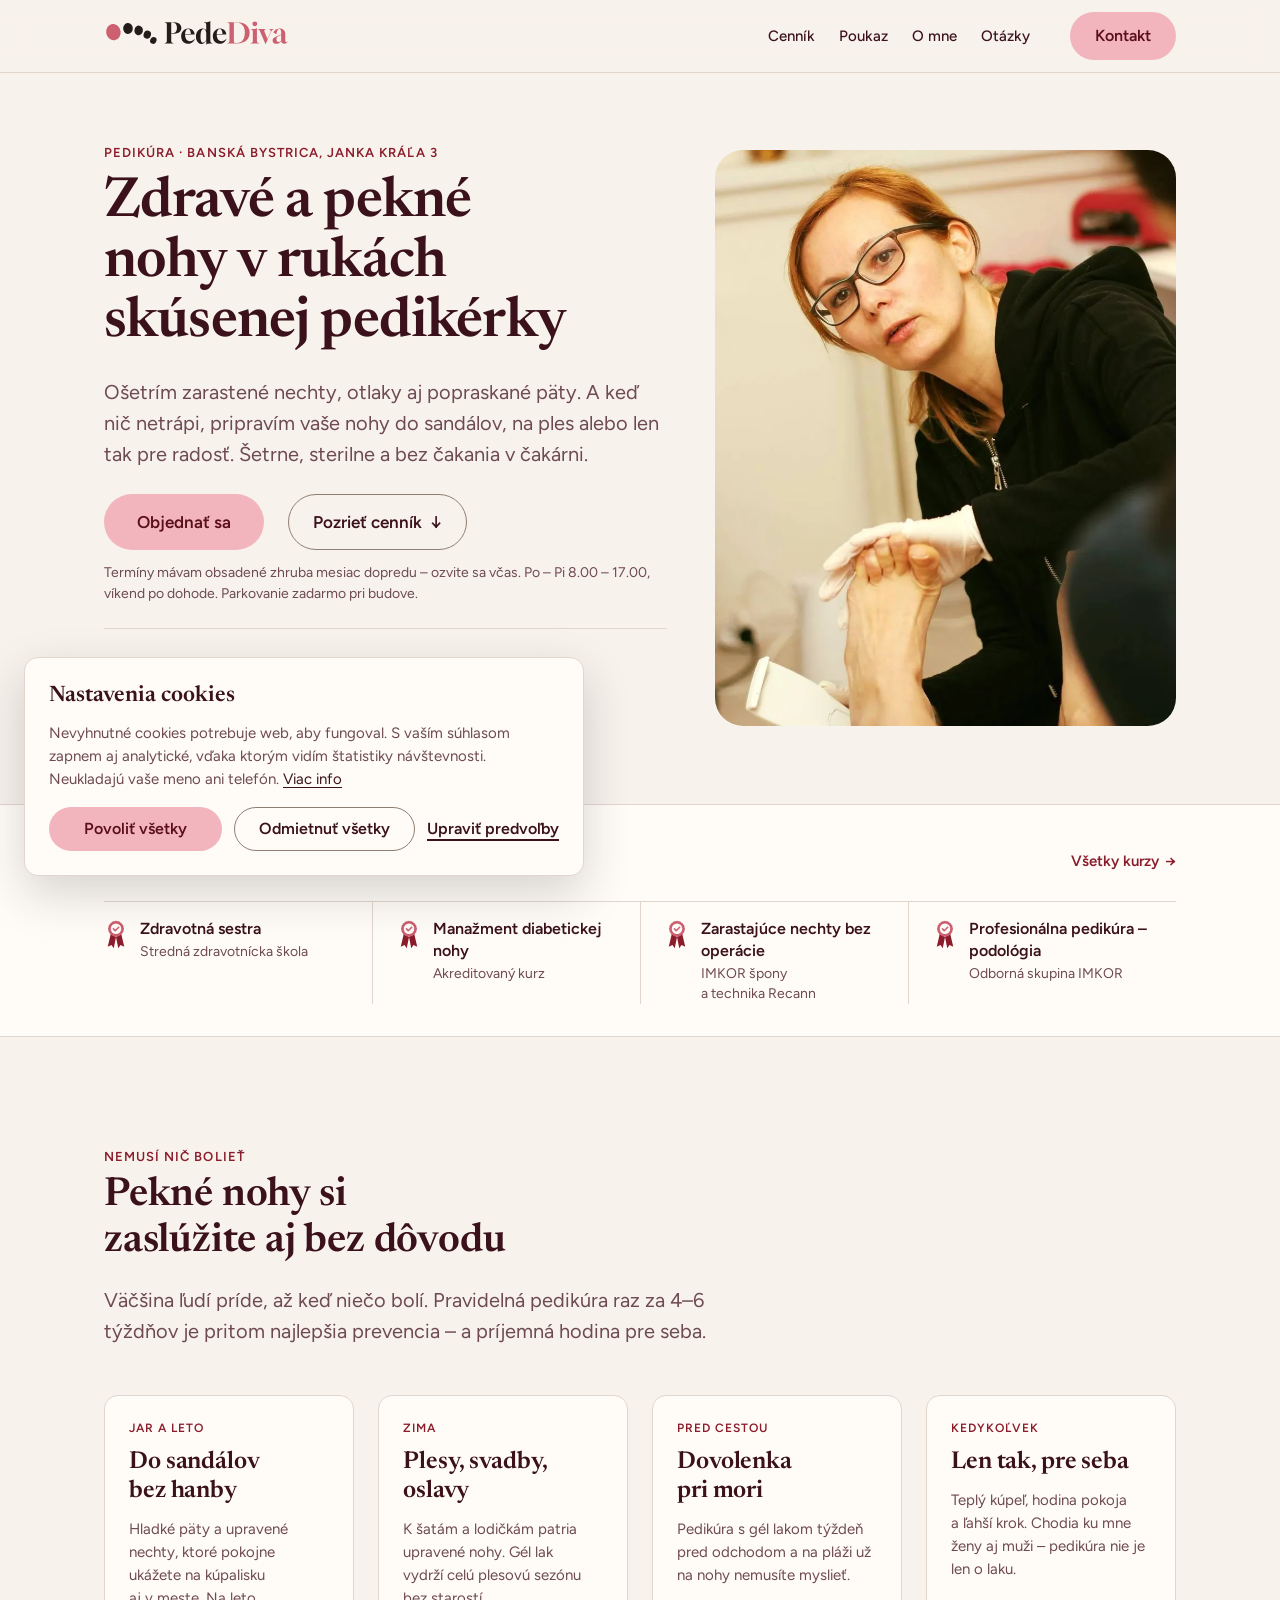
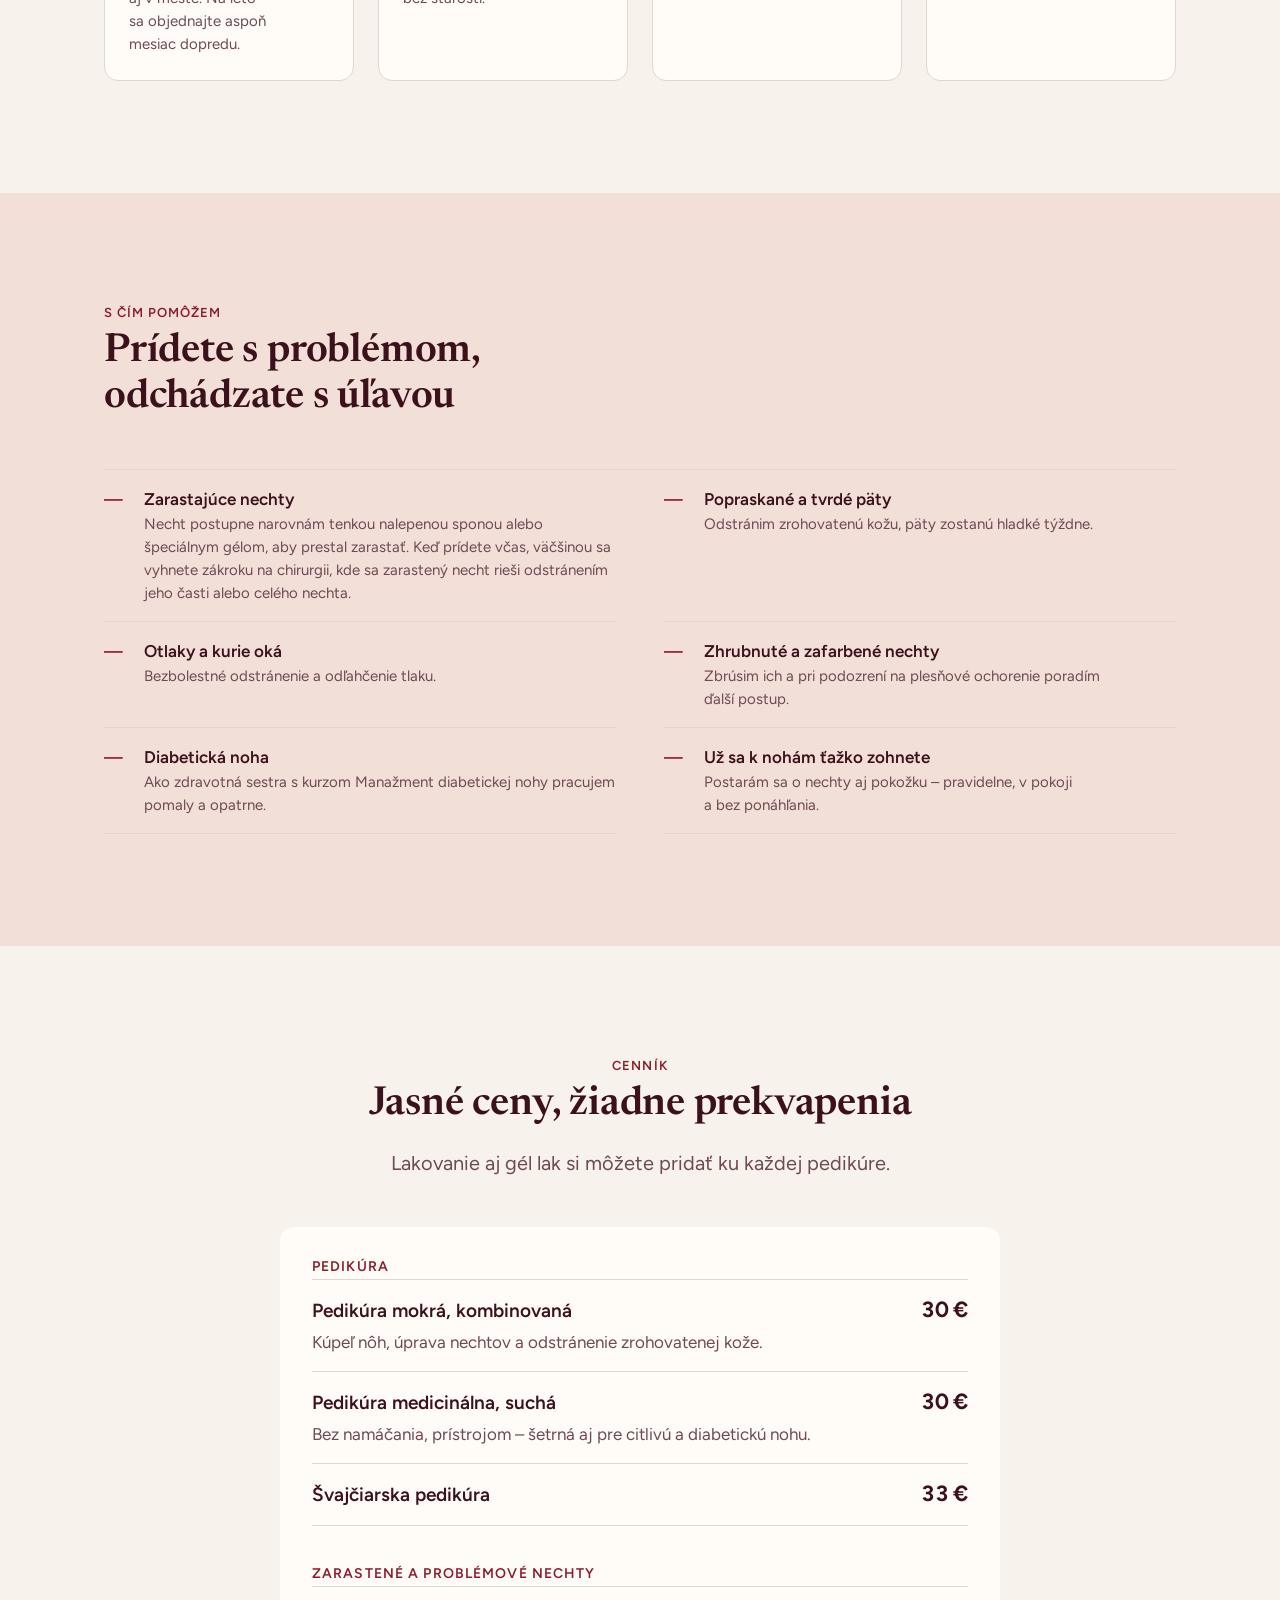
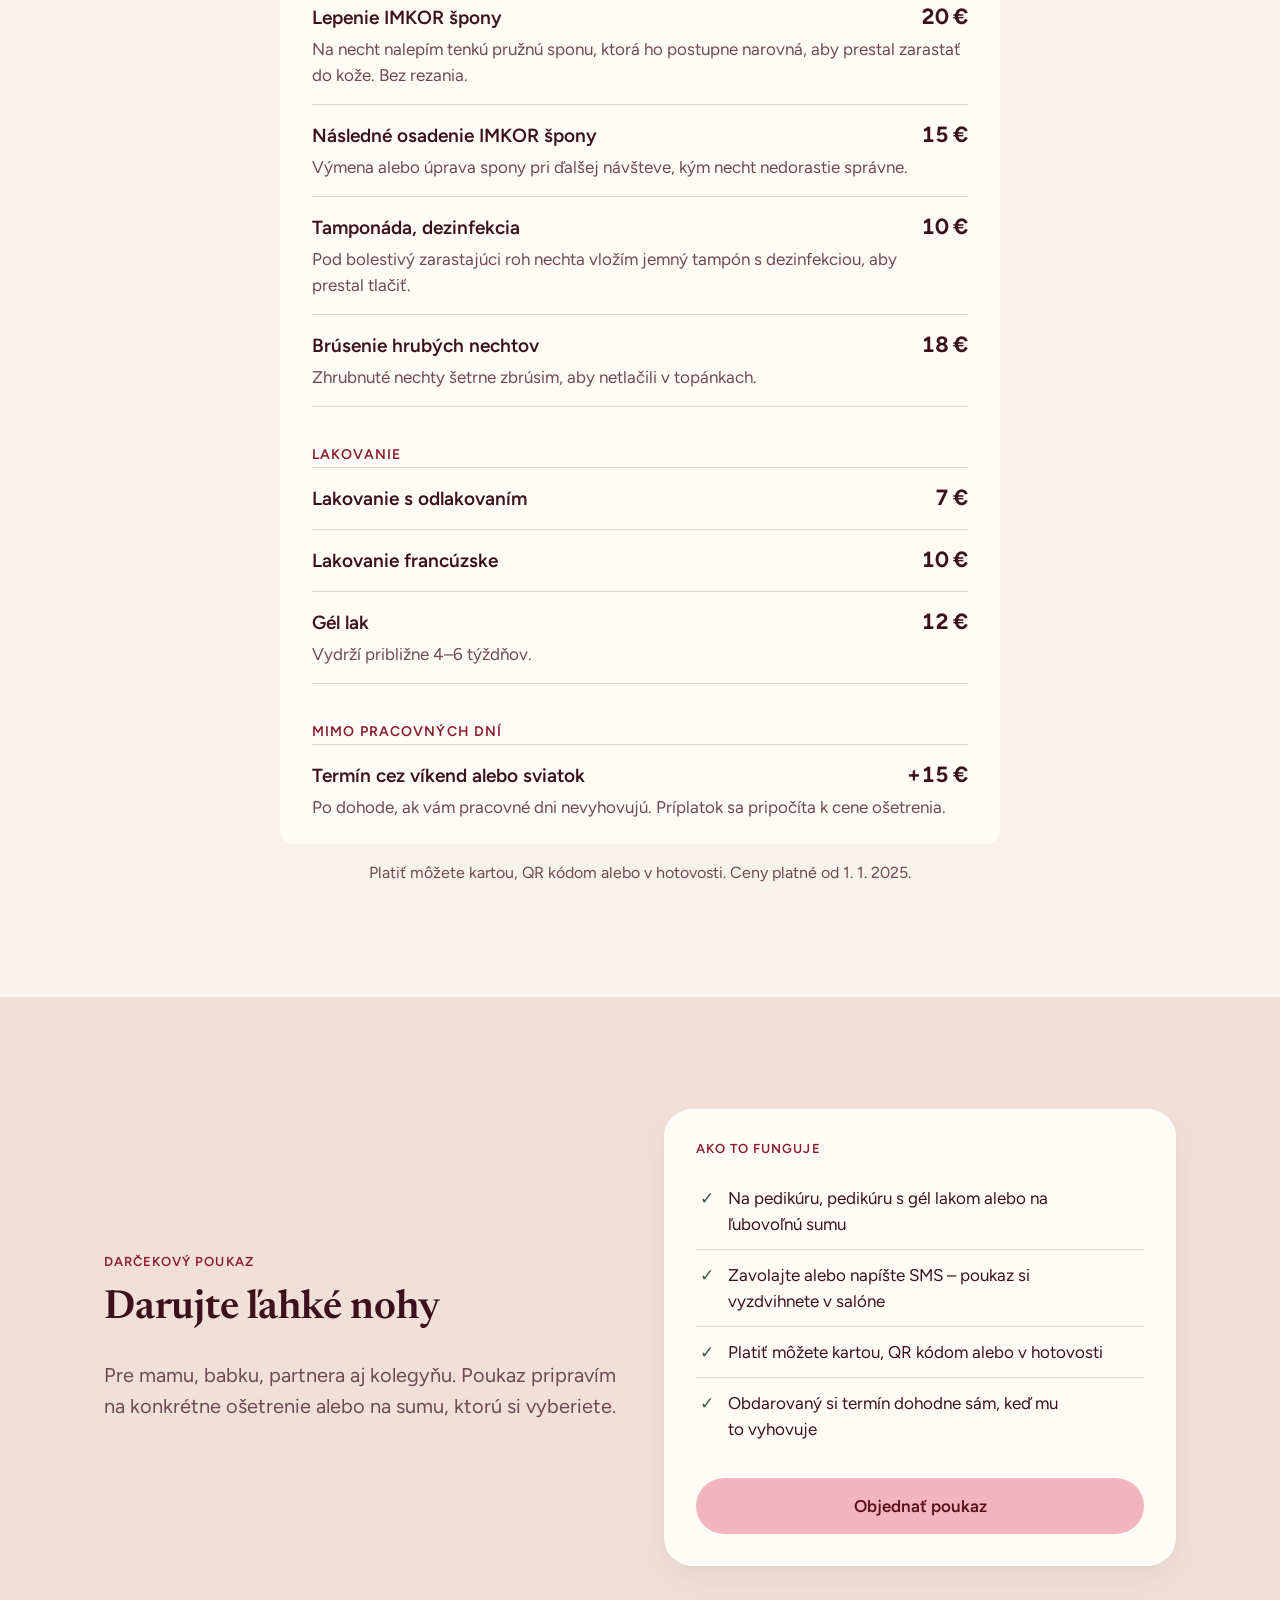
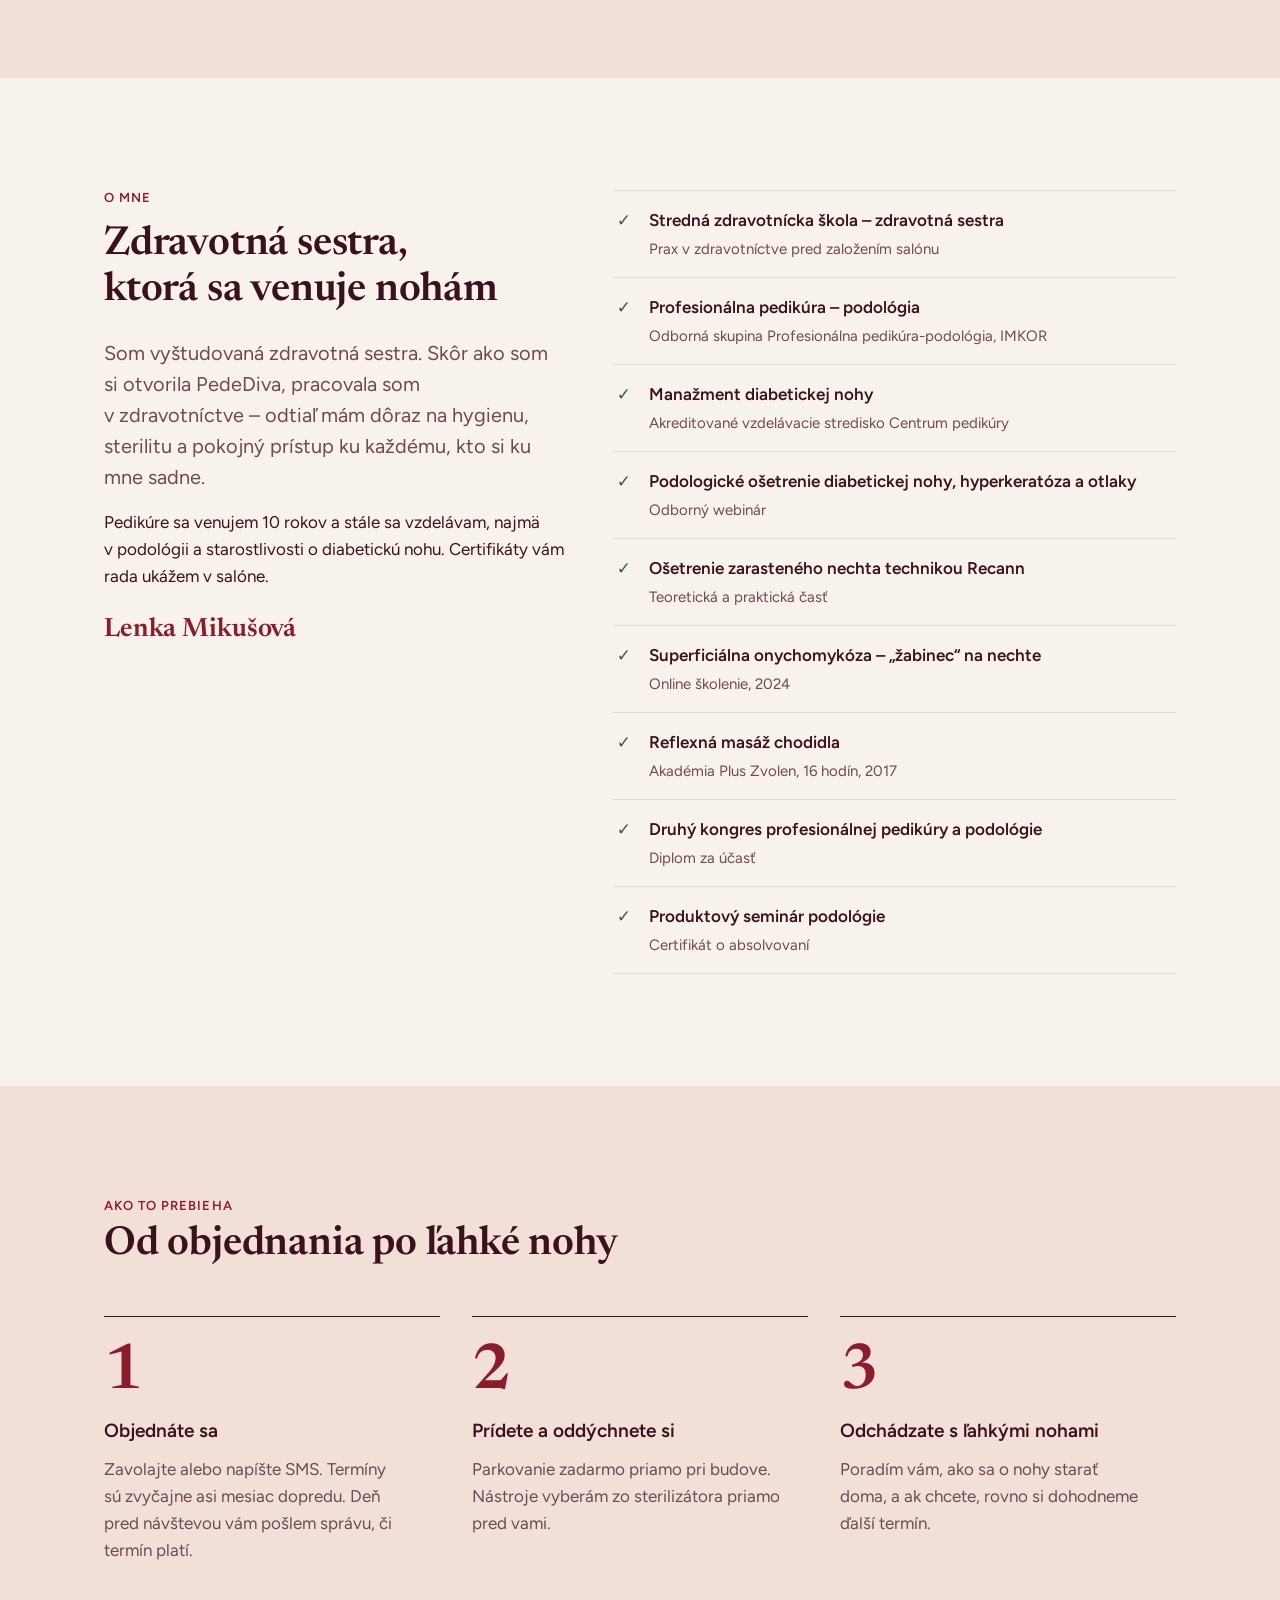
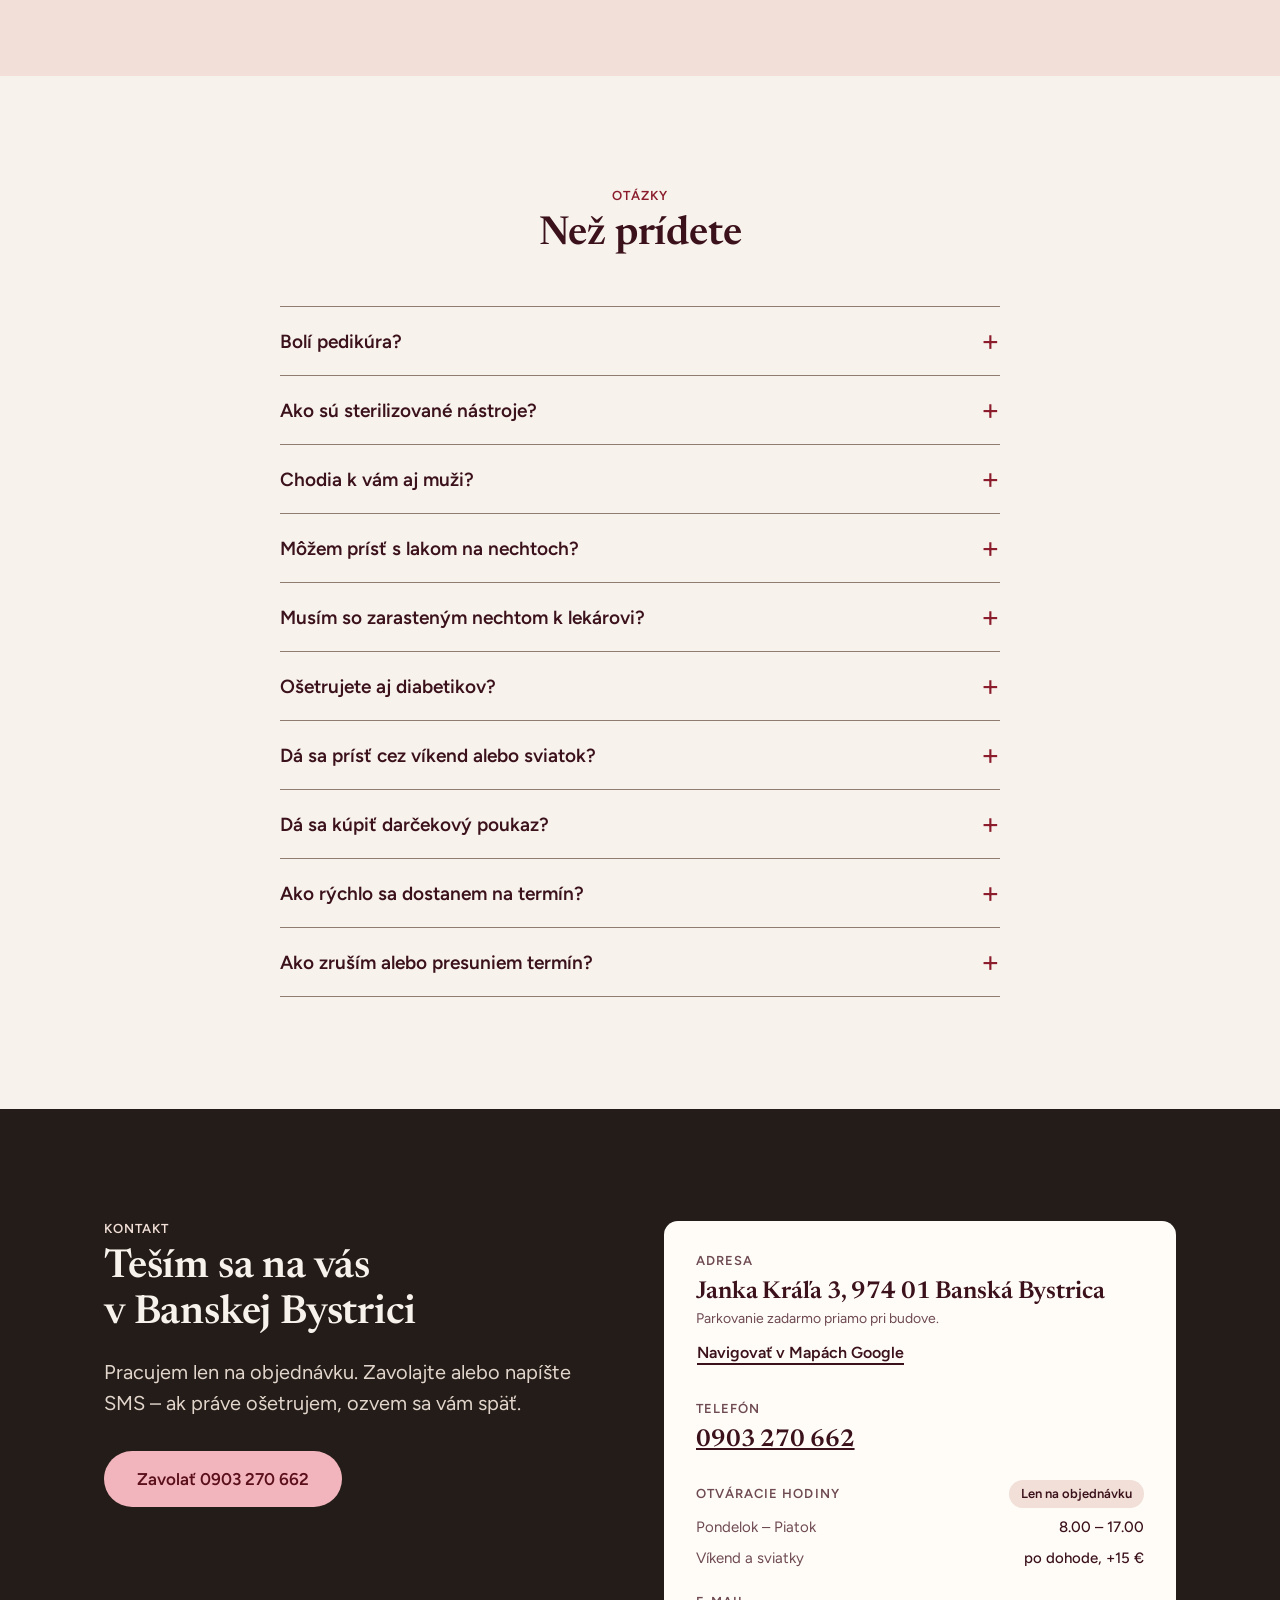
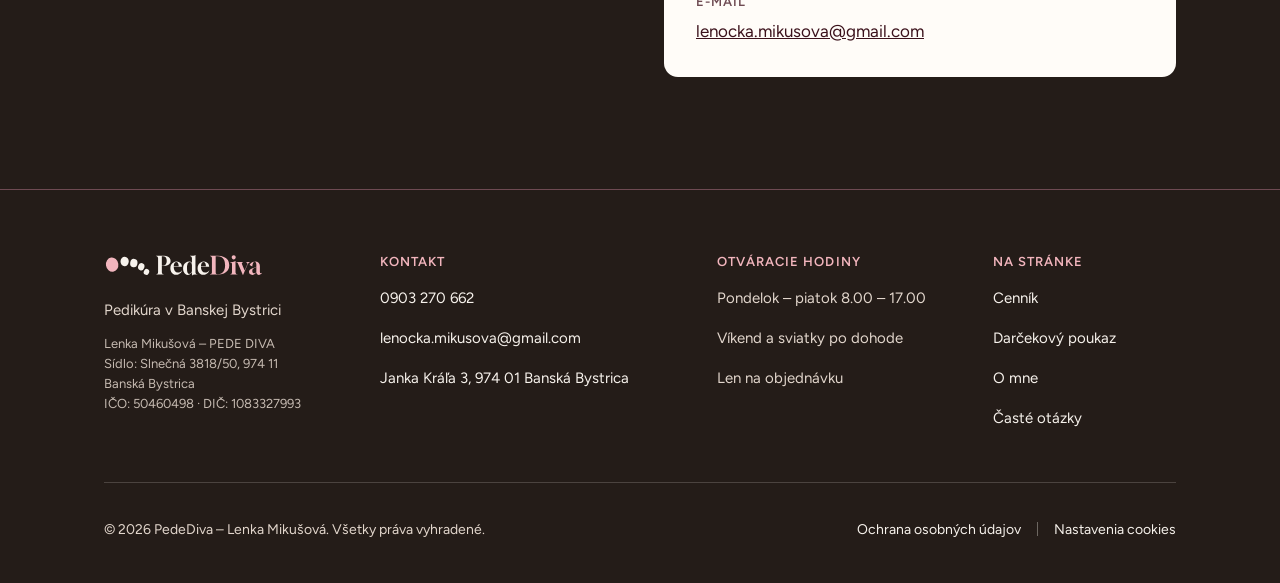
==== index.html @ 88895f03 "Add files via upload" ====
<!doctype html>
<html lang="sk">
<head>
<meta charset="utf-8">
<meta name="viewport" content="width=device-width, initial-scale=1, viewport-fit=cover">
<title>Pedikúra Banská Bystrica – PedeDiva | 10 rokov praxe, zdravotná sestra</title>
<meta name="description" content="Pedikúra v Banskej Bystrici od skúsenej pedikérky a zdravotnej sestry s 10 rokmi praxe. Zarastené nechty, otlaky, päty, diabetická noha, gél lak aj darčekové poukazy.">
<link rel="canonical" href="https://pedediva.sk/">
<meta property="og:type" content="website">
<meta property="og:locale" content="sk_SK">
<meta property="og:site_name" content="PedeDiva">
<meta property="og:title" content="PedeDiva – Medicinálna pedikúra">
<meta property="og:description" content="Medicinálna pedikúra v Banskej Bystrici. Zarastené nechty, otlaky, diabetická noha aj pekné nohy do sandálov. 10 rokov praxe, parkovanie zadarmo.">
<meta property="og:url" content="https://pedediva.sk/">
<meta property="og:image" content="https://pedediva.sk/img/og-pedediva-2.jpg">
<meta property="og:image:width" content="1200">
<meta property="og:image:height" content="630">
<meta property="og:image:alt" content="PedeDiva – medicinálna pedikúra v Banskej Bystrici">
<meta name="twitter:card" content="summary_large_image">
<script>document.documentElement.classList.add('js')</script>
<link rel="preload" href="fonts/figtree.woff2" as="font" type="font/woff2" crossorigin>
<link rel="preload" href="fonts/newsreader-600.woff2" as="font" type="font/woff2" crossorigin>
<link rel="preload" as="image" href="img/majitelka-pri-praci.webp" fetchpriority="high">
<link rel="icon" href="img/logo/pedediva-favicon.svg" type="image/svg+xml">
<link rel="icon" href="img/icons/icon-192.png" sizes="192x192" type="image/png">
<link rel="apple-touch-icon" href="img/icons/apple-touch-icon.png">
<link rel="manifest" href="site.webmanifest">
<meta name="theme-color" content="#f7f2ec">
<meta name="color-scheme" content="light only">
<meta name="apple-mobile-web-app-status-bar-style" content="default">
<meta name="apple-mobile-web-app-title" content="PedeDiva">
<link rel="stylesheet" href="css/tokens.css">
<link rel="stylesheet" href="css/style.css">
<script src="js/consent.js" defer></script>
<script type="application/ld+json">{"@context": "https://schema.org", "@type": "BeautySalon", "@id": "https://pedediva.sk/#salon", "name": "PedeDiva", "url": "https://pedediva.sk/", "image": "https://pedediva.sk/img/og-pedediva-2.jpg", "logo": "https://pedediva.sk/img/logo/pedediva-logo.svg", "description": "Pedikúra v Banskej Bystrici od skúsenej pedikérky a zdravotnej sestry s 10 rokmi praxe – zarastené nechty, otlaky, popraskané päty, diabetická noha, lakovanie a gél lak.", "telephone": "+421903270662", "email": "lenocka.mikusova@gmail.com", "priceRange": "7 € – 33 €", "currenciesAccepted": "EUR", "paymentAccepted": "Cash, Credit Card, QR", "address": {"@type": "PostalAddress", "streetAddress": "Janka Kráľa 3", "postalCode": "974 01", "addressLocality": "Banská Bystrica", "addressCountry": "SK"}, "geo": {"@type": "GeoCoordinates", "latitude": 48.7328, "longitude": 19.1391}, "hasMap": "https://www.google.com/maps/search/?api=1&query=PEDE+DIVA&query_place_id=ChIJW1UWasQ9FUcRttKpU3KRBxk", "areaServed": {"@type": "City", "name": "Banská Bystrica"}, "openingHoursSpecification": [{"@type": "OpeningHoursSpecification", "dayOfWeek": ["Monday", "Tuesday", "Wednesday", "Thursday", "Friday"], "opens": "08:00", "closes": "17:00"}], "founder": {"@type": "Person", "name": "Lenka Mikušová", "jobTitle": "Pedikérka, zdravotná sestra"}, "hasOfferCatalog": {"@type": "OfferCatalog", "name": "Cenník", "itemListElement": [{"@type": "Offer", "price": "30", "priceCurrency": "EUR", "itemOffered": {"@type": "Service", "name": "Pedikúra mokrá, kombinovaná"}}, {"@type": "Offer", "price": "30", "priceCurrency": "EUR", "itemOffered": {"@type": "Service", "name": "Pedikúra medicinálna, suchá"}}, {"@type": "Offer", "price": "33", "priceCurrency": "EUR", "itemOffered": {"@type": "Service", "name": "Švajčiarska pedikúra"}}, {"@type": "Offer", "price": "20", "priceCurrency": "EUR", "itemOffered": {"@type": "Service", "name": "Lepenie IMKOR špony"}}, {"@type": "Offer", "price": "15", "priceCurrency": "EUR", "itemOffered": {"@type": "Service", "name": "Následné osadenie IMKOR špony"}}, {"@type": "Offer", "price": "10", "priceCurrency": "EUR", "itemOffered": {"@type": "Service", "name": "Tamponáda, dezinfekcia"}}, {"@type": "Offer", "price": "18", "priceCurrency": "EUR", "itemOffered": {"@type": "Service", "name": "Brúsenie hrubých nechtov"}}, {"@type": "Offer", "price": "7", "priceCurrency": "EUR", "itemOffered": {"@type": "Service", "name": "Lakovanie s odlakovaním"}}, {"@type": "Offer", "price": "10", "priceCurrency": "EUR", "itemOffered": {"@type": "Service", "name": "Lakovanie francúzske"}}, {"@type": "Offer", "price": "12", "priceCurrency": "EUR", "itemOffered": {"@type": "Service", "name": "Gél lak"}}]}}</script>
<script type="application/ld+json">{"@context": "https://schema.org", "@type": "FAQPage", "mainEntity": [{"@type": "Question", "name": "Bolí pedikúra?", "acceptedAnswer": {"@type": "Answer", "text": "Nie. Pracujem šetrne a priebežne sa pýtam. Ak ošetrujem niečo citlivé, poviem vám to vopred."}}, {"@type": "Question", "name": "Ako sú sterilizované nástroje?", "acceptedAnswer": {"@type": "Answer", "text": "Ako zdravotná sestra na hygienu nedám dopustiť. Každý klient dostane nástroje sterilizované v tepelnom sterilizátore a vyberám ich priamo pred vami."}}, {"@type": "Question", "name": "Chodia k vám aj muži?", "acceptedAnswer": {"@type": "Answer", "text": "Samozrejme. Pedikúra je pre každého, kto chce mať zdravé a upravené nohy – s lakom aj bez neho."}}, {"@type": "Question", "name": "Môžem prísť s lakom na nechtoch?", "acceptedAnswer": {"@type": "Answer", "text": "Áno. Klasický lak odstránim pri lakovaní, odlakovanie je v cene. Ak máte gél lak z iného salónu, spomeňte to pri objednávaní, nech si vyhradím čas. Ak chcete, rovno vám nanesiem nový lak alebo gél lak."}}, {"@type": "Question", "name": "Musím so zarasteným nechtom k lekárovi?", "acceptedAnswer": {"@type": "Answer", "text": "Ak je prst silno zapálený, hnisá alebo máte horúčku, áno – vtedy patrí k lekárovi. Ak však necht len tlačí a bolí, príďte čím skôr ku mne. Šponou alebo tamponádou ho väčšinou vyriešim bez rezania a vyhnete sa tomu, aby vám ho na chirurgii čiastočne alebo celý odstránili."}}, {"@type": "Question", "name": "Ošetrujete aj diabetikov?", "acceptedAnswer": {"@type": "Answer", "text": "Áno. Som zdravotná sestra a absolvovala som kurz Manažment diabetickej nohy aj webinár o podologickom ošetrení diabetickej nohy. Prosím, spomeňte to pri objednávaní."}}, {"@type": "Question", "name": "Dá sa prísť cez víkend alebo sviatok?", "acceptedAnswer": {"@type": "Answer", "text": "Áno, po dohode. Za termín mimo pracovných dní je príplatok 15 € k cene ošetrenia."}}, {"@type": "Question", "name": "Dá sa kúpiť darčekový poukaz?", "acceptedAnswer": {"@type": "Answer", "text": "Áno. Poukaz pripravím na konkrétne ošetrenie alebo na sumu podľa vás. Stačí zavolať alebo napísať SMS a vyzdvihnúť si ho v salóne."}}, {"@type": "Question", "name": "Ako rýchlo sa dostanem na termín?", "acceptedAnswer": {"@type": "Answer", "text": "Väčšinou asi o mesiac – kalendár mám plný najmä vďaka odporúčaniam klientov. Ak by ste potrebovali prísť skôr, povedzte mi to pri objednávaní. Keď sa niekto odhlási, ozvem sa vám."}}, {"@type": "Question", "name": "Ako zruším alebo presuniem termín?", "acceptedAnswer": {"@type": "Answer", "text": "Zavolajte alebo napíšte SMS čo najskôr, aspoň 24 hodín vopred – váš termín tak môže dostať niekto, kto čaká. Bez poplatku."}}]}</script>
</head>
<body class="pd-has-bar">
<a class="pd-skip" href="#obsah">Preskočiť na obsah</a>
<header class="pd-header">
  <div class="pd-wrap pd-header__in">
    <a class="pd-logo" href="#hore" aria-label="PedeDiva – úvod"><img src="img/logo/pedediva-logo.svg" alt="PedeDiva" width="186" height="32"></a>
    <nav class="pd-nav" aria-label="Hlavná navigácia">
      <a href="#cennik">Cenník</a><a href="#poukaz">Poukaz</a><a href="#o-mne">O mne</a><a href="#otazky">Otázky</a>
    </nav>
    <a class="pd-btn pd-btn--primary pd-header__cta" href="#kontakt">Kontakt</a>
  </div>
</header>

<main id="obsah">
<section class="pd-hero" id="hore">
  <div class="pd-wrap pd-hero__grid">
    <div class="pd-hero__text">
      <p class="pd-eyebrow pd-in" style="--d:0">Pedikúra · Banská Bystrica, Janka Kráľa 3</p>
      <h1 class="pd-h1 pd-in" style="--d:1">Zdravé a pekné nohy v rukách skúsenej pedikérky</h1>
      <p class="pd-lead pd-in" style="--d:2">Ošetrím zarastené nechty, otlaky aj popraskané päty. A keď nič netrápi, pripravím vaše nohy do sandálov, na ples alebo len tak pre radosť. Šetrne, sterilne a bez čakania v čakárni.</p>
      <div class="pd-actions pd-in" style="--d:3">
        <a class="pd-btn pd-btn--primary pd-btn--lg" href="#kontakt">Objednať sa</a>
        <a class="pd-btn pd-btn--jump" href="#cennik">Pozrieť cenník<span class="pd-jump__arrow" aria-hidden="true">↓</span></a>
      </div>
      <p class="pd-small pd-cta-note pd-in" style="--d:3">Termíny mávam obsadené zhruba mesiac dopredu – ozvite sa včas. Po – Pi 8.00 – 17.00, víkend po dohode. Parkovanie zadarmo pri budove.</p>
      <ul class="pd-proof pd-in" style="--d:4">
        <li><strong>Zdravotná sestra</strong> s praxou v zdravotníctve</li>
        <li><strong>10 rokov</strong> v pedikúre</li>
        <li><strong>Tepelne sterilizované</strong> nástroje</li>
        <li><strong>1 000+ ošetrení</strong> ročne – bez reklamy, len na odporúčanie</li>
      </ul>
    </div>
    <figure class="pd-photo pd-photo--img pd-in pd-in--photo" style="--d:2"><img src="img/majitelka-pri-praci.webp" alt="Pedikérka Lenka Mikušová pri ošetrení chodidla v salóne PedeDiva v Banskej Bystrici" width="880" height="1100" fetchpriority="high"></figure>
  </div>
</section>

<section class="pd-creds" aria-labelledby="creds-h"><div class="pd-wrap" data-reveal>
  <div class="pd-creds__top"><h2 id="creds-h" class="pd-creds__label">Vzdelanie a kurzy</h2><a class="pd-creds__more" href="#o-mne">Všetky kurzy <span aria-hidden="true">→</span></a></div>
  <ul class="pd-creds__grid">
    <li class="pd-cred"><span class="pd-cred__ic" aria-hidden="true"></span><strong>Zdravotná sestra</strong><span>Stredná zdravotnícka škola</span></li>
    <li class="pd-cred"><span class="pd-cred__ic" aria-hidden="true"></span><strong>Manažment diabetickej nohy</strong><span>Akreditovaný kurz</span></li>
    <li class="pd-cred"><span class="pd-cred__ic" aria-hidden="true"></span><strong>Zarastajúce nechty bez operácie</strong><span>IMKOR špony a technika Recann</span></li>
    <li class="pd-cred"><span class="pd-cred__ic" aria-hidden="true"></span><strong>Profesionálna pedikúra – podológia</strong><span>Odborná skupina IMKOR</span></li>
  </ul>
</div></section>

<section class="pd-section" id="prilezitosti">
  <div class="pd-wrap">
    <div class="pd-head" data-reveal><p class="pd-eyebrow">Nemusí nič bolieť</p><h2 class="pd-h2">Pekné nohy si zaslúžite aj bez dôvodu</h2><p class="pd-lead">Väčšina ľudí príde, až keď niečo bolí. Pravidelná pedikúra raz za 4–6 týždňov je pritom najlepšia prevencia – a príjemná hodina pre seba.</p></div>
    <ul class="pd-occasions">
      <li class="pd-occasion" data-reveal style="--d:0"><p class="pd-occasion__when">Jar a leto</p><h3>Do sandálov bez hanby</h3><p>Hladké päty a upravené nechty, ktoré pokojne ukážete na kúpalisku aj v meste. Na leto sa objednajte aspoň mesiac dopredu.</p></li>
      <li class="pd-occasion" data-reveal style="--d:1"><p class="pd-occasion__when">Zima</p><h3>Plesy, svadby, oslavy</h3><p>K šatám a lodičkám patria upravené nohy. Gél lak vydrží celú plesovú sezónu bez starostí.</p></li>
      <li class="pd-occasion" data-reveal style="--d:2"><p class="pd-occasion__when">Pred cestou</p><h3>Dovolenka pri mori</h3><p>Pedikúra s gél lakom týždeň pred odchodom a na pláži už na nohy nemusíte myslieť.</p></li>
      <li class="pd-occasion" data-reveal style="--d:3"><p class="pd-occasion__when">Kedykoľvek</p><h3>Len tak, pre seba</h3><p>Teplý kúpeľ, hodina pokoja a ľahší krok. Chodia ku mne ženy aj muži – pedikúra nie je len o laku.</p></li>
    </ul>
  </div>
</section>

<section class="pd-section pd-section--blush" id="sluzby">
  <div class="pd-wrap">
    <div class="pd-head" data-reveal><p class="pd-eyebrow">S čím pomôžem</p><h2 class="pd-h2">Prídete s problémom, odchádzate s úľavou</h2></div>
    <ul class="pd-problems" data-reveal>
      <li><div><strong>Zarastajúce nechty</strong><span>Necht postupne narovnám tenkou nalepenou sponou alebo špeciálnym gélom, aby prestal zarastať. Keď prídete včas, väčšinou sa vyhnete zákroku na chirurgii, kde sa zarastený necht rieši odstránením jeho časti alebo celého nechta.</span></div></li>
      <li><div><strong>Popraskané a tvrdé päty</strong><span>Odstránim zrohovatenú kožu, päty zostanú hladké týždne.</span></div></li>
      <li><div><strong>Otlaky a kurie oká</strong><span>Bezbolestné odstránenie a odľahčenie tlaku.</span></div></li>
      <li><div><strong>Zhrubnuté a zafarbené nechty</strong><span>Zbrúsim ich a pri podozrení na plesňové ochorenie poradím ďalší postup.</span></div></li>
      <li><div><strong>Diabetická noha</strong><span>Ako zdravotná sestra s kurzom Manažment diabetickej nohy pracujem pomaly a opatrne.</span></div></li>
      <li><div><strong>Už sa k nohám ťažko zohnete</strong><span>Postarám sa o nechty aj pokožku – pravidelne, v pokoji a bez ponáhľania.</span></div></li>
    </ul>
  </div>
</section>

<section class="pd-section pd-center" id="cennik"><div class="pd-wrap">
  <div class="pd-head" data-reveal><p class="pd-eyebrow">Cenník</p><h2 class="pd-h2">Jasné ceny, žiadne prekvapenia</h2><p class="pd-lead">Lakovanie aj gél lak si môžete pridať ku každej pedikúre.</p></div>
  <ul class="pd-prices" data-reveal>
    <li class="pd-prices__group"><h3>Pedikúra</h3></li>
    <li class="pd-price"><span class="pd-price__name">Pedikúra mokrá, kombinovaná</span><span class="pd-price__amount">30 €</span><span class="pd-price__desc">Kúpeľ nôh, úprava nechtov a odstránenie zrohovatenej kože.</span></li>
    <li class="pd-price"><span class="pd-price__name">Pedikúra medicinálna, suchá</span><span class="pd-price__amount">30 €</span><span class="pd-price__desc">Bez namáčania, prístrojom – šetrná aj pre citlivú a diabetickú nohu.</span></li>
    <li class="pd-price"><span class="pd-price__name">Švajčiarska pedikúra</span><span class="pd-price__amount">33 €</span></li>
    <li class="pd-prices__group"><h3>Zarastené a problémové nechty</h3></li>
    <li class="pd-price"><span class="pd-price__name">Lepenie IMKOR špony</span><span class="pd-price__amount">20 €</span><span class="pd-price__desc">Na necht nalepím tenkú pružnú sponu, ktorá ho postupne narovná, aby prestal zarastať do kože. Bez rezania.</span></li>
    <li class="pd-price"><span class="pd-price__name">Následné osadenie IMKOR špony</span><span class="pd-price__amount">15 €</span><span class="pd-price__desc">Výmena alebo úprava spony pri ďalšej návšteve, kým necht nedorastie správne.</span></li>
    <li class="pd-price"><span class="pd-price__name">Tamponáda, dezinfekcia</span><span class="pd-price__amount">10 €</span><span class="pd-price__desc">Pod bolestivý zarastajúci roh nechta vložím jemný tampón s dezinfekciou, aby prestal tlačiť.</span></li>
    <li class="pd-price"><span class="pd-price__name">Brúsenie hrubých nechtov</span><span class="pd-price__amount">18 €</span><span class="pd-price__desc">Zhrubnuté nechty šetrne zbrúsim, aby netlačili v topánkach.</span></li>
    <li class="pd-prices__group"><h3>Lakovanie</h3></li>
    <li class="pd-price"><span class="pd-price__name">Lakovanie s odlakovaním</span><span class="pd-price__amount">7 €</span></li>
    <li class="pd-price"><span class="pd-price__name">Lakovanie francúzske</span><span class="pd-price__amount">10 €</span></li>
    <li class="pd-price"><span class="pd-price__name">Gél lak</span><span class="pd-price__amount">12 €</span><span class="pd-price__desc">Vydrží približne 4–6 týždňov.</span></li>
    <li class="pd-prices__group"><h3>Mimo pracovných dní</h3></li>
    <li class="pd-price"><span class="pd-price__name">Termín cez víkend alebo sviatok</span><span class="pd-price__amount">+15 €</span><span class="pd-price__desc">Po dohode, ak vám pracovné dni nevyhovujú. Príplatok sa pripočíta k cene ošetrenia.</span></li>
  </ul>
  <p class="pd-prices-foot pd-small">Platiť môžete kartou, QR kódom alebo v hotovosti. Ceny platné od 1. 1. 2025.</p>
</div></section>

<section class="pd-section pd-section--blush" id="poukaz"><div class="pd-wrap pd-gift">
  <div class="pd-head pd-gift__text" data-reveal>
    <p class="pd-eyebrow">Darčekový poukaz</p>
    <h2 class="pd-h2">Darujte ľahké nohy</h2>
    <p class="pd-lead">Pre mamu, babku, partnera aj kolegyňu. Poukaz pripravím na konkrétne ošetrenie alebo na sumu, ktorú si vyberiete.</p>
  </div>
  <div class="pd-gift__card" data-reveal style="--d:1">
    <p class="pd-gift__card-h">Ako to funguje</p>
    <ul class="pd-gift__list">
      <li>Na pedikúru, pedikúru s gél lakom alebo na ľubovoľnú sumu</li>
      <li>Zavolajte alebo napíšte SMS – poukaz si vyzdvihnete v salóne</li>
      <li>Platiť môžete kartou, QR kódom alebo v hotovosti</li>
      <li>Obdarovaný si termín dohodne sám, keď mu to vyhovuje</li>
    </ul>
    <a class="pd-btn pd-btn--primary pd-btn--lg pd-btn--block" href="#kontakt">Objednať poukaz</a>
  </div>
</div></section>
<section class="pd-section" id="o-mne"><div class="pd-wrap pd-about">
  <div class="pd-head pd-about__text" data-reveal>
    <p class="pd-eyebrow">O mne</p>
    <h2 class="pd-h2">Zdravotná sestra, ktorá sa venuje nohám</h2>
    <p class="pd-lead">Som vyštudovaná zdravotná sestra. Skôr ako som si otvorila PedeDiva, pracovala som v zdravotníctve – odtiaľ mám dôraz na hygienu, sterilitu a pokojný prístup ku každému, kto si ku mne sadne.</p>
    <p>Pedikúre sa venujem 10 rokov a stále sa vzdelávam, najmä v podológii a starostlivosti o diabetickú nohu. Certifikáty vám rada ukážem v salóne.</p>
    <p class="pd-about__sign">Lenka Mikušová</p>
  </div>
  <ul class="pd-certs" data-reveal>
    <li><strong>Stredná zdravotnícka škola – zdravotná sestra</strong><span>Prax v zdravotníctve pred založením salónu</span></li>
    <li><strong>Profesionálna pedikúra – podológia</strong><span>Odborná skupina Profesionálna pedikúra-podológia, IMKOR</span></li>
    <li><strong>Manažment diabetickej nohy</strong><span>Akreditované vzdelávacie stredisko Centrum pedikúry</span></li>
    <li><strong>Podologické ošetrenie diabetickej nohy, hyperkeratóza a otlaky</strong><span>Odborný webinár</span></li>
    <li><strong>Ošetrenie zarasteného nechta technikou Recann</strong><span>Teoretická a praktická časť</span></li>
    <li><strong>Superficiálna onychomykóza – „žabinec“ na nechte</strong><span>Online školenie, 2024</span></li>
    <li><strong>Reflexná masáž chodidla</strong><span>Akadémia Plus Zvolen, 16 hodín, 2017</span></li>
    <li><strong>Druhý kongres profesionálnej pedikúry a podológie</strong><span>Diplom za účasť</span></li>
    <li><strong>Produktový seminár podológie</strong><span>Certifikát o absolvovaní</span></li>
  </ul>
</div></section>

<section class="pd-section pd-section--blush" id="priebeh"><div class="pd-wrap">
  <div class="pd-head" data-reveal><p class="pd-eyebrow">Ako to prebieha</p><h2 class="pd-h2">Od objednania po ľahké nohy</h2></div>
  <ol class="pd-steps">
    <li class="pd-step" data-reveal style="--d:0"><h3>Objednáte sa</h3><p>Zavolajte alebo napíšte SMS. Termíny sú zvyčajne asi mesiac dopredu. Deň pred návštevou vám pošlem správu, či termín platí.</p></li>
    <li class="pd-step" data-reveal style="--d:1"><h3>Prídete a oddýchnete si</h3><p>Parkovanie zadarmo priamo pri budove. Nástroje vyberám zo sterilizátora priamo pred vami.</p></li>
    <li class="pd-step" data-reveal style="--d:2"><h3>Odchádzate s ľahkými nohami</h3><p>Poradím vám, ako sa o nohy starať doma, a ak chcete, rovno si dohodneme ďalší termín.</p></li>
  </ol>
</div></section>

<section class="pd-section pd-center" id="otazky"><div class="pd-wrap">
  <div class="pd-head" data-reveal><p class="pd-eyebrow">Otázky</p><h2 class="pd-h2">Než prídete</h2></div>
  <div class="pd-faq" data-reveal>
    <details><summary>Bolí pedikúra?</summary><p>Nie. Pracujem šetrne a priebežne sa pýtam. Ak ošetrujem niečo citlivé, poviem vám to vopred.</p></details>
    <details><summary>Ako sú sterilizované nástroje?</summary><p>Ako zdravotná sestra na hygienu nedám dopustiť. Každý klient dostane nástroje sterilizované v tepelnom sterilizátore a vyberám ich priamo pred vami.</p></details>
    <details><summary>Chodia k vám aj muži?</summary><p>Samozrejme. Pedikúra je pre každého, kto chce mať zdravé a upravené nohy – s lakom aj bez neho.</p></details>
    <details><summary>Môžem prísť s lakom na nechtoch?</summary><p>Áno. Klasický lak odstránim pri lakovaní, odlakovanie je v cene. Ak máte gél lak z iného salónu, spomeňte to pri objednávaní, nech si vyhradím čas. Ak chcete, rovno vám nanesiem nový lak alebo gél lak.</p></details>
    <details><summary>Musím so zarasteným nechtom k lekárovi?</summary><p>Ak je prst silno zapálený, hnisá alebo máte horúčku, áno – vtedy patrí k lekárovi. Ak však necht len tlačí a bolí, príďte čím skôr ku mne. Šponou alebo tamponádou ho väčšinou vyriešim bez rezania a vyhnete sa tomu, aby vám ho na chirurgii čiastočne alebo celý odstránili.</p></details>
    <details><summary>Ošetrujete aj diabetikov?</summary><p>Áno. Som zdravotná sestra a absolvovala som kurz Manažment diabetickej nohy aj webinár o podologickom ošetrení diabetickej nohy. Prosím, spomeňte to pri objednávaní.</p></details>
    <details><summary>Dá sa prísť cez víkend alebo sviatok?</summary><p>Áno, po dohode. Za termín mimo pracovných dní je príplatok 15 € k cene ošetrenia.</p></details>
    <details><summary>Dá sa kúpiť darčekový poukaz?</summary><p>Áno. Poukaz pripravím na konkrétne ošetrenie alebo na sumu podľa vás. Stačí zavolať alebo napísať SMS a vyzdvihnúť si ho v salóne.</p></details>
    <details><summary>Ako rýchlo sa dostanem na termín?</summary><p>Väčšinou asi o mesiac – kalendár mám plný najmä vďaka odporúčaniam klientov. Ak by ste potrebovali prísť skôr, povedzte mi to pri objednávaní. Keď sa niekto odhlási, ozvem sa vám.</p></details>
    <details><summary>Ako zruším alebo presuniem termín?</summary><p>Zavolajte alebo napíšte SMS čo najskôr, aspoň 24 hodín vopred – váš termín tak môže dostať niekto, kto čaká. Bez poplatku.</p></details>
  </div>
</div></section>

<section id="kontakt" class="pd-section pd-section--ink"><div class="pd-wrap pd-contact">
  <div class="pd-head" style="margin:0" data-reveal><p class="pd-eyebrow">Kontakt</p><h2 class="pd-h2">Teším sa na vás v Banskej Bystrici</h2><p class="pd-lead">Pracujem len na objednávku. Zavolajte alebo napíšte SMS – ak práve ošetrujem, ozvem sa vám späť.</p>
    <div class="pd-actions" style="margin-top:24px"><a class="pd-btn pd-btn--primary pd-btn--lg" href="tel:+421903270662">Zavolať 0903 270 662</a><a class="pd-btn pd-btn--secondary pd-btn--lg pd-touch-only pd-on-ink" href="sms:+421903270662?&amp;body=Dobr%C3%BD%20de%C5%88%2C%20chcel%28a%29%20by%20som%20sa%20objedna%C5%A5%20na%20pedik%C3%BAru.%20Hod%C3%AD%20sa%20mi%3A%20">Napísať SMS</a></div></div>
  <div class="pd-contact__card" data-reveal style="--d:1">
    <div><p class="pd-contact__label">Adresa</p><p class="pd-contact__big">Janka Kráľa 3, 974 01 Banská Bystrica</p><p class="pd-small">Parkovanie zadarmo priamo pri budove.</p><a class="pd-btn pd-btn--text" href="https://www.google.com/maps/search/?api=1&amp;query=PEDE+DIVA+pedik%C3%BAra%2C+Janka+Kr%C3%A1%C4%BEa+3%2C+Bansk%C3%A1+Bystrica&amp;query_place_id=ChIJW1UWasQ9FUcRttKpU3KRBxk" target="_blank" rel="noopener">Navigovať v Mapách Google</a></div>
    <div><p class="pd-contact__label">Telefón</p><p class="pd-contact__big"><a href="tel:+421903270662">0903 270 662</a></p></div>
    <div><div class="pd-contact__row"><p class="pd-contact__label">Otváracie hodiny</p><span class="pd-pill">Len na objednávku</span></div>
      <dl><dt>Pondelok – Piatok</dt><dd>8.00 – 17.00</dd><dt>Víkend a sviatky</dt><dd>po dohode, +15 €</dd></dl></div>
    <div><p class="pd-contact__label">E-mail</p><p><a href="mailto:lenocka.mikusova@gmail.com" style="color:inherit">lenocka.mikusova@gmail.com</a></p></div>
  </div>
</div></section>
</main>

<footer class="pd-footer">
  <div class="pd-wrap">
    <div class="pd-footer__grid">
      <div class="pd-footer__brand">
        <img src="/img/logo/pedediva-inverse-logo.svg" alt="PedeDiva" width="144" height="25">
        <p>Pedikúra v Banskej Bystrici</p>
        <p class="pd-footer__company">Lenka Mikušová – PEDE DIVA<br>Sídlo: Slnečná 3818/50, 974 11 Banská Bystrica<br>IČO: 50460498 · DIČ: 1083327993</p>
      </div>
      <div class="pd-footer__col">
        <h2 class="pd-footer__h">Kontakt</h2>
        <ul>
          <li><a href="tel:+421903270662">0903 270 662</a></li>
          <li><a href="mailto:lenocka.mikusova@gmail.com">lenocka.mikusova@gmail.com</a></li>
          <li><a href="https://www.google.com/maps/search/?api=1&amp;query=PEDE+DIVA+pedik%C3%BAra%2C+Janka+Kr%C3%A1%C4%BEa+3%2C+Bansk%C3%A1+Bystrica&amp;query_place_id=ChIJW1UWasQ9FUcRttKpU3KRBxk" target="_blank" rel="noopener">Janka Kráľa 3, 974 01 Banská Bystrica</a></li>
        </ul>
      </div>
      <div class="pd-footer__col">
        <h2 class="pd-footer__h">Otváracie hodiny</h2>
        <ul>
          <li>Pondelok – piatok 8.00 – 17.00</li>
          <li>Víkend a sviatky po dohode</li>
          <li>Len na objednávku</li>
        </ul>
      </div>
      <nav class="pd-footer__col" aria-label="Rýchle odkazy">
        <h2 class="pd-footer__h">Na stránke</h2>
        <ul>
          <li><a href="/#cennik">Cenník</a></li>
          <li><a href="/#poukaz">Darčekový poukaz</a></li>
          <li><a href="/#o-mne">O mne</a></li>
          <li><a href="/#otazky">Časté otázky</a></li>
        </ul>
      </nav>
    </div>
    <div class="pd-footer__bottom">
      <p class="pd-footer__copy">© 2026 PedeDiva – Lenka Mikušová. Všetky práva vyhradené.</p>
      <ul class="pd-footer__legal" aria-label="Právne informácie">
        <li><a href="/ochrana-osobnych-udajov.html">Ochrana osobných údajov</a></li>
        <li><a href="#" data-cookie-settings>Nastavenia cookies</a></li>
      </ul>
    </div>
  </div>
</footer>

<div class="pd-bar" role="region" aria-label="Rýchly kontakt">
  <a class="pd-bar__call" href="tel:+421903270662" aria-label="Zavolať 0903 270 662">
    <svg width="20" height="20" viewBox="0 0 24 24" fill="none" stroke="currentColor" stroke-width="1.75" stroke-linecap="round" stroke-linejoin="round" aria-hidden="true"><path d="M22 16.9v3a2 2 0 0 1-2.2 2 19.8 19.8 0 0 1-8.6-3.1 19.5 19.5 0 0 1-6-6A19.8 19.8 0 0 1 2.1 4.2 2 2 0 0 1 4.1 2h3a2 2 0 0 1 2 1.7c.1.9.4 1.8.7 2.7a2 2 0 0 1-.5 2.1L8 9.8a16 16 0 0 0 6 6l1.3-1.3a2 2 0 0 1 2.1-.4c.9.3 1.8.6 2.7.7a2 2 0 0 1 1.7 2z"/></svg>
  </a>
  <p class="pd-bar__info"><strong>Len na objednávku</strong>Termíny asi mesiac dopredu</p>
  <a class="pd-btn pd-btn--primary" href="#kontakt">Objednať sa</a>
</div>

<script>
(function () {
  /* Jemné objavovanie sekcií pri posúvaní */
  var els = document.querySelectorAll('[data-reveal]');
  if ('IntersectionObserver' in window) {
    var io = new IntersectionObserver(function (entries) {
      entries.forEach(function (e) { if (e.isIntersecting) { e.target.classList.add('is-in'); io.unobserve(e.target); } });
    }, { rootMargin: '0px 0px -8% 0px', threshold: 0.08 });
    els.forEach(function (el) { io.observe(el); });
  } else { els.forEach(function (el) { el.classList.add('is-in'); }); }

  /* Hlavička dostane jemný tieň po odscrollovaní */
  var header = document.querySelector('.pd-header');
  /* Na mobile sa hlavička pri posúvaní nadol schová a pri posúvaní nahor sa vráti */
  var mobile = window.matchMedia('(max-width: 860px)'), lastY = window.scrollY, ticking = false;
  var update = function () {
    var y = Math.max(0, window.scrollY), dy = y - lastY;
    header.classList.toggle('is-scrolled', y > 8);
    if (!mobile.matches || y < 80 || header.contains(document.activeElement)) header.classList.remove('is-hidden');
    else if (dy > 6) header.classList.add('is-hidden');
    else if (dy < -6) header.classList.remove('is-hidden');
    if (Math.abs(dy) > 6 || y < 80) lastY = y;
    ticking = false;
  };
  window.addEventListener('scroll', function () { if (!ticking) { ticking = true; requestAnimationFrame(update); } }, { passive: true });
  header.addEventListener('focusin', function () { header.classList.remove('is-hidden'); });
  update();

  /* Mobilná lišta sa ukáže až keď hlavné tlačidlo v hero zmizne z obrazovky */
  var bar = document.querySelector('.pd-bar'), cta = document.querySelector('.pd-hero .pd-btn--primary');
  if (bar && cta && 'IntersectionObserver' in window) {
    bar.classList.add('pd-bar--hidden');
    new IntersectionObserver(function (e) { var hide = e[0].isIntersecting; bar.classList.toggle('pd-bar--hidden', hide); bar.inert = hide; bar.setAttribute('aria-hidden', hide ? 'true' : 'false'); }).observe(cta);
  }
})();
</script>
</body>
</html>
---- css/tokens.css ----
/* Písma – uložené priamo na webe (žiadne volanie na Google Fonts) */
@font-face { font-family: "Figtree"; src: url("../fonts/figtree.woff2") format("woff2"); font-weight: 300 900; font-style: normal; font-display: swap; }
@font-face { font-family: "Newsreader"; src: url("../fonts/newsreader-600.woff2") format("woff2"); font-weight: 400 700; font-style: normal; font-display: swap; }

/* PedeDiva — tokeny (zdroj: docs/tokens.json z dizajn systému) */
:root {
  /* farby */
  --paper: #f7f2ec;
  --paper-raised: #fffcf8;
  --blush: #f1dfd8;
  --ink: #241c18;
  --ink-muted: #6e4a52;
  --ink-text: #3b111b;  /* text – veľmi tmavá vínová */
  --line: #e2d6cc;
  --line-strong: #8f7d72;
  --lak: #f2b5bd;
  --lak-deep: #e89aa5;
  --on-lak: #5a0f1a;
  --lak-text: #8b1c2b;
  --lak-logo: #cc5f70;
  --moss: #3e5a42;
  --moss-tint: #e1e8dc;
  --focus: var(--ink);
  /* spacing */
  --space-1: 4px;
  --space-2: 8px;
  --space-3: 12px;
  --space-4: 16px;
  --space-6: 24px;
  --space-8: 32px;
  --space-12: 48px;
  --space-18: 72px;
  --space-28: 112px;
  /* radius */
  --radius-sm: 6px;
  --radius-md: 14px;
  --radius-lg: 28px;
  --radius-pill: 999px;
  /* shadow */
  --shadow-bar: 0 -6px 20px rgba(36, 28, 24, 0.10);
  /* layout */
  --container: 1120px;
  --measure: 640px;
  --header-h: 72px;
  --tap: 48px;
  /* písma */
  --font-serif: "Newsreader", Georgia, "Times New Roman", serif;
  --font-sans: "Figtree", "Segoe UI", system-ui, sans-serif;
}
---- css/style.css ----
/* PedeDiva — komponenty. Hodnoty len cez tokeny z tokens.json. */
*, *::before, *::after { box-sizing: border-box; }
body { margin: 0; background: var(--paper); color: var(--ink-text); font-family: var(--font-sans); font-size: 17px; line-height: 27px; -webkit-font-smoothing: antialiased; }
img { max-width: 100%; display: block; }
:focus-visible { outline: 2px solid var(--focus); outline-offset: 3px; }
h1, h2, h3, p, ul, ol, dl, dd, figure, blockquote { margin: 0; }
ul, ol { padding: 0; list-style: none; }

.pd-wrap { max-width: var(--container); margin: 0 auto; padding: 0 var(--space-6); }
.pd-section { padding: var(--space-28) 0; }
.pd-section--blush { background: var(--blush); }
.pd-section--ink { background: var(--ink); color: var(--paper); }
.pd-measure { max-width: var(--measure); }
.pd-eyebrow { font: 600 13px/16px var(--font-sans); letter-spacing: .08em; text-transform: uppercase; color: var(--lak-text); }
.pd-h1 { font-family: var(--font-serif); font-weight: 400; font-size: 56px; line-height: 60px; letter-spacing: 0; }
.pd-h2 { font-family: var(--font-serif); font-weight: 400; font-size: 40px; line-height: 46px; letter-spacing: .005em; }
.pd-h3 { font-family: var(--font-serif); font-weight: 400; font-size: 28px; line-height: 34px; }
.pd-lead { font-size: 20px; line-height: 31px; color: var(--ink-muted); }
.pd-small { font-size: 14px; line-height: 21px; color: var(--ink-muted); }
.pd-head { display: grid; gap: var(--space-2); margin-bottom: var(--space-12); max-width: var(--measure); }
.pd-head .pd-lead { margin-top: var(--space-3); }
/* zástupné miesto: údaj, ktorý musí doplniť majiteľka (cena, počet recenzií…) */
.pd-ph { background: var(--blush); border-radius: var(--radius-sm); padding: 0 var(--space-1); box-decoration-break: clone; -webkit-box-decoration-break: clone; }
.pd-section--blush .pd-ph { background: var(--paper-raised); }

/* Button */
.pd-btn { display: inline-flex; align-items: center; justify-content: center; gap: var(--space-2); min-height: var(--tap); padding: 0 var(--space-6); border-radius: var(--radius-pill); border: 1.5px solid transparent; font: 600 16px/20px var(--font-sans); text-decoration: none; cursor: pointer; transition: background-color .15s ease, border-color .15s ease; white-space: nowrap; }
.pd-btn--primary { background: var(--lak); color: var(--on-lak); }
.pd-btn--primary:hover, .pd-btn--primary:active { background: var(--lak-deep); }
.pd-btn--secondary { background: transparent; color: var(--ink-text); border-color: var(--line-strong); }
.pd-btn--secondary:hover { border-color: var(--ink-text); }
.pd-btn--text { min-height: var(--tap); padding: 0; border-radius: 0; color: var(--ink-text); text-decoration: underline; text-decoration-thickness: 1.5px; text-underline-offset: 5px; }
.pd-btn--lg { min-height: 56px; padding: 0 var(--space-8); font-size: 17px; }
.pd-btn--block { display: flex; width: 100%; }
.pd-btn__sub { font-weight: 400; opacity: .85; }
.pd-actions { display: flex; flex-wrap: wrap; align-items: center; gap: var(--space-3) var(--space-6); }

/* Header */
.pd-header { position: sticky; top: 0; z-index: 10; background: var(--paper); border-bottom: 1px solid var(--line); }
.pd-header__in { display: flex; align-items: center; gap: var(--space-8); height: var(--header-h); }
.pd-logo { font-family: var(--font-serif); font-size: 26px; line-height: 1; color: var(--ink-text); text-decoration: none; letter-spacing: -.01em; }
.pd-logo b { font-weight: 400; color: var(--lak-text); }
.pd-logo img { height: 32px; width: auto; display: block; }
.pd-nav { display: flex; gap: var(--space-6); margin-left: auto; }
.pd-nav a { color: var(--ink-text); text-decoration: none; font-weight: 500; font-size: 15px; line-height: var(--tap); }
.pd-nav a:hover { text-decoration: underline; text-underline-offset: 5px; }
.pd-header__tel { color: var(--ink-text); font-weight: 600; font-size: 15px; text-decoration: none; white-space: nowrap; }

/* Hero */
.pd-hero { padding: var(--space-18) 0 var(--space-28); }
.pd-hero__grid { display: grid; grid-template-columns: 1.1fr .9fr; gap: var(--space-12); align-items: center; }
.pd-hero__text { display: grid; gap: var(--space-6); }
.pd-hero .pd-eyebrow { margin-bottom: calc(-1 * var(--space-3)); }
.pd-proof { display: flex; flex-wrap: wrap; gap: var(--space-2) var(--space-6); font-size: 15px; line-height: 21px; color: var(--ink-muted); padding-top: var(--space-6); border-top: 1px solid var(--line); }
.pd-proof strong { color: var(--ink-text); font-weight: 600; }
.pd-photo { position: relative; aspect-ratio: 4 / 5; border-radius: var(--radius-lg); background: var(--blush); overflow: hidden; display: flex; align-items: flex-end; padding: var(--space-6); }
.pd-photo__note { font-size: 14px; line-height: 21px; color: var(--ink-muted); max-width: 260px; }
.pd-photo__tag { position: absolute; top: var(--space-6); left: var(--space-6); }

/* Slot — štítok voľného termínu */
.pd-slot { display: inline-flex; align-items: center; gap: var(--space-2); background: var(--moss-tint); color: var(--ink-text); border-radius: var(--radius-pill); padding: var(--space-1) var(--space-3); font-size: 14px; line-height: 21px; font-weight: 500; }
.pd-slot::before { content: ""; width: 8px; height: 8px; border-radius: 50%; background: var(--moss); }

/* ProblemList */
.pd-problems { display: grid; grid-template-columns: repeat(2, minmax(0, 1fr)); column-gap: var(--space-12); border-top: 1px solid var(--line); }
.pd-problems li { display: grid; grid-template-columns: 28px 1fr; gap: var(--space-3); padding: var(--space-4) 0; border-bottom: 1px solid var(--line); }
.pd-problems li::before { content: "—"; color: var(--lak-text); font-weight: 600; }
.pd-problems strong { font-weight: 600; }
.pd-problems div > span { display: block; font-size: 15px; line-height: 23px; color: var(--ink-muted); }

/* PriceList */
.pd-prices { max-width: var(--measure); background: var(--paper-raised); border-radius: var(--radius-md); padding: var(--space-2) var(--space-8); }
.pd-price { display: grid; grid-template-columns: 1fr auto; gap: var(--space-1) var(--space-6); padding: var(--space-6) 0; border-bottom: 1px solid var(--line); }
.pd-price:last-child { border-bottom: 0; }
.pd-price__name { font-weight: 600; font-size: 17px; line-height: 27px; }
.pd-price__amount { font-family: var(--font-serif); font-size: 22px; line-height: 27px; white-space: nowrap; text-align: right; }
.pd-price__desc { grid-column: 1; font-size: 15px; line-height: 23px; color: var(--ink-muted); }
.pd-price__time { grid-column: 2; font-size: 14px; line-height: 21px; color: var(--ink-muted); text-align: right; white-space: nowrap; }
.pd-price__flag { display: inline-block; margin-left: var(--space-2); font-size: 12px; line-height: 18px; font-weight: 600; letter-spacing: .06em; text-transform: uppercase; color: var(--lak-text); vertical-align: 2px; }
.pd-prices-foot { max-width: var(--measure); margin-top: var(--space-4); }

/* Offer — Grand Slam ponuka */
.pd-offer { display: grid; grid-template-columns: 1.2fr .8fr; background: var(--paper-raised); border-radius: var(--radius-md); overflow: hidden; }
.pd-offer__main { padding: var(--space-12) var(--space-8) var(--space-12) var(--space-12); display: grid; gap: var(--space-6); align-content: start; }
.pd-offer__items { border-top: 1px solid var(--line); }
.pd-offer__items li { display: grid; grid-template-columns: 24px 1fr auto; gap: var(--space-3); padding: var(--space-3) 0; border-bottom: 1px solid var(--line); }
.pd-offer__items li::before { content: "✓"; color: var(--moss); font-weight: 700; }
.pd-offer__items em { font-style: normal; font-size: 14px; color: var(--ink-muted); white-space: nowrap; }
.pd-offer__items .pd-bonus { font-size: 12px; font-weight: 600; letter-spacing: .06em; text-transform: uppercase; color: var(--lak-text); margin-right: var(--space-1); }
.pd-offer__side { background: var(--ink); color: var(--paper); padding: var(--space-12) var(--space-8); display: grid; gap: var(--space-4); align-content: center; }
.pd-offer__was { font-size: 15px; color: var(--line); }
.pd-offer__was s { text-decoration-thickness: 1.5px; }
.pd-offer__price { font-family: var(--font-serif); font-size: 64px; line-height: 64px; }
.pd-offer__note { font-size: 14px; line-height: 21px; color: var(--line); }
.pd-offer__side .pd-btn--primary { margin-top: var(--space-2); }
.pd-offer__side .pd-ph { background: var(--ink-muted); }
.pd-offer__scarcity { font-size: 14px; line-height: 21px; padding-top: var(--space-4); border-top: 1px solid var(--ink-muted); }

/* Guarantee */
.pd-guarantee { display: grid; grid-template-columns: auto 1fr; gap: var(--space-8); align-items: center; max-width: 820px; }
.pd-seal { width: 132px; height: 132px; border-radius: 50%; background: var(--moss-tint); color: var(--moss); display: grid; place-items: center; text-align: center; border: 2px dashed var(--moss); outline: 8px solid var(--moss-tint); }
.pd-seal span { font-family: var(--font-serif); font-size: 34px; line-height: 34px; display: block; }
.pd-seal small { font-size: 12px; line-height: 16px; font-weight: 600; letter-spacing: .06em; text-transform: uppercase; }
.pd-guarantee__text { display: grid; gap: var(--space-3); }

/* Steps */
.pd-steps { display: grid; grid-template-columns: repeat(3, minmax(0, 1fr)); gap: var(--space-8); counter-reset: s; }
.pd-step { display: grid; gap: var(--space-3); align-content: start; padding-top: var(--space-6); border-top: 1px solid var(--ink); }
.pd-step::before { counter-increment: s; content: counter(s); font-family: var(--font-serif); font-size: 64px; line-height: 64px; color: var(--lak-text); }
.pd-step h3 { font-weight: 600; font-size: 19px; line-height: 27px; }
.pd-step p { color: var(--ink-muted); }

/* Review */
.pd-reviews { display: grid; grid-template-columns: repeat(3, minmax(0, 1fr)); gap: var(--space-8); }
.pd-review { display: grid; gap: var(--space-4); align-content: start; }
.pd-review__stars { color: var(--lak-text); letter-spacing: .15em; font-size: 15px; }
.pd-review blockquote { font-family: var(--font-serif); font-size: 21px; line-height: 30px; }
.pd-review figcaption { font-size: 14px; line-height: 21px; color: var(--ink-muted); }
.pd-review figcaption strong { color: var(--ink-text); font-weight: 600; }

/* FAQ */
.pd-faq { max-width: var(--measure); border-top: 1px solid var(--line-strong); }
.pd-faq details { border-bottom: 1px solid var(--line-strong); }
.pd-faq summary { display: flex; justify-content: space-between; align-items: center; gap: var(--space-4); min-height: 64px; padding: var(--space-3) 0; font-weight: 600; cursor: pointer; list-style: none; }
.pd-faq summary::-webkit-details-marker { display: none; }
.pd-faq summary::after { content: "+"; font-family: var(--font-serif); font-size: 28px; line-height: 1; color: var(--lak-text); transition: transform .2s ease; }
.pd-faq details[open] summary::after { transform: rotate(45deg); }
.pd-faq details p { padding: 0 0 var(--space-6); color: var(--ink-muted); max-width: 580px; }

/* Contact */
.pd-contact { display: grid; grid-template-columns: 1fr 1fr; gap: var(--space-12); align-items: start; }
.pd-contact__card { background: var(--paper-raised); color: var(--ink-text); border-radius: var(--radius-md); padding: var(--space-8); display: grid; gap: var(--space-6); }
.pd-contact dl { display: grid; grid-template-columns: auto 1fr; gap: var(--space-2) var(--space-6); font-size: 15px; line-height: 23px; }
.pd-contact dt { color: var(--ink-muted); }
.pd-contact dd { text-align: right; font-weight: 500; }
.pd-contact__label { font-size: 13px; line-height: 16px; font-weight: 600; letter-spacing: .08em; text-transform: uppercase; color: var(--ink-muted); margin-bottom: var(--space-2); }
.pd-contact__big { font-family: var(--font-serif); font-size: 24px; line-height: 31px; }
.pd-contact__big a { color: inherit; }
.pd-section--ink .pd-lead { color: var(--line); }
.pd-section--ink .pd-eyebrow { color: var(--blush); }

/* Footer */
.pd-footer { padding: var(--space-8) 0; border-top: 1px solid var(--ink-muted); background: var(--ink); color: var(--line); font-size: 14px; line-height: 21px; }
.pd-footer .pd-wrap { display: flex; flex-wrap: wrap; justify-content: space-between; align-items: center; gap: var(--space-4); }
.pd-footer a { color: var(--paper); }

/* MobileBar — prilepená lišta s rezerváciou */
.pd-bar { position: fixed; left: 0; right: 0; bottom: 0; z-index: 20; display: none; align-items: center; gap: var(--space-3); padding: var(--space-3) var(--space-4) calc(var(--space-3) + env(safe-area-inset-bottom)); background: var(--paper-raised); box-shadow: var(--shadow-bar); }
.pd-bar__info { flex: 1; font-size: 14px; line-height: 19px; color: var(--ink-muted); }
.pd-bar__info strong { display: block; color: var(--ink-text); font-size: 15px; }
.pd-bar__call { width: var(--tap); height: var(--tap); flex: none; display: grid; place-items: center; border-radius: 50%; border: 1.5px solid var(--line-strong); color: var(--ink-text); text-decoration: none; }
.pd-bar--static { position: static; display: flex; }

@media (max-width: 860px) {
  .pd-wrap { padding: 0 var(--space-4); }
  .pd-section { padding: var(--space-18) 0; }
  .pd-h1 { font-size: 40px; line-height: 44px; }
  .pd-h2 { font-size: 32px; line-height: 38px; }
  .pd-lead { font-size: 18px; line-height: 28px; }
  .pd-head { margin-bottom: var(--space-8); }
  .pd-header__in { height: 64px; }
  .pd-logo img { height: 28px; }
  .pd-nav { display: none; }
  .pd-hero { padding: var(--space-8) 0 var(--space-18); }
  .pd-hero__grid, .pd-offer, .pd-contact { grid-template-columns: 1fr; }
  .pd-photo { aspect-ratio: 4 / 3; }
  .pd-problems, .pd-steps, .pd-reviews { grid-template-columns: 1fr; }
  .pd-prices { padding: var(--space-1) var(--space-6); }
  .pd-offer__main, .pd-offer__side { padding: var(--space-8) var(--space-6); }
  .pd-guarantee { grid-template-columns: 1fr; justify-items: start; }
  .pd-bar { display: flex; }
  .pd-hero .pd-actions .pd-btn--primary { width: 100%; }
  body.pd-has-bar { padding-bottom: 80px; }
}
.pd-footer .pd-ph, .pd-section--ink .pd-ph { background: var(--ink-muted); color: var(--paper); }


/* --- UX úpravy (Laws of UX) --- */
html { scroll-behavior: smooth; }
[id] { scroll-margin-top: calc(var(--header-h) + var(--space-4)); }
.pd-skip { position: absolute; left: var(--space-4); top: -100px; z-index: 30; background: var(--ink); color: var(--paper); padding: var(--space-3) var(--space-4); border-radius: var(--radius-sm); }
.pd-skip:focus { top: var(--space-3); }
.pd-cta-note { margin-top: calc(-1 * var(--space-3)); }
.pd-touch-only { display: none; }
@media (hover: none) and (pointer: coarse) { .pd-touch-only { display: inline-flex; } }
.pd-on-ink { color: var(--paper); border-color: var(--line); }
.pd-on-ink:hover { border-color: var(--paper); }
.pd-bar { transition: transform .2s ease; }
.pd-bar--hidden { transform: translateY(110%); }
@media (max-width: 860px) { .pd-hero .pd-actions { row-gap: var(--space-2); } }
@media (prefers-reduced-motion: reduce) {
  html { scroll-behavior: auto; }
  *, *::before, *::after { transition: none !important; }
}

/* Cenník – skupiny */
.pd-prices__group { padding: var(--space-6) 0 var(--space-1); font: 600 13px/16px var(--font-sans); letter-spacing: .08em; text-transform: uppercase; color: var(--lak-text); border-bottom: 1px solid var(--line); }
.pd-prices__group ~ .pd-prices__group { margin-top: var(--space-4); }
.pd-price { padding: var(--space-4) 0; }
/* Vzdelanie */
.pd-certs { display: grid; grid-template-columns: repeat(2, minmax(0, 1fr)); column-gap: var(--space-12); border-top: 1px solid var(--line); }
.pd-certs li { display: grid; align-content: start; gap: var(--space-1); padding: var(--space-4) 0 var(--space-4) 36px; border-bottom: 1px solid var(--line); position: relative; }
.pd-certs li::before { content: "✓"; position: absolute; left: 4px; top: var(--space-4); color: var(--moss); font-weight: 700; }
.pd-certs strong { font-weight: 600; }
.pd-certs span { font-size: 15px; line-height: 23px; color: var(--ink-muted); }
@media (max-width: 860px) { .pd-certs { grid-template-columns: 1fr; } }

.pd-price__alt { grid-column: 2; grid-row: 2; font-size: 13px; line-height: 19px; color: var(--moss); font-weight: 600; text-align: right; white-space: nowrap; }
.pd-price__alt + * { }

/* Pás vzdelania pod hero – statický, bez pohybu */
.pd-hero { padding-bottom: var(--space-18); }
.pd-creds { background: var(--paper-raised); border-top: 1px solid var(--line); border-bottom: 1px solid var(--line); }
.pd-creds__in { display: flex; align-items: center; gap: var(--space-8); min-height: 88px; padding-top: var(--space-4); padding-bottom: var(--space-4); }
.pd-creds__label { font: 600 13px/16px var(--font-sans); letter-spacing: .08em; text-transform: uppercase; color: var(--lak-text); white-space: nowrap; }
.pd-creds__list { display: flex; flex-wrap: wrap; gap: var(--space-2) var(--space-6); flex: 1; }
.pd-creds__list li { display: flex; align-items: center; gap: var(--space-2); font-weight: 600; font-size: 15px; line-height: 21px; }
.pd-creds__list li::before { content: "✓"; color: var(--moss); font-weight: 700; }
.pd-creds__more { color: var(--ink-text); font-weight: 600; font-size: 15px; white-space: nowrap; text-underline-offset: 5px; min-height: var(--tap); display: inline-flex; align-items: center; }
@media (max-width: 860px) {
  .pd-creds__in { flex-direction: column; align-items: flex-start; gap: var(--space-3); padding-top: var(--space-6); padding-bottom: var(--space-4); }
  .pd-creds__list { flex-direction: column; gap: var(--space-2); }
}

/* ===== Revízia 14. 10. – layout, foto, animácie ===== */
/* Hlavička: logo · menu · Kontakt */
.pd-header { transition: box-shadow .25s ease; }
.pd-header.is-scrolled { box-shadow: 0 6px 20px rgba(36, 28, 24, .06); }
.pd-header__cta { margin-left: var(--space-2); }
@media (max-width: 860px) {
  .pd-header__cta { margin-left: auto; min-height: 40px; padding: 0 var(--space-4); font-size: 15px; }
}

/* Fotka: vždy celá, bez orezania, pomer podľa obrázka */
.pd-photo--img { aspect-ratio: auto; padding: 0; margin: 0; display: block; background: var(--blush); }
.pd-photo--img img { width: 100%; height: auto; display: block; }

/* Hero – tablet a mobil: jeden stĺpec, fotka primeranej veľkosti */
@media (max-width: 960px) {
  .pd-hero__grid { grid-template-columns: 1fr; gap: var(--space-8); }
  .pd-hero__text { max-width: 640px; }
  .pd-photo--img { width: 100%; max-width: 520px; }
}
@media (min-width: 861px) and (max-width: 960px) {
  .pd-hero__grid { grid-template-columns: 1fr; }
}

/* Dôkazy v hero ako zoznam */
.pd-proof { list-style: none; margin: 0; }
.pd-proof li { display: inline; }

/* Príležitosti */
.pd-occasions { display: grid; grid-template-columns: repeat(4, minmax(0, 1fr)); gap: var(--space-6); }
.pd-occasion { background: var(--paper-raised); border-radius: var(--radius-md); padding: var(--space-6); display: grid; gap: var(--space-3); align-content: start; border: 1px solid var(--line); transition: transform .25s ease, border-color .25s ease; }
.pd-occasion:hover { transform: translateY(-3px); border-color: var(--line-strong); }
.pd-occasion__when { font: 600 12px/16px var(--font-sans); letter-spacing: .08em; text-transform: uppercase; color: var(--lak-text); }
.pd-occasion h3 { font-family: var(--font-serif); font-weight: 400; font-size: 24px; line-height: 29px; }
.pd-occasion p:last-child { font-size: 15px; line-height: 23px; color: var(--ink-muted); }
@media (max-width: 1080px) { .pd-occasions { grid-template-columns: repeat(2, minmax(0, 1fr)); } }
@media (max-width: 560px) { .pd-occasions { grid-template-columns: 1fr; } }

/* O mne */
.pd-about { display: grid; grid-template-columns: .9fr 1.1fr; gap: var(--space-12); align-items: start; }
.pd-about__text { margin: 0; gap: var(--space-4); }
.pd-about__text .pd-lead { margin-top: var(--space-2); }
.pd-about__sign { font-family: var(--font-serif); font-size: 26px; line-height: 32px; color: var(--lak-text); margin-top: var(--space-2); }
.pd-about .pd-certs { grid-template-columns: 1fr; }
@media (max-width: 960px) { .pd-about { grid-template-columns: 1fr; gap: var(--space-8); } }

/* Cenník a karty na tablete */
@media (min-width: 861px) and (max-width: 1080px) { .pd-contact { grid-template-columns: 1fr; } }

/* Päta */
.pd-footer .pd-wrap { align-items: center; }
.pd-footer img { width: 144px; height: auto; }

/* ===== Animácie (jemné, vypnú sa pri „obmedziť pohyb“) ===== */
.pd-btn { transition: background-color .15s ease, border-color .15s ease, transform .15s ease, box-shadow .15s ease; }
.pd-btn--primary:hover { transform: translateY(-1px); box-shadow: 0 6px 16px rgba(204, 95, 112, .25); }
.pd-btn--primary:active { transform: translateY(0); box-shadow: none; }

@keyframes pd-fade-up { from { opacity: 0; transform: translateY(14px); } to { opacity: 1; transform: none; } }
@keyframes pd-fade-in { from { opacity: 0; transform: scale(.98); } to { opacity: 1; transform: none; } }
.js .pd-in { opacity: 0; animation: pd-fade-up .7s cubic-bezier(.2, .7, .2, 1) forwards; animation-delay: calc(var(--d, 0) * 90ms + 80ms); }
.js .pd-in--photo { animation-name: pd-fade-in; animation-duration: .9s; }

.js [data-reveal] { opacity: 0; transform: translateY(18px); transition: opacity .7s cubic-bezier(.2, .7, .2, 1), transform .7s cubic-bezier(.2, .7, .2, 1); transition-delay: calc(var(--d, 0) * 90ms); }
.js [data-reveal].is-in { opacity: 1; transform: none; }

.pd-faq details p { animation: pd-fade-up .3s ease; }

@media (prefers-reduced-motion: reduce) {
  .js .pd-in, .js [data-reveal] { opacity: 1 !important; transform: none !important; animation: none !important; transition: none !important; }
  .pd-occasion:hover, .pd-btn--primary:hover { transform: none; }
}

/* ===== Revízia 14. 10. (2) – centrovaný cenník a otázky, väčšie písmo ===== */
.pd-center .pd-head { margin-left: auto; margin-right: auto; text-align: center; justify-items: center; }
.pd-center .pd-prices, .pd-center .pd-prices-foot, .pd-center .pd-faq { margin-left: auto; margin-right: auto; }
.pd-center .pd-prices-foot { text-align: center; }
.pd-prices { max-width: 720px; }
.pd-prices-foot { max-width: 720px; font-size: 16px; line-height: 25px; }
.pd-price__name { font-size: 19px; line-height: 28px; }
.pd-price__desc { font-size: 17px; line-height: 26px; }
.pd-price__amount { font-size: 27px; line-height: 30px; }
.pd-price__alt { font-size: 15px; line-height: 22px; }
.pd-prices__group { font-size: 14px; }
.pd-faq { max-width: 720px; }
.pd-faq summary { font-size: 19px; line-height: 27px; min-height: 68px; }
.pd-faq details p { font-size: 17px; line-height: 27px; max-width: none; }
@media (max-width: 860px) {
  .pd-prices { padding: var(--space-1) var(--space-4); }
  .pd-price__name { font-size: 18px; }
  .pd-price__amount { font-size: 24px; }
}
/* Kontakt – zvýraznenie „Len na objednávku“ */
.pd-contact__note { margin-top: var(--space-2); font-weight: 700; font-size: 16px; color: var(--lak-text); text-decoration: underline; text-decoration-thickness: 2px; text-underline-offset: 5px; text-decoration-color: var(--lak-logo); }
.pd-faq summary::after { font-family: var(--font-sans); font-size: 30px; font-weight: 400; }

/* ===== Písmo nadpisov: Newsreader (čitateľné, elegantné, bežné „j“) ===== */
.pd-h1, .pd-h2, .pd-h3, .pd-occasion h3, .pd-price__amount, .pd-step::before, .pd-contact__big, .pd-about__sign, .pd-seal span {
  font-weight: 600; font-variation-settings: normal; font-optical-sizing: auto; letter-spacing: -0.005em;
}
.pd-h1 { letter-spacing: -0.015em; }
.pd-price__amount { font-variant-numeric: lining-nums tabular-nums; }

/* ===== Darčekový poukaz ===== */
.pd-gift { display: grid; grid-template-columns: 1.05fr .95fr; gap: var(--space-12); align-items: center; }
.pd-gift__text { margin: 0; gap: var(--space-4); }
.pd-gift__list { display: grid; gap: var(--space-2); margin: var(--space-2) 0 var(--space-4); }
.pd-gift__list li { position: relative; padding-left: 28px; font-size: 17px; line-height: 26px; }
.pd-gift__list li::before { content: "✓"; position: absolute; left: 2px; color: var(--moss); font-weight: 700; }
.pd-voucher { background: var(--paper-raised); border-radius: var(--radius-md); padding: var(--space-4); box-shadow: 0 18px 40px rgba(36, 28, 24, .10); transform: rotate(-2deg); max-width: 460px; justify-self: center; width: 100%; }
.js .pd-voucher[data-reveal] { transform: translateY(18px) rotate(-2deg); }
.js .pd-voucher[data-reveal].is-in { transform: rotate(-2deg); }
.pd-voucher__in { border: 1.5px dashed var(--lak-logo); border-radius: 10px; padding: var(--space-8) var(--space-6); display: grid; gap: var(--space-3); text-align: center; justify-items: center; }
.pd-voucher__in img { height: 30px; width: auto; }
.pd-voucher__label { font: 600 13px/16px var(--font-sans); letter-spacing: .12em; text-transform: uppercase; color: var(--lak-text); margin-top: var(--space-2); }
.pd-voucher__what { font-family: var(--font-serif); font-weight: 600; font-size: 34px; line-height: 38px; }
.pd-voucher__line { display: flex; align-items: flex-end; gap: var(--space-3); width: 100%; max-width: 300px; font-size: 14px; color: var(--ink-muted); margin-top: var(--space-2); }
.pd-voucher__line i { flex: 1; border-bottom: 1px solid var(--line-strong); height: 18px; }
.pd-voucher__foot { font-size: 13px; line-height: 18px; color: var(--ink-muted); margin-top: var(--space-3); }
@media (max-width: 960px) { .pd-gift { grid-template-columns: 1fr; gap: var(--space-8); } }

/* ===== Päta s odkazmi ===== */
.pd-footer { padding: var(--space-8) 0 var(--space-12); }
.pd-footer__in { display: flex; flex-wrap: wrap; align-items: center; gap: var(--space-4) var(--space-8); justify-content: space-between; }
.pd-footer__in p { margin: 0; }
.pd-footer__links { display: flex; flex-wrap: wrap; gap: var(--space-2) var(--space-6); }
.pd-footer__links a { color: var(--paper); text-underline-offset: 4px; min-height: 32px; display: inline-flex; align-items: center; }
@media (max-width: 860px) { .pd-footer__in { flex-direction: column; align-items: flex-start; } }

/* ===== Cookies – lišta ===== */
.pd-cookie { position: fixed; z-index: 40; left: var(--space-6); bottom: var(--space-6); max-width: 560px; background: var(--paper-raised); color: var(--ink-text); border: 1px solid var(--line); border-radius: var(--radius-md); padding: var(--space-6); box-shadow: 0 18px 48px rgba(36, 28, 24, .18); display: grid; gap: var(--space-3); animation: pd-fade-up .5s cubic-bezier(.2, .7, .2, 1) both; }
.pd-cookie[hidden] { display: none; }
.pd-cookie__title { font-family: var(--font-serif); font-weight: 600; font-size: 22px; line-height: 28px; }
.pd-cookie__text { font-size: 15px; line-height: 23px; color: var(--ink-muted); }
.pd-cookie__text a { color: var(--ink-text); text-underline-offset: 3px; }
.pd-cookie__actions { display: flex; flex-wrap: wrap; gap: var(--space-3); align-items: center; margin-top: var(--space-1); }
.pd-cookie__actions .pd-btn { min-height: 44px; }
.pd-cookie__actions .pd-btn--primary, .pd-cookie__actions .pd-btn--secondary { flex: 1 1 160px; }
.pd-cookie-open .pd-bar { display: none !important; }
@media (max-width: 860px) {
  .pd-cookie { left: var(--space-3); right: var(--space-3); bottom: var(--space-3); max-width: none; padding: var(--space-4) var(--space-4) var(--space-4); }
  .pd-cookie__actions .pd-btn--text { width: 100%; justify-content: center; }
}

/* ===== Cookies – nastavenia (dialóg) ===== */
.pd-consent { width: min(640px, calc(100% - 24px)); max-height: calc(100% - 24px); border: 0; border-radius: var(--radius-md); padding: 0; background: var(--paper-raised); color: var(--ink-text); box-shadow: 0 24px 64px rgba(36, 28, 24, .25); }
.pd-consent::backdrop { background: rgba(36, 28, 24, .45); }
.pd-consent__in { position: relative; padding: var(--space-8); display: grid; gap: var(--space-4); }
.pd-consent__lead { color: var(--ink-muted); font-size: 16px; line-height: 25px; }
.pd-consent__cat { border-top: 1px solid var(--line); padding-top: var(--space-4); display: grid; gap: var(--space-2); }
.pd-consent__cat > p { font-size: 15px; line-height: 23px; color: var(--ink-muted); }
.pd-consent__row { display: flex; align-items: center; justify-content: space-between; gap: var(--space-4); }
.pd-consent__row h3 { font-size: 18px; line-height: 26px; font-weight: 700; }
.pd-consent__always { font-size: 13px; font-weight: 600; color: var(--moss); background: var(--moss-tint); padding: var(--space-1) var(--space-3); border-radius: var(--radius-pill); white-space: nowrap; }
.pd-consent details summary { cursor: pointer; font-size: 14px; font-weight: 600; color: var(--ink-text); min-height: 32px; display: flex; align-items: center; }
.pd-consent table { width: 100%; border-collapse: collapse; font-size: 13px; line-height: 18px; margin-top: var(--space-2); }
.pd-consent th, .pd-consent td { text-align: left; padding: var(--space-2) var(--space-2) var(--space-2) 0; border-bottom: 1px solid var(--line); vertical-align: top; }
.pd-consent th { color: var(--ink-muted); font-weight: 600; }
.pd-consent__actions { display: flex; flex-wrap: wrap; gap: var(--space-3); justify-content: flex-end; border-top: 1px solid var(--line); padding-top: var(--space-4); }
.pd-consent__close { position: absolute; top: var(--space-3); right: var(--space-3); width: 44px; height: 44px; border: 0; background: transparent; font-size: 28px; line-height: 1; color: var(--ink-muted); cursor: pointer; border-radius: 50%; }
.pd-consent__close:hover { background: var(--blush); color: var(--ink-text); }
@media (max-width: 560px) { .pd-consent__in { padding: var(--space-6) var(--space-4); } .pd-consent__actions .pd-btn { flex: 1 1 100%; } }

/* prepínač */
.pd-switch { position: relative; display: inline-flex; cursor: pointer; }
.pd-switch input { position: absolute; opacity: 0; width: 100%; height: 100%; margin: 0; cursor: pointer; }
.pd-switch__ui { width: 52px; height: 30px; border-radius: 999px; background: var(--line-strong); position: relative; transition: background-color .2s ease; }
.pd-switch__ui::after { content: ""; position: absolute; top: 3px; left: 3px; width: 24px; height: 24px; border-radius: 50%; background: var(--paper-raised); transition: transform .2s ease; box-shadow: 0 1px 3px rgba(0,0,0,.2); }
.pd-switch input:checked + .pd-switch__ui { background: var(--moss); }
.pd-switch input:checked + .pd-switch__ui::after { transform: translateX(22px); }
.pd-switch input:focus-visible + .pd-switch__ui { outline: 2px solid var(--focus); outline-offset: 3px; }
.pd-sr { position: absolute; width: 1px; height: 1px; overflow: hidden; clip: rect(0 0 0 0); white-space: nowrap; }

/* ===== Podstránky (ochrana údajov, 404) ===== */
.pd-sub-header .pd-header__in { justify-content: space-between; }
.pd-legal { padding: var(--space-18) 0 var(--space-28); }
.pd-legal__in { max-width: 760px; }
.pd-legal h1 { margin: var(--space-2) 0 var(--space-4); }
.pd-legal h2 { font-family: var(--font-serif); font-weight: 600; font-size: 26px; line-height: 32px; margin: var(--space-12) 0 var(--space-3); }
.pd-legal p, .pd-legal li { font-size: 17px; line-height: 27px; margin: 0 0 var(--space-3); }
.pd-legal ul { list-style: disc; padding-left: var(--space-6); margin: 0 0 var(--space-3); }
.pd-legal table { width: 100%; border-collapse: collapse; font-size: 15px; line-height: 22px; margin: var(--space-3) 0 var(--space-4); background: var(--paper-raised); border-radius: var(--radius-sm); overflow: hidden; }
.pd-legal th, .pd-legal td { text-align: left; padding: var(--space-3); border-bottom: 1px solid var(--line); vertical-align: top; }
.pd-legal th { font-weight: 600; background: var(--blush); }
.pd-legal a { color: var(--lak-text); }
.pd-legal .pd-ph { font-weight: 600; }
.pd-legal__meta { color: var(--ink-muted); font-size: 15px; }
@media (max-width: 560px) { .pd-legal table { display: block; overflow-x: auto; } }

.pd-404 { min-height: calc(100vh - var(--header-h) - 160px); display: grid; place-items: center; padding: var(--space-18) 0; text-align: center; }
.pd-404__in { display: grid; gap: var(--space-4); justify-items: center; max-width: 560px; }
.pd-404__mark { width: 160px; height: auto; margin-bottom: var(--space-2); animation: pd-404-wiggle 3.2s ease-in-out infinite; transform-origin: 30% 70%; }
.pd-404__code { font-family: var(--font-serif); font-weight: 600; font-size: 96px; line-height: 1; color: var(--lak-logo); }
@keyframes pd-404-wiggle { 0%, 100% { transform: rotate(0); } 50% { transform: rotate(-4deg); } }
@media (prefers-reduced-motion: reduce) { .pd-404__mark { animation: none; } .pd-cookie { animation: none; } }
/* opravy tlačidiel <button> a podstránok */
button.pd-btn { font-family: var(--font-sans); -webkit-appearance: none; appearance: none; }
button.pd-btn--secondary, button.pd-btn--text { background: transparent; }
button.pd-btn--text { border: 0; }
.pd-legal .pd-eyebrow { font-size: 13px; line-height: 16px; margin: 0; }
.pd-legal .pd-lead { font-size: 20px; line-height: 31px; }
.pd-footer__in, .pd-footer__in p { text-align: left; }
@media (max-width: 860px) {
  .pd-footer .pd-footer__in { flex-direction: column; align-items: flex-start; }
  .pd-voucher, .js .pd-voucher[data-reveal].is-in { transform: rotate(-1deg); width: calc(100% - 8px); }
}

/* ===== Revízia 14. 10. (3) – Apple HIG, prístupnosť ===== */
/* Typografia: vyvážené zalomenie nadpisov, bez osamotených slov */
h1, h2, h3, .pd-h1, .pd-h2, .pd-h3 { text-wrap: balance; }
p, li { text-wrap: pretty; }
::selection { background: var(--blush); color: var(--ink-text); }
html { -webkit-text-size-adjust: 100%; text-size-adjust: 100%; }
a, button, summary { -webkit-tap-highlight-color: transparent; touch-action: manipulation; }

/* Hlavička ako „materiál“ – jemne priesvitná s rozmazaním pozadia */
@supports ((-webkit-backdrop-filter: blur(1px)) or (backdrop-filter: blur(1px))) {
  .pd-header { background: rgba(247, 242, 236, .82); -webkit-backdrop-filter: saturate(180%) blur(14px); backdrop-filter: saturate(180%) blur(14px); }
}

/* iPhone s výrezom – obsah nikdy pod zaoblením/notchom */
.pd-wrap { padding-left: max(var(--space-6), env(safe-area-inset-left)); padding-right: max(var(--space-6), env(safe-area-inset-right)); }
@media (max-width: 860px) { .pd-wrap { padding-left: max(var(--space-4), env(safe-area-inset-left)); padding-right: max(var(--space-4), env(safe-area-inset-right)); } }

/* Spätná väzba na dotyk (stlačenie) */
.pd-btn:active { transform: scale(.98); }
.pd-occasion:active { transform: scale(.99); }

/* Cenník – skupiny sú teraz skutočné nadpisy */
.pd-prices__group h3 { font: inherit; letter-spacing: inherit; text-transform: inherit; color: inherit; margin: 0; }

/* Dostatočne veľké klikacie plochy v päte (min. 44 px) */
.pd-footer__links a { min-height: 44px; }

/* Skrytá mobilná lišta je aj neviditeľná pre čítačky */
.pd-bar--hidden { visibility: hidden; transition: transform .2s ease, visibility 0s .2s; }
.pd-bar:not(.pd-bar--hidden) { visibility: visible; transition: transform .2s ease, visibility 0s; }

/* Vyšší kontrast, ak si ho používateľ zapne v systéme */
@media (prefers-contrast: more) {
  :root { --ink-muted: #3f3631; --line: #8f7d72; }
  .pd-btn--primary { background: var(--lak-text); color: #fffcf8; }
}

/* --- Cenník: čísla a € v jednej línii --- */
.pd-price { grid-template-columns: minmax(0, 1fr) auto; align-items: baseline; row-gap: var(--space-1); }
.pd-price__name { grid-column: 1; grid-row: 1; }
.pd-price__amount { grid-column: 2; grid-row: 1; align-self: baseline;
  font-family: var(--font-sans); font-weight: 700; font-size: 22px; line-height: 28px; letter-spacing: -0.01em;
  font-variant-numeric: lining-nums tabular-nums; font-feature-settings: "tnum" 1, "lnum" 1;
  min-width: 4.2ch; text-align: right; color: var(--ink-text); }
.pd-price__desc { grid-column: 1; grid-row: 2; }
.pd-price__alt { grid-column: 2; grid-row: 2; align-self: start; padding-top: 2px;
  font-variant-numeric: tabular-nums; }
@media (max-width: 860px) { .pd-price__amount { font-size: 20px; } }

/* --- Hero: „Pozrieť cenník“ – výrazný hover --- */
.pd-btn--jump { gap: var(--space-2); min-height: 56px; padding: 0 var(--space-6); font-size: 17px; border: 1.5px solid var(--line-strong); background: transparent; color: var(--ink-text);
  transition: background-color .2s ease, border-color .2s ease, color .2s ease; }
.pd-jump__arrow { display: inline-block; transition: transform .2s ease; }
.pd-btn--jump:hover { background: var(--blush); border-color: var(--lak-logo); color: var(--lak-text); }
.pd-btn--jump:hover .pd-jump__arrow { transform: translateY(3px); }
.pd-btn--jump:active { background: var(--lak); color: var(--on-lak); }

/* --- Pätička v2 --- */
.pd-footer { padding: 64px 0 var(--space-8); background: var(--ink); color: var(--line); font-size: 15px; line-height: 24px; }
.pd-footer a { color: var(--paper); text-decoration: none; }
.pd-footer a:hover { color: var(--lak); text-decoration: underline; text-underline-offset: 4px; }
.pd-footer__grid { display: grid; grid-template-columns: 1.3fr 1.4fr 1fr 0.9fr; gap: 40px var(--space-8); }
.pd-footer__brand img { width: 160px; height: auto; display: block; }
.pd-footer__brand p { margin: var(--space-4) 0 0; color: var(--line); }
.pd-footer__h { margin: 0 0 var(--space-3); font: 600 13px/16px var(--font-sans); letter-spacing: .08em; text-transform: uppercase; color: var(--lak); }
.pd-footer__col ul { list-style: none; margin: 0; padding: 0; display: grid; gap: var(--space-2); }
.pd-footer__col a { display: inline-flex; min-height: 32px; align-items: center; overflow-wrap: anywhere; }
.pd-footer__bottom { margin-top: var(--space-12); padding-top: var(--space-6); border-top: 1px solid rgba(247, 242, 236, .18);
  display: flex; flex-wrap: wrap; justify-content: space-between; align-items: center; gap: var(--space-3) var(--space-8); font-size: 14px; line-height: 21px; }
.pd-footer__copy { margin: 0; color: var(--line); }
.pd-footer__legal { list-style: none; margin: 0; padding: 0; display: flex; flex-wrap: wrap; align-items: center; }
.pd-footer__legal li { display: flex; align-items: center; }
.pd-footer__legal li + li::before { content: ""; width: 1px; height: 14px; margin: 0 var(--space-4); background: rgba(247, 242, 236, .35); }
.pd-footer__legal a { min-height: 44px; display: inline-flex; align-items: center; }
@media (max-width: 960px) { .pd-footer__grid { grid-template-columns: 1fr 1fr; } }
@media (max-width: 600px) {
  .pd-footer { padding-top: var(--space-12); }
  .pd-footer__grid { grid-template-columns: 1fr; gap: var(--space-8); }
  .pd-footer__bottom { flex-direction: column; align-items: flex-start; }
  .pd-footer__legal { flex-direction: column; align-items: flex-start; }
  .pd-footer__legal li + li::before { display: none; }
  .pd-footer__legal a { min-height: 40px; }
}
.pd-footer__grid { grid-template-columns: minmax(0,1.2fr) minmax(0,1.5fr) minmax(0,1.2fr) minmax(0,.9fr); }
.pd-footer__col li { min-height: 32px; display: flex; align-items: center; }
.pd-footer__col a { min-height: 0; }
@media (max-width: 960px) { .pd-footer__grid { grid-template-columns: repeat(2, minmax(0,1fr)); } }
@media (max-width: 600px) { .pd-footer__grid { grid-template-columns: minmax(0,1fr); } .pd-footer__col li { min-height: 40px; } }
@media (max-width: 860px) { .pd-has-bar .pd-footer { padding-bottom: calc(var(--space-8) + 88px + env(safe-area-inset-bottom)); } }
.pd-footer .pd-wrap { display: block; }
.pd-footer__grid, .pd-footer__bottom { width: 100%; }

/* --- Darčekový poukaz v2 (bez náhľadu poukazu) --- */
.pd-gift { display: grid; grid-template-columns: minmax(0, 1fr) minmax(0, 1fr); gap: var(--space-12); align-items: center; }
.pd-gift__text { margin: 0; }
.pd-gift__card { background: var(--paper-raised); border-radius: var(--radius-lg); padding: var(--space-8); box-shadow: 0 1px 0 var(--line), 0 12px 32px rgba(36, 28, 24, .06); display: grid; gap: var(--space-4); }
.pd-gift__card-h { margin: 0; font: 600 13px/16px var(--font-sans); letter-spacing: .08em; text-transform: uppercase; color: var(--lak-text); }
.pd-gift__list { margin: 0 0 var(--space-2); gap: 0; }
.pd-gift__list li { padding: var(--space-3) 0 var(--space-3) 32px; border-bottom: 1px solid var(--line); }
.pd-gift__list li:last-child { border-bottom: 0; }
.pd-gift__list li::before { top: var(--space-3); left: 4px; }
@media (max-width: 960px) { .pd-gift { grid-template-columns: minmax(0, 1fr); gap: var(--space-6); } }
@media (max-width: 600px) {
  .pd-gift__card { padding: var(--space-6) var(--space-4); border-radius: var(--radius-md); }
  .pd-gift__list li { font-size: 16px; line-height: 24px; padding-left: 28px; }
}
.pd-legal li { margin-bottom: var(--space-1); }
.pd-legal h2 { margin-top: var(--space-8); }
.pd-footer__company { font-size: 13px; line-height: 20px; color: var(--line); opacity: .85; margin-top: var(--space-3) !important; }

/* --- Mobil: hlavička sa schová pri posúvaní nadol --- */
@media (max-width: 860px) {
  .pd-header { transition: transform .28s ease, box-shadow .25s ease; will-change: transform; }
  .pd-header.is-hidden { transform: translateY(-100%); box-shadow: none; }
}

/* --- Vzdelanie v2 --- */
.pd-creds { padding: var(--space-8) 0; }
.pd-creds__top { display: flex; align-items: center; justify-content: space-between; gap: var(--space-4); margin-bottom: var(--space-4); }
.pd-creds__label { margin: 0; font: 600 13px/16px var(--font-sans); letter-spacing: .08em; text-transform: uppercase; color: var(--lak-text); }
.pd-creds__more { min-height: var(--tap); display: inline-flex; align-items: center; gap: 6px; font-size: 15px; font-weight: 600; color: var(--lak-text); text-decoration: none; }
.pd-creds__more span { transition: transform .2s ease; }
.pd-creds__more:hover { text-decoration: underline; text-underline-offset: 5px; }
.pd-creds__more:hover span { transform: translateX(3px); }
.pd-creds__grid { list-style: none; margin: 0; padding: 0; display: grid; grid-template-columns: repeat(4, minmax(0, 1fr)); border-top: 1px solid var(--line); }
.pd-cred { display: grid; grid-template-columns: 22px minmax(0, 1fr); column-gap: var(--space-3); row-gap: 2px; align-content: start; padding: var(--space-4) var(--space-6) 0 0; }
.pd-cred + .pd-cred { padding-left: var(--space-6); border-left: 1px solid var(--line); }
.pd-cred__ic { grid-row: 1 / span 2; color: var(--lak-logo); margin-top: 1px; }
.pd-cred strong { font-weight: 600; font-size: 16px; line-height: 22px; color: var(--ink-text); }
.pd-cred span { font-size: 14px; line-height: 20px; color: var(--ink-muted); }
@media (max-width: 960px) {
  .pd-creds__grid { grid-template-columns: repeat(2, minmax(0, 1fr)); }
  .pd-cred, .pd-cred + .pd-cred { padding: var(--space-4) var(--space-3) var(--space-4) 0; border-left: 0; border-bottom: 1px solid var(--line); }
  .pd-cred:nth-child(even) { padding-left: var(--space-4); border-left: 1px solid var(--line); }
  .pd-cred:nth-last-child(-n+2) { border-bottom: 0; padding-bottom: 0; }
}
@media (max-width: 420px) {
  .pd-cred { grid-template-columns: minmax(0, 1fr); }
  .pd-cred__ic { grid-row: auto; margin-bottom: var(--space-1); }
  .pd-cred strong { font-size: 15px; line-height: 21px; }
  .pd-cred span { font-size: 13px; line-height: 19px; }
}
.pd-cred__ic { width: 22px; height: 22px; border-radius: 50%; background: var(--blush); position: relative; display: block; }
.pd-cred__ic::after { content: ""; position: absolute; left: 8px; top: 4.5px; width: 5px; height: 10px; border: solid var(--lak-text); border-width: 0 2px 2px 0; transform: rotate(45deg); }
/* Vzdelanie – rozeta (ikona certifikátu) */
.pd-cred__ic { width: 24px; height: 30px; border-radius: 0; background: url("/img/icons/rosette.svg") center / contain no-repeat; }
.pd-cred__ic::after { content: none; }
.pd-cred { grid-template-columns: 24px minmax(0, 1fr); }
@media (max-width: 420px) {
  .pd-cred { grid-template-columns: minmax(0, 1fr); }
  .pd-cred__ic { width: 26px; height: 32px; margin-bottom: var(--space-2); }
}

/* Safari / iOS – lišta prehliadača v farbe webu */
html { background-color: var(--paper); color-scheme: light; }

/* Kontakt – „Len na objednávku“ ako ružová kapsula vedľa otváracích hodín */
.pd-contact__row { display: flex; align-items: center; justify-content: space-between; gap: var(--space-3); flex-wrap: wrap; margin-bottom: var(--space-2); }
.pd-contact__row .pd-contact__label { margin: 0; }
.pd-pill { display: inline-flex; align-items: center; font-size: 13px; line-height: 16px; font-weight: 600; color: var(--ink-text); background: var(--blush); padding: 6px var(--space-3); border-radius: var(--radius-pill); white-space: nowrap; }
/* Hero – tlačidlá vždy vedľa seba (aj mobil a tablet) */
@media (max-width: 860px) {
  .pd-hero .pd-actions { flex-wrap: nowrap; gap: var(--space-3); }
  .pd-hero .pd-actions .pd-btn--primary { width: auto; }
  .pd-hero .pd-actions .pd-btn { flex: 0 1 auto; }
}
@media (max-width: 480px) {
  .pd-hero .pd-actions .pd-btn { min-height: 52px; padding: 0 var(--space-4); font-size: 16px; flex: 1 1 auto; }
}
@media (max-width: 360px) {
  .pd-hero .pd-actions { gap: var(--space-2); }
  .pd-hero .pd-actions .pd-btn { padding: 0 var(--space-3); font-size: 15px; }
}
.pd-price__desc { grid-column: 1 / -1; }
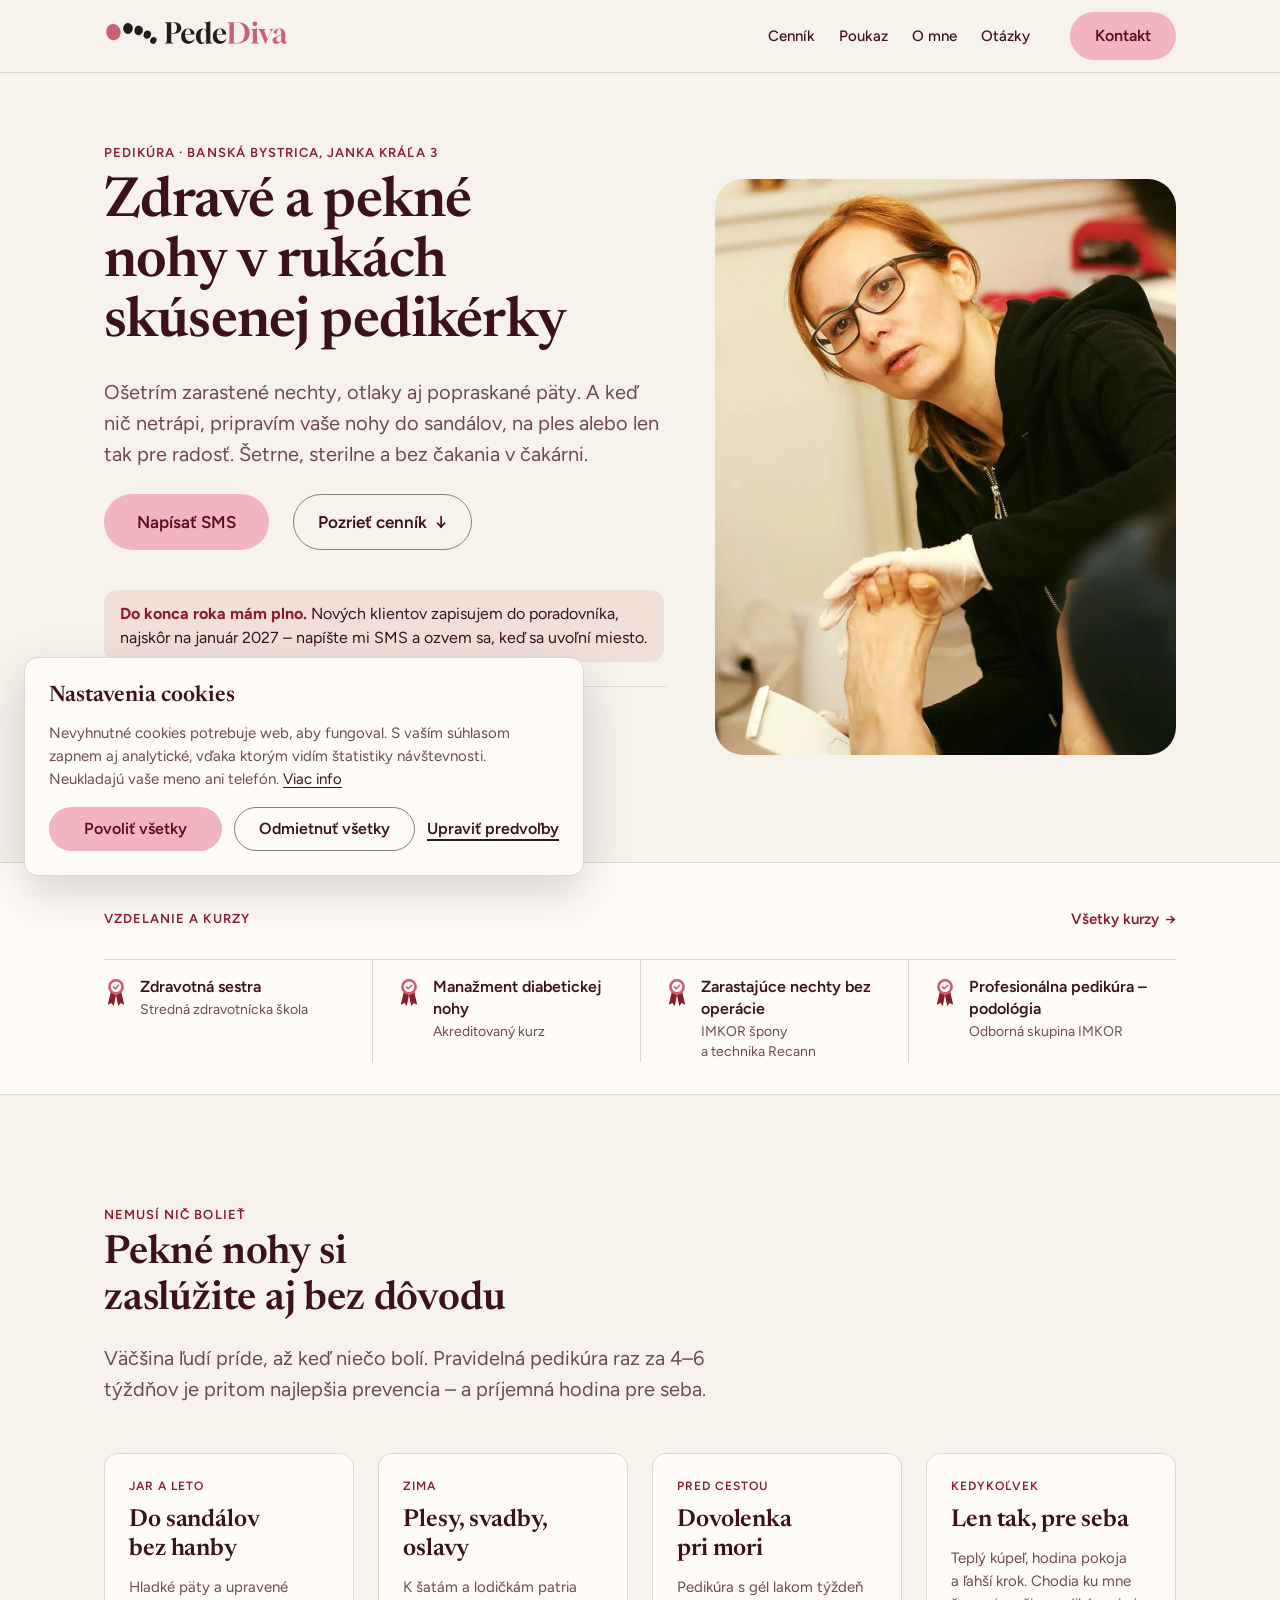
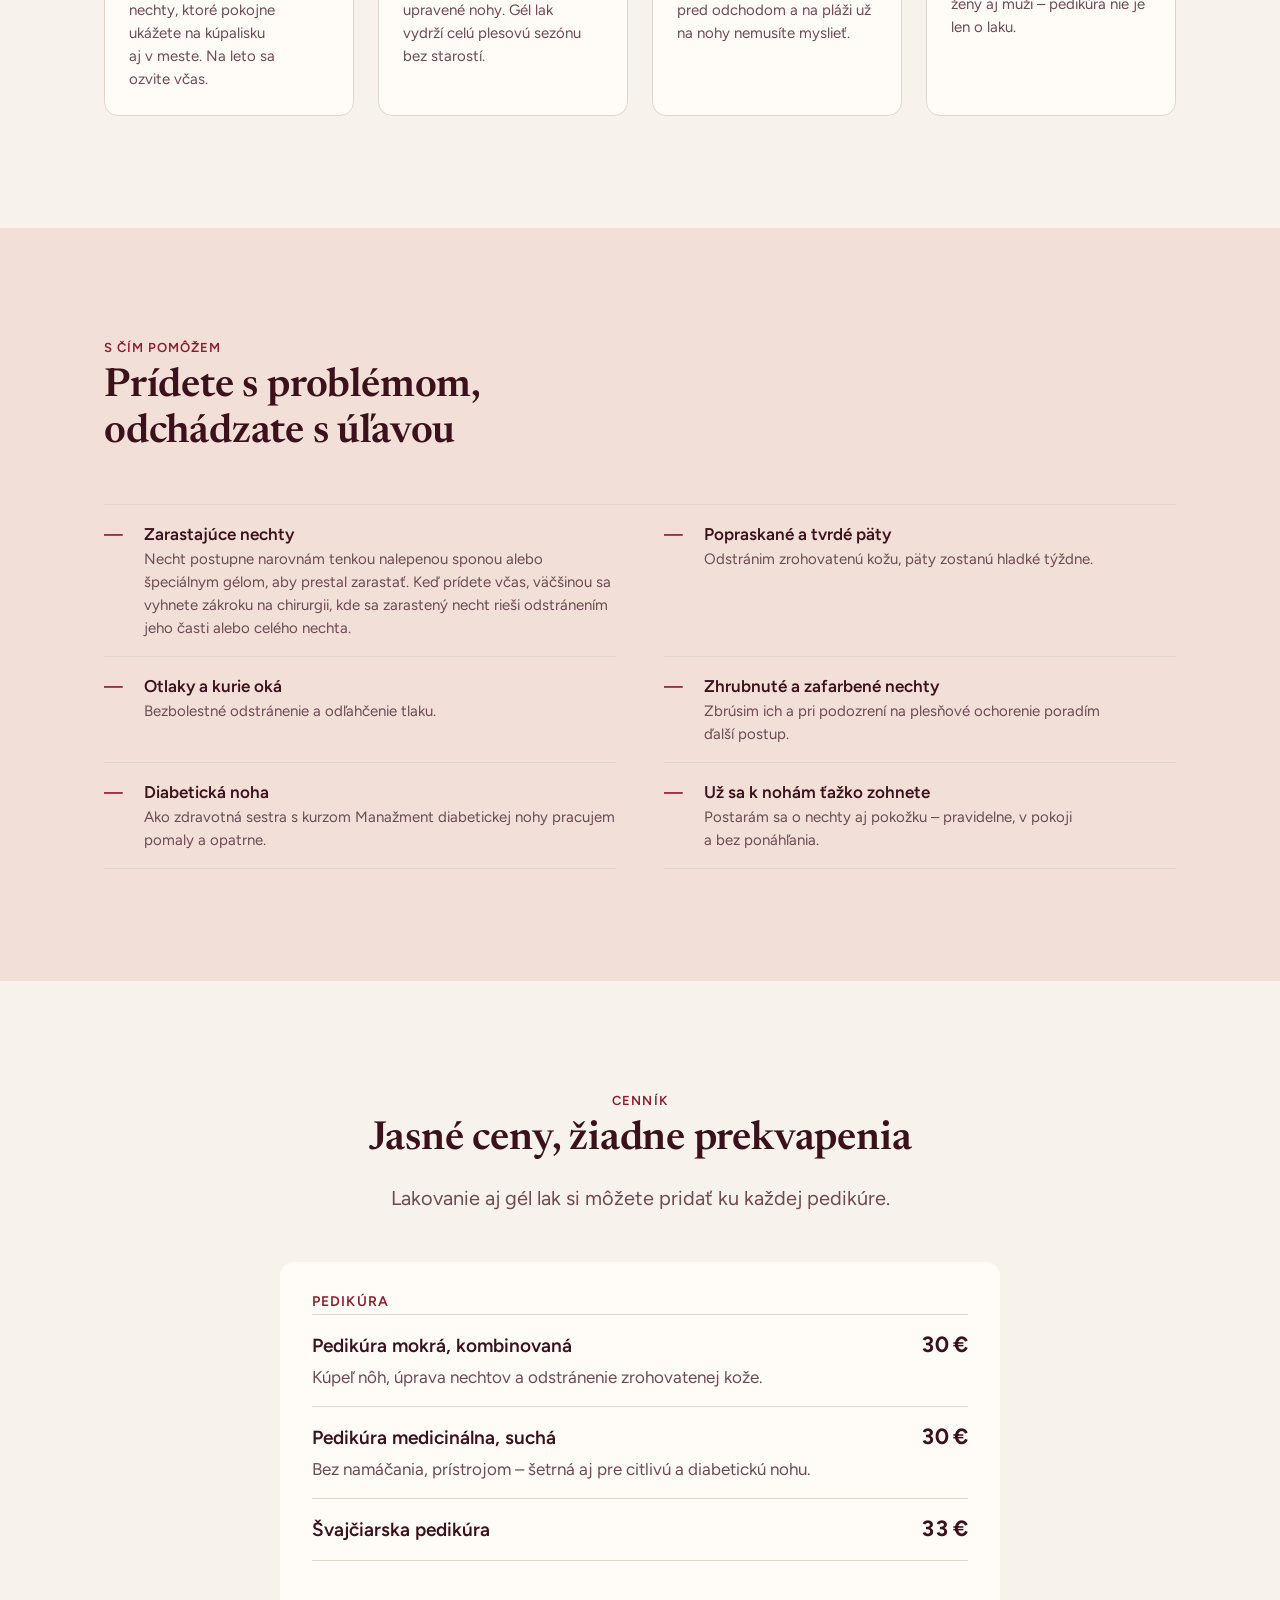
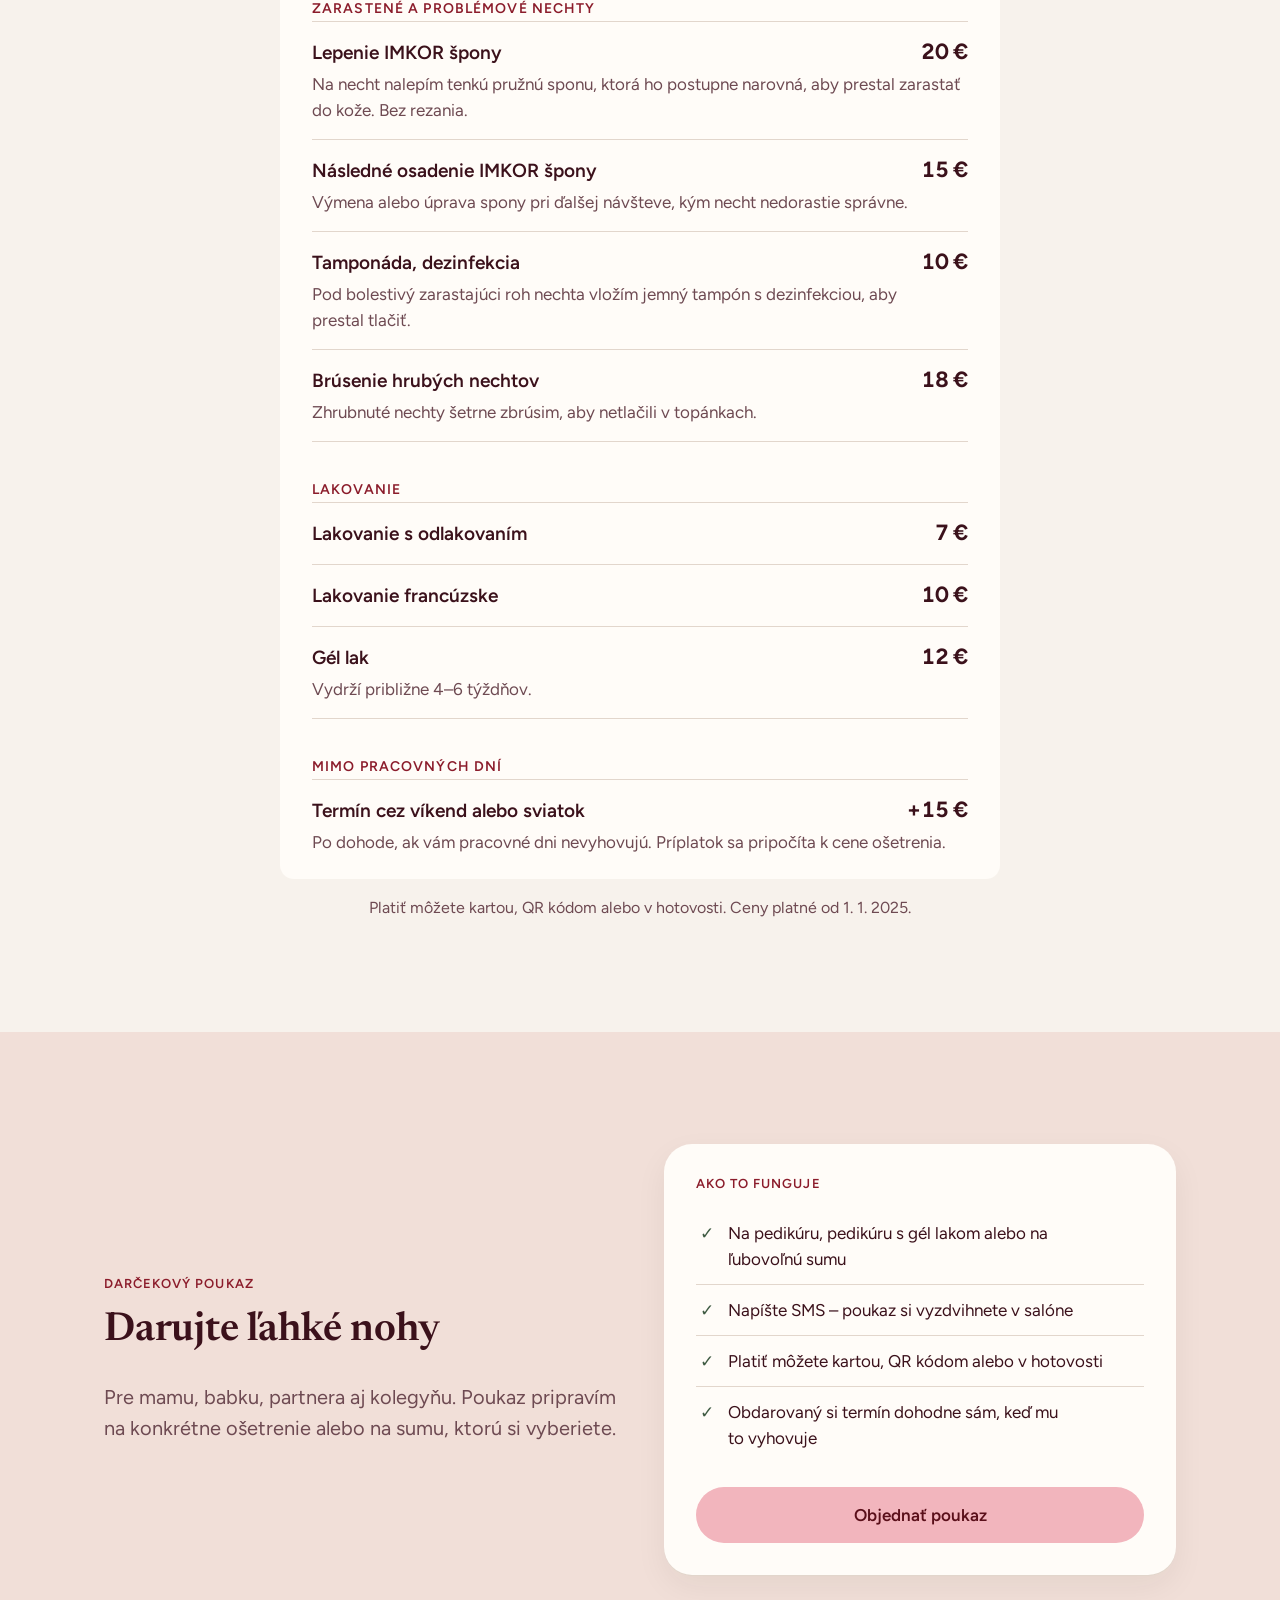
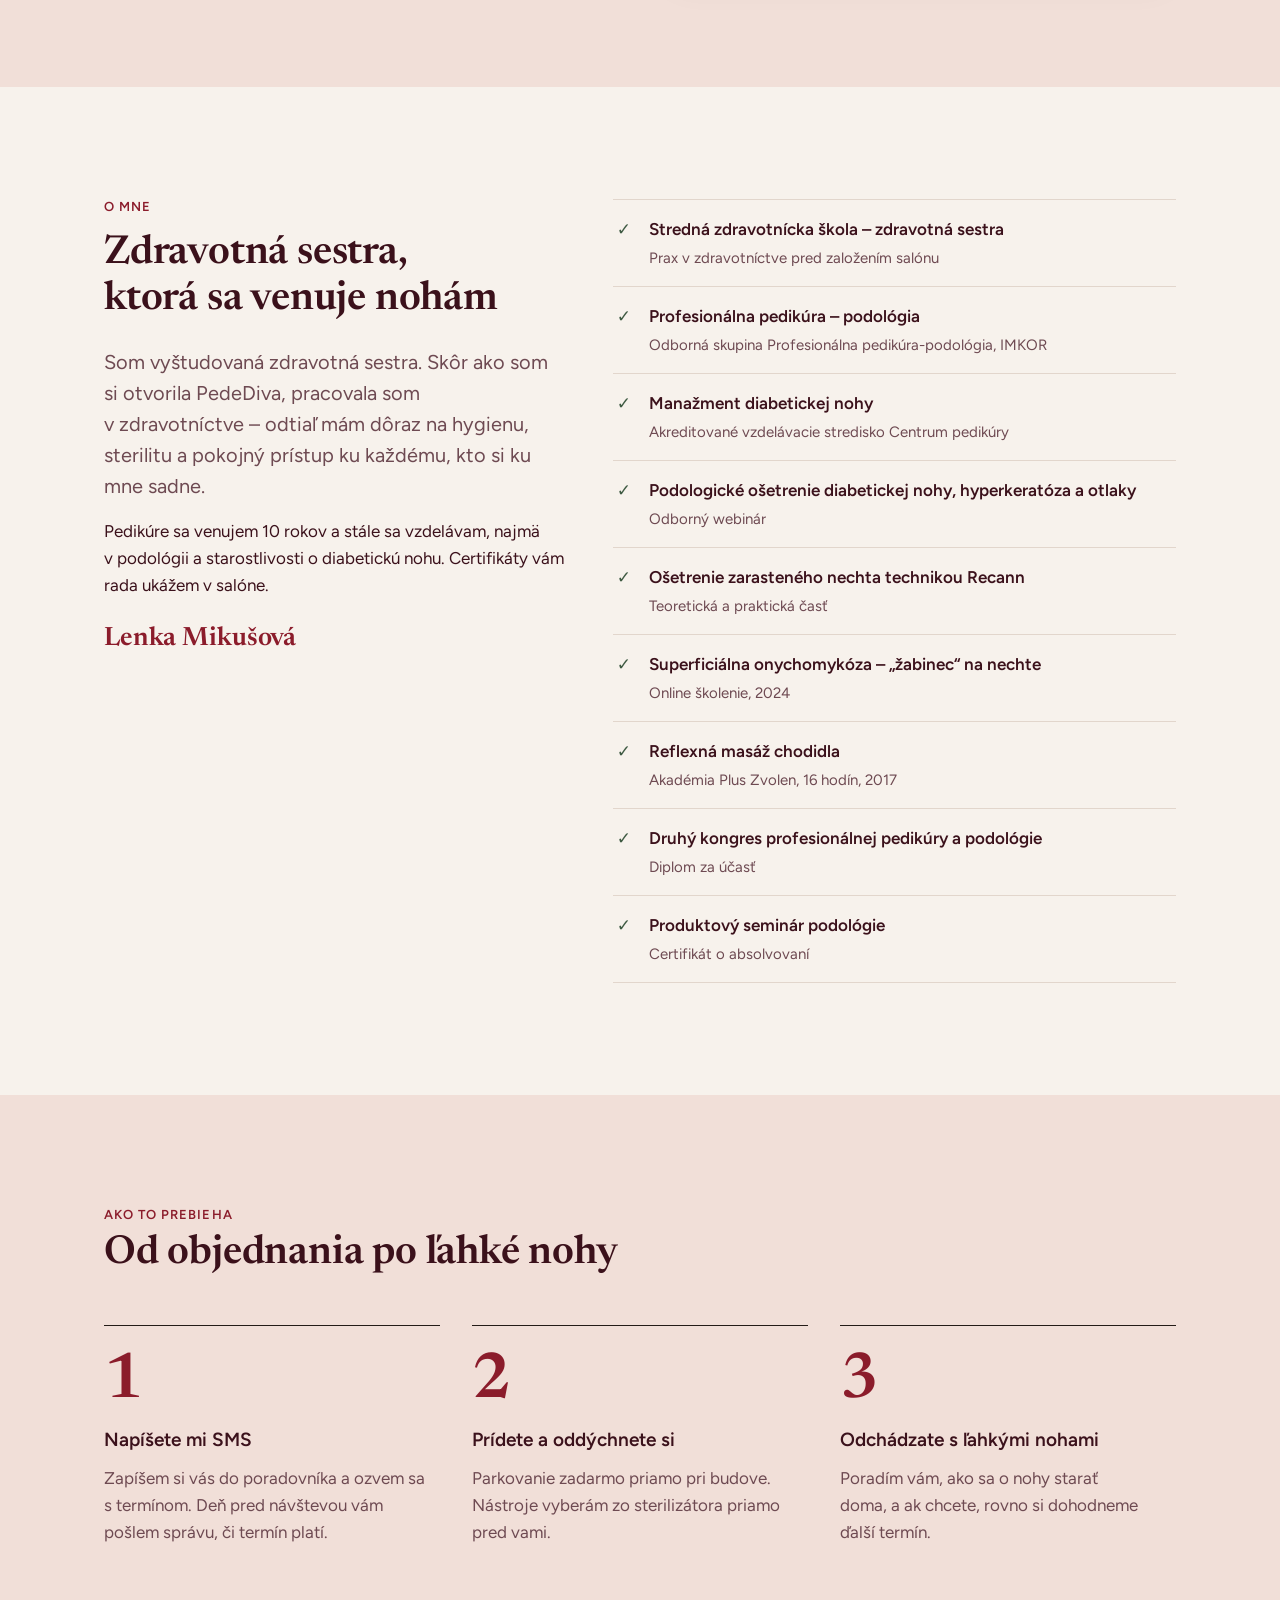
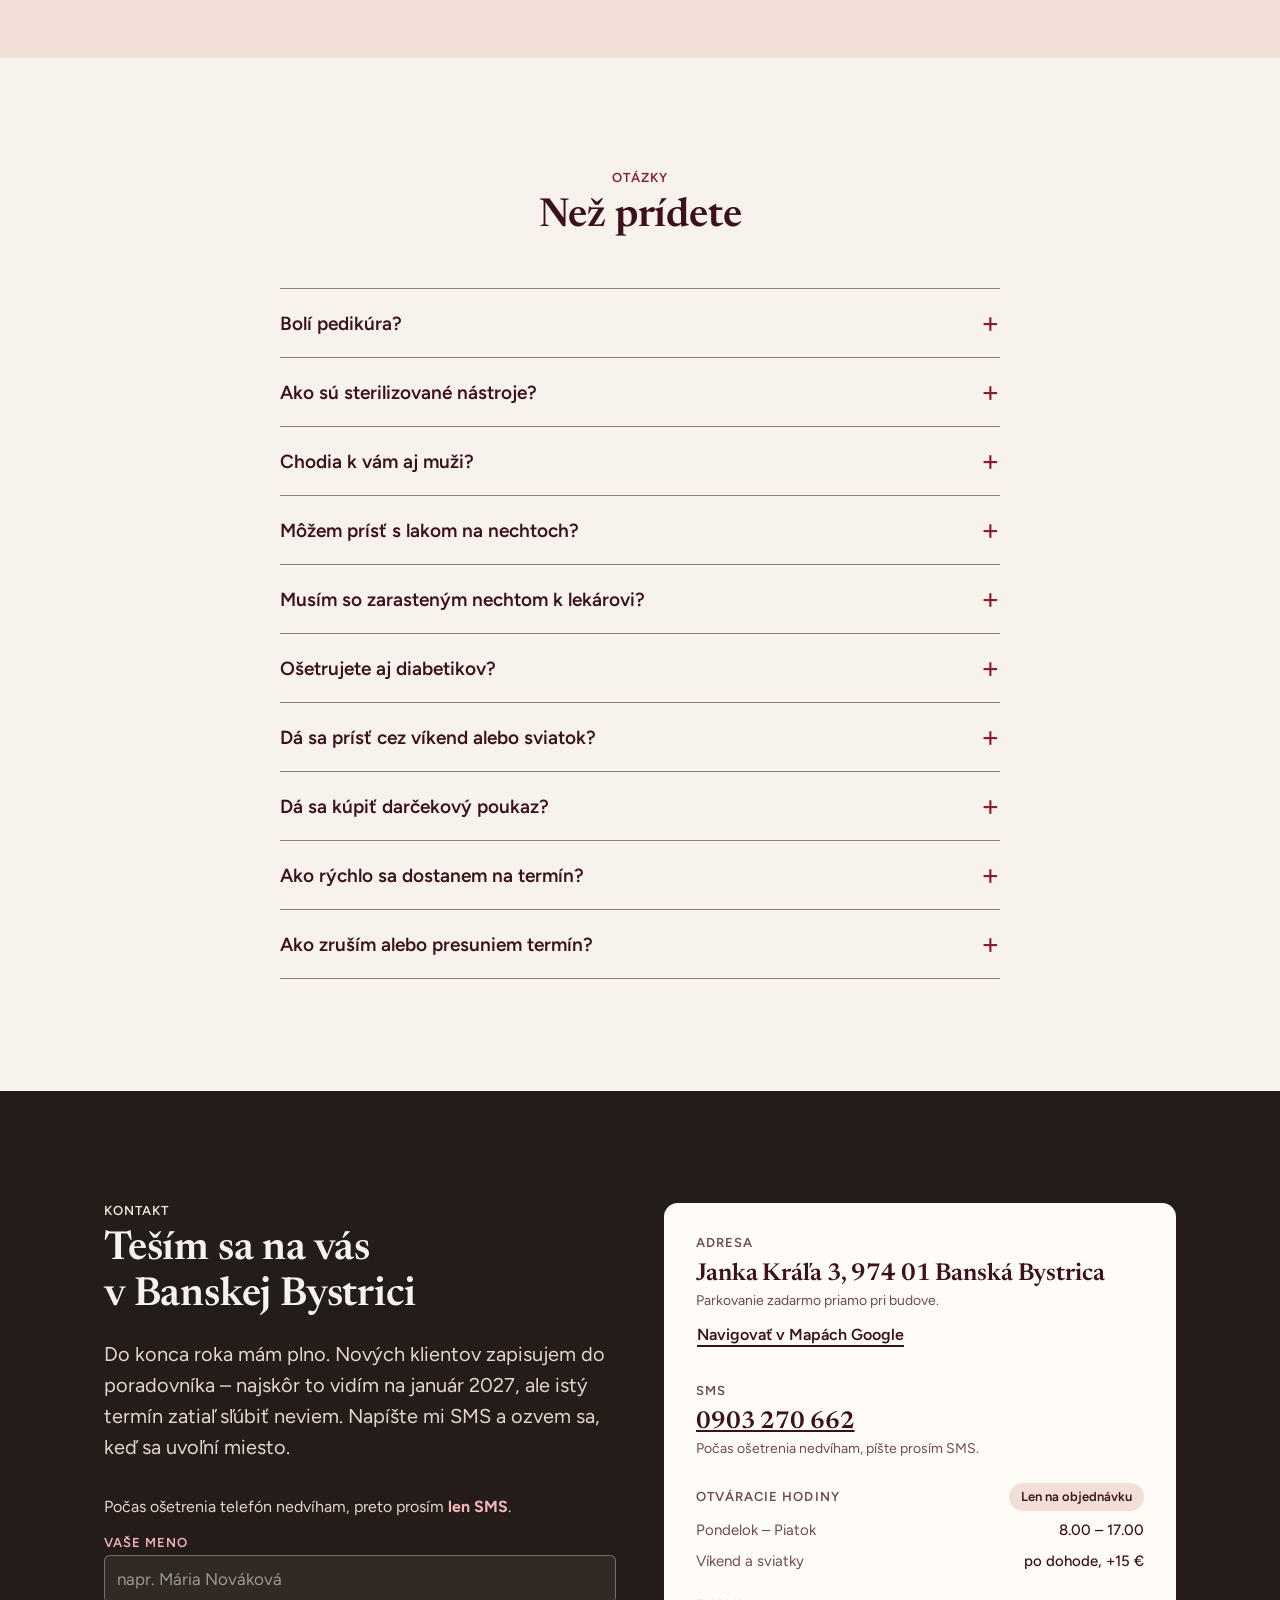
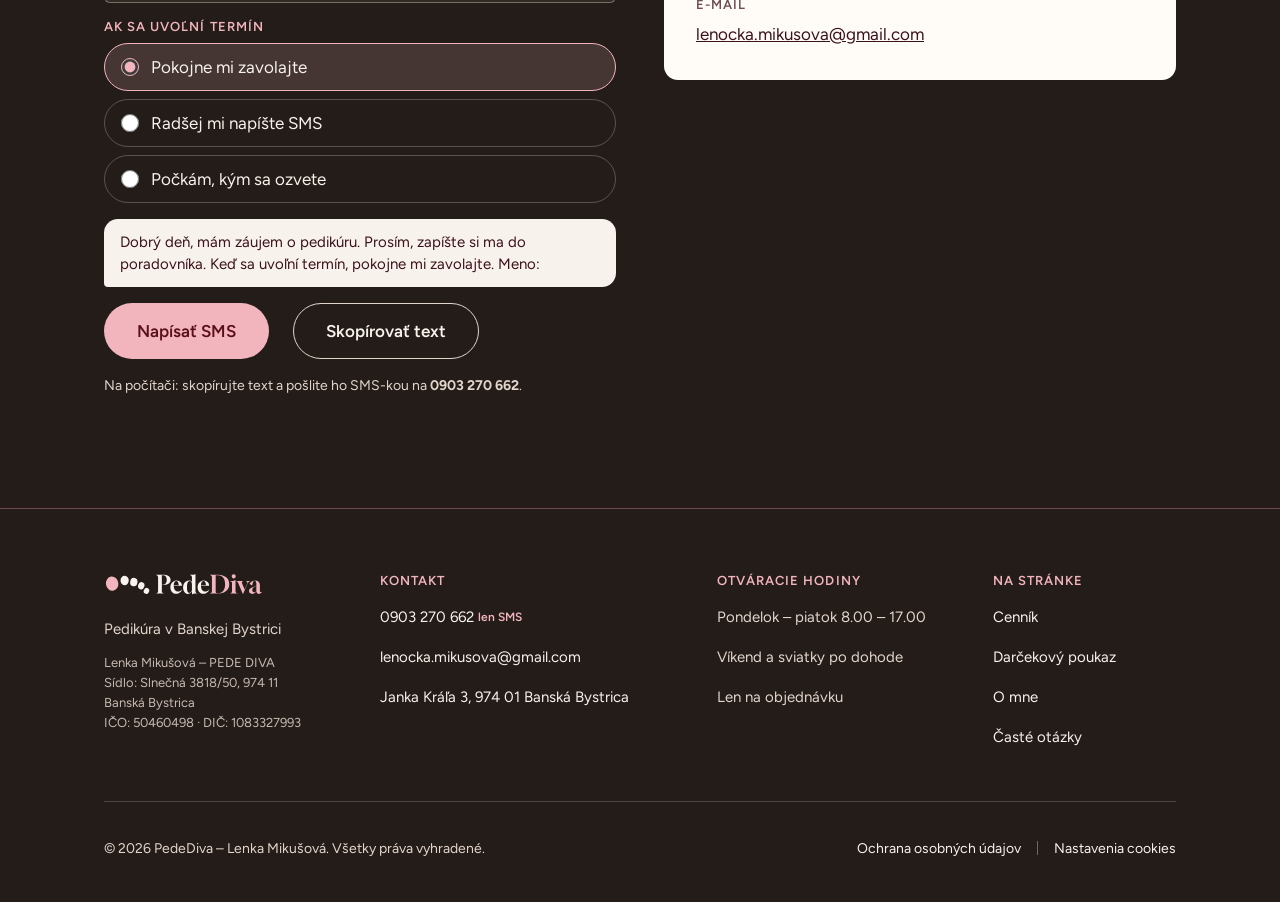
==== commit f6947b3f: "Add files via upload" ====
--- a/index.html
+++ b/index.html
@@ -33,7 +33,7 @@
 <link rel="stylesheet" href="css/style.css">
 <script src="js/consent.js" defer></script>
 <script type="application/ld+json">{"@context": "https://schema.org", "@type": "BeautySalon", "@id": "https://pedediva.sk/#salon", "name": "PedeDiva", "url": "https://pedediva.sk/", "image": "https://pedediva.sk/img/og-pedediva-2.jpg", "logo": "https://pedediva.sk/img/logo/pedediva-logo.svg", "description": "Pedikúra v Banskej Bystrici od skúsenej pedikérky a zdravotnej sestry s 10 rokmi praxe – zarastené nechty, otlaky, popraskané päty, diabetická noha, lakovanie a gél lak.", "telephone": "+421903270662", "email": "lenocka.mikusova@gmail.com", "priceRange": "7 € – 33 €", "currenciesAccepted": "EUR", "paymentAccepted": "Cash, Credit Card, QR", "address": {"@type": "PostalAddress", "streetAddress": "Janka Kráľa 3", "postalCode": "974 01", "addressLocality": "Banská Bystrica", "addressCountry": "SK"}, "geo": {"@type": "GeoCoordinates", "latitude": 48.7328, "longitude": 19.1391}, "hasMap": "https://www.google.com/maps/search/?api=1&query=PEDE+DIVA&query_place_id=ChIJW1UWasQ9FUcRttKpU3KRBxk", "areaServed": {"@type": "City", "name": "Banská Bystrica"}, "openingHoursSpecification": [{"@type": "OpeningHoursSpecification", "dayOfWeek": ["Monday", "Tuesday", "Wednesday", "Thursday", "Friday"], "opens": "08:00", "closes": "17:00"}], "founder": {"@type": "Person", "name": "Lenka Mikušová", "jobTitle": "Pedikérka, zdravotná sestra"}, "hasOfferCatalog": {"@type": "OfferCatalog", "name": "Cenník", "itemListElement": [{"@type": "Offer", "price": "30", "priceCurrency": "EUR", "itemOffered": {"@type": "Service", "name": "Pedikúra mokrá, kombinovaná"}}, {"@type": "Offer", "price": "30", "priceCurrency": "EUR", "itemOffered": {"@type": "Service", "name": "Pedikúra medicinálna, suchá"}}, {"@type": "Offer", "price": "33", "priceCurrency": "EUR", "itemOffered": {"@type": "Service", "name": "Švajčiarska pedikúra"}}, {"@type": "Offer", "price": "20", "priceCurrency": "EUR", "itemOffered": {"@type": "Service", "name": "Lepenie IMKOR špony"}}, {"@type": "Offer", "price": "15", "priceCurrency": "EUR", "itemOffered": {"@type": "Service", "name": "Následné osadenie IMKOR špony"}}, {"@type": "Offer", "price": "10", "priceCurrency": "EUR", "itemOffered": {"@type": "Service", "name": "Tamponáda, dezinfekcia"}}, {"@type": "Offer", "price": "18", "priceCurrency": "EUR", "itemOffered": {"@type": "Service", "name": "Brúsenie hrubých nechtov"}}, {"@type": "Offer", "price": "7", "priceCurrency": "EUR", "itemOffered": {"@type": "Service", "name": "Lakovanie s odlakovaním"}}, {"@type": "Offer", "price": "10", "priceCurrency": "EUR", "itemOffered": {"@type": "Service", "name": "Lakovanie francúzske"}}, {"@type": "Offer", "price": "12", "priceCurrency": "EUR", "itemOffered": {"@type": "Service", "name": "Gél lak"}}]}}</script>
-<script type="application/ld+json">{"@context": "https://schema.org", "@type": "FAQPage", "mainEntity": [{"@type": "Question", "name": "Bolí pedikúra?", "acceptedAnswer": {"@type": "Answer", "text": "Nie. Pracujem šetrne a priebežne sa pýtam. Ak ošetrujem niečo citlivé, poviem vám to vopred."}}, {"@type": "Question", "name": "Ako sú sterilizované nástroje?", "acceptedAnswer": {"@type": "Answer", "text": "Ako zdravotná sestra na hygienu nedám dopustiť. Každý klient dostane nástroje sterilizované v tepelnom sterilizátore a vyberám ich priamo pred vami."}}, {"@type": "Question", "name": "Chodia k vám aj muži?", "acceptedAnswer": {"@type": "Answer", "text": "Samozrejme. Pedikúra je pre každého, kto chce mať zdravé a upravené nohy – s lakom aj bez neho."}}, {"@type": "Question", "name": "Môžem prísť s lakom na nechtoch?", "acceptedAnswer": {"@type": "Answer", "text": "Áno. Klasický lak odstránim pri lakovaní, odlakovanie je v cene. Ak máte gél lak z iného salónu, spomeňte to pri objednávaní, nech si vyhradím čas. Ak chcete, rovno vám nanesiem nový lak alebo gél lak."}}, {"@type": "Question", "name": "Musím so zarasteným nechtom k lekárovi?", "acceptedAnswer": {"@type": "Answer", "text": "Ak je prst silno zapálený, hnisá alebo máte horúčku, áno – vtedy patrí k lekárovi. Ak však necht len tlačí a bolí, príďte čím skôr ku mne. Šponou alebo tamponádou ho väčšinou vyriešim bez rezania a vyhnete sa tomu, aby vám ho na chirurgii čiastočne alebo celý odstránili."}}, {"@type": "Question", "name": "Ošetrujete aj diabetikov?", "acceptedAnswer": {"@type": "Answer", "text": "Áno. Som zdravotná sestra a absolvovala som kurz Manažment diabetickej nohy aj webinár o podologickom ošetrení diabetickej nohy. Prosím, spomeňte to pri objednávaní."}}, {"@type": "Question", "name": "Dá sa prísť cez víkend alebo sviatok?", "acceptedAnswer": {"@type": "Answer", "text": "Áno, po dohode. Za termín mimo pracovných dní je príplatok 15 € k cene ošetrenia."}}, {"@type": "Question", "name": "Dá sa kúpiť darčekový poukaz?", "acceptedAnswer": {"@type": "Answer", "text": "Áno. Poukaz pripravím na konkrétne ošetrenie alebo na sumu podľa vás. Stačí zavolať alebo napísať SMS a vyzdvihnúť si ho v salóne."}}, {"@type": "Question", "name": "Ako rýchlo sa dostanem na termín?", "acceptedAnswer": {"@type": "Answer", "text": "Väčšinou asi o mesiac – kalendár mám plný najmä vďaka odporúčaniam klientov. Ak by ste potrebovali prísť skôr, povedzte mi to pri objednávaní. Keď sa niekto odhlási, ozvem sa vám."}}, {"@type": "Question", "name": "Ako zruším alebo presuniem termín?", "acceptedAnswer": {"@type": "Answer", "text": "Zavolajte alebo napíšte SMS čo najskôr, aspoň 24 hodín vopred – váš termín tak môže dostať niekto, kto čaká. Bez poplatku."}}]}</script>
+<script type="application/ld+json">{"@context": "https://schema.org", "@type": "FAQPage", "mainEntity": [{"@type": "Question", "name": "Bolí pedikúra?", "acceptedAnswer": {"@type": "Answer", "text": "Nie. Pracujem šetrne a priebežne sa pýtam. Ak ošetrujem niečo citlivé, poviem vám to vopred."}}, {"@type": "Question", "name": "Ako sú sterilizované nástroje?", "acceptedAnswer": {"@type": "Answer", "text": "Ako zdravotná sestra na hygienu nedám dopustiť. Každý klient dostane nástroje sterilizované v tepelnom sterilizátore a vyberám ich priamo pred vami."}}, {"@type": "Question", "name": "Chodia k vám aj muži?", "acceptedAnswer": {"@type": "Answer", "text": "Samozrejme. Pedikúra je pre každého, kto chce mať zdravé a upravené nohy – s lakom aj bez neho."}}, {"@type": "Question", "name": "Môžem prísť s lakom na nechtoch?", "acceptedAnswer": {"@type": "Answer", "text": "Áno. Klasický lak odstránim pri lakovaní, odlakovanie je v cene. Ak máte gél lak z iného salónu, spomeňte to pri objednávaní, nech si vyhradím čas. Ak chcete, rovno vám nanesiem nový lak alebo gél lak."}}, {"@type": "Question", "name": "Musím so zarasteným nechtom k lekárovi?", "acceptedAnswer": {"@type": "Answer", "text": "Ak je prst silno zapálený, hnisá alebo máte horúčku, áno – vtedy patrí k lekárovi. Ak však necht len tlačí a bolí, príďte čím skôr ku mne. Šponou alebo tamponádou ho väčšinou vyriešim bez rezania a vyhnete sa tomu, aby vám ho na chirurgii čiastočne alebo celý odstránili."}}, {"@type": "Question", "name": "Ošetrujete aj diabetikov?", "acceptedAnswer": {"@type": "Answer", "text": "Áno. Som zdravotná sestra a absolvovala som kurz Manažment diabetickej nohy aj webinár o podologickom ošetrení diabetickej nohy. Prosím, spomeňte to pri objednávaní."}}, {"@type": "Question", "name": "Dá sa prísť cez víkend alebo sviatok?", "acceptedAnswer": {"@type": "Answer", "text": "Áno, po dohode. Za termín mimo pracovných dní je príplatok 15 € k cene ošetrenia."}}, {"@type": "Question", "name": "Dá sa kúpiť darčekový poukaz?", "acceptedAnswer": {"@type": "Answer", "text": "Áno. Poukaz pripravím na konkrétne ošetrenie alebo na sumu podľa vás. Stačí napísať SMS a vyzdvihnúť si ho v salóne."}}, {"@type": "Question", "name": "Ako rýchlo sa dostanem na termín?", "acceptedAnswer": {"@type": "Answer", "text": "Do konca roka 2026 mám plno – kalendár mi napĺňajú stáli klienti, ktorí chodia pravidelne. Nových klientov zapisujem do poradovníka – najskôr to vidím na január 2027, presný termín vám ale zatiaľ sľúbiť neviem. Napíšte mi SMS a ozvem sa, keď sa uvoľní miesto."}}, {"@type": "Question", "name": "Ako zruším alebo presuniem termín?", "acceptedAnswer": {"@type": "Answer", "text": "Napíšte SMS čo najskôr, aspoň 24 hodín vopred – váš termín tak môže dostať niekto, kto čaká. Bez poplatku."}}]}</script>
 </head>
 <body class="pd-has-bar">
 <a class="pd-skip" href="#obsah">Preskočiť na obsah</a>
@@ -55,10 +55,10 @@
       <h1 class="pd-h1 pd-in" style="--d:1">Zdravé a pekné nohy v rukách skúsenej pedikérky</h1>
       <p class="pd-lead pd-in" style="--d:2">Ošetrím zarastené nechty, otlaky aj popraskané päty. A keď nič netrápi, pripravím vaše nohy do sandálov, na ples alebo len tak pre radosť. Šetrne, sterilne a bez čakania v čakárni.</p>
       <div class="pd-actions pd-in" style="--d:3">
-        <a class="pd-btn pd-btn--primary pd-btn--lg" href="#kontakt">Objednať sa</a>
+        <a class="pd-btn pd-btn--primary pd-btn--lg" href="#kontakt">Napísať SMS</a>
         <a class="pd-btn pd-btn--jump" href="#cennik">Pozrieť cenník<span class="pd-jump__arrow" aria-hidden="true">↓</span></a>
       </div>
-      <p class="pd-small pd-cta-note pd-in" style="--d:3">Termíny mávam obsadené zhruba mesiac dopredu – ozvite sa včas. Po – Pi 8.00 – 17.00, víkend po dohode. Parkovanie zadarmo pri budove.</p>
+      <p class="pd-notice pd-in" style="--d:3"><strong>Do konca roka mám plno.</strong> Nových klientov zapisujem do poradovníka, najskôr na január 2027 – napíšte mi SMS a ozvem sa, keď sa uvoľní miesto.</p>
       <ul class="pd-proof pd-in" style="--d:4">
         <li><strong>Zdravotná sestra</strong> s praxou v zdravotníctve</li>
         <li><strong>10 rokov</strong> v pedikúre</li>
@@ -84,7 +84,7 @@
   <div class="pd-wrap">
     <div class="pd-head" data-reveal><p class="pd-eyebrow">Nemusí nič bolieť</p><h2 class="pd-h2">Pekné nohy si zaslúžite aj bez dôvodu</h2><p class="pd-lead">Väčšina ľudí príde, až keď niečo bolí. Pravidelná pedikúra raz za 4–6 týždňov je pritom najlepšia prevencia – a príjemná hodina pre seba.</p></div>
     <ul class="pd-occasions">
-      <li class="pd-occasion" data-reveal style="--d:0"><p class="pd-occasion__when">Jar a leto</p><h3>Do sandálov bez hanby</h3><p>Hladké päty a upravené nechty, ktoré pokojne ukážete na kúpalisku aj v meste. Na leto sa objednajte aspoň mesiac dopredu.</p></li>
+      <li class="pd-occasion" data-reveal style="--d:0"><p class="pd-occasion__when">Jar a leto</p><h3>Do sandálov bez hanby</h3><p>Hladké päty a upravené nechty, ktoré pokojne ukážete na kúpalisku aj v meste. Na leto sa ozvite včas.</p></li>
       <li class="pd-occasion" data-reveal style="--d:1"><p class="pd-occasion__when">Zima</p><h3>Plesy, svadby, oslavy</h3><p>K šatám a lodičkám patria upravené nohy. Gél lak vydrží celú plesovú sezónu bez starostí.</p></li>
       <li class="pd-occasion" data-reveal style="--d:2"><p class="pd-occasion__when">Pred cestou</p><h3>Dovolenka pri mori</h3><p>Pedikúra s gél lakom týždeň pred odchodom a na pláži už na nohy nemusíte myslieť.</p></li>
       <li class="pd-occasion" data-reveal style="--d:3"><p class="pd-occasion__when">Kedykoľvek</p><h3>Len tak, pre seba</h3><p>Teplý kúpeľ, hodina pokoja a ľahší krok. Chodia ku mne ženy aj muži – pedikúra nie je len o laku.</p></li>
@@ -138,7 +138,7 @@
     <p class="pd-gift__card-h">Ako to funguje</p>
     <ul class="pd-gift__list">
       <li>Na pedikúru, pedikúru s gél lakom alebo na ľubovoľnú sumu</li>
-      <li>Zavolajte alebo napíšte SMS – poukaz si vyzdvihnete v salóne</li>
+      <li>Napíšte SMS – poukaz si vyzdvihnete v salóne</li>
       <li>Platiť môžete kartou, QR kódom alebo v hotovosti</li>
       <li>Obdarovaný si termín dohodne sám, keď mu to vyhovuje</li>
     </ul>
@@ -169,7 +169,7 @@
 <section class="pd-section pd-section--blush" id="priebeh"><div class="pd-wrap">
   <div class="pd-head" data-reveal><p class="pd-eyebrow">Ako to prebieha</p><h2 class="pd-h2">Od objednania po ľahké nohy</h2></div>
   <ol class="pd-steps">
-    <li class="pd-step" data-reveal style="--d:0"><h3>Objednáte sa</h3><p>Zavolajte alebo napíšte SMS. Termíny sú zvyčajne asi mesiac dopredu. Deň pred návštevou vám pošlem správu, či termín platí.</p></li>
+    <li class="pd-step" data-reveal style="--d:0"><h3>Napíšete mi SMS</h3><p>Zapíšem si vás do poradovníka a ozvem sa s termínom. Deň pred návštevou vám pošlem správu, či termín platí.</p></li>
     <li class="pd-step" data-reveal style="--d:1"><h3>Prídete a oddýchnete si</h3><p>Parkovanie zadarmo priamo pri budove. Nástroje vyberám zo sterilizátora priamo pred vami.</p></li>
     <li class="pd-step" data-reveal style="--d:2"><h3>Odchádzate s ľahkými nohami</h3><p>Poradím vám, ako sa o nohy starať doma, a ak chcete, rovno si dohodneme ďalší termín.</p></li>
   </ol>
@@ -185,18 +185,29 @@
     <details><summary>Musím so zarasteným nechtom k lekárovi?</summary><p>Ak je prst silno zapálený, hnisá alebo máte horúčku, áno – vtedy patrí k lekárovi. Ak však necht len tlačí a bolí, príďte čím skôr ku mne. Šponou alebo tamponádou ho väčšinou vyriešim bez rezania a vyhnete sa tomu, aby vám ho na chirurgii čiastočne alebo celý odstránili.</p></details>
     <details><summary>Ošetrujete aj diabetikov?</summary><p>Áno. Som zdravotná sestra a absolvovala som kurz Manažment diabetickej nohy aj webinár o podologickom ošetrení diabetickej nohy. Prosím, spomeňte to pri objednávaní.</p></details>
     <details><summary>Dá sa prísť cez víkend alebo sviatok?</summary><p>Áno, po dohode. Za termín mimo pracovných dní je príplatok 15 € k cene ošetrenia.</p></details>
-    <details><summary>Dá sa kúpiť darčekový poukaz?</summary><p>Áno. Poukaz pripravím na konkrétne ošetrenie alebo na sumu podľa vás. Stačí zavolať alebo napísať SMS a vyzdvihnúť si ho v salóne.</p></details>
-    <details><summary>Ako rýchlo sa dostanem na termín?</summary><p>Väčšinou asi o mesiac – kalendár mám plný najmä vďaka odporúčaniam klientov. Ak by ste potrebovali prísť skôr, povedzte mi to pri objednávaní. Keď sa niekto odhlási, ozvem sa vám.</p></details>
-    <details><summary>Ako zruším alebo presuniem termín?</summary><p>Zavolajte alebo napíšte SMS čo najskôr, aspoň 24 hodín vopred – váš termín tak môže dostať niekto, kto čaká. Bez poplatku.</p></details>
+    <details><summary>Dá sa kúpiť darčekový poukaz?</summary><p>Áno. Poukaz pripravím na konkrétne ošetrenie alebo na sumu podľa vás. Stačí napísať SMS a vyzdvihnúť si ho v salóne.</p></details>
+    <details><summary>Ako rýchlo sa dostanem na termín?</summary><p>Do konca roka 2026 mám plno – kalendár mi napĺňajú stáli klienti, ktorí chodia pravidelne. Nových klientov zapisujem do poradovníka – najskôr to vidím na január 2027, presný termín vám ale zatiaľ sľúbiť neviem. Napíšte mi SMS a ozvem sa, keď sa uvoľní miesto.</p></details>
+    <details><summary>Ako zruším alebo presuniem termín?</summary><p>Napíšte SMS čo najskôr, aspoň 24 hodín vopred – váš termín tak môže dostať niekto, kto čaká. Bez poplatku.</p></details>
   </div>
 </div></section>
 
 <section id="kontakt" class="pd-section pd-section--ink"><div class="pd-wrap pd-contact">
-  <div class="pd-head" style="margin:0" data-reveal><p class="pd-eyebrow">Kontakt</p><h2 class="pd-h2">Teším sa na vás v Banskej Bystrici</h2><p class="pd-lead">Pracujem len na objednávku. Zavolajte alebo napíšte SMS – ak práve ošetrujem, ozvem sa vám späť.</p>
-    <div class="pd-actions" style="margin-top:24px"><a class="pd-btn pd-btn--primary pd-btn--lg" href="tel:+421903270662">Zavolať 0903 270 662</a><a class="pd-btn pd-btn--secondary pd-btn--lg pd-touch-only pd-on-ink" href="sms:+421903270662?&amp;body=Dobr%C3%BD%20de%C5%88%2C%20chcel%28a%29%20by%20som%20sa%20objedna%C5%A5%20na%20pedik%C3%BAru.%20Hod%C3%AD%20sa%20mi%3A%20">Napísať SMS</a></div></div>
+  <div class="pd-head" style="margin:0" data-reveal><p class="pd-eyebrow">Kontakt</p><h2 class="pd-h2">Teším sa na vás v Banskej Bystrici</h2><p class="pd-lead">Do konca roka mám plno. Nových klientov zapisujem do poradovníka – najskôr to vidím na január 2027, ale istý termín zatiaľ sľúbiť neviem. Napíšte mi SMS a ozvem sa, keď sa uvoľní miesto.</p>
+    <form class="pd-sms" data-sms novalidate>
+      <p class="pd-sms__note">Počas ošetrenia telefón nedvíham, preto prosím <strong>len SMS</strong>.</p>
+      <label class="pd-sms__field"><span>Vaše meno</span><input type="text" name="meno" autocomplete="name" placeholder="napr. Mária Nováková"></label>
+      <fieldset class="pd-sms__choice"><legend>Ak sa uvoľní termín</legend>
+        <label><input type="radio" name="kontakt" value="call" checked><span>Pokojne mi zavolajte</span></label>
+        <label><input type="radio" name="kontakt" value="sms"><span>Radšej mi napíšte SMS</span></label>
+        <label><input type="radio" name="kontakt" value="jan"><span>Počkám, kým sa ozvete</span></label>
+      </fieldset>
+      <p class="pd-sms__preview" aria-live="polite" data-sms-preview>Dobrý deň, mám záujem o pedikúru. Prosím, zapíšte si ma do poradovníka. Keď sa uvoľní termín, pokojne mi zavolajte. Meno: </p>
+      <div class="pd-actions"><a class="pd-btn pd-btn--primary pd-btn--lg" data-sms-link href="sms:+421903270662?&amp;body=Dobr%C3%BD%20de%C5%88%2C%20m%C3%A1m%20z%C3%A1ujem%20o%20pedik%C3%BAru.%20Pros%C3%ADm%2C%20zap%C3%AD%C5%A1te%20si%20ma%20do%20poradovn%C3%ADka.%20Ke%C4%8F%20sa%20uvo%C4%BEn%C3%AD%20term%C3%ADn%2C%20pokojne%20mi%20zavolajte.%20Meno%3A%20">Napísať SMS</a><button type="button" class="pd-btn pd-btn--secondary pd-btn--lg pd-on-ink pd-desktop-only" data-sms-copy>Skopírovať text</button></div>
+      <p class="pd-sms__desk pd-desktop-only">Na počítači: skopírujte text a pošlite ho SMS-kou na <strong>0903 270 662</strong>.</p>
+    </form></div>
   <div class="pd-contact__card" data-reveal style="--d:1">
     <div><p class="pd-contact__label">Adresa</p><p class="pd-contact__big">Janka Kráľa 3, 974 01 Banská Bystrica</p><p class="pd-small">Parkovanie zadarmo priamo pri budove.</p><a class="pd-btn pd-btn--text" href="https://www.google.com/maps/search/?api=1&amp;query=PEDE+DIVA+pedik%C3%BAra%2C+Janka+Kr%C3%A1%C4%BEa+3%2C+Bansk%C3%A1+Bystrica&amp;query_place_id=ChIJW1UWasQ9FUcRttKpU3KRBxk" target="_blank" rel="noopener">Navigovať v Mapách Google</a></div>
-    <div><p class="pd-contact__label">Telefón</p><p class="pd-contact__big"><a href="tel:+421903270662">0903 270 662</a></p></div>
+    <div><p class="pd-contact__label">SMS</p><p class="pd-contact__big"><a href="sms:+421903270662?&amp;body=Dobr%C3%BD%20de%C5%88%2C%20m%C3%A1m%20z%C3%A1ujem%20o%20pedik%C3%BAru.%20Pros%C3%ADm%2C%20zap%C3%AD%C5%A1te%20si%20ma%20do%20poradovn%C3%ADka.%20Ke%C4%8F%20sa%20uvo%C4%BEn%C3%AD%20term%C3%ADn%2C%20pokojne%20mi%20zavolajte.%20Meno%3A%20">0903 270 662</a></p><p class="pd-small">Počas ošetrenia nedvíham, píšte prosím SMS.</p></div>
     <div><div class="pd-contact__row"><p class="pd-contact__label">Otváracie hodiny</p><span class="pd-pill">Len na objednávku</span></div>
       <dl><dt>Pondelok – Piatok</dt><dd>8.00 – 17.00</dd><dt>Víkend a sviatky</dt><dd>po dohode, +15 €</dd></dl></div>
     <div><p class="pd-contact__label">E-mail</p><p><a href="mailto:lenocka.mikusova@gmail.com" style="color:inherit">lenocka.mikusova@gmail.com</a></p></div>
@@ -215,7 +226,7 @@
       <div class="pd-footer__col">
         <h2 class="pd-footer__h">Kontakt</h2>
         <ul>
-          <li><a href="tel:+421903270662">0903 270 662</a></li>
+          <li><a href="sms:+421903270662?&amp;body=Dobr%C3%BD%20de%C5%88%2C%20m%C3%A1m%20z%C3%A1ujem%20o%20pedik%C3%BAru.%20Pros%C3%ADm%2C%20zap%C3%AD%C5%A1te%20si%20ma%20do%20poradovn%C3%ADka.%20Ke%C4%8F%20sa%20uvo%C4%BEn%C3%AD%20term%C3%ADn%2C%20pokojne%20mi%20zavolajte.%20Meno%3A%20">0903 270 662 <span class="pd-footer__tag">len SMS</span></a></li>
           <li><a href="mailto:lenocka.mikusova@gmail.com">lenocka.mikusova@gmail.com</a></li>
           <li><a href="https://www.google.com/maps/search/?api=1&amp;query=PEDE+DIVA+pedik%C3%BAra%2C+Janka+Kr%C3%A1%C4%BEa+3%2C+Bansk%C3%A1+Bystrica&amp;query_place_id=ChIJW1UWasQ9FUcRttKpU3KRBxk" target="_blank" rel="noopener">Janka Kráľa 3, 974 01 Banská Bystrica</a></li>
         </ul>
@@ -249,11 +260,11 @@
 </footer>
 
 <div class="pd-bar" role="region" aria-label="Rýchly kontakt">
-  <a class="pd-bar__call" href="tel:+421903270662" aria-label="Zavolať 0903 270 662">
-    <svg width="20" height="20" viewBox="0 0 24 24" fill="none" stroke="currentColor" stroke-width="1.75" stroke-linecap="round" stroke-linejoin="round" aria-hidden="true"><path d="M22 16.9v3a2 2 0 0 1-2.2 2 19.8 19.8 0 0 1-8.6-3.1 19.5 19.5 0 0 1-6-6A19.8 19.8 0 0 1 2.1 4.2 2 2 0 0 1 4.1 2h3a2 2 0 0 1 2 1.7c.1.9.4 1.8.7 2.7a2 2 0 0 1-.5 2.1L8 9.8a16 16 0 0 0 6 6l1.3-1.3a2 2 0 0 1 2.1-.4c.9.3 1.8.6 2.7.7a2 2 0 0 1 1.7 2z"/></svg>
+  <a class="pd-bar__call" href="sms:+421903270662?&amp;body=Dobr%C3%BD%20de%C5%88%2C%20m%C3%A1m%20z%C3%A1ujem%20o%20pedik%C3%BAru.%20Pros%C3%ADm%2C%20zap%C3%AD%C5%A1te%20si%20ma%20do%20poradovn%C3%ADka.%20Ke%C4%8F%20sa%20uvo%C4%BEn%C3%AD%20term%C3%ADn%2C%20pokojne%20mi%20zavolajte.%20Meno%3A%20" aria-label="Napísať SMS na 0903 270 662">
+    <svg width="20" height="20" viewBox="0 0 24 24" fill="none" stroke="currentColor" stroke-width="1.75" stroke-linecap="round" stroke-linejoin="round" aria-hidden="true"><path d="M21 12a8 8 0 0 1-11.6 7.1L4 20.5l1.4-4.6A8 8 0 1 1 21 12z"/><path d="M8.5 11h.01M12 11h.01M15.5 11h.01"/></svg>
   </a>
-  <p class="pd-bar__info"><strong>Len na objednávku</strong>Termíny asi mesiac dopredu</p>
-  <a class="pd-btn pd-btn--primary" href="#kontakt">Objednať sa</a>
+  <p class="pd-bar__info"><strong>Do konca roka plno</strong>Noví klienti cez poradovník</p>
+  <a class="pd-btn pd-btn--primary" href="#kontakt">Napísať SMS</a>
 </div>
 
 <script>
@@ -292,5 +303,25 @@
   }
 })();
 </script>
+<script>
+/* SMS do poradovníka – text podľa voľby návštevníka */
+(function () {
+  var f = document.querySelector('[data-sms]'); if (!f) return;
+  var num = '+421903270662', link = f.querySelector('[data-sms-link]'), prev = f.querySelector('[data-sms-preview]'), copy = f.querySelector('[data-sms-copy]');
+  var opt = { call: 'Keď sa uvoľní termín, pokojne mi zavolajte.', sms: 'Keď sa uvoľní termín, napíšte mi prosím SMS.', jan: 'Pokojne počkám, kým sa vám uvoľní miesto.' };
+  function text() {
+    var c = (f.querySelector('input[name=kontakt]:checked') || {}).value || 'call';
+    var m = (f.meno.value || '').trim();
+    return 'Dobrý deň, mám záujem o pedikúru. Prosím, zapíšte si ma do poradovníka. ' + opt[c] + ' Meno: ' + (m || '');
+  }
+  function upd() { var t = text(); prev.textContent = t; link.href = 'sms:' + num + '?&body=' + encodeURIComponent(t); }
+  f.addEventListener('input', upd); f.addEventListener('change', upd); f.addEventListener('submit', function (e) { e.preventDefault(); });
+  if (copy) copy.addEventListener('click', function () {
+    var t = text(), done = function () { copy.textContent = 'Skopírované ✓'; setTimeout(function () { copy.textContent = 'Skopírovať text'; }, 2000); };
+    if (navigator.clipboard) navigator.clipboard.writeText(t).then(done, function(){}); 
+  });
+  upd();
+})();
+</script>
 </body>
 </html>
--- a/css/style.css
+++ b/css/style.css
@@ -603,3 +603,30 @@
   .pd-hero .pd-actions .pd-btn { padding: 0 var(--space-3); font-size: 15px; }
 }
 .pd-price__desc { grid-column: 1 / -1; }
+
+/* --- Poradovník: oznam v úvode --- */
+.pd-notice { margin: var(--space-4) 0 0; max-width: 560px; background: var(--blush); color: var(--ink-text); border-radius: var(--radius-md); padding: var(--space-3) var(--space-4); font-size: 16px; line-height: 24px; }
+.pd-notice strong { font-weight: 700; color: var(--lak-text); }
+
+/* --- SMS do poradovníka (kontakt) --- */
+.pd-sms { margin-top: var(--space-6); display: grid; gap: var(--space-4); max-width: 520px; }
+.pd-sms__note { margin: 0; font-size: 16px; line-height: 24px; color: var(--line); }
+.pd-sms__note strong { color: var(--lak); }
+.pd-sms__field { display: grid; gap: var(--space-1); }
+.pd-sms__field span, .pd-sms__choice legend { font: 600 13px/16px var(--font-sans); letter-spacing: .08em; text-transform: uppercase; color: var(--lak); }
+.pd-sms__field input { min-height: var(--tap); border-radius: var(--radius-sm); border: 1.5px solid rgba(247,242,236,.35); background: rgba(247,242,236,.06); color: var(--paper); padding: 0 var(--space-3); font: 400 17px/24px var(--font-sans); }
+.pd-sms__field input::placeholder { color: rgba(247,242,236,.55); }
+.pd-sms__field input:focus-visible { outline: 2px solid var(--lak); outline-offset: 2px; border-color: var(--lak); }
+.pd-sms__choice { border: 0; margin: 0; padding: 0; display: grid; gap: var(--space-2); }
+.pd-sms__choice legend { margin-bottom: var(--space-2); padding: 0; }
+.pd-sms__choice label { display: flex; align-items: center; gap: var(--space-3); min-height: var(--tap); padding: 0 var(--space-4); border-radius: var(--radius-pill); border: 1.5px solid rgba(247,242,236,.25); color: var(--paper); cursor: pointer; transition: background-color .15s ease, border-color .15s ease; }
+.pd-sms__choice label:hover { border-color: rgba(247,242,236,.6); }
+.pd-sms__choice input { accent-color: var(--lak); width: 18px; height: 18px; margin: 0; }
+.pd-sms__choice label:has(input:checked) { background: rgba(242,181,189,.16); border-color: var(--lak); }
+.pd-sms__choice input:focus-visible { outline: 2px solid var(--lak); outline-offset: 3px; }
+.pd-sms__preview { margin: 0; padding: var(--space-3) var(--space-4); border-radius: var(--radius-md) var(--radius-md) var(--radius-md) 4px; background: var(--paper); color: var(--ink-text); font-size: 15px; line-height: 22px; }
+.pd-sms .pd-actions { margin: 0; }
+.pd-sms__desk { margin: 0; font-size: 14px; line-height: 21px; color: var(--line); }
+.pd-desktop-only { display: none; }
+@media (hover: hover) and (pointer: fine) { .pd-desktop-only { display: revert; } button.pd-desktop-only { display: inline-flex; } }
+.pd-footer__tag { font-size: 12px; font-weight: 600; color: var(--lak); margin-left: 4px; white-space: nowrap; }
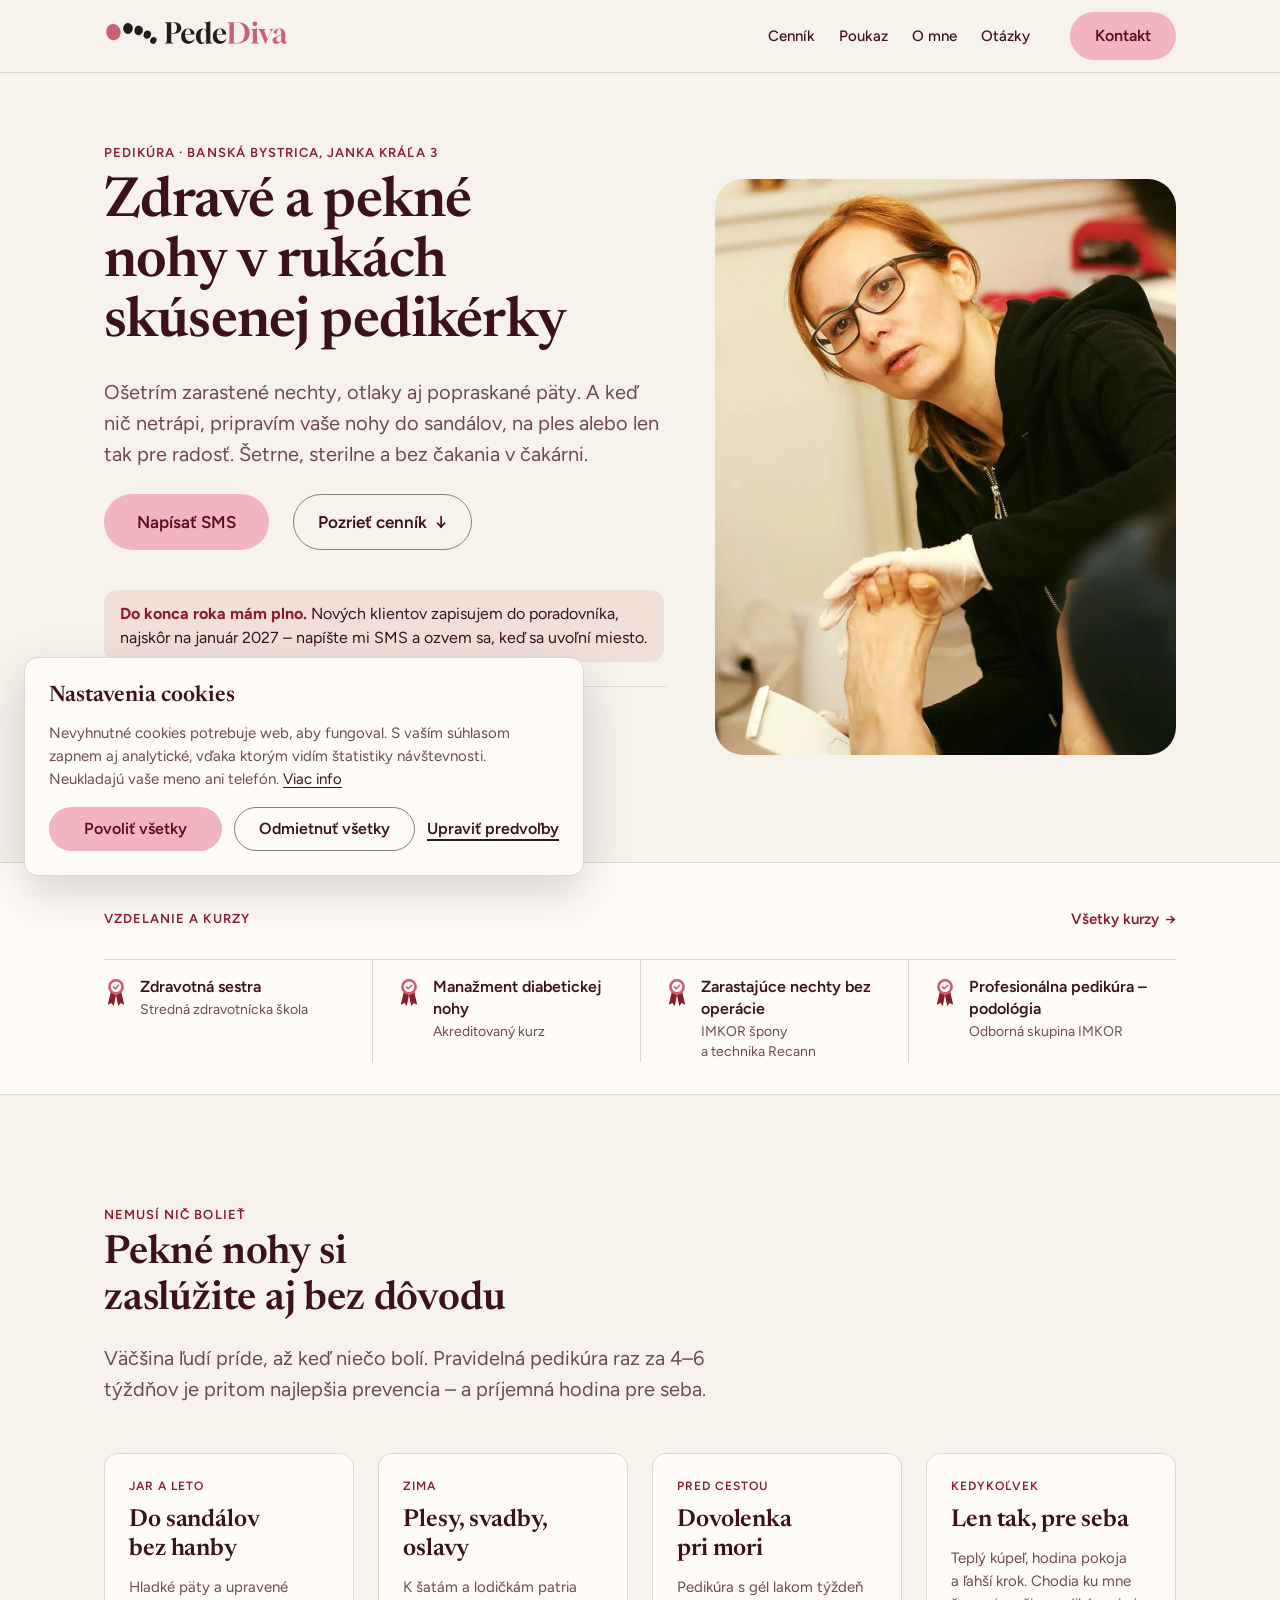
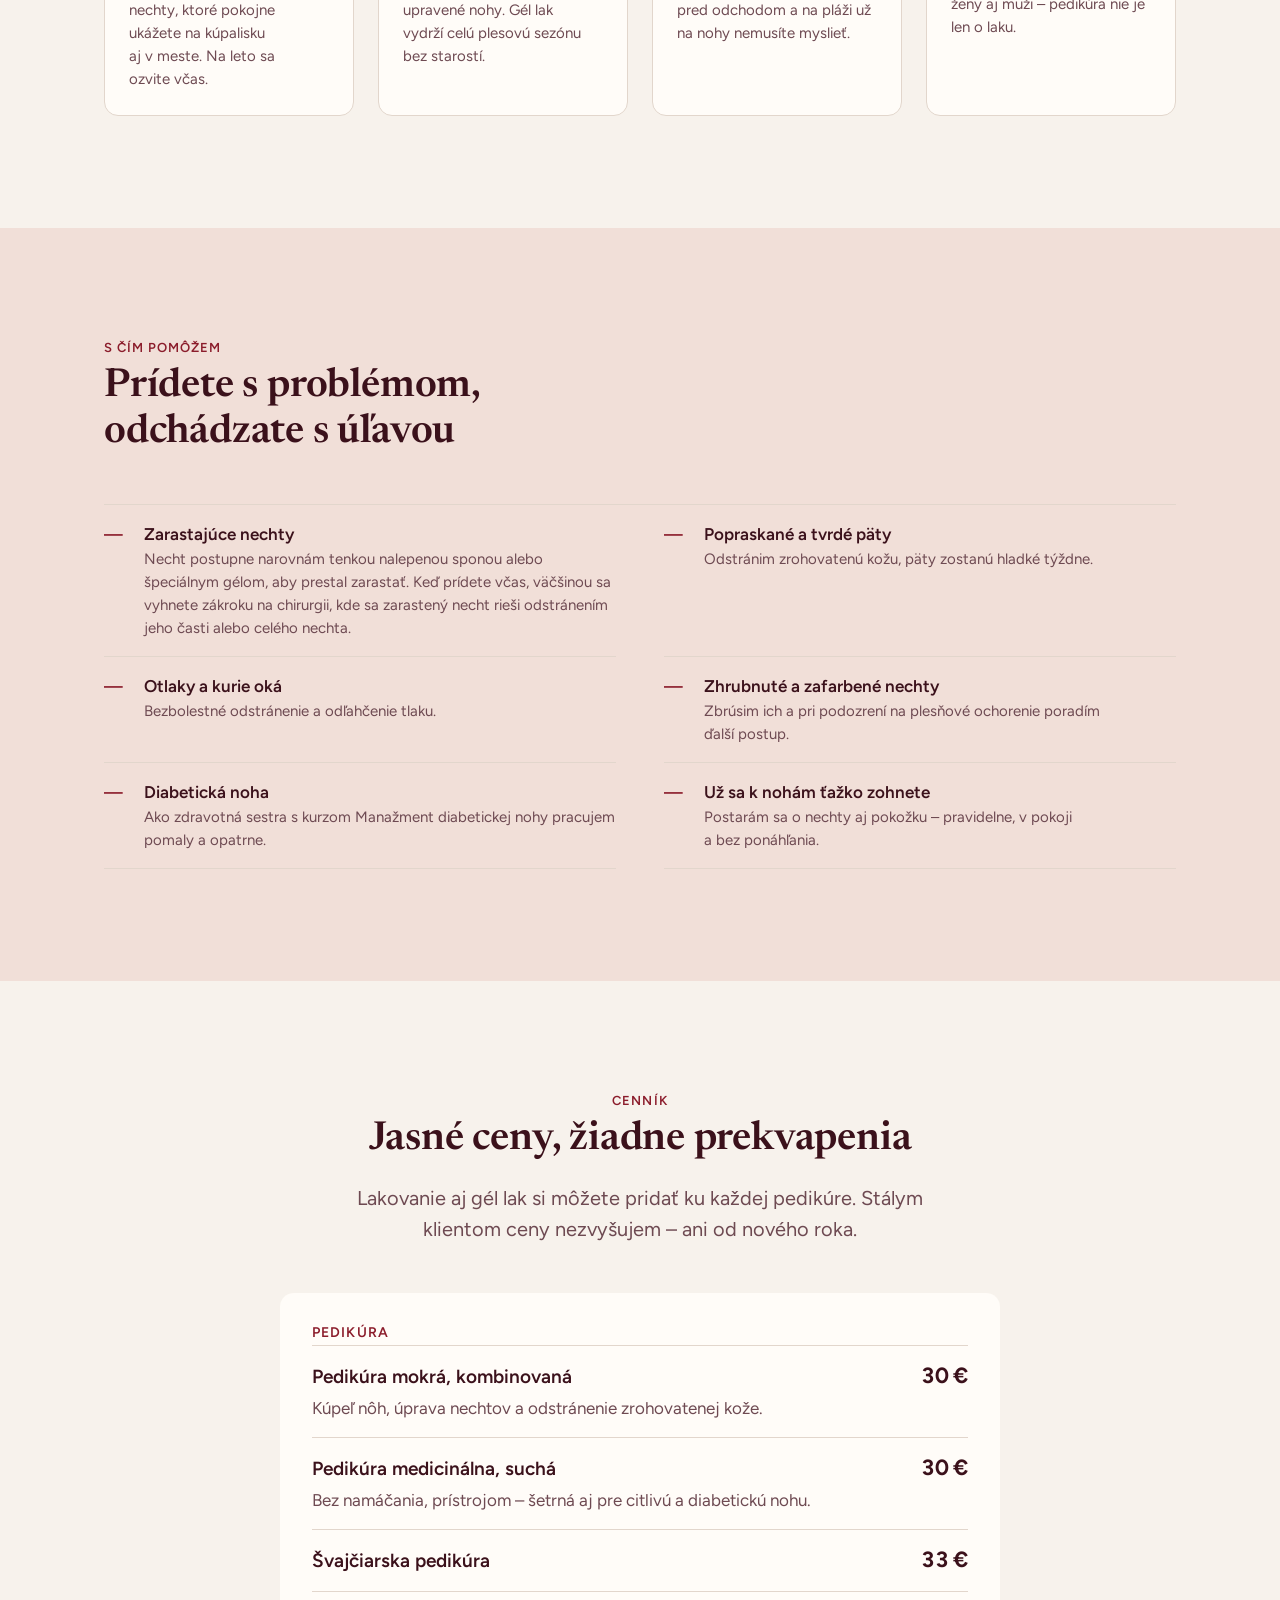
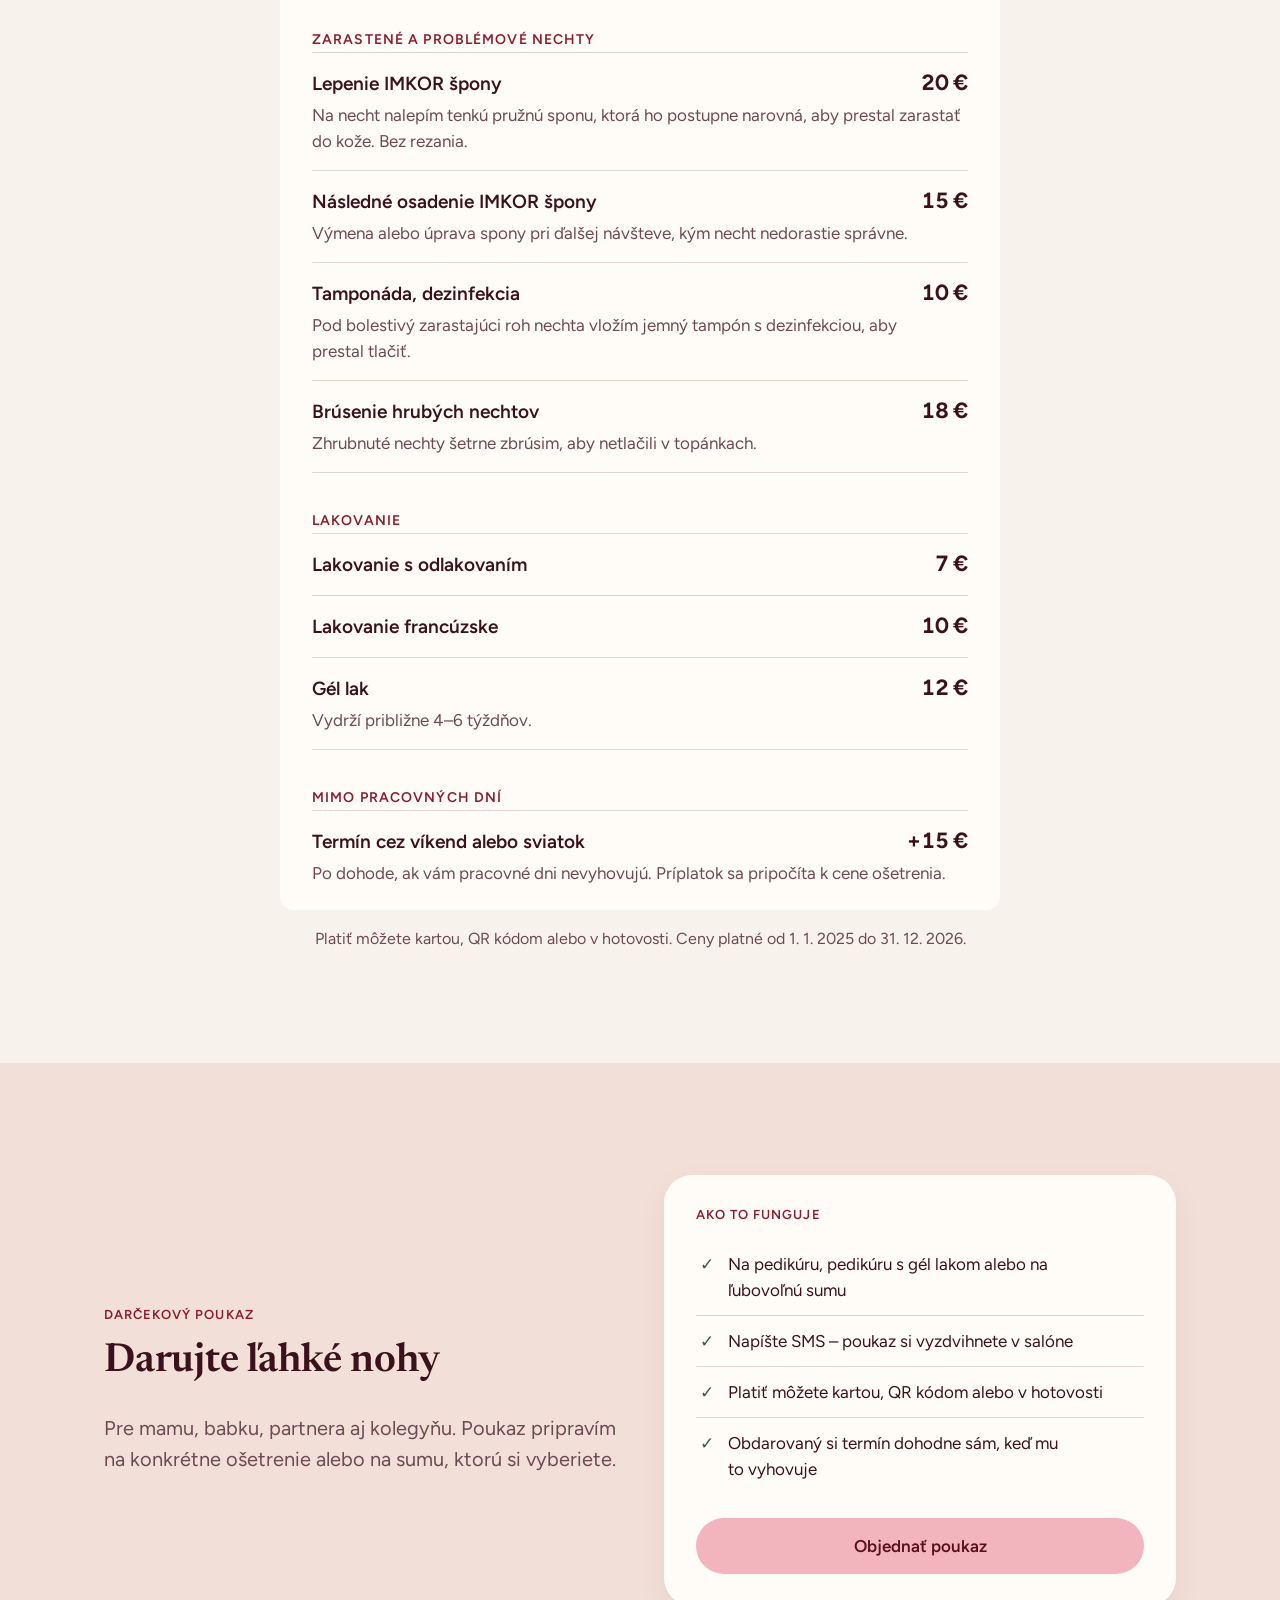
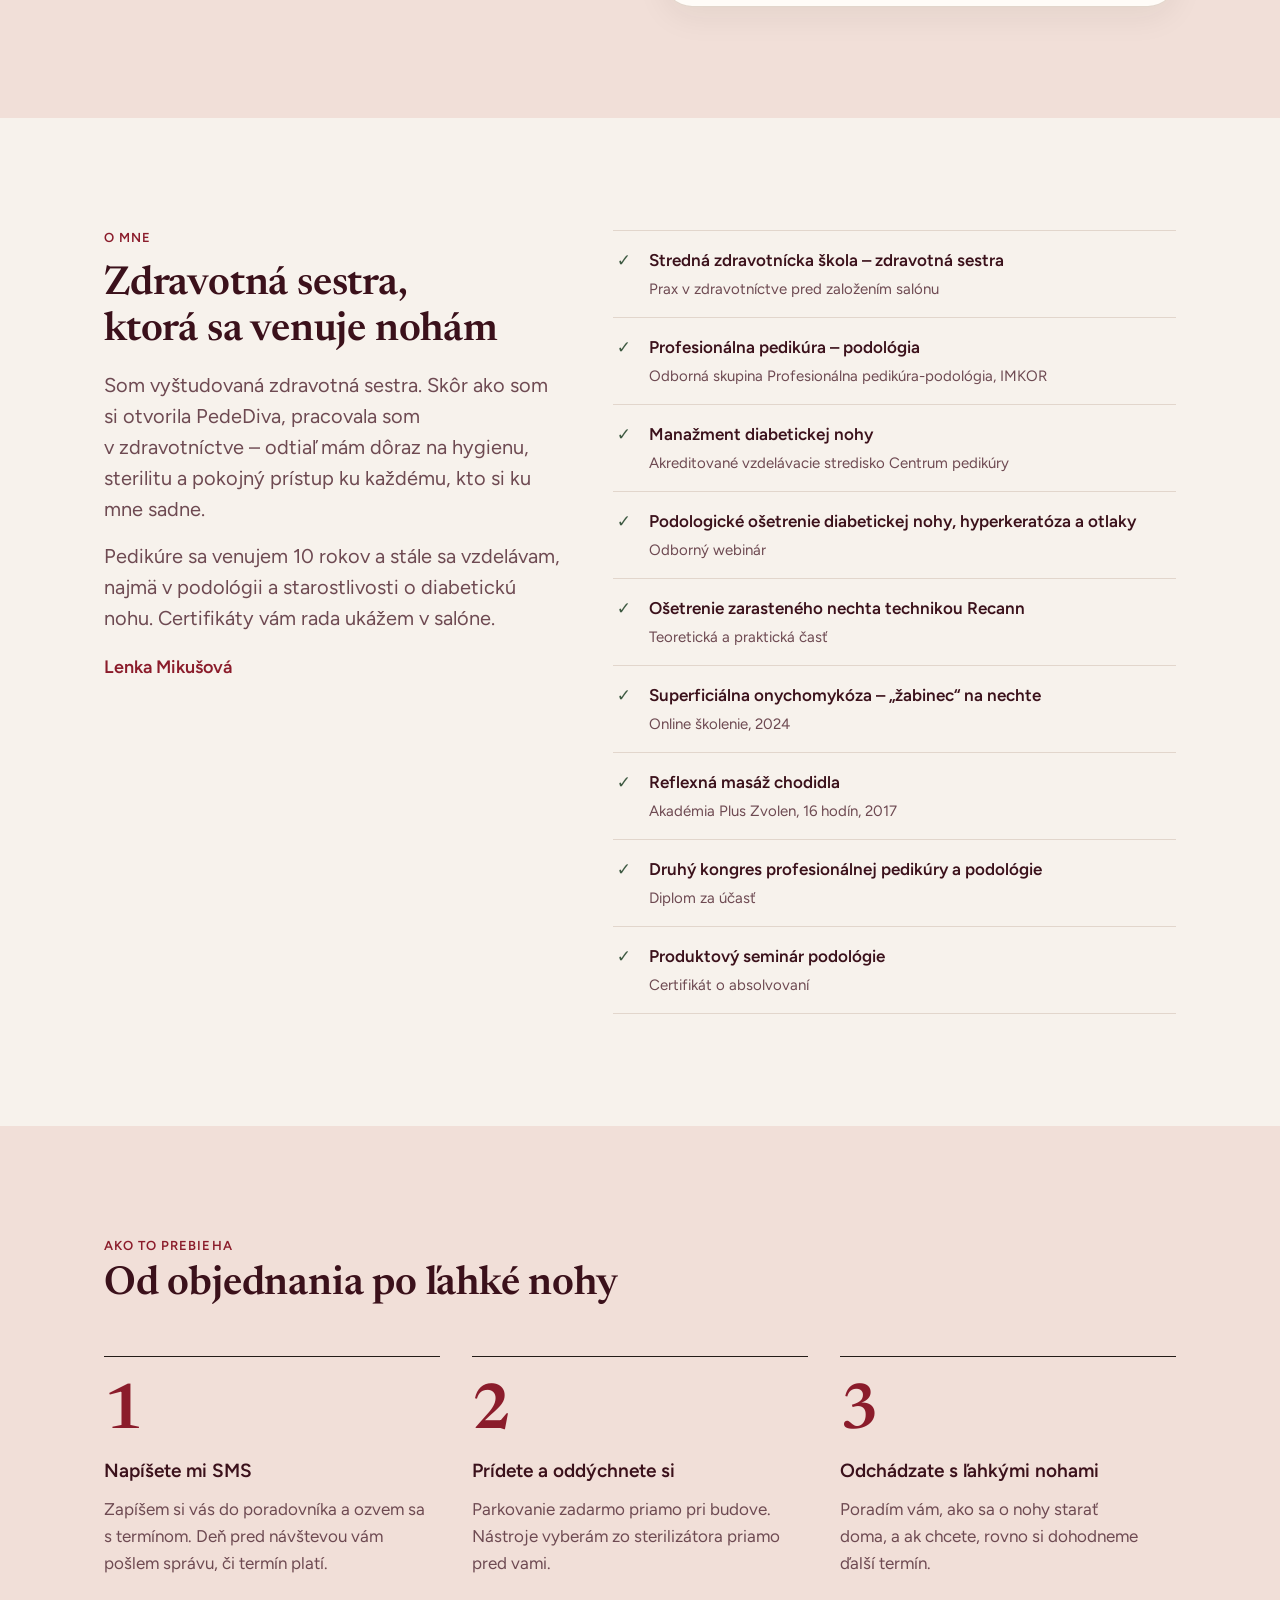
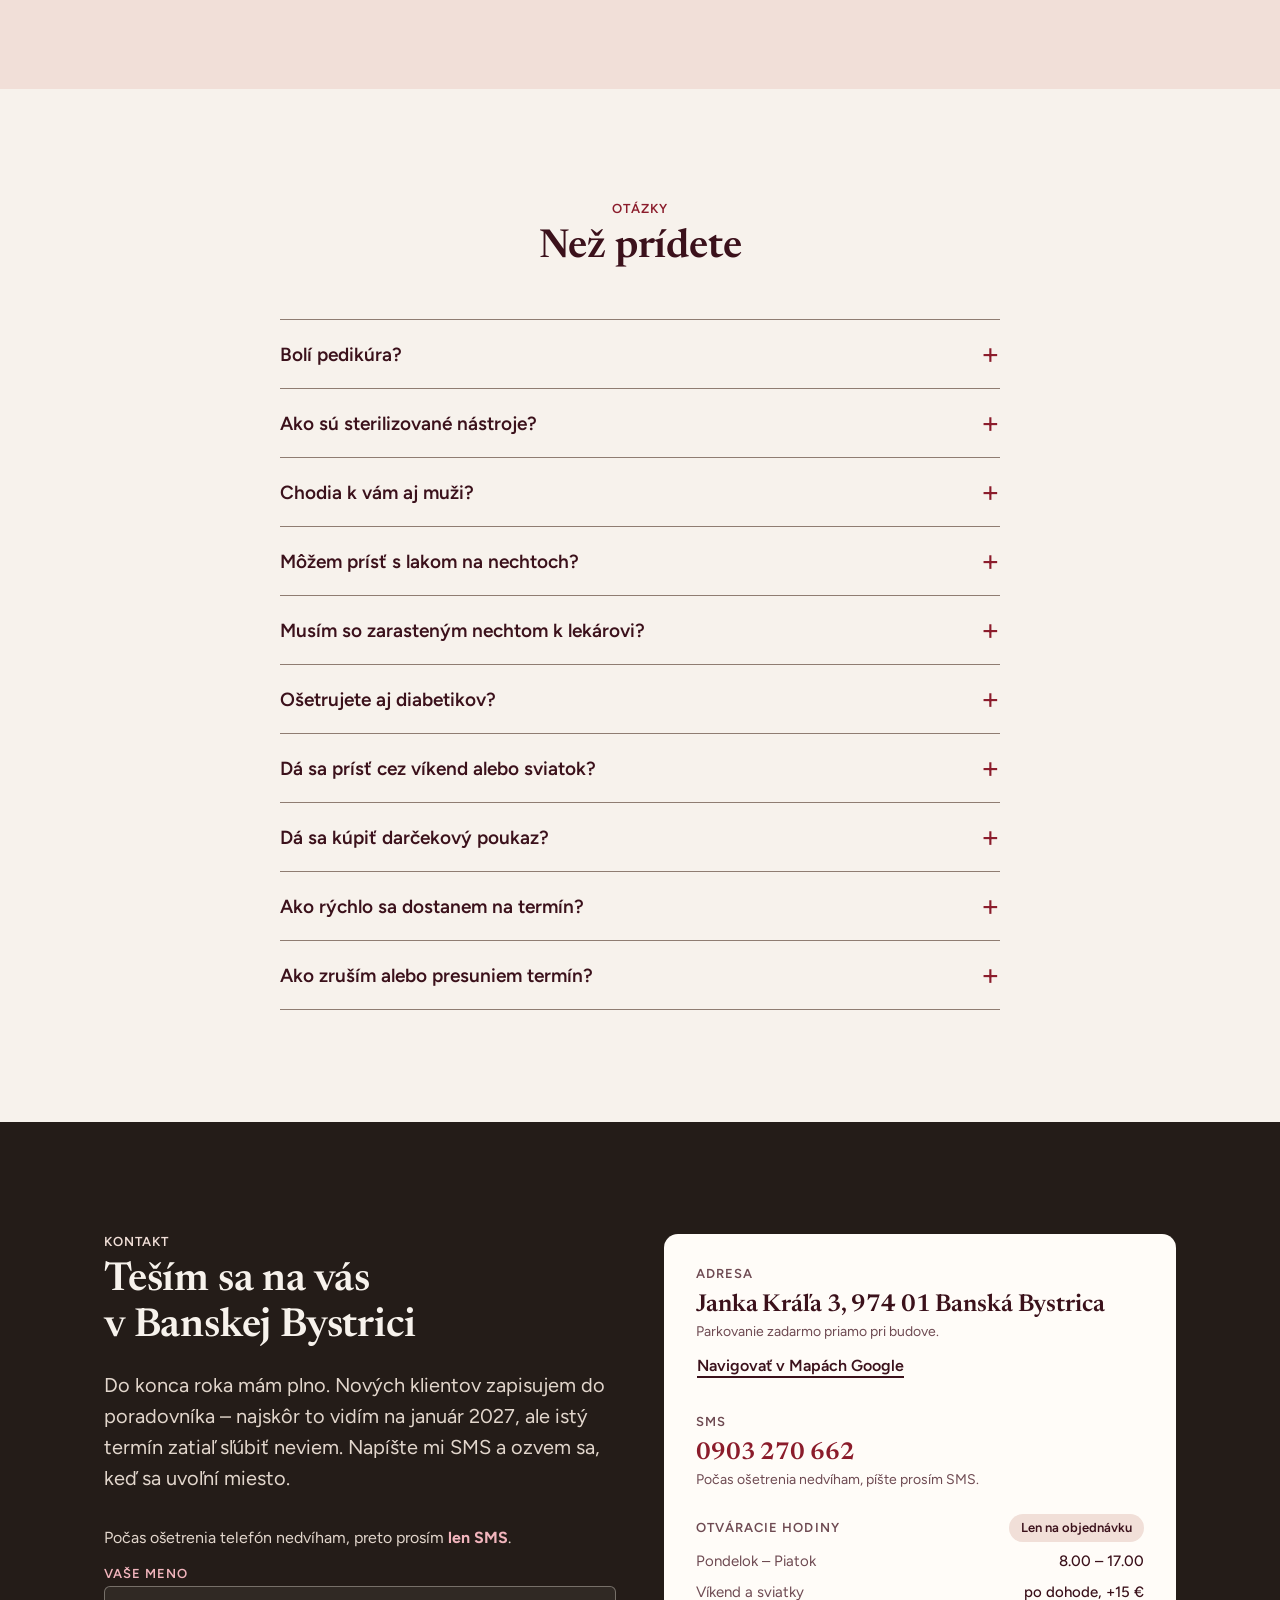
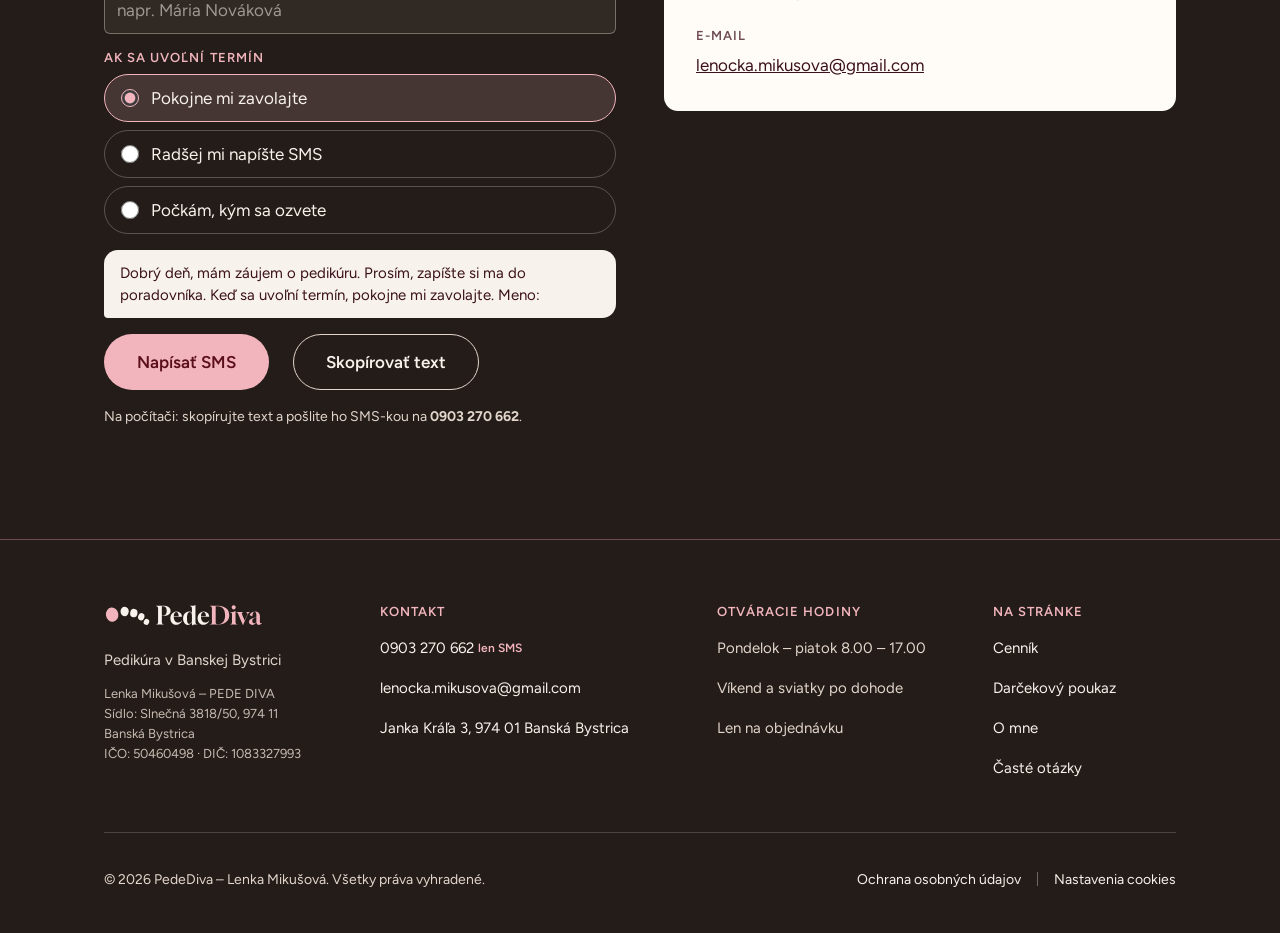
==== commit 9fbfdb29: "Add files via upload" ====
--- a/index.html
+++ b/index.html
@@ -107,7 +107,7 @@
 </section>
 
 <section class="pd-section pd-center" id="cennik"><div class="pd-wrap">
-  <div class="pd-head" data-reveal><p class="pd-eyebrow">Cenník</p><h2 class="pd-h2">Jasné ceny, žiadne prekvapenia</h2><p class="pd-lead">Lakovanie aj gél lak si môžete pridať ku každej pedikúre.</p></div>
+  <div class="pd-head" data-reveal><p class="pd-eyebrow">Cenník</p><h2 class="pd-h2">Jasné ceny, žiadne prekvapenia</h2><p class="pd-lead">Lakovanie aj gél lak si môžete pridať ku každej pedikúre. Stálym klientom ceny nezvyšujem – ani od nového roka.</p></div>
   <ul class="pd-prices" data-reveal>
     <li class="pd-prices__group"><h3>Pedikúra</h3></li>
     <li class="pd-price"><span class="pd-price__name">Pedikúra mokrá, kombinovaná</span><span class="pd-price__amount">30 €</span><span class="pd-price__desc">Kúpeľ nôh, úprava nechtov a odstránenie zrohovatenej kože.</span></li>
@@ -125,7 +125,7 @@
     <li class="pd-prices__group"><h3>Mimo pracovných dní</h3></li>
     <li class="pd-price"><span class="pd-price__name">Termín cez víkend alebo sviatok</span><span class="pd-price__amount">+15 €</span><span class="pd-price__desc">Po dohode, ak vám pracovné dni nevyhovujú. Príplatok sa pripočíta k cene ošetrenia.</span></li>
   </ul>
-  <p class="pd-prices-foot pd-small">Platiť môžete kartou, QR kódom alebo v hotovosti. Ceny platné od 1. 1. 2025.</p>
+  <p class="pd-prices-foot pd-small">Platiť môžete kartou, QR kódom alebo v hotovosti. Ceny platné od 1. 1. 2025 do 31. 12. 2026.</p>
 </div></section>
 
 <section class="pd-section pd-section--blush" id="poukaz"><div class="pd-wrap pd-gift">
@@ -150,7 +150,7 @@
     <p class="pd-eyebrow">O mne</p>
     <h2 class="pd-h2">Zdravotná sestra, ktorá sa venuje nohám</h2>
     <p class="pd-lead">Som vyštudovaná zdravotná sestra. Skôr ako som si otvorila PedeDiva, pracovala som v zdravotníctve – odtiaľ mám dôraz na hygienu, sterilitu a pokojný prístup ku každému, kto si ku mne sadne.</p>
-    <p>Pedikúre sa venujem 10 rokov a stále sa vzdelávam, najmä v podológii a starostlivosti o diabetickú nohu. Certifikáty vám rada ukážem v salóne.</p>
+    <p class="pd-lead">Pedikúre sa venujem 10 rokov a stále sa vzdelávam, najmä v podológii a starostlivosti o diabetickú nohu. Certifikáty vám rada ukážem v salóne.</p>
     <p class="pd-about__sign">Lenka Mikušová</p>
   </div>
   <ul class="pd-certs" data-reveal>
--- a/css/style.css
+++ b/css/style.css
@@ -630,3 +630,10 @@
 .pd-desktop-only { display: none; }
 @media (hover: hover) and (pointer: fine) { .pd-desktop-only { display: revert; } button.pd-desktop-only { display: inline-flex; } }
 .pd-footer__tag { font-size: 12px; font-weight: 600; color: var(--lak); margin-left: 4px; white-space: nowrap; }
+
+/* O mne – jednotné písmo: nadpis serif, text a podpis v jednom bezpätkovom štýle */
+.pd-about__text .pd-lead { margin-top: 0; }
+.pd-about__sign { font-family: var(--font-sans); font-size: 18px; line-height: 27px; font-weight: 600; letter-spacing: 0; color: var(--lak-text); margin-top: var(--space-1); }
+/* Kontakt – číslo na SMS bez podčiarknutia, vo farbe */
+.pd-contact__big a[href^="sms:"] { color: var(--lak-text); text-decoration: none; }
+.pd-contact__big a[href^="sms:"]:hover { color: var(--lak-logo); }
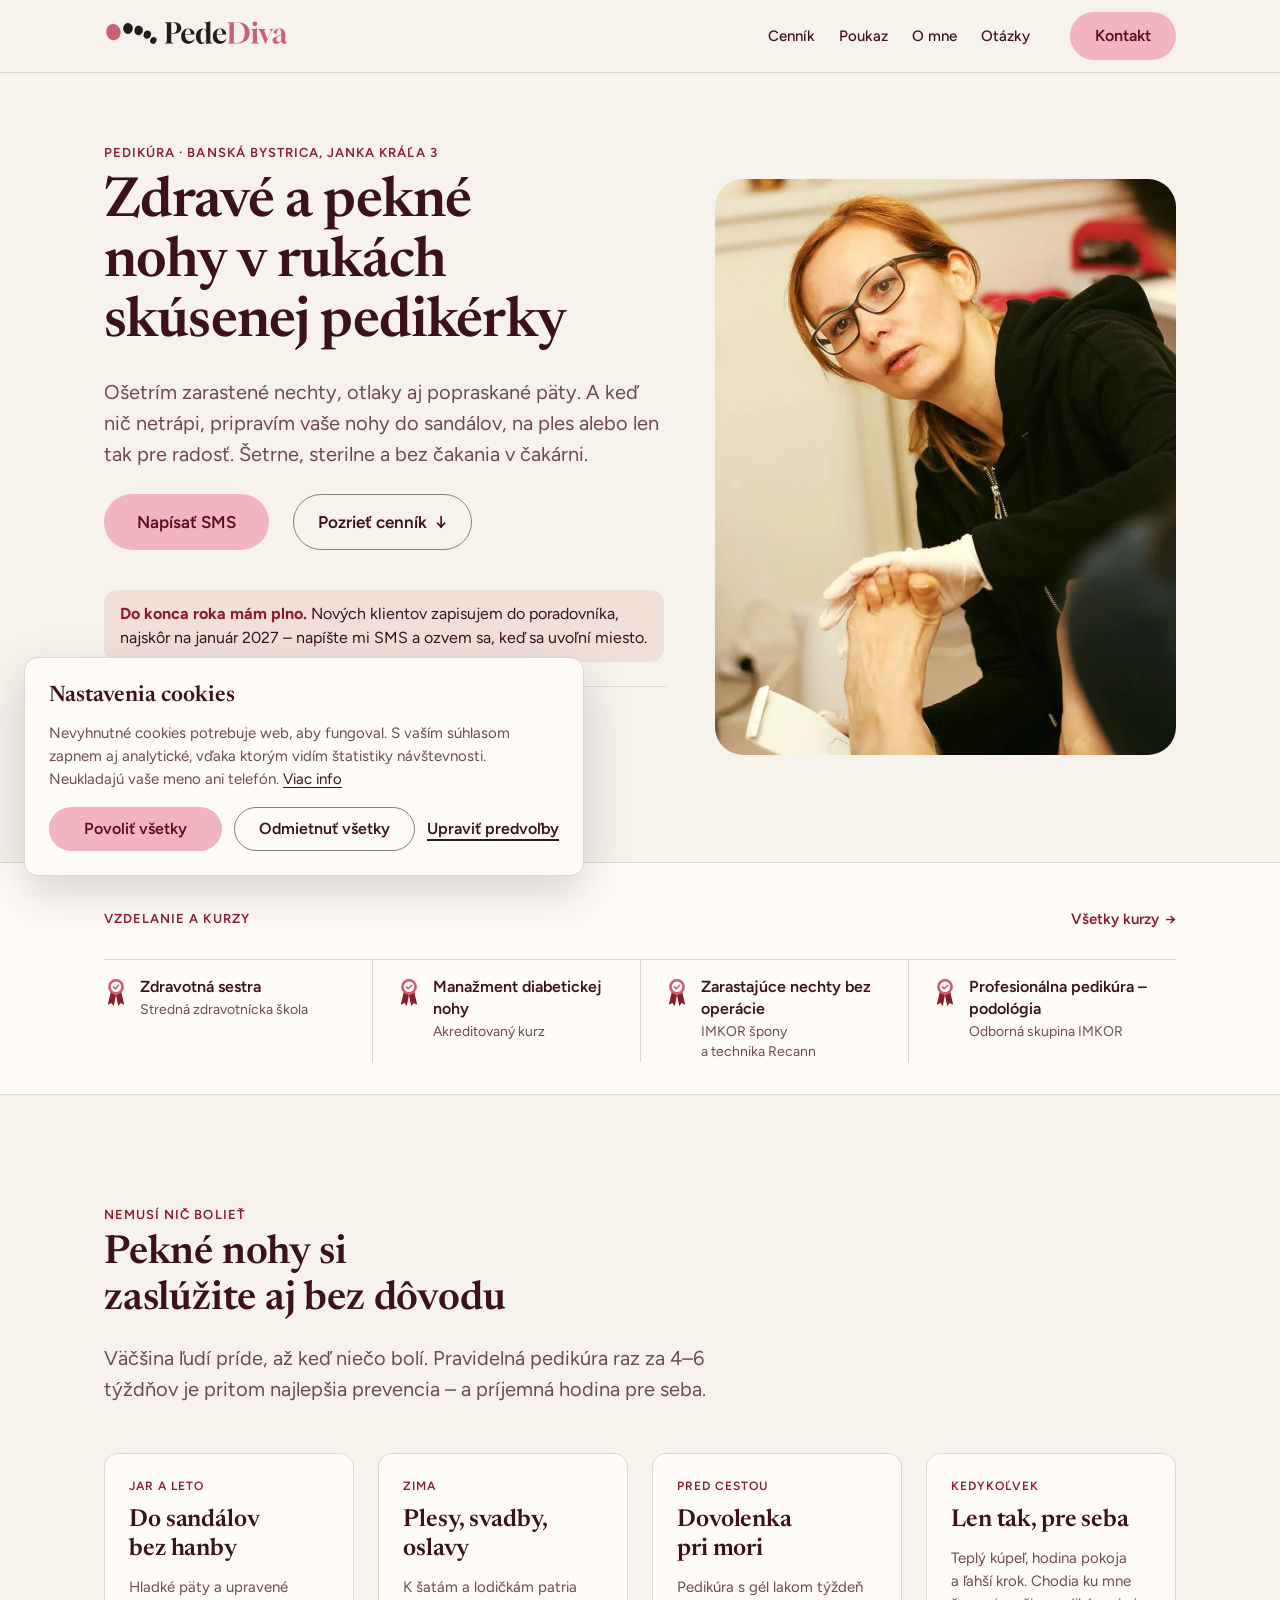
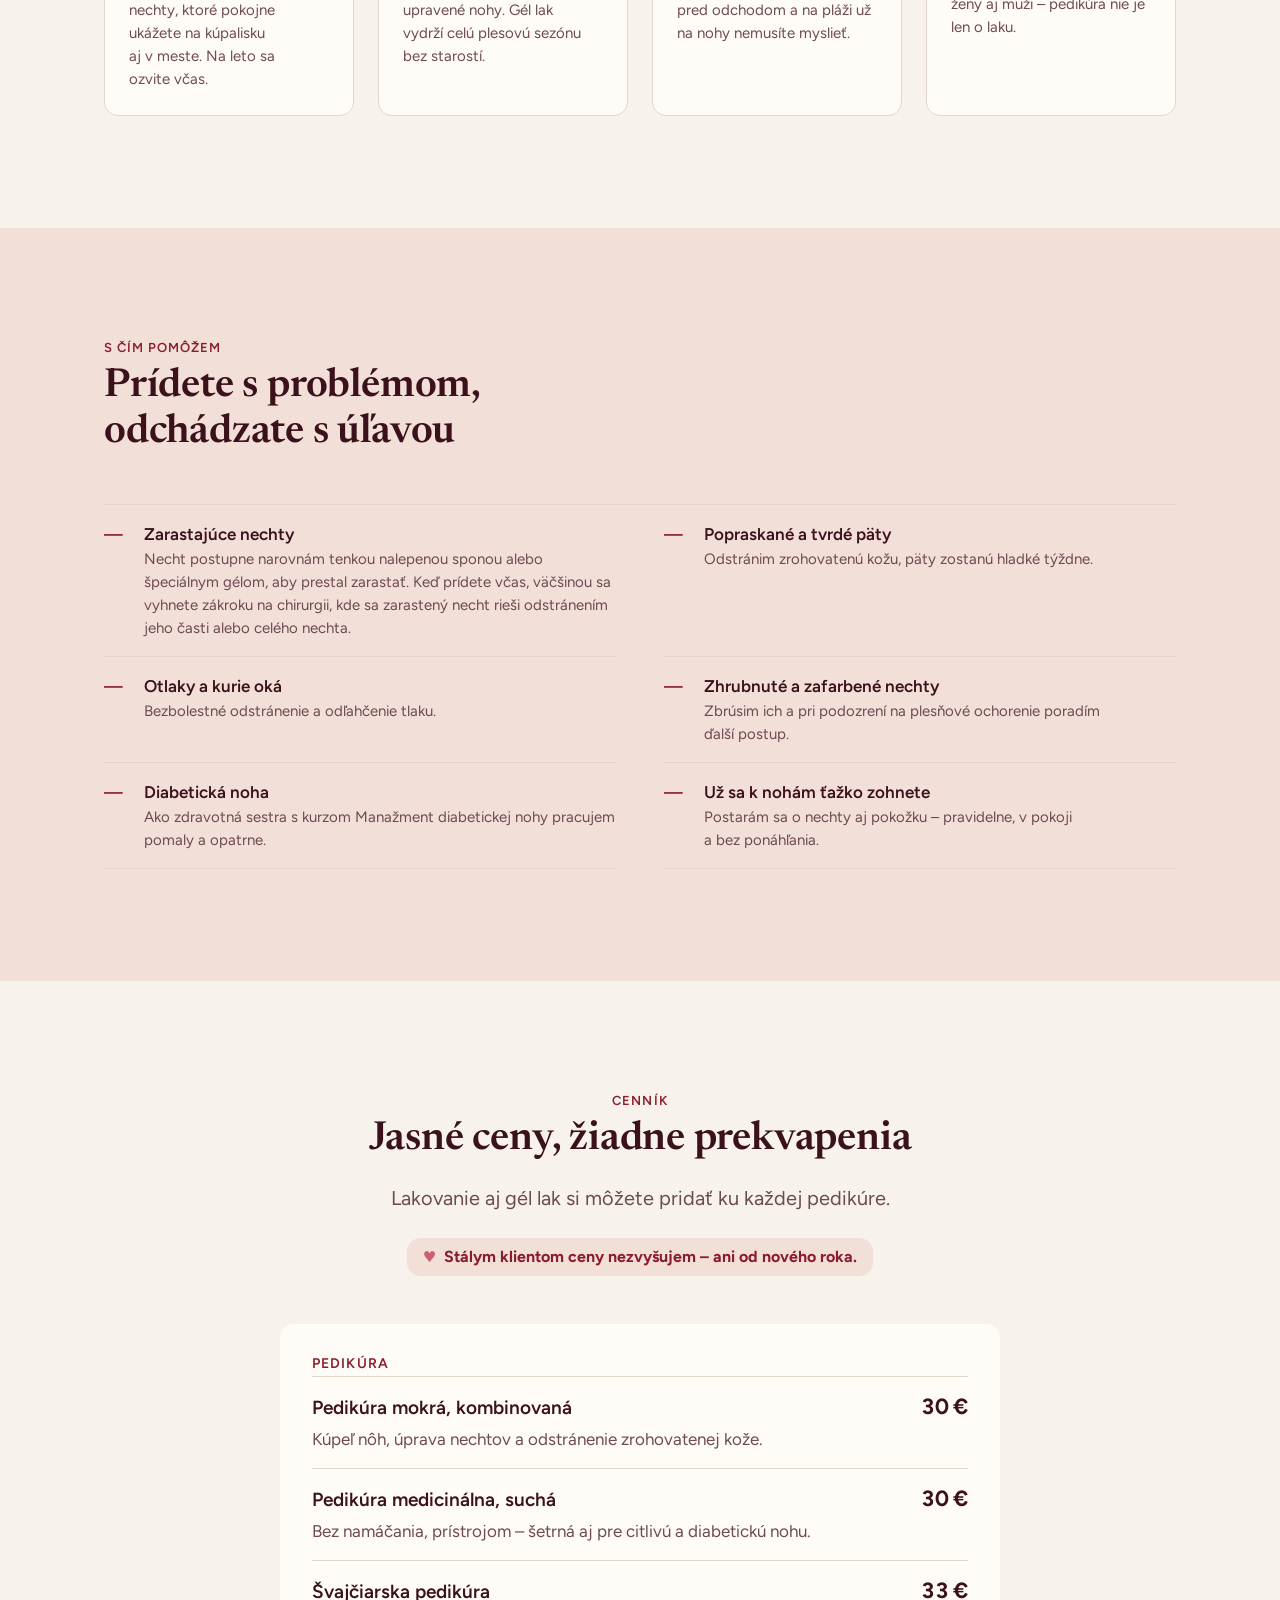
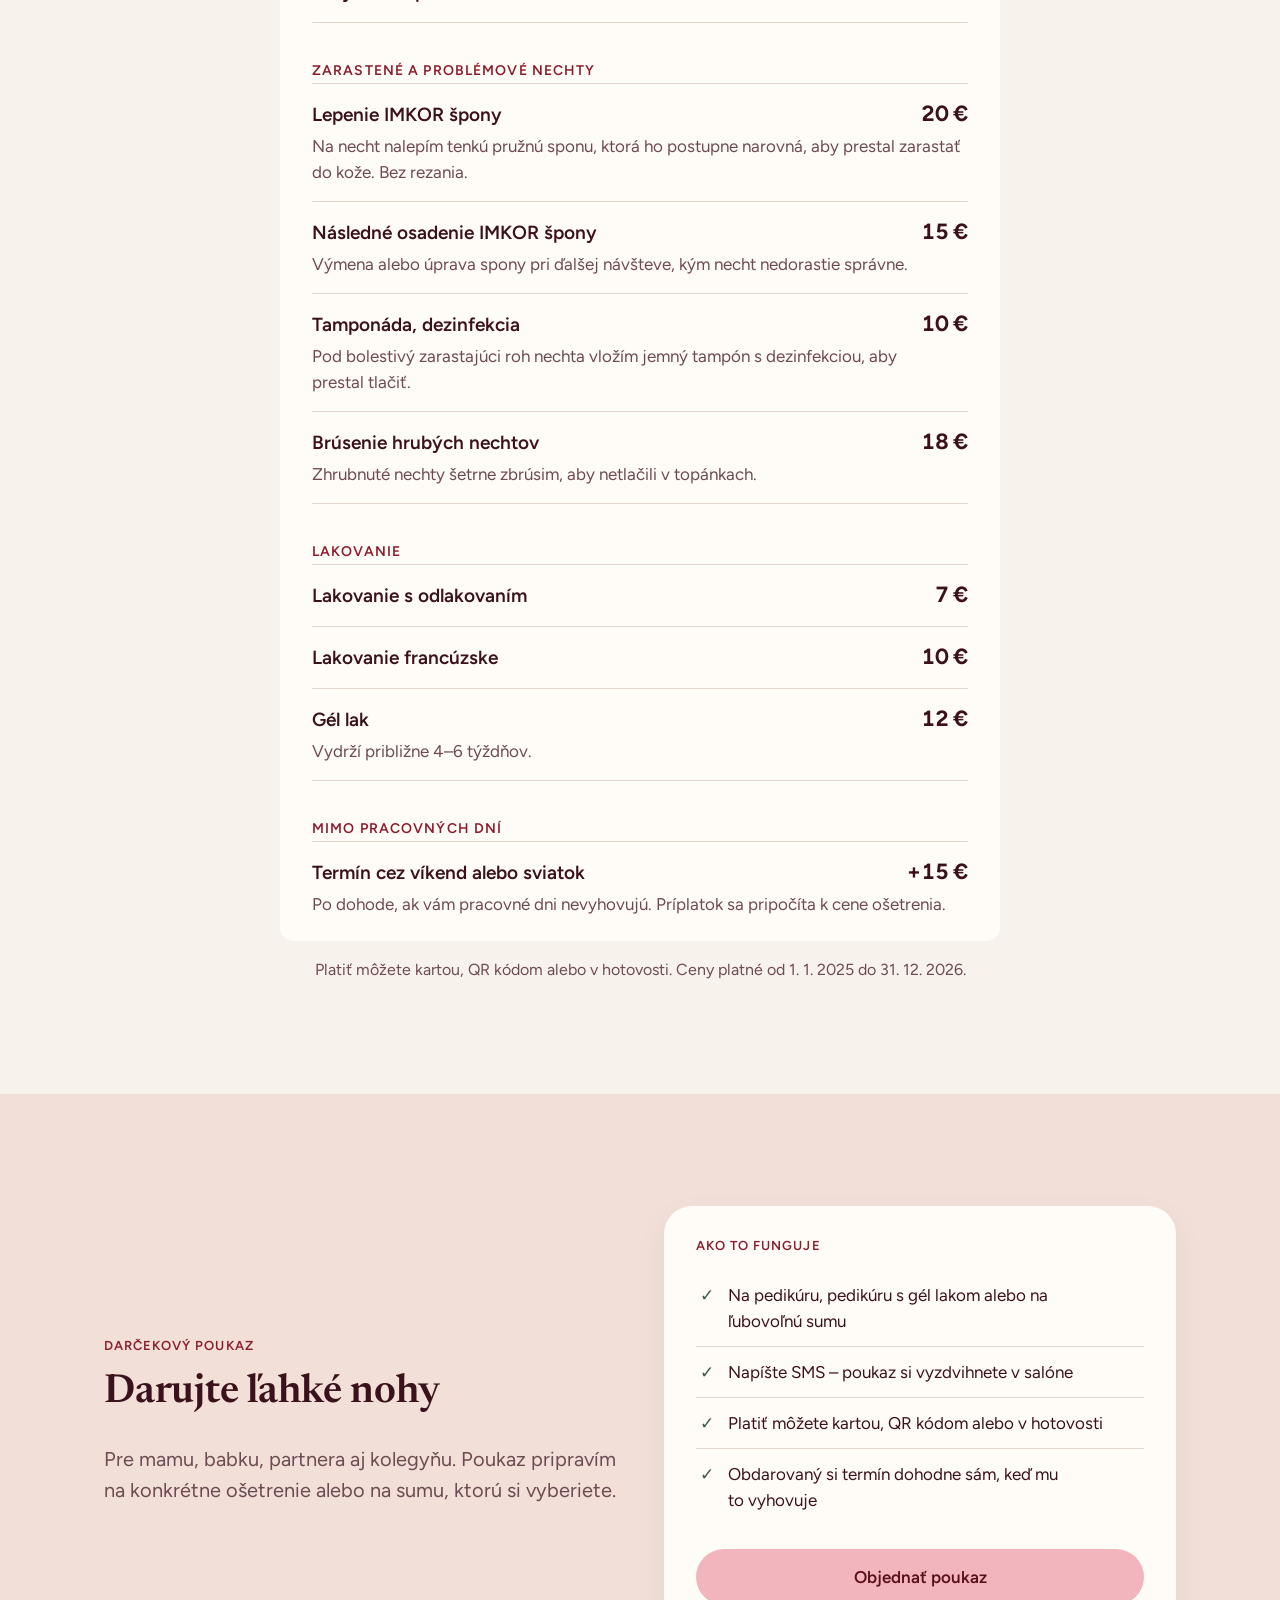
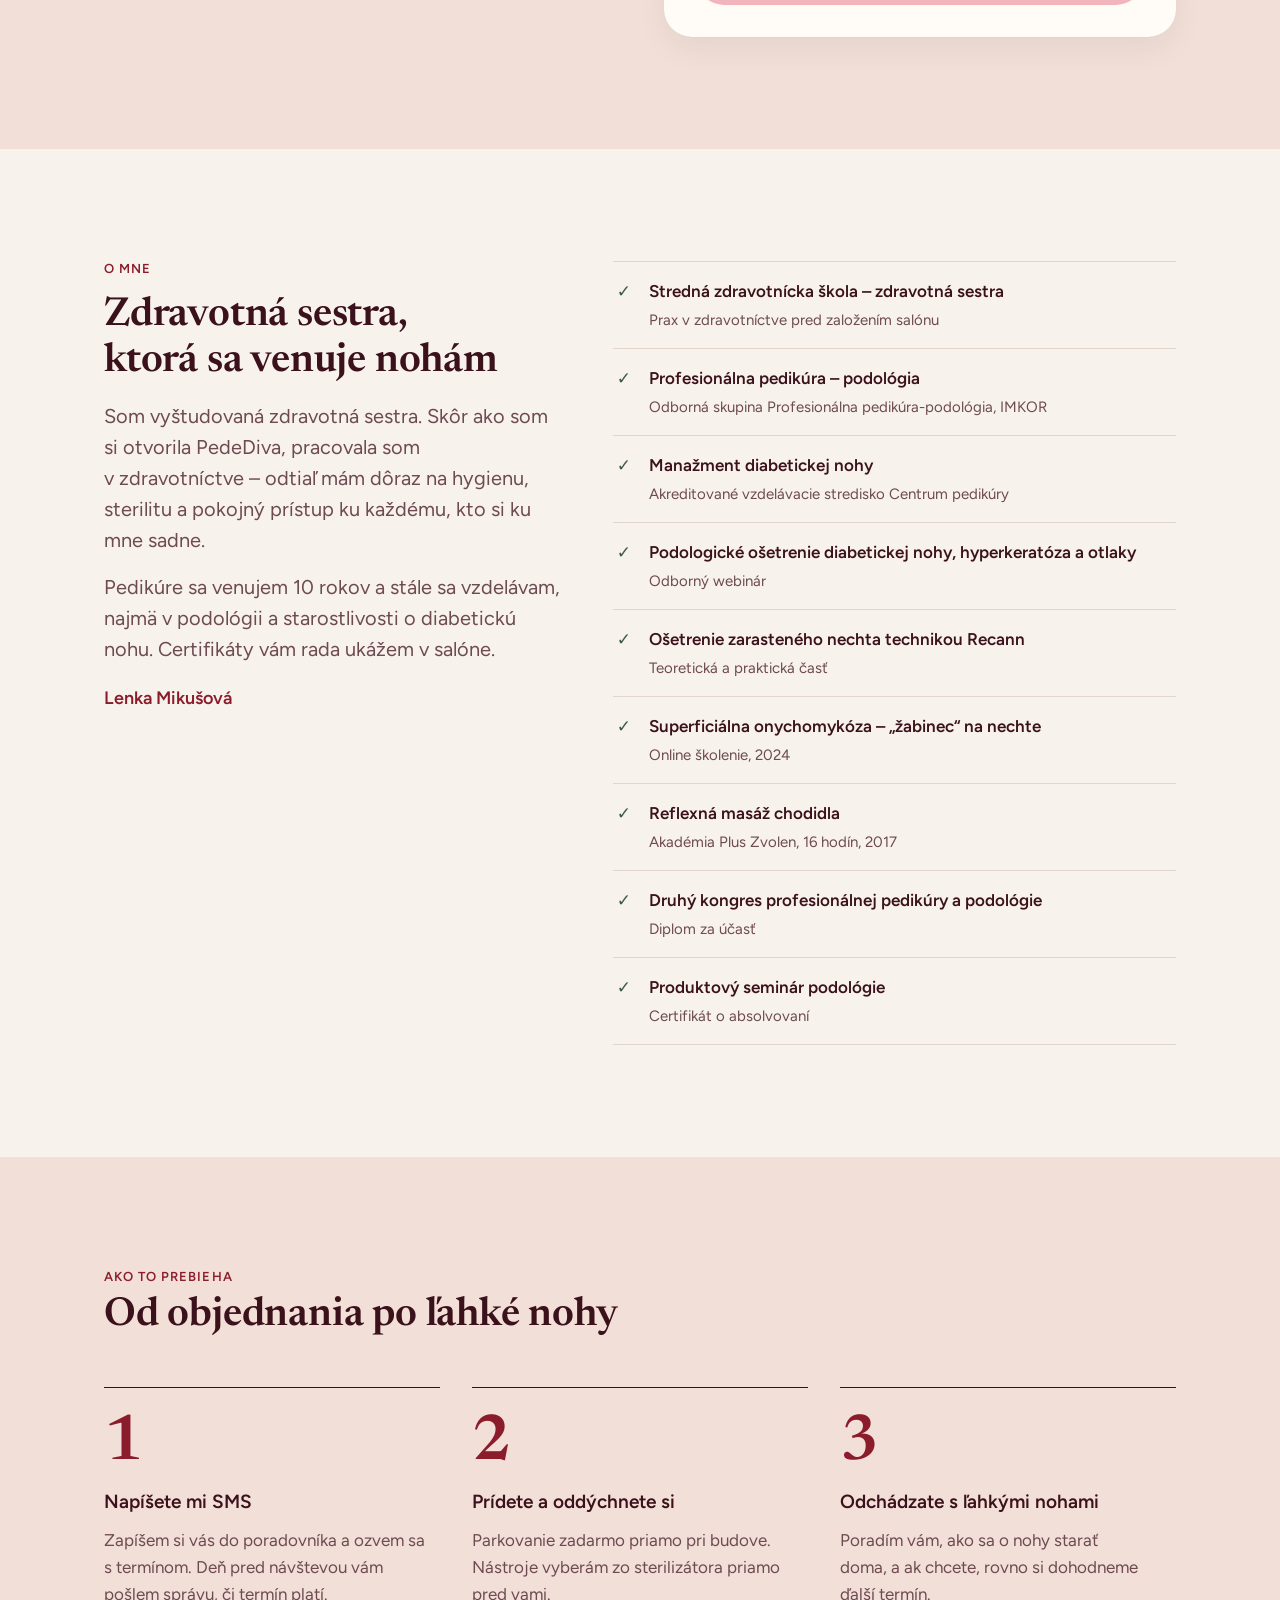
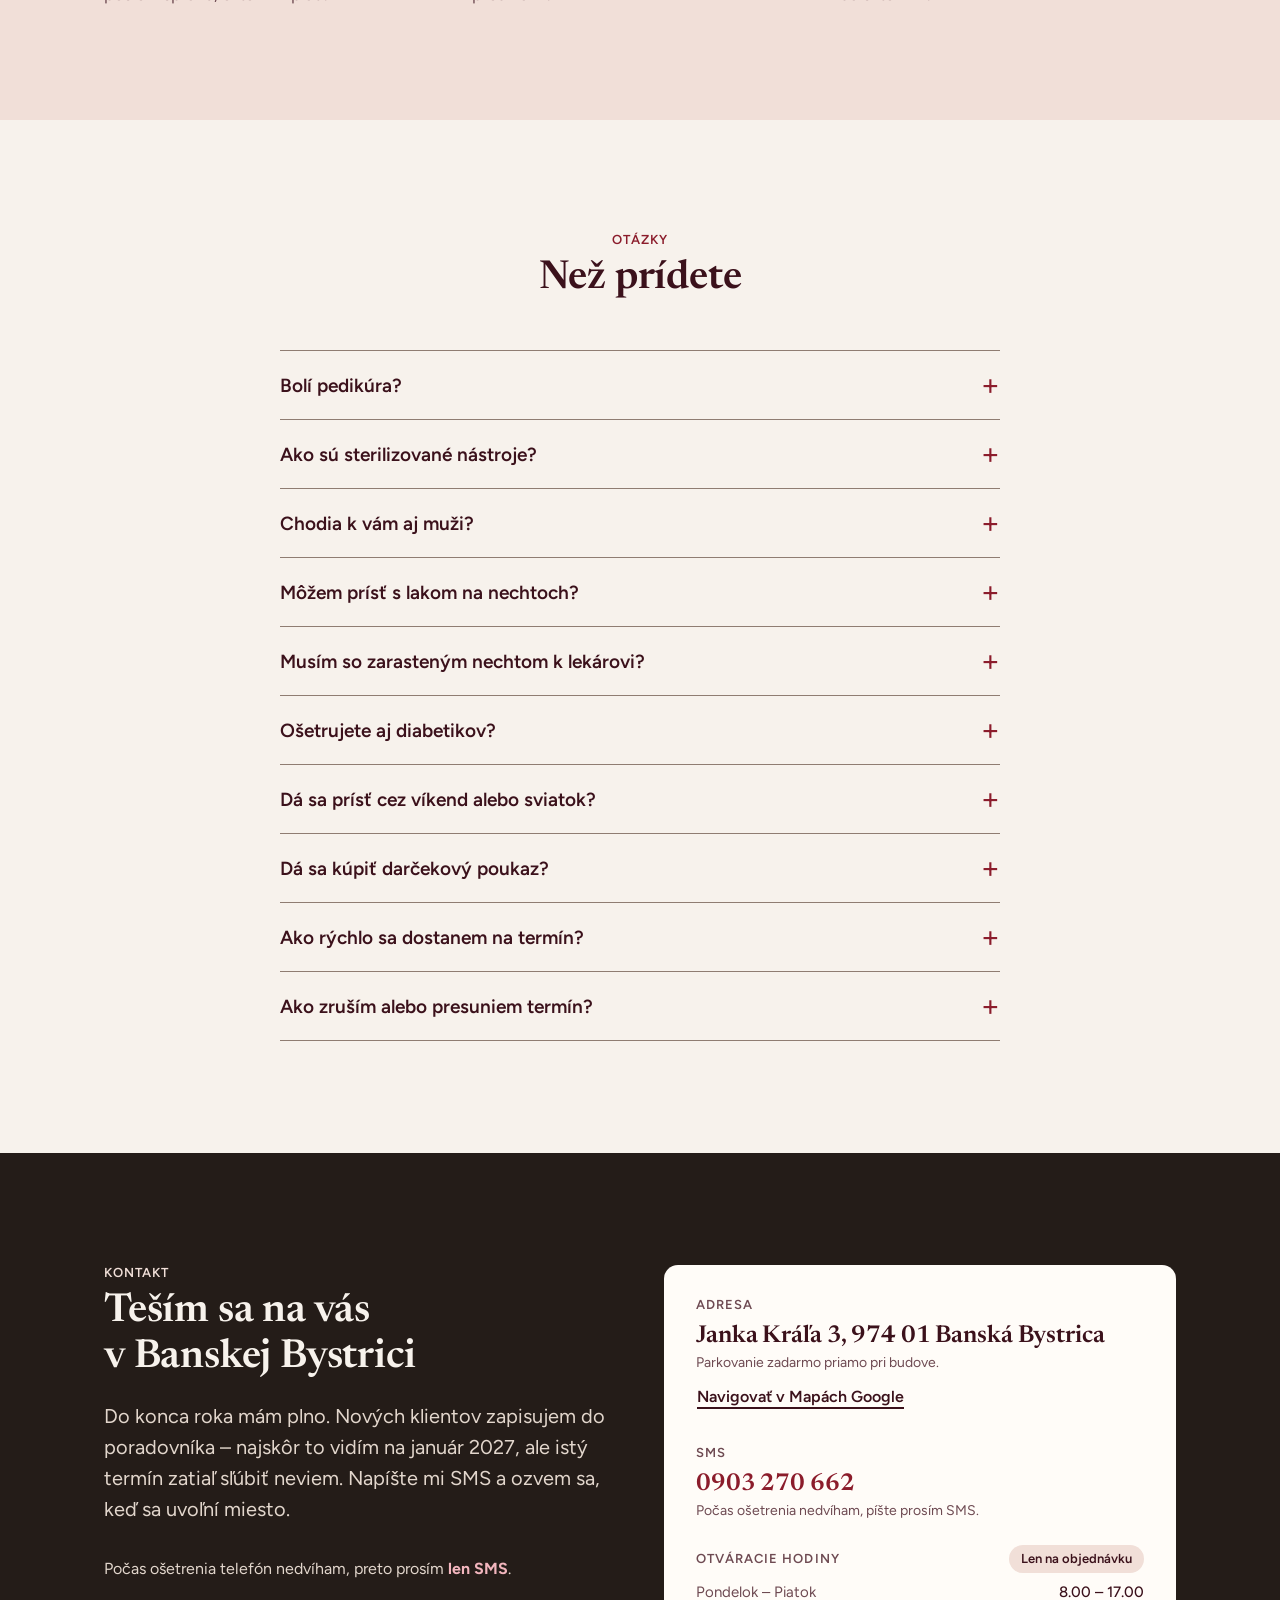
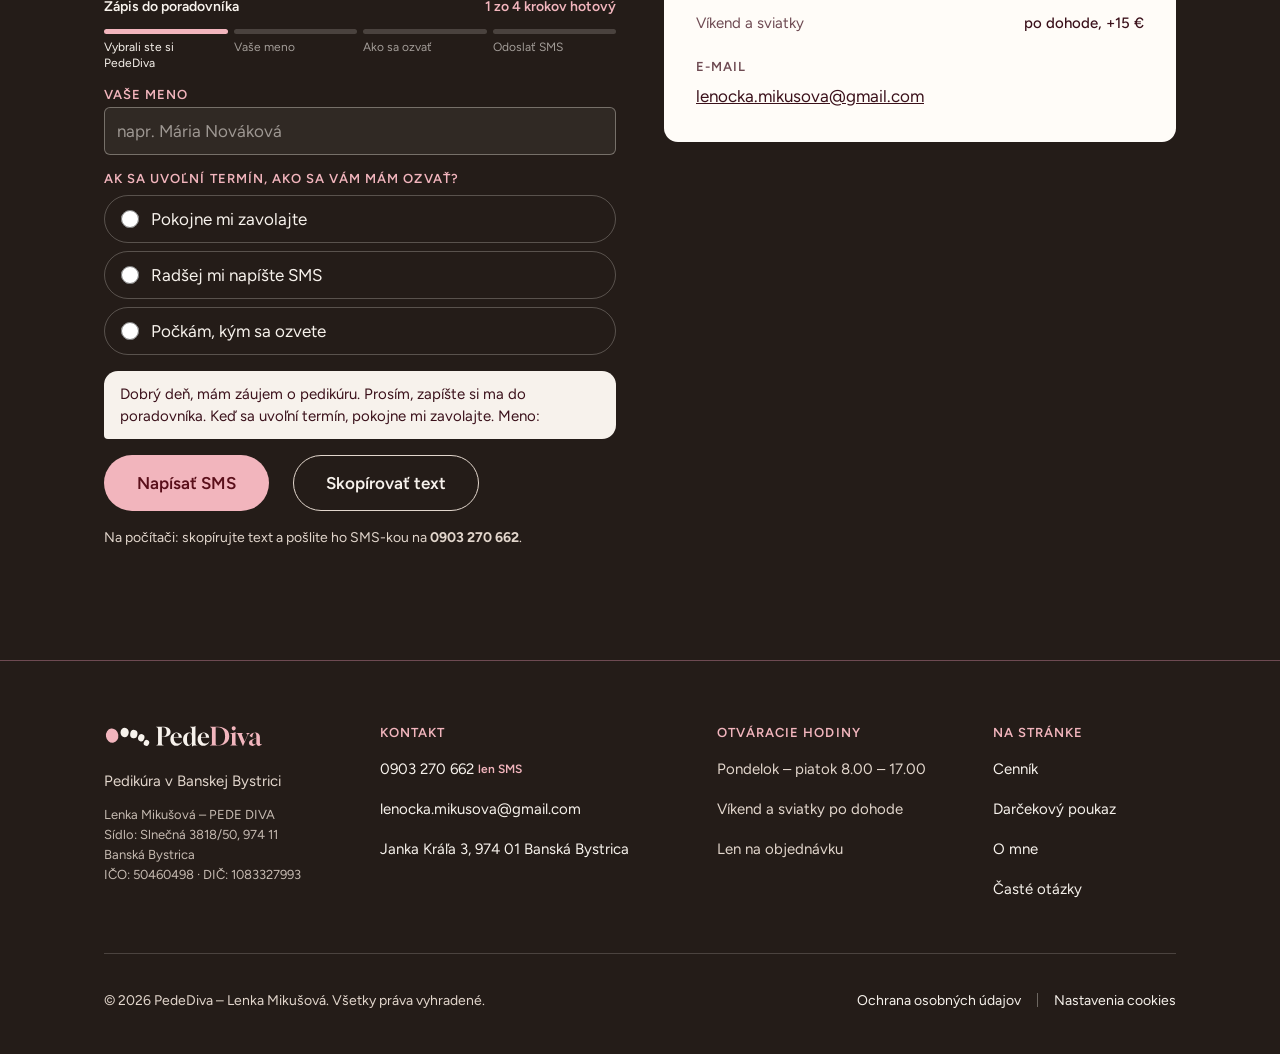
==== commit 61019ee9: "Add files via upload" ====
--- a/index.html
+++ b/index.html
@@ -17,7 +17,7 @@
 <meta property="og:image:height" content="630">
 <meta property="og:image:alt" content="PedeDiva – medicinálna pedikúra v Banskej Bystrici">
 <meta name="twitter:card" content="summary_large_image">
-<script>document.documentElement.classList.add('js')</script>
+<script src="/js/boot.js"></script>
 <link rel="preload" href="fonts/figtree.woff2" as="font" type="font/woff2" crossorigin>
 <link rel="preload" href="fonts/newsreader-600.woff2" as="font" type="font/woff2" crossorigin>
 <link rel="preload" as="image" href="img/majitelka-pri-praci.webp" fetchpriority="high">
@@ -31,7 +31,7 @@
 <meta name="apple-mobile-web-app-title" content="PedeDiva">
 <link rel="stylesheet" href="css/tokens.css">
 <link rel="stylesheet" href="css/style.css">
-<script src="js/consent.js" defer></script>
+<script src="/js/consent.js" defer></script>
 <script type="application/ld+json">{"@context": "https://schema.org", "@type": "BeautySalon", "@id": "https://pedediva.sk/#salon", "name": "PedeDiva", "url": "https://pedediva.sk/", "image": "https://pedediva.sk/img/og-pedediva-2.jpg", "logo": "https://pedediva.sk/img/logo/pedediva-logo.svg", "description": "Pedikúra v Banskej Bystrici od skúsenej pedikérky a zdravotnej sestry s 10 rokmi praxe – zarastené nechty, otlaky, popraskané päty, diabetická noha, lakovanie a gél lak.", "telephone": "+421903270662", "email": "lenocka.mikusova@gmail.com", "priceRange": "7 € – 33 €", "currenciesAccepted": "EUR", "paymentAccepted": "Cash, Credit Card, QR", "address": {"@type": "PostalAddress", "streetAddress": "Janka Kráľa 3", "postalCode": "974 01", "addressLocality": "Banská Bystrica", "addressCountry": "SK"}, "geo": {"@type": "GeoCoordinates", "latitude": 48.7328, "longitude": 19.1391}, "hasMap": "https://www.google.com/maps/search/?api=1&query=PEDE+DIVA&query_place_id=ChIJW1UWasQ9FUcRttKpU3KRBxk", "areaServed": {"@type": "City", "name": "Banská Bystrica"}, "openingHoursSpecification": [{"@type": "OpeningHoursSpecification", "dayOfWeek": ["Monday", "Tuesday", "Wednesday", "Thursday", "Friday"], "opens": "08:00", "closes": "17:00"}], "founder": {"@type": "Person", "name": "Lenka Mikušová", "jobTitle": "Pedikérka, zdravotná sestra"}, "hasOfferCatalog": {"@type": "OfferCatalog", "name": "Cenník", "itemListElement": [{"@type": "Offer", "price": "30", "priceCurrency": "EUR", "itemOffered": {"@type": "Service", "name": "Pedikúra mokrá, kombinovaná"}}, {"@type": "Offer", "price": "30", "priceCurrency": "EUR", "itemOffered": {"@type": "Service", "name": "Pedikúra medicinálna, suchá"}}, {"@type": "Offer", "price": "33", "priceCurrency": "EUR", "itemOffered": {"@type": "Service", "name": "Švajčiarska pedikúra"}}, {"@type": "Offer", "price": "20", "priceCurrency": "EUR", "itemOffered": {"@type": "Service", "name": "Lepenie IMKOR špony"}}, {"@type": "Offer", "price": "15", "priceCurrency": "EUR", "itemOffered": {"@type": "Service", "name": "Následné osadenie IMKOR špony"}}, {"@type": "Offer", "price": "10", "priceCurrency": "EUR", "itemOffered": {"@type": "Service", "name": "Tamponáda, dezinfekcia"}}, {"@type": "Offer", "price": "18", "priceCurrency": "EUR", "itemOffered": {"@type": "Service", "name": "Brúsenie hrubých nechtov"}}, {"@type": "Offer", "price": "7", "priceCurrency": "EUR", "itemOffered": {"@type": "Service", "name": "Lakovanie s odlakovaním"}}, {"@type": "Offer", "price": "10", "priceCurrency": "EUR", "itemOffered": {"@type": "Service", "name": "Lakovanie francúzske"}}, {"@type": "Offer", "price": "12", "priceCurrency": "EUR", "itemOffered": {"@type": "Service", "name": "Gél lak"}}]}}</script>
 <script type="application/ld+json">{"@context": "https://schema.org", "@type": "FAQPage", "mainEntity": [{"@type": "Question", "name": "Bolí pedikúra?", "acceptedAnswer": {"@type": "Answer", "text": "Nie. Pracujem šetrne a priebežne sa pýtam. Ak ošetrujem niečo citlivé, poviem vám to vopred."}}, {"@type": "Question", "name": "Ako sú sterilizované nástroje?", "acceptedAnswer": {"@type": "Answer", "text": "Ako zdravotná sestra na hygienu nedám dopustiť. Každý klient dostane nástroje sterilizované v tepelnom sterilizátore a vyberám ich priamo pred vami."}}, {"@type": "Question", "name": "Chodia k vám aj muži?", "acceptedAnswer": {"@type": "Answer", "text": "Samozrejme. Pedikúra je pre každého, kto chce mať zdravé a upravené nohy – s lakom aj bez neho."}}, {"@type": "Question", "name": "Môžem prísť s lakom na nechtoch?", "acceptedAnswer": {"@type": "Answer", "text": "Áno. Klasický lak odstránim pri lakovaní, odlakovanie je v cene. Ak máte gél lak z iného salónu, spomeňte to pri objednávaní, nech si vyhradím čas. Ak chcete, rovno vám nanesiem nový lak alebo gél lak."}}, {"@type": "Question", "name": "Musím so zarasteným nechtom k lekárovi?", "acceptedAnswer": {"@type": "Answer", "text": "Ak je prst silno zapálený, hnisá alebo máte horúčku, áno – vtedy patrí k lekárovi. Ak však necht len tlačí a bolí, príďte čím skôr ku mne. Šponou alebo tamponádou ho väčšinou vyriešim bez rezania a vyhnete sa tomu, aby vám ho na chirurgii čiastočne alebo celý odstránili."}}, {"@type": "Question", "name": "Ošetrujete aj diabetikov?", "acceptedAnswer": {"@type": "Answer", "text": "Áno. Som zdravotná sestra a absolvovala som kurz Manažment diabetickej nohy aj webinár o podologickom ošetrení diabetickej nohy. Prosím, spomeňte to pri objednávaní."}}, {"@type": "Question", "name": "Dá sa prísť cez víkend alebo sviatok?", "acceptedAnswer": {"@type": "Answer", "text": "Áno, po dohode. Za termín mimo pracovných dní je príplatok 15 € k cene ošetrenia."}}, {"@type": "Question", "name": "Dá sa kúpiť darčekový poukaz?", "acceptedAnswer": {"@type": "Answer", "text": "Áno. Poukaz pripravím na konkrétne ošetrenie alebo na sumu podľa vás. Stačí napísať SMS a vyzdvihnúť si ho v salóne."}}, {"@type": "Question", "name": "Ako rýchlo sa dostanem na termín?", "acceptedAnswer": {"@type": "Answer", "text": "Do konca roka 2026 mám plno – kalendár mi napĺňajú stáli klienti, ktorí chodia pravidelne. Nových klientov zapisujem do poradovníka – najskôr to vidím na január 2027, presný termín vám ale zatiaľ sľúbiť neviem. Napíšte mi SMS a ozvem sa, keď sa uvoľní miesto."}}, {"@type": "Question", "name": "Ako zruším alebo presuniem termín?", "acceptedAnswer": {"@type": "Answer", "text": "Napíšte SMS čo najskôr, aspoň 24 hodín vopred – váš termín tak môže dostať niekto, kto čaká. Bez poplatku."}}]}</script>
 </head>
@@ -107,7 +107,7 @@
 </section>
 
 <section class="pd-section pd-center" id="cennik"><div class="pd-wrap">
-  <div class="pd-head" data-reveal><p class="pd-eyebrow">Cenník</p><h2 class="pd-h2">Jasné ceny, žiadne prekvapenia</h2><p class="pd-lead">Lakovanie aj gél lak si môžete pridať ku každej pedikúre. Stálym klientom ceny nezvyšujem – ani od nového roka.</p></div>
+  <div class="pd-head" data-reveal><p class="pd-eyebrow">Cenník</p><h2 class="pd-h2">Jasné ceny, žiadne prekvapenia</h2><p class="pd-lead">Lakovanie aj gél lak si môžete pridať ku každej pedikúre.</p><p class="pd-loyal"><span aria-hidden="true">♥</span> Stálym klientom ceny nezvyšujem – ani od nového roka.</p></div>
   <ul class="pd-prices" data-reveal>
     <li class="pd-prices__group"><h3>Pedikúra</h3></li>
     <li class="pd-price"><span class="pd-price__name">Pedikúra mokrá, kombinovaná</span><span class="pd-price__amount">30 €</span><span class="pd-price__desc">Kúpeľ nôh, úprava nechtov a odstránenie zrohovatenej kože.</span></li>
@@ -195,14 +195,24 @@
   <div class="pd-head" style="margin:0" data-reveal><p class="pd-eyebrow">Kontakt</p><h2 class="pd-h2">Teším sa na vás v Banskej Bystrici</h2><p class="pd-lead">Do konca roka mám plno. Nových klientov zapisujem do poradovníka – najskôr to vidím na január 2027, ale istý termín zatiaľ sľúbiť neviem. Napíšte mi SMS a ozvem sa, keď sa uvoľní miesto.</p>
     <form class="pd-sms" data-sms novalidate>
       <p class="pd-sms__note">Počas ošetrenia telefón nedvíham, preto prosím <strong>len SMS</strong>.</p>
+      <div class="pd-progress" data-progress>
+        <p class="pd-progress__top"><span>Zápis do poradovníka</span><span data-progress-count aria-live="polite">1 zo 4 krokov hotový</span></p>
+        <ol class="pd-progress__steps">
+          <li class="is-done" data-step="pick">Vybrali ste si PedeDiva</li>
+          <li data-step="name">Vaše meno</li>
+          <li data-step="choice">Ako sa ozvať</li>
+          <li data-step="send">Odoslať SMS</li>
+        </ol>
+      </div>
       <label class="pd-sms__field"><span>Vaše meno</span><input type="text" name="meno" autocomplete="name" placeholder="napr. Mária Nováková"></label>
-      <fieldset class="pd-sms__choice"><legend>Ak sa uvoľní termín</legend>
-        <label><input type="radio" name="kontakt" value="call" checked><span>Pokojne mi zavolajte</span></label>
+      <fieldset class="pd-sms__choice"><legend>Ak sa uvoľní termín, ako sa vám mám ozvať?</legend>
+        <label><input type="radio" name="kontakt" value="call"><span>Pokojne mi zavolajte</span></label>
         <label><input type="radio" name="kontakt" value="sms"><span>Radšej mi napíšte SMS</span></label>
         <label><input type="radio" name="kontakt" value="jan"><span>Počkám, kým sa ozvete</span></label>
       </fieldset>
       <p class="pd-sms__preview" aria-live="polite" data-sms-preview>Dobrý deň, mám záujem o pedikúru. Prosím, zapíšte si ma do poradovníka. Keď sa uvoľní termín, pokojne mi zavolajte. Meno: </p>
       <div class="pd-actions"><a class="pd-btn pd-btn--primary pd-btn--lg" data-sms-link href="sms:+421903270662?&amp;body=Dobr%C3%BD%20de%C5%88%2C%20m%C3%A1m%20z%C3%A1ujem%20o%20pedik%C3%BAru.%20Pros%C3%ADm%2C%20zap%C3%AD%C5%A1te%20si%20ma%20do%20poradovn%C3%ADka.%20Ke%C4%8F%20sa%20uvo%C4%BEn%C3%AD%20term%C3%ADn%2C%20pokojne%20mi%20zavolajte.%20Meno%3A%20">Napísať SMS</a><button type="button" class="pd-btn pd-btn--secondary pd-btn--lg pd-on-ink pd-desktop-only" data-sms-copy>Skopírovať text</button></div>
+      <p class="pd-sms__done" data-sms-done hidden>Ďakujem! Keď SMS odošlete, zapíšem si vás a ozvem sa, keď sa uvoľní miesto.</p>
       <p class="pd-sms__desk pd-desktop-only">Na počítači: skopírujte text a pošlite ho SMS-kou na <strong>0903 270 662</strong>.</p>
     </form></div>
   <div class="pd-contact__card" data-reveal style="--d:1">
@@ -267,61 +277,6 @@
   <a class="pd-btn pd-btn--primary" href="#kontakt">Napísať SMS</a>
 </div>
 
-<script>
-(function () {
-  /* Jemné objavovanie sekcií pri posúvaní */
-  var els = document.querySelectorAll('[data-reveal]');
-  if ('IntersectionObserver' in window) {
-    var io = new IntersectionObserver(function (entries) {
-      entries.forEach(function (e) { if (e.isIntersecting) { e.target.classList.add('is-in'); io.unobserve(e.target); } });
-    }, { rootMargin: '0px 0px -8% 0px', threshold: 0.08 });
-    els.forEach(function (el) { io.observe(el); });
-  } else { els.forEach(function (el) { el.classList.add('is-in'); }); }
-
-  /* Hlavička dostane jemný tieň po odscrollovaní */
-  var header = document.querySelector('.pd-header');
-  /* Na mobile sa hlavička pri posúvaní nadol schová a pri posúvaní nahor sa vráti */
-  var mobile = window.matchMedia('(max-width: 860px)'), lastY = window.scrollY, ticking = false;
-  var update = function () {
-    var y = Math.max(0, window.scrollY), dy = y - lastY;
-    header.classList.toggle('is-scrolled', y > 8);
-    if (!mobile.matches || y < 80 || header.contains(document.activeElement)) header.classList.remove('is-hidden');
-    else if (dy > 6) header.classList.add('is-hidden');
-    else if (dy < -6) header.classList.remove('is-hidden');
-    if (Math.abs(dy) > 6 || y < 80) lastY = y;
-    ticking = false;
-  };
-  window.addEventListener('scroll', function () { if (!ticking) { ticking = true; requestAnimationFrame(update); } }, { passive: true });
-  header.addEventListener('focusin', function () { header.classList.remove('is-hidden'); });
-  update();
-
-  /* Mobilná lišta sa ukáže až keď hlavné tlačidlo v hero zmizne z obrazovky */
-  var bar = document.querySelector('.pd-bar'), cta = document.querySelector('.pd-hero .pd-btn--primary');
-  if (bar && cta && 'IntersectionObserver' in window) {
-    bar.classList.add('pd-bar--hidden');
-    new IntersectionObserver(function (e) { var hide = e[0].isIntersecting; bar.classList.toggle('pd-bar--hidden', hide); bar.inert = hide; bar.setAttribute('aria-hidden', hide ? 'true' : 'false'); }).observe(cta);
-  }
-})();
-</script>
-<script>
-/* SMS do poradovníka – text podľa voľby návštevníka */
-(function () {
-  var f = document.querySelector('[data-sms]'); if (!f) return;
-  var num = '+421903270662', link = f.querySelector('[data-sms-link]'), prev = f.querySelector('[data-sms-preview]'), copy = f.querySelector('[data-sms-copy]');
-  var opt = { call: 'Keď sa uvoľní termín, pokojne mi zavolajte.', sms: 'Keď sa uvoľní termín, napíšte mi prosím SMS.', jan: 'Pokojne počkám, kým sa vám uvoľní miesto.' };
-  function text() {
-    var c = (f.querySelector('input[name=kontakt]:checked') || {}).value || 'call';
-    var m = (f.meno.value || '').trim();
-    return 'Dobrý deň, mám záujem o pedikúru. Prosím, zapíšte si ma do poradovníka. ' + opt[c] + ' Meno: ' + (m || '');
-  }
-  function upd() { var t = text(); prev.textContent = t; link.href = 'sms:' + num + '?&body=' + encodeURIComponent(t); }
-  f.addEventListener('input', upd); f.addEventListener('change', upd); f.addEventListener('submit', function (e) { e.preventDefault(); });
-  if (copy) copy.addEventListener('click', function () {
-    var t = text(), done = function () { copy.textContent = 'Skopírované ✓'; setTimeout(function () { copy.textContent = 'Skopírovať text'; }, 2000); };
-    if (navigator.clipboard) navigator.clipboard.writeText(t).then(done, function(){}); 
-  });
-  upd();
-})();
-</script>
+<script src="/js/main.js" defer></script>
 </body>
 </html>
--- a/css/style.css
+++ b/css/style.css
@@ -637,3 +637,26 @@
 /* Kontakt – číslo na SMS bez podčiarknutia, vo farbe */
 .pd-contact__big a[href^="sms:"] { color: var(--lak-text); text-decoration: none; }
 .pd-contact__big a[href^="sms:"]:hover { color: var(--lak-logo); }
+
+/* Kartičky príležitostí nie sú klikateľné – bez hover efektu */
+.pd-occasion, .pd-occasion:hover, .pd-occasion:active { transform: none; border-color: var(--line); transition: none; cursor: default; }
+
+/* Cenník – stálym klientom ceny nezvyšujem */
+.pd-loyal { display: inline-flex; align-items: center; gap: var(--space-2); margin: var(--space-4) 0 0; padding: var(--space-2) var(--space-4); border-radius: var(--radius-pill); background: var(--blush); color: var(--lak-text); font-weight: 700; font-size: 16px; line-height: 22px; }
+.pd-loyal span { color: var(--lak-logo); font-size: 15px; }
+
+/* Poradovník – ukazovateľ krokov (efekt nedokončenej úlohy) */
+.pd-progress { display: grid; gap: var(--space-3); }
+.pd-progress__top { margin: 0; display: flex; justify-content: space-between; gap: var(--space-3); font-size: 14px; line-height: 20px; color: var(--line); }
+.pd-progress__top span:first-child { font-weight: 600; color: var(--paper); }
+.pd-progress__top span:last-child { color: var(--lak); font-weight: 600; }
+.pd-progress__steps { list-style: none; margin: 0; padding: 0; display: grid; grid-template-columns: repeat(4, minmax(0, 1fr)); gap: 6px; }
+.pd-progress__steps li { font-size: 12px; line-height: 16px; color: rgba(247,242,236,.6); padding-top: 10px; position: relative; }
+.pd-progress__steps li::before { content: ""; position: absolute; top: 0; left: 0; right: 0; height: 5px; border-radius: 3px; background: rgba(247,242,236,.18); transition: background-color .3s ease; }
+.pd-progress__steps li.is-done { color: var(--paper); }
+.pd-progress__steps li.is-done::before { background: var(--lak); }
+.pd-sms.is-ready [data-sms-link] { box-shadow: 0 0 0 4px rgba(242,181,189,.35); }
+.pd-sms__done { margin: 0; padding: var(--space-3) var(--space-4); border-radius: var(--radius-md); background: rgba(242,181,189,.16); color: var(--paper); font-size: 15px; line-height: 22px; }
+@media (prefers-reduced-motion: reduce) { .pd-progress__steps li::before { transition: none; } }
+.pd-loyal { border-radius: var(--radius-md); text-align: left; }
+@media (max-width: 600px) { .pd-loyal { font-size: 15px; } .pd-progress__top { flex-wrap: wrap; } }
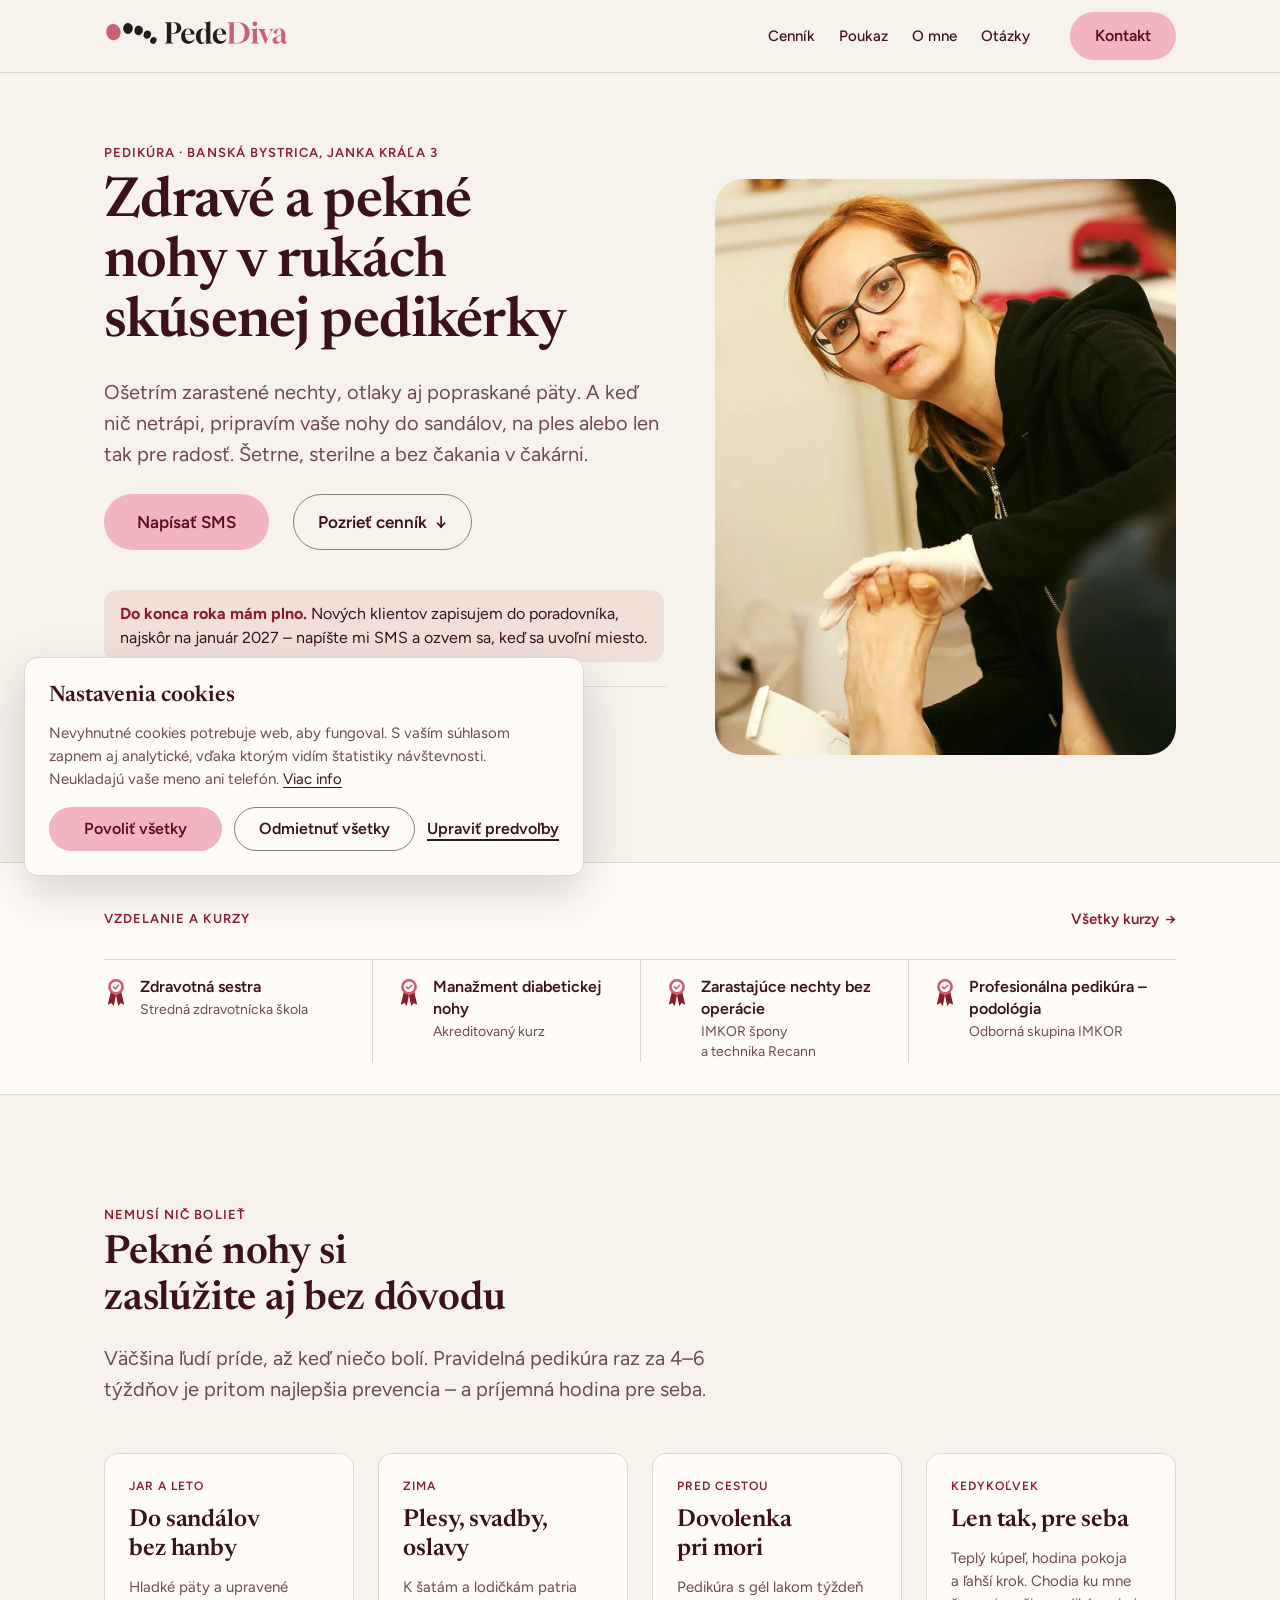
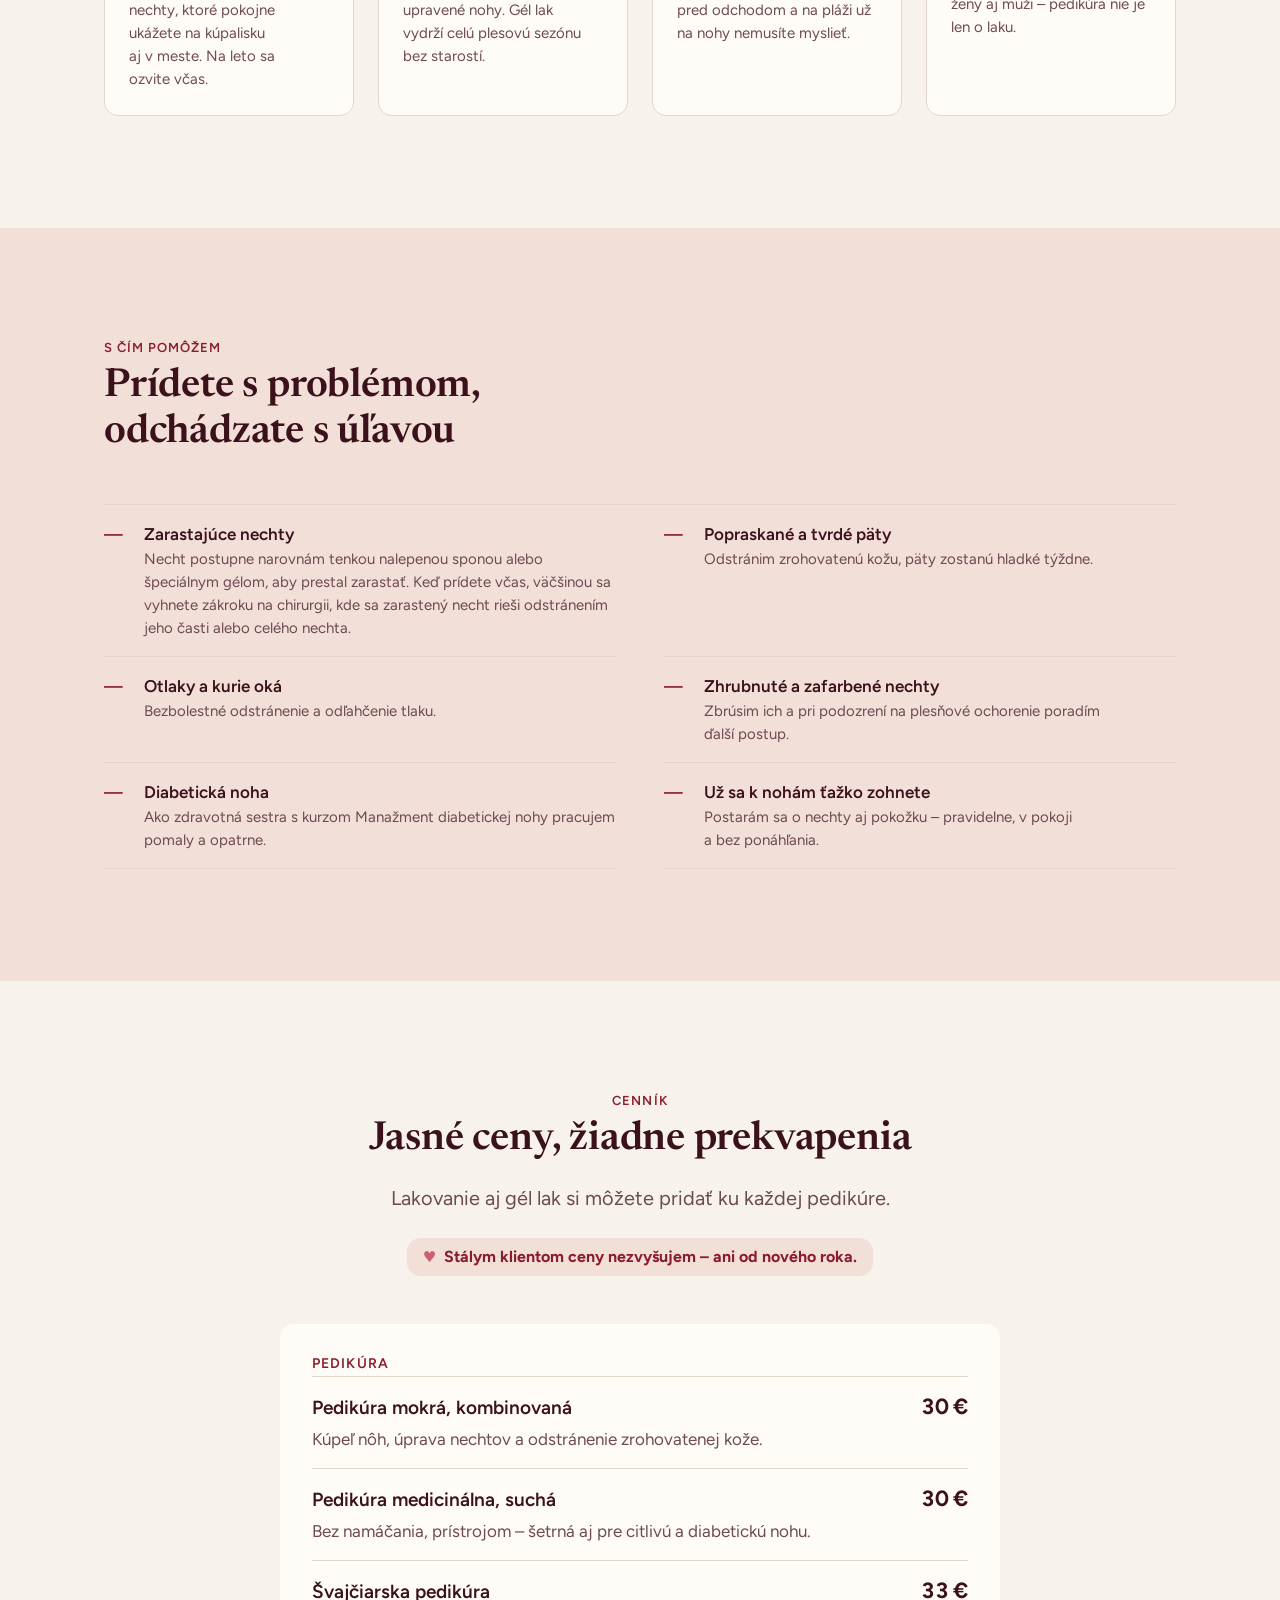
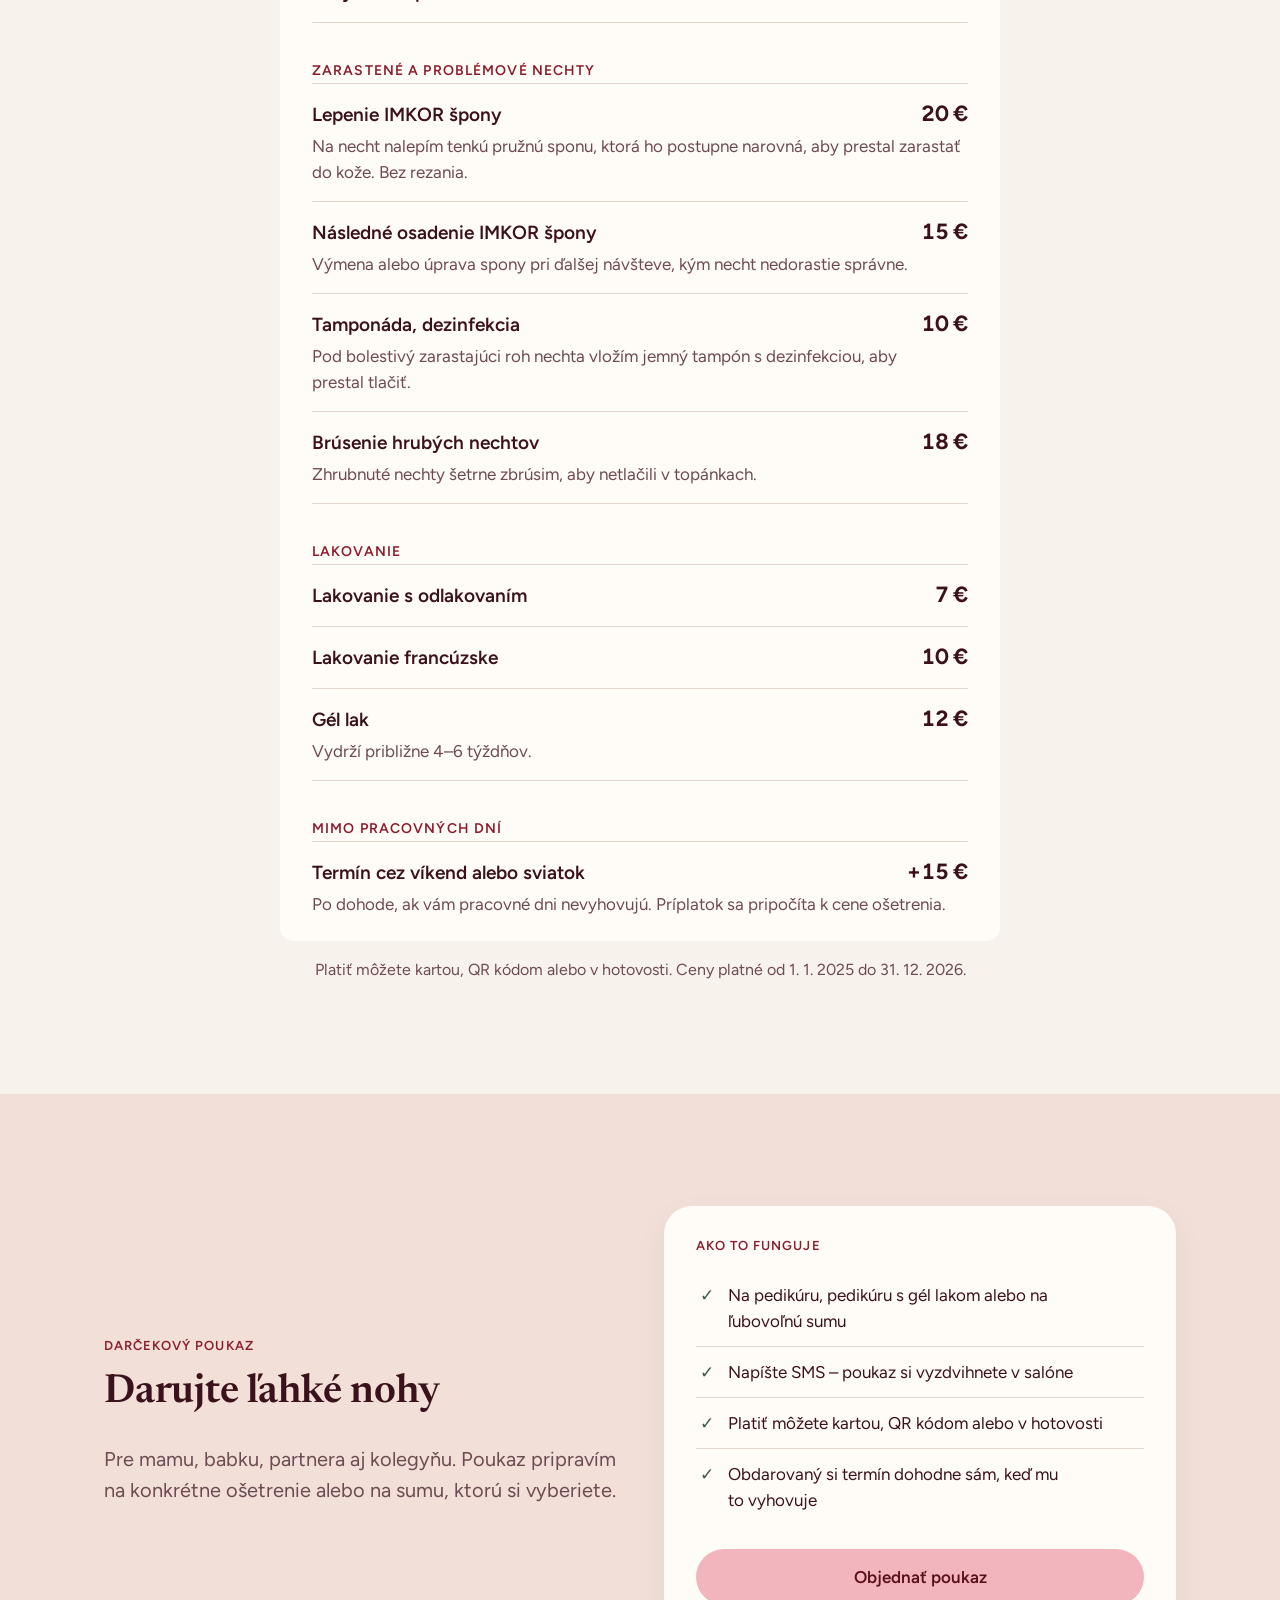
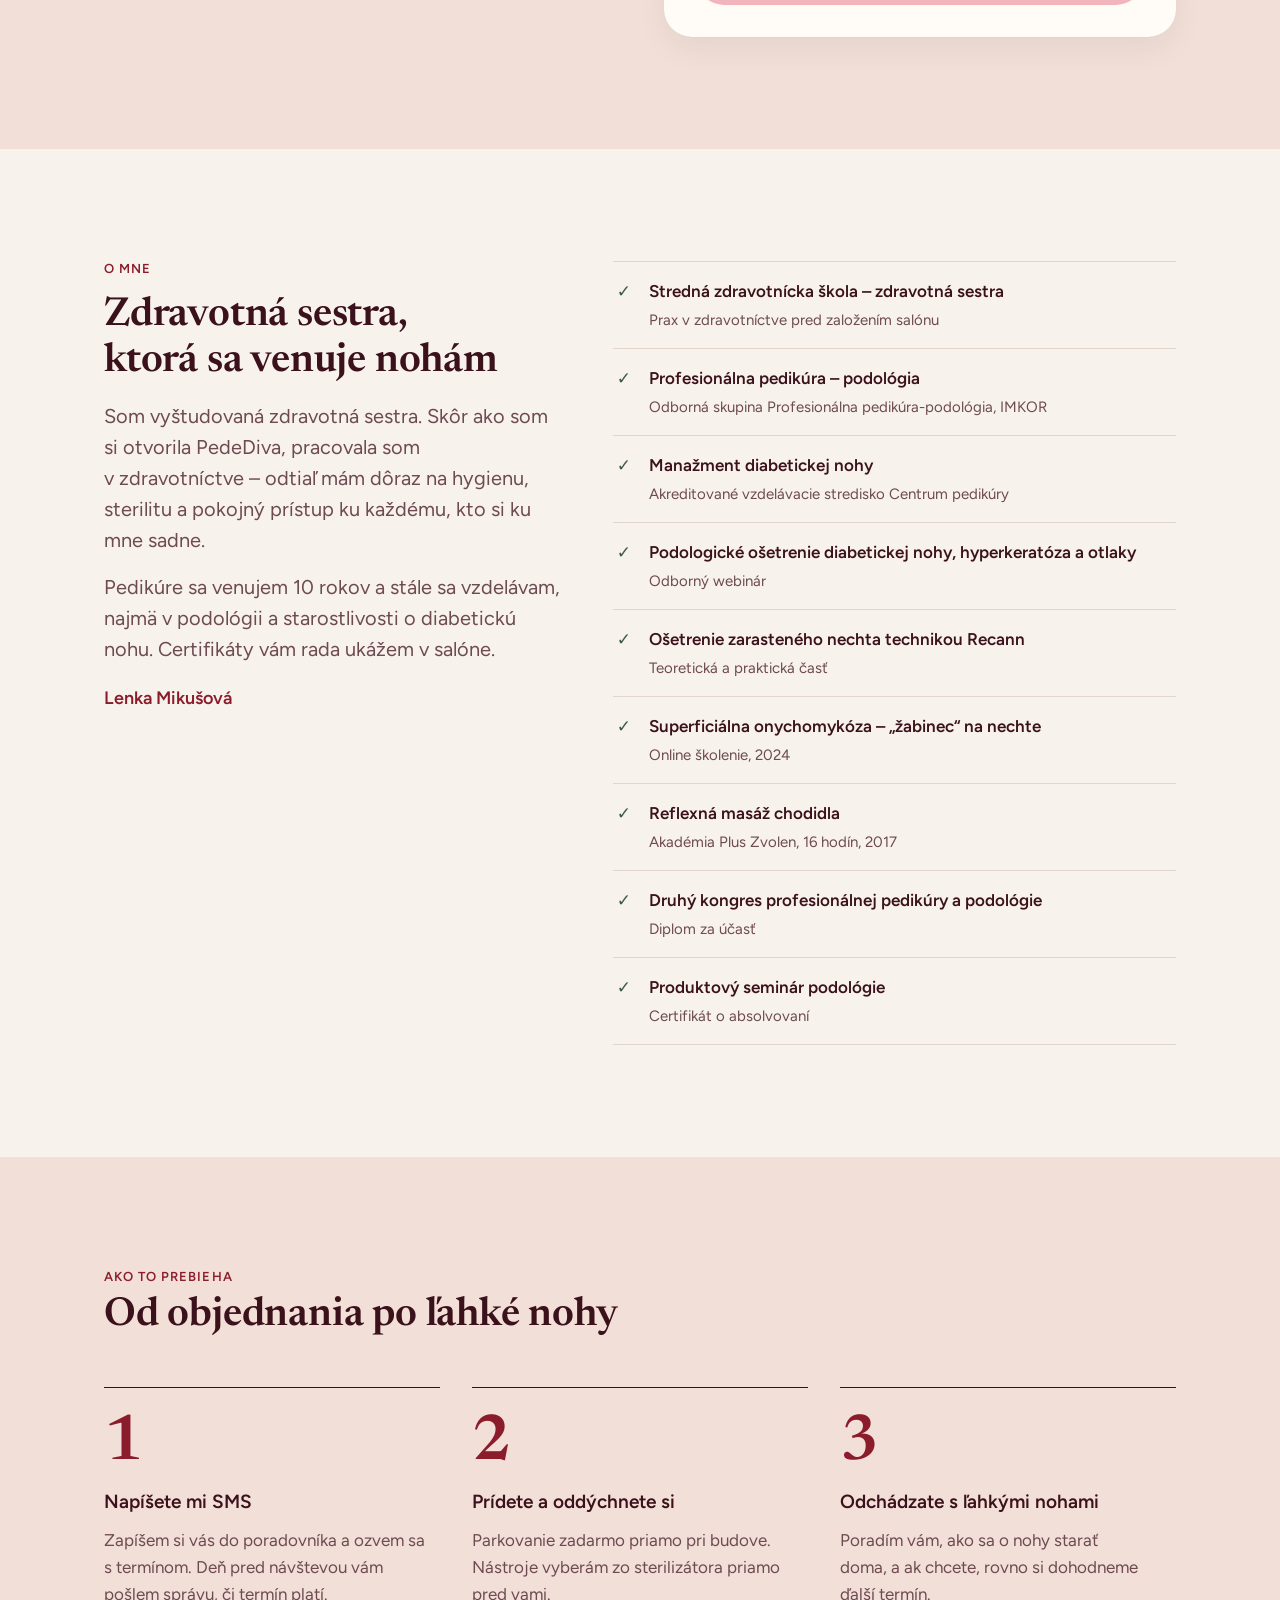
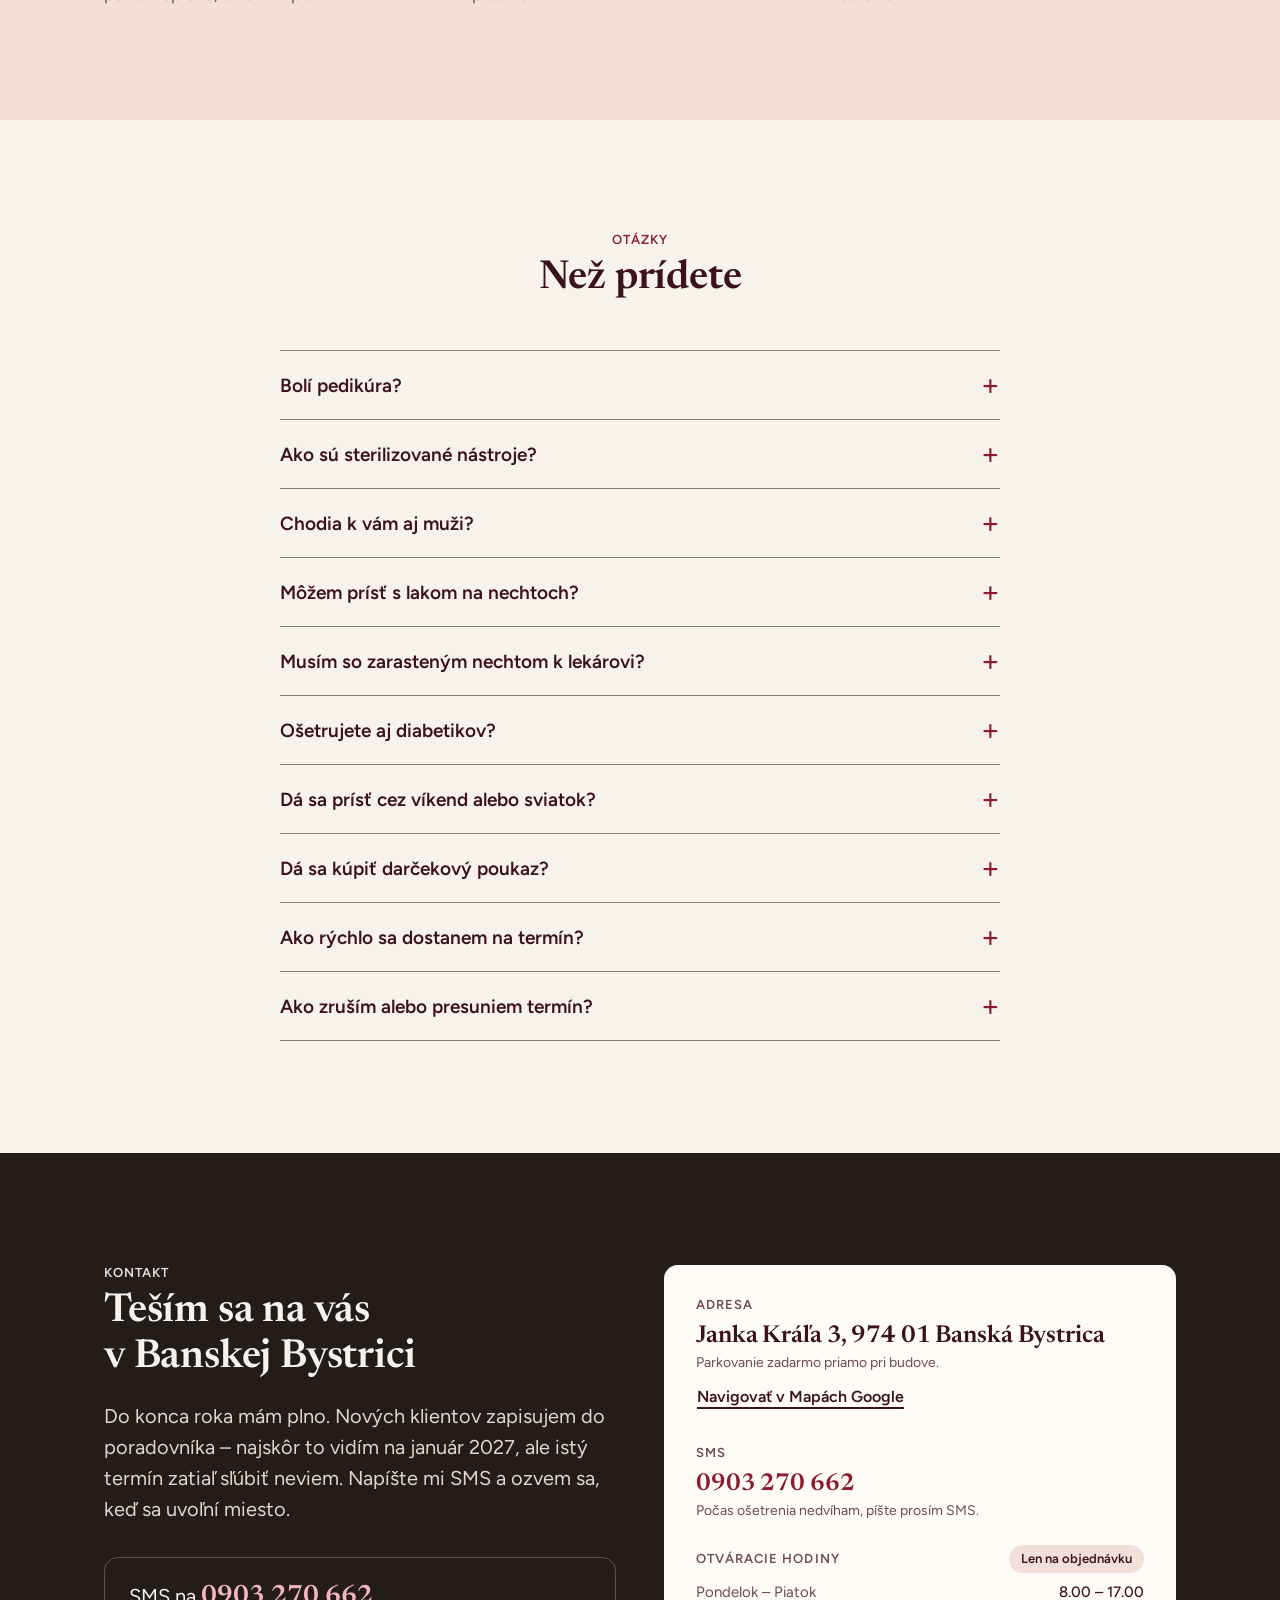
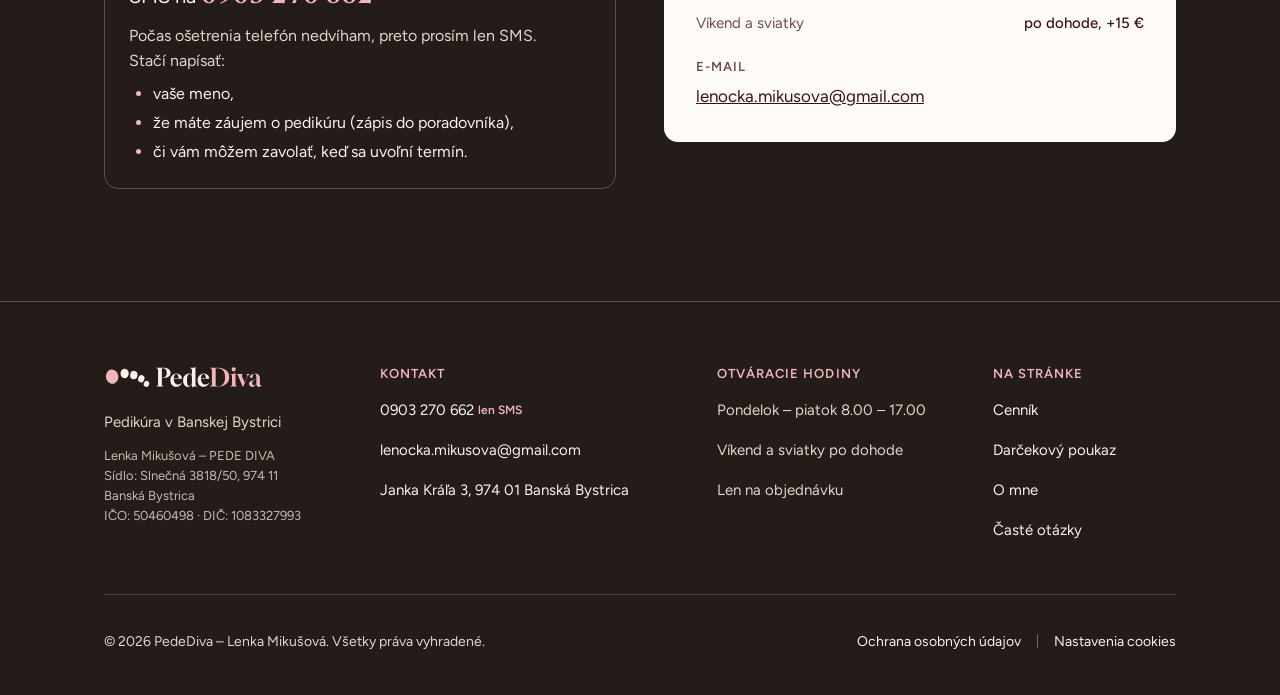
==== commit 30ff9a25: "Add files via upload" ====
--- a/index.html
+++ b/index.html
@@ -193,17 +193,8 @@
 
 <section id="kontakt" class="pd-section pd-section--ink"><div class="pd-wrap pd-contact">
   <div class="pd-head" style="margin:0" data-reveal><p class="pd-eyebrow">Kontakt</p><h2 class="pd-h2">Teším sa na vás v Banskej Bystrici</h2><p class="pd-lead">Do konca roka mám plno. Nových klientov zapisujem do poradovníka – najskôr to vidím na január 2027, ale istý termín zatiaľ sľúbiť neviem. Napíšte mi SMS a ozvem sa, keď sa uvoľní miesto.</p>
-    <form class="pd-sms" data-sms novalidate>
+    <form class="pd-sms pd-mobile-only" data-sms novalidate>
       <p class="pd-sms__note">Počas ošetrenia telefón nedvíham, preto prosím <strong>len SMS</strong>.</p>
-      <div class="pd-progress" data-progress>
-        <p class="pd-progress__top"><span>Zápis do poradovníka</span><span data-progress-count aria-live="polite">1 zo 4 krokov hotový</span></p>
-        <ol class="pd-progress__steps">
-          <li class="is-done" data-step="pick">Vybrali ste si PedeDiva</li>
-          <li data-step="name">Vaše meno</li>
-          <li data-step="choice">Ako sa ozvať</li>
-          <li data-step="send">Odoslať SMS</li>
-        </ol>
-      </div>
       <label class="pd-sms__field"><span>Vaše meno</span><input type="text" name="meno" autocomplete="name" placeholder="napr. Mária Nováková"></label>
       <fieldset class="pd-sms__choice"><legend>Ak sa uvoľní termín, ako sa vám mám ozvať?</legend>
         <label><input type="radio" name="kontakt" value="call"><span>Pokojne mi zavolajte</span></label>
@@ -211,10 +202,18 @@
         <label><input type="radio" name="kontakt" value="jan"><span>Počkám, kým sa ozvete</span></label>
       </fieldset>
       <p class="pd-sms__preview" aria-live="polite" data-sms-preview>Dobrý deň, mám záujem o pedikúru. Prosím, zapíšte si ma do poradovníka. Keď sa uvoľní termín, pokojne mi zavolajte. Meno: </p>
-      <div class="pd-actions"><a class="pd-btn pd-btn--primary pd-btn--lg" data-sms-link href="sms:+421903270662?&amp;body=Dobr%C3%BD%20de%C5%88%2C%20m%C3%A1m%20z%C3%A1ujem%20o%20pedik%C3%BAru.%20Pros%C3%ADm%2C%20zap%C3%AD%C5%A1te%20si%20ma%20do%20poradovn%C3%ADka.%20Ke%C4%8F%20sa%20uvo%C4%BEn%C3%AD%20term%C3%ADn%2C%20pokojne%20mi%20zavolajte.%20Meno%3A%20">Napísať SMS</a><button type="button" class="pd-btn pd-btn--secondary pd-btn--lg pd-on-ink pd-desktop-only" data-sms-copy>Skopírovať text</button></div>
+      <div class="pd-actions"><a class="pd-btn pd-btn--primary pd-btn--lg" data-sms-link href="sms:+421903270662?&amp;body=Dobr%C3%BD%20de%C5%88%2C%20m%C3%A1m%20z%C3%A1ujem%20o%20pedik%C3%BAru.%20Pros%C3%ADm%2C%20zap%C3%AD%C5%A1te%20si%20ma%20do%20poradovn%C3%ADka.%20Ke%C4%8F%20sa%20uvo%C4%BEn%C3%AD%20term%C3%ADn%2C%20pokojne%20mi%20zavolajte.%20Meno%3A%20">Napísať SMS</a></div>
       <p class="pd-sms__done" data-sms-done hidden>Ďakujem! Keď SMS odošlete, zapíšem si vás a ozvem sa, keď sa uvoľní miesto.</p>
-      <p class="pd-sms__desk pd-desktop-only">Na počítači: skopírujte text a pošlite ho SMS-kou na <strong>0903 270 662</strong>.</p>
-    </form></div>
+    </form>
+    <div class="pd-smsdesk pd-desktop-only">
+      <p class="pd-smsdesk__num">SMS na <strong>0903 270 662</strong></p>
+      <p>Počas ošetrenia telefón nedvíham, preto prosím len SMS. Stačí napísať:</p>
+      <ul>
+        <li>vaše meno,</li>
+        <li>že máte záujem o pedikúru (zápis do poradovníka),</li>
+        <li>či vám môžem zavolať, keď sa uvoľní termín.</li>
+      </ul>
+    </div></div>
   <div class="pd-contact__card" data-reveal style="--d:1">
     <div><p class="pd-contact__label">Adresa</p><p class="pd-contact__big">Janka Kráľa 3, 974 01 Banská Bystrica</p><p class="pd-small">Parkovanie zadarmo priamo pri budove.</p><a class="pd-btn pd-btn--text" href="https://www.google.com/maps/search/?api=1&amp;query=PEDE+DIVA+pedik%C3%BAra%2C+Janka+Kr%C3%A1%C4%BEa+3%2C+Bansk%C3%A1+Bystrica&amp;query_place_id=ChIJW1UWasQ9FUcRttKpU3KRBxk" target="_blank" rel="noopener">Navigovať v Mapách Google</a></div>
     <div><p class="pd-contact__label">SMS</p><p class="pd-contact__big"><a href="sms:+421903270662?&amp;body=Dobr%C3%BD%20de%C5%88%2C%20m%C3%A1m%20z%C3%A1ujem%20o%20pedik%C3%BAru.%20Pros%C3%ADm%2C%20zap%C3%AD%C5%A1te%20si%20ma%20do%20poradovn%C3%ADka.%20Ke%C4%8F%20sa%20uvo%C4%BEn%C3%AD%20term%C3%ADn%2C%20pokojne%20mi%20zavolajte.%20Meno%3A%20">0903 270 662</a></p><p class="pd-small">Počas ošetrenia nedvíham, píšte prosím SMS.</p></div>
--- a/css/style.css
+++ b/css/style.css
@@ -660,3 +660,12 @@
 @media (prefers-reduced-motion: reduce) { .pd-progress__steps li::before { transition: none; } }
 .pd-loyal { border-radius: var(--radius-md); text-align: left; }
 @media (max-width: 600px) { .pd-loyal { font-size: 15px; } .pd-progress__top { flex-wrap: wrap; } }
+
+/* Kontakt: SMS formulár len na mobile/tablete, na počítači stručný návod */
+@media (hover: hover) and (pointer: fine) { .pd-mobile-only { display: none !important; } }
+.pd-smsdesk { margin-top: var(--space-6); max-width: 520px; padding: var(--space-6); border-radius: var(--radius-md); border: 1.5px solid rgba(247,242,236,.25); color: var(--line); }
+.pd-smsdesk p { margin: 0 0 var(--space-2); font-size: 16px; line-height: 25px; }
+.pd-smsdesk__num { font-size: 20px !important; line-height: 28px !important; color: var(--paper); margin-bottom: var(--space-3) !important; }
+.pd-smsdesk__num strong { font-family: var(--font-serif); font-weight: 600; font-size: 26px; color: var(--lak); }
+.pd-smsdesk ul { margin: 0; padding-left: var(--space-6); list-style: disc; display: grid; gap: var(--space-1); font-size: 16px; line-height: 25px; color: var(--paper); }
+.pd-smsdesk li::marker { color: var(--lak); }
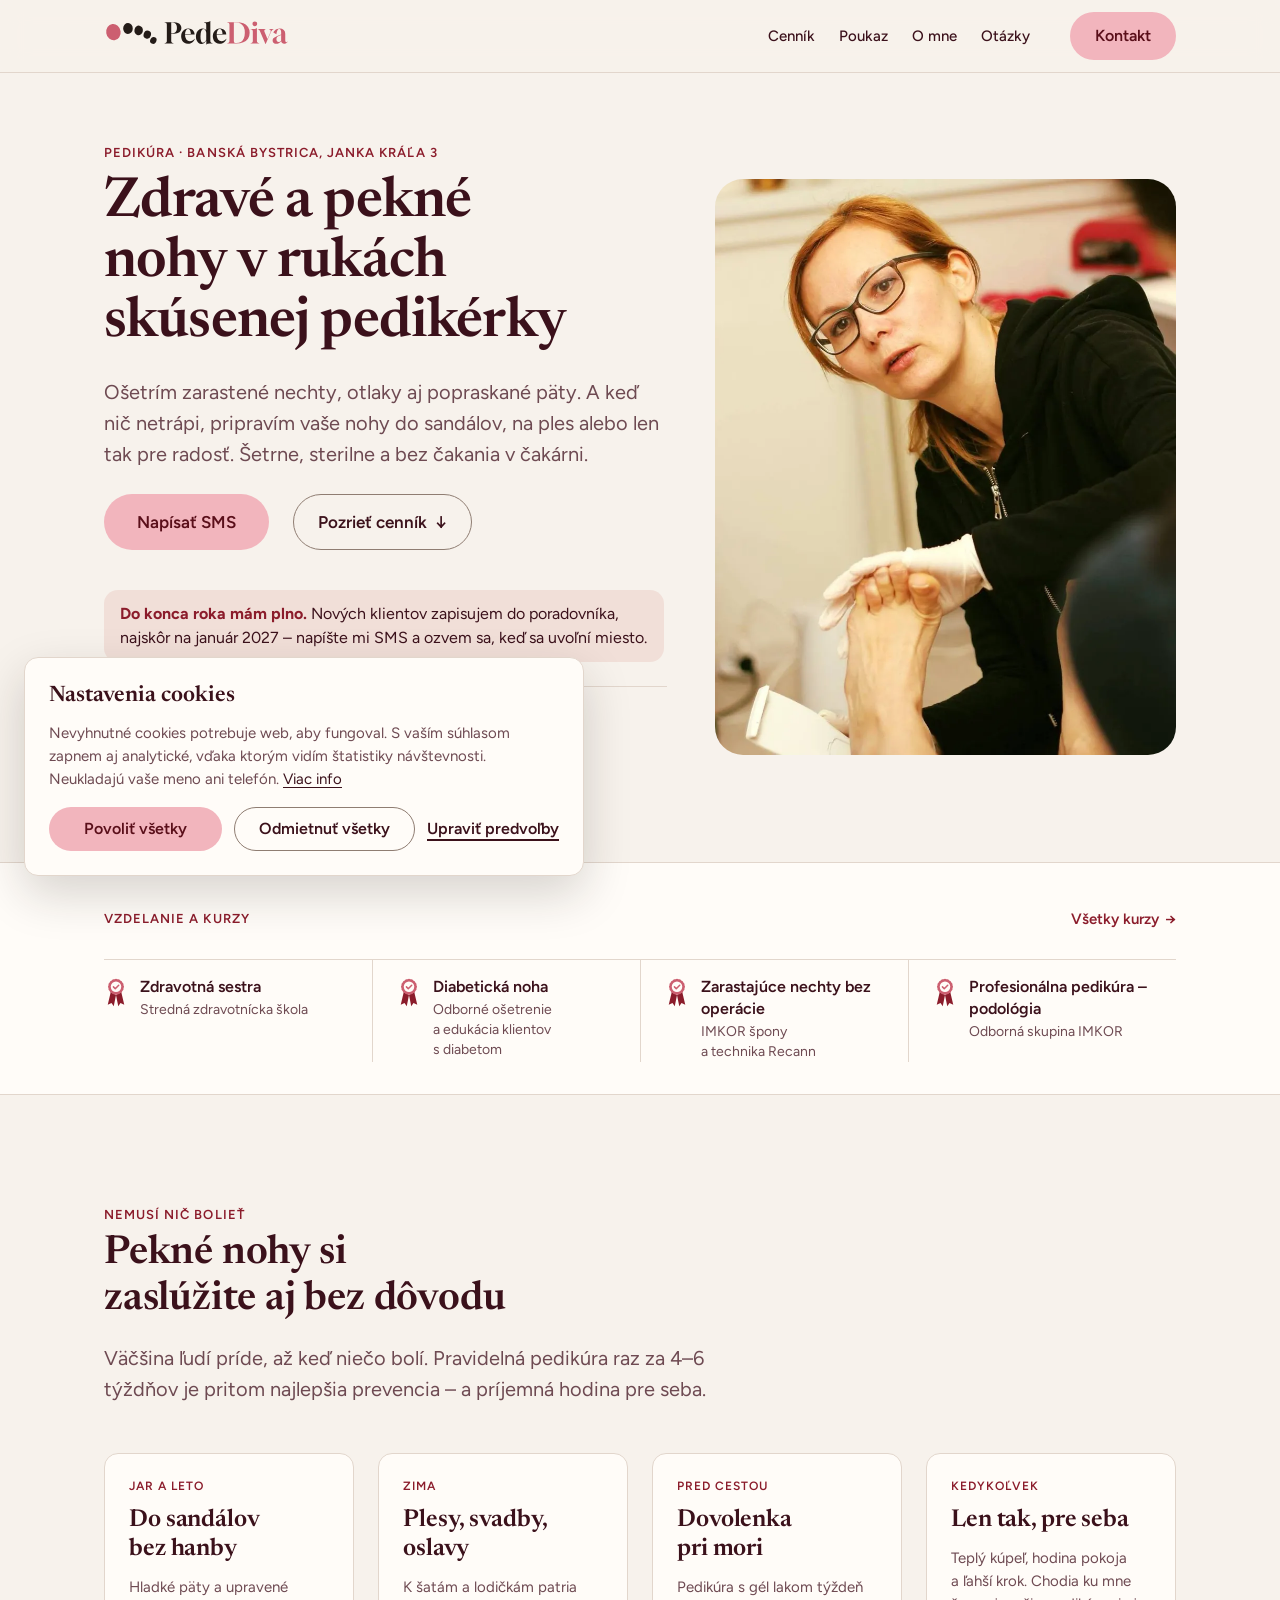
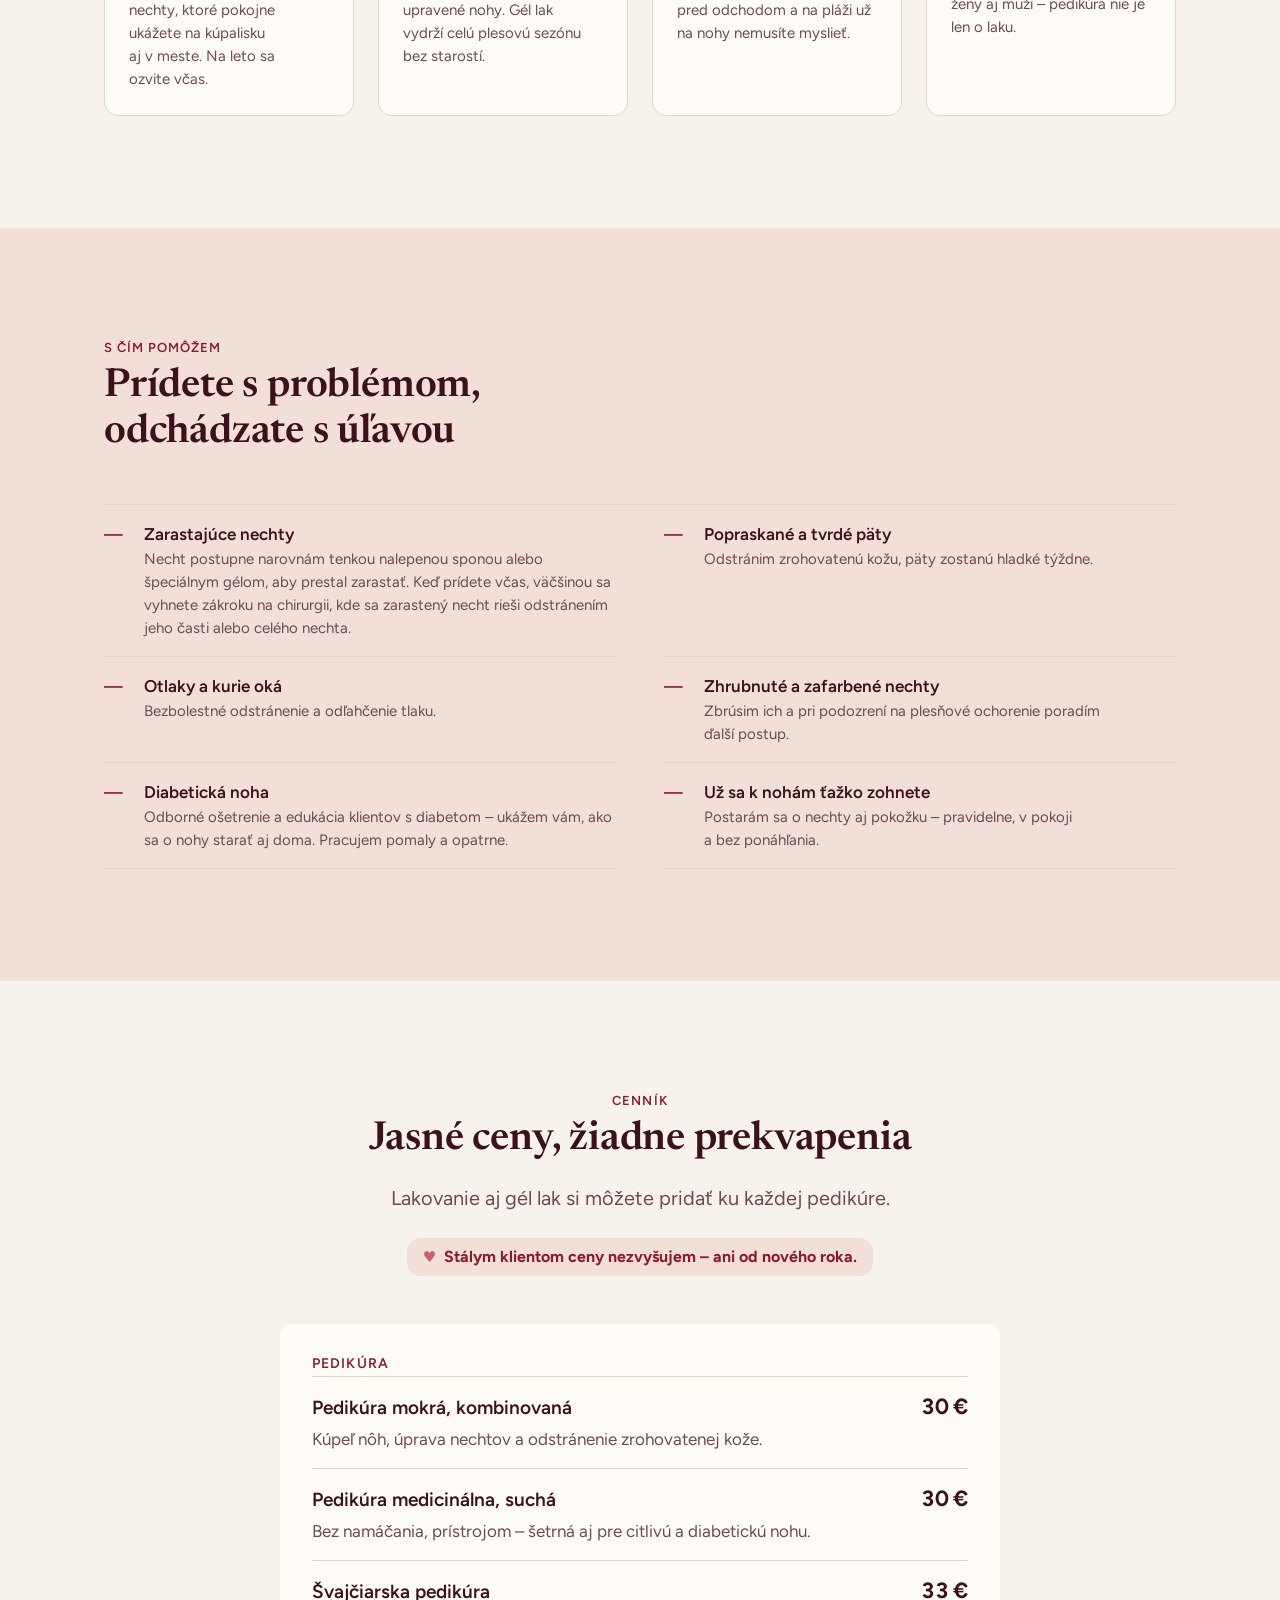
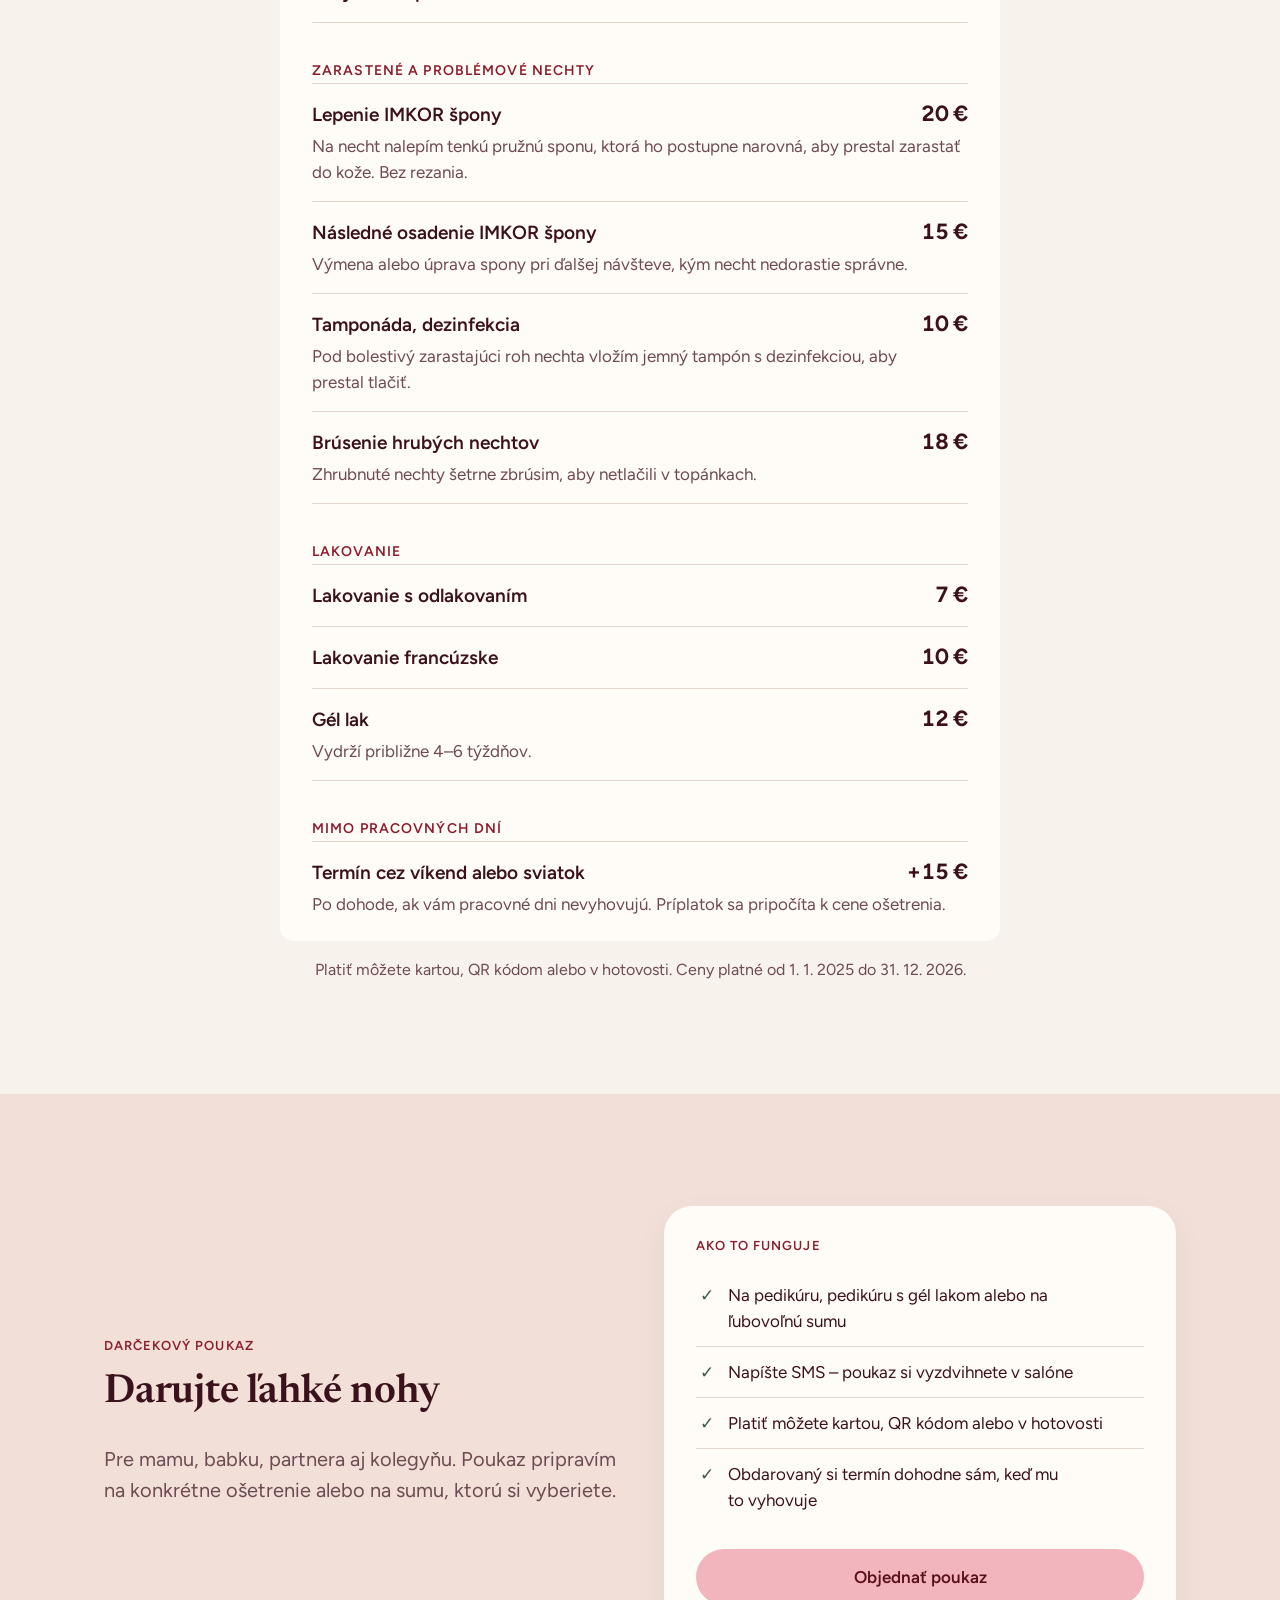
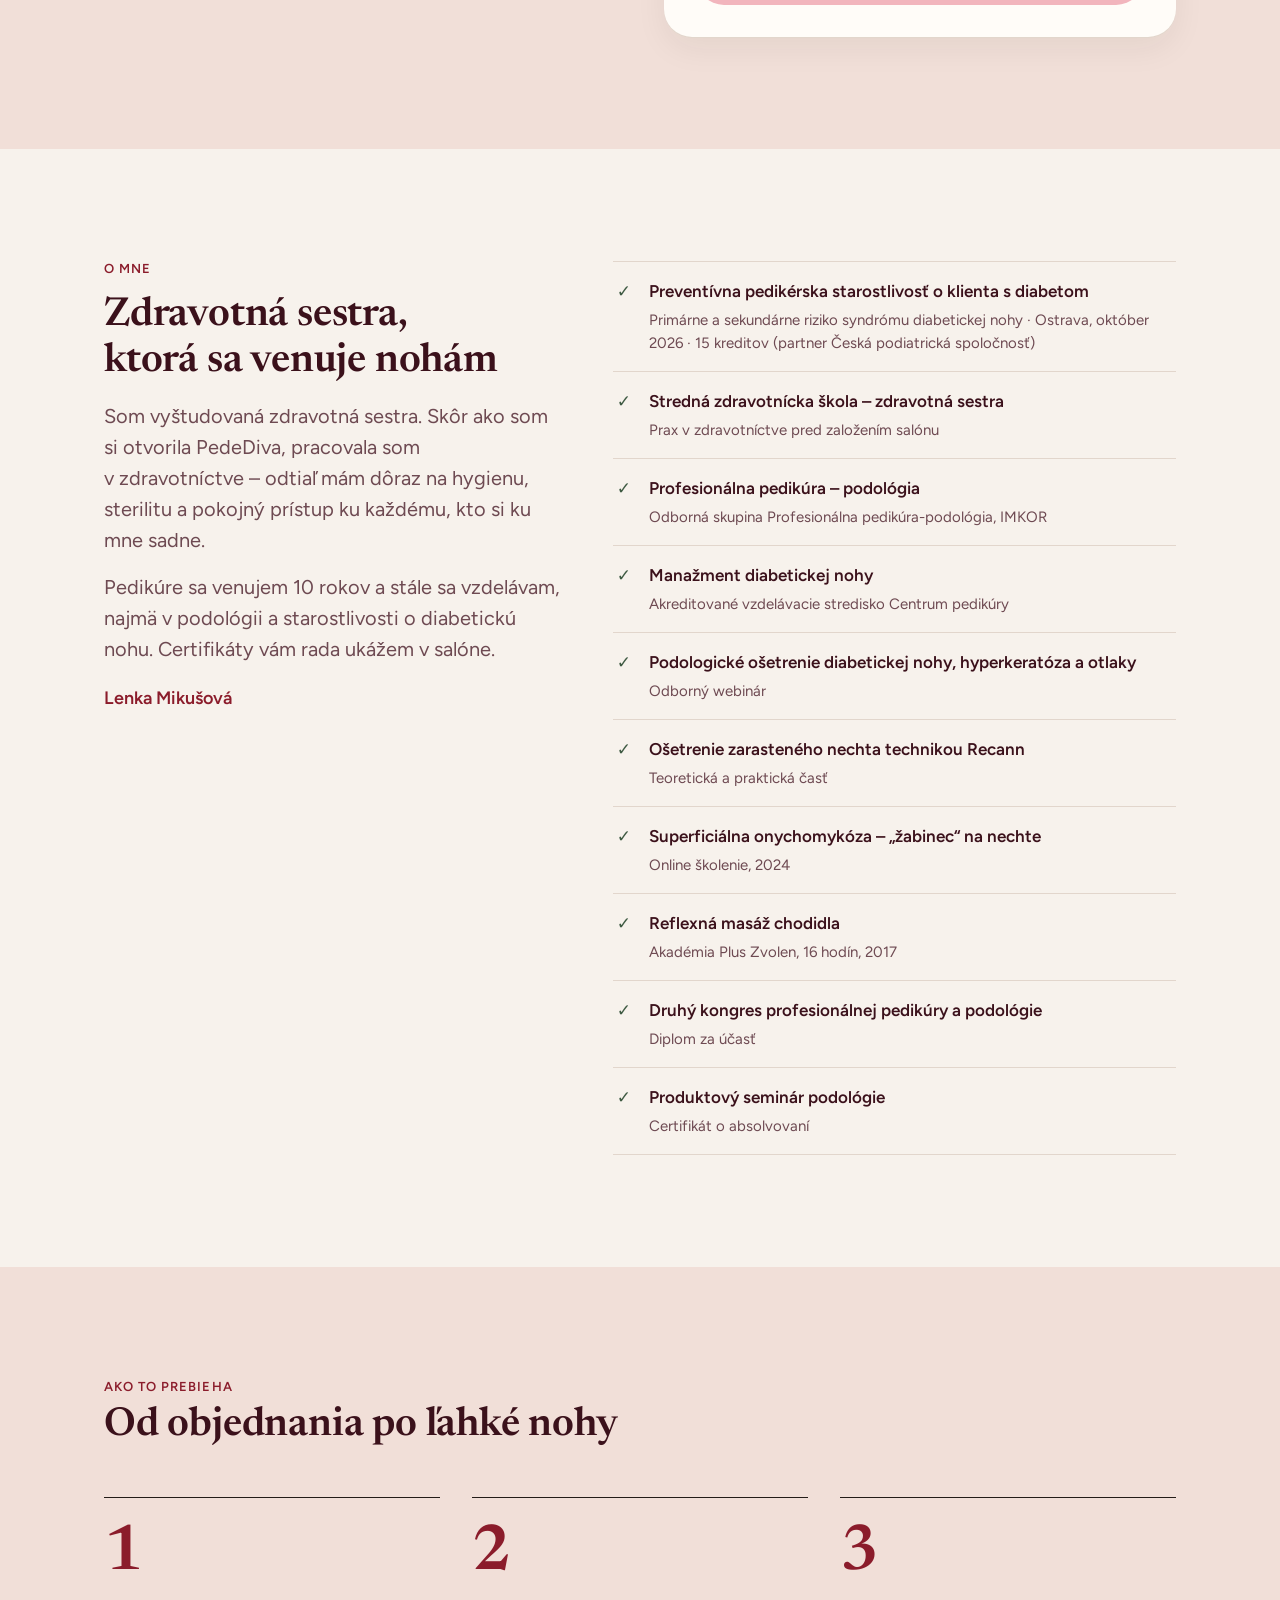
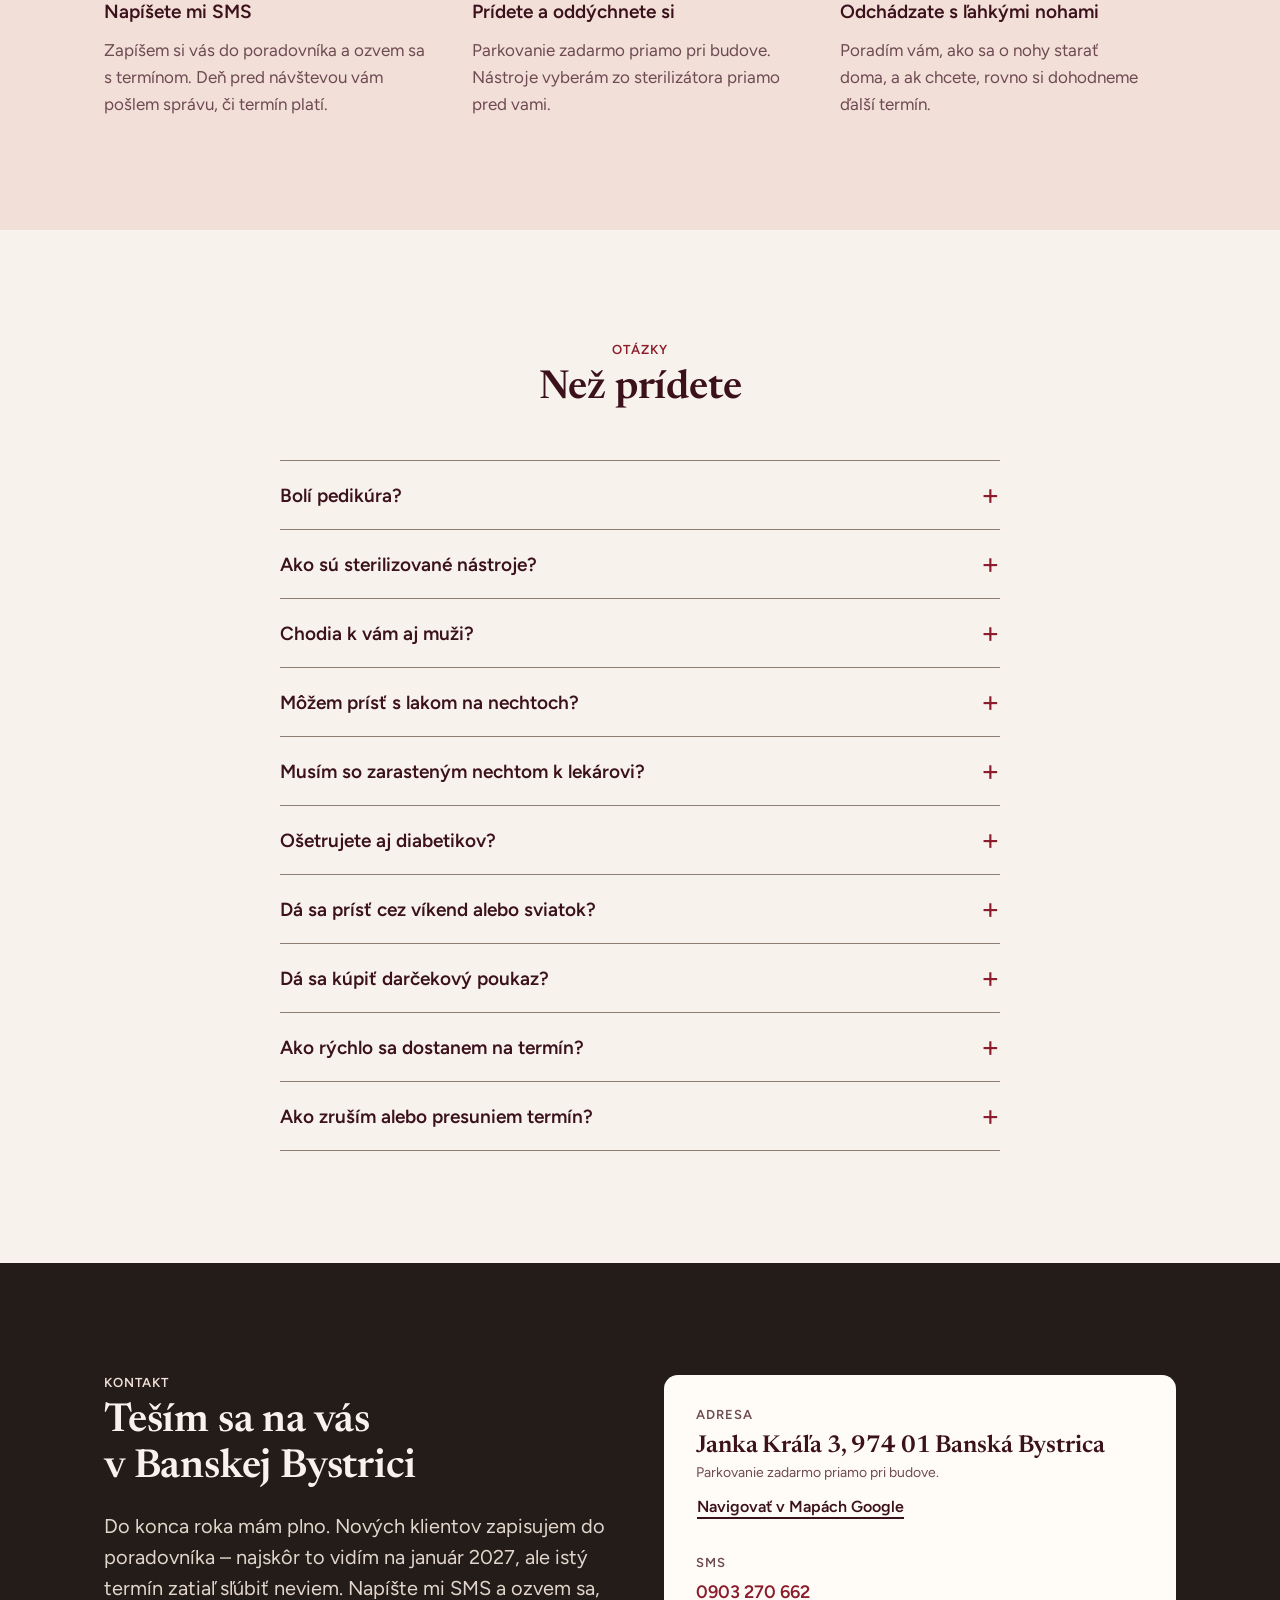
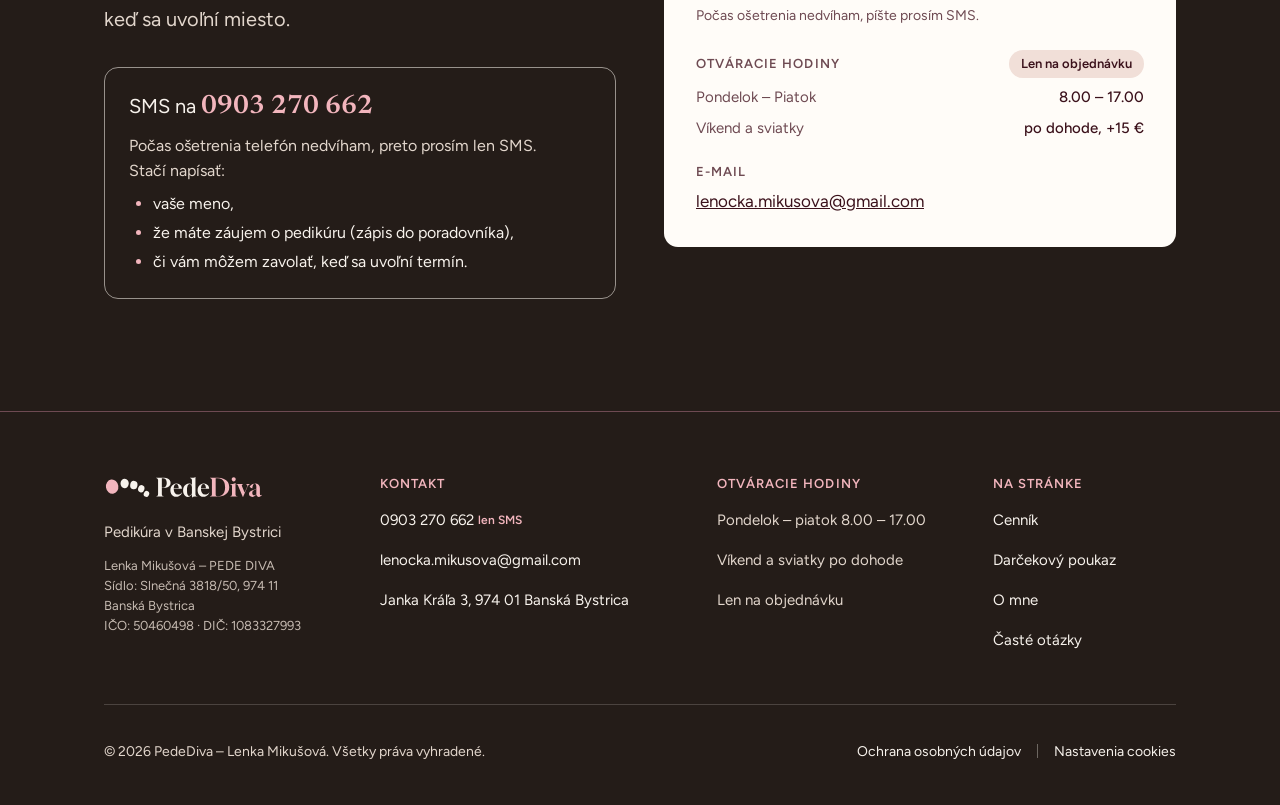
==== commit 72ecc359: "Add files via upload" ====
--- a/index.html
+++ b/index.html
@@ -4,7 +4,7 @@
 <meta charset="utf-8">
 <meta name="viewport" content="width=device-width, initial-scale=1, viewport-fit=cover">
 <title>Pedikúra Banská Bystrica – PedeDiva | 10 rokov praxe, zdravotná sestra</title>
-<meta name="description" content="Pedikúra v Banskej Bystrici od skúsenej pedikérky a zdravotnej sestry s 10 rokmi praxe. Zarastené nechty, otlaky, päty, diabetická noha, gél lak aj darčekové poukazy.">
+<meta name="description" content="Pedikúra v Banskej Bystrici od skúsenej pedikérky a zdravotnej sestry s 10 rokmi praxe. Zarastené nechty, otlaky, päty, diabetická noha a edukácia diabetikov, gél lak aj darčekové poukazy.">
 <link rel="canonical" href="https://pedediva.sk/">
 <meta property="og:type" content="website">
 <meta property="og:locale" content="sk_SK">
@@ -33,7 +33,7 @@
 <link rel="stylesheet" href="css/style.css">
 <script src="/js/consent.js" defer></script>
 <script type="application/ld+json">{"@context": "https://schema.org", "@type": "BeautySalon", "@id": "https://pedediva.sk/#salon", "name": "PedeDiva", "url": "https://pedediva.sk/", "image": "https://pedediva.sk/img/og-pedediva-2.jpg", "logo": "https://pedediva.sk/img/logo/pedediva-logo.svg", "description": "Pedikúra v Banskej Bystrici od skúsenej pedikérky a zdravotnej sestry s 10 rokmi praxe – zarastené nechty, otlaky, popraskané päty, diabetická noha, lakovanie a gél lak.", "telephone": "+421903270662", "email": "lenocka.mikusova@gmail.com", "priceRange": "7 € – 33 €", "currenciesAccepted": "EUR", "paymentAccepted": "Cash, Credit Card, QR", "address": {"@type": "PostalAddress", "streetAddress": "Janka Kráľa 3", "postalCode": "974 01", "addressLocality": "Banská Bystrica", "addressCountry": "SK"}, "geo": {"@type": "GeoCoordinates", "latitude": 48.7328, "longitude": 19.1391}, "hasMap": "https://www.google.com/maps/search/?api=1&query=PEDE+DIVA&query_place_id=ChIJW1UWasQ9FUcRttKpU3KRBxk", "areaServed": {"@type": "City", "name": "Banská Bystrica"}, "openingHoursSpecification": [{"@type": "OpeningHoursSpecification", "dayOfWeek": ["Monday", "Tuesday", "Wednesday", "Thursday", "Friday"], "opens": "08:00", "closes": "17:00"}], "founder": {"@type": "Person", "name": "Lenka Mikušová", "jobTitle": "Pedikérka, zdravotná sestra"}, "hasOfferCatalog": {"@type": "OfferCatalog", "name": "Cenník", "itemListElement": [{"@type": "Offer", "price": "30", "priceCurrency": "EUR", "itemOffered": {"@type": "Service", "name": "Pedikúra mokrá, kombinovaná"}}, {"@type": "Offer", "price": "30", "priceCurrency": "EUR", "itemOffered": {"@type": "Service", "name": "Pedikúra medicinálna, suchá"}}, {"@type": "Offer", "price": "33", "priceCurrency": "EUR", "itemOffered": {"@type": "Service", "name": "Švajčiarska pedikúra"}}, {"@type": "Offer", "price": "20", "priceCurrency": "EUR", "itemOffered": {"@type": "Service", "name": "Lepenie IMKOR špony"}}, {"@type": "Offer", "price": "15", "priceCurrency": "EUR", "itemOffered": {"@type": "Service", "name": "Následné osadenie IMKOR špony"}}, {"@type": "Offer", "price": "10", "priceCurrency": "EUR", "itemOffered": {"@type": "Service", "name": "Tamponáda, dezinfekcia"}}, {"@type": "Offer", "price": "18", "priceCurrency": "EUR", "itemOffered": {"@type": "Service", "name": "Brúsenie hrubých nechtov"}}, {"@type": "Offer", "price": "7", "priceCurrency": "EUR", "itemOffered": {"@type": "Service", "name": "Lakovanie s odlakovaním"}}, {"@type": "Offer", "price": "10", "priceCurrency": "EUR", "itemOffered": {"@type": "Service", "name": "Lakovanie francúzske"}}, {"@type": "Offer", "price": "12", "priceCurrency": "EUR", "itemOffered": {"@type": "Service", "name": "Gél lak"}}]}}</script>
-<script type="application/ld+json">{"@context": "https://schema.org", "@type": "FAQPage", "mainEntity": [{"@type": "Question", "name": "Bolí pedikúra?", "acceptedAnswer": {"@type": "Answer", "text": "Nie. Pracujem šetrne a priebežne sa pýtam. Ak ošetrujem niečo citlivé, poviem vám to vopred."}}, {"@type": "Question", "name": "Ako sú sterilizované nástroje?", "acceptedAnswer": {"@type": "Answer", "text": "Ako zdravotná sestra na hygienu nedám dopustiť. Každý klient dostane nástroje sterilizované v tepelnom sterilizátore a vyberám ich priamo pred vami."}}, {"@type": "Question", "name": "Chodia k vám aj muži?", "acceptedAnswer": {"@type": "Answer", "text": "Samozrejme. Pedikúra je pre každého, kto chce mať zdravé a upravené nohy – s lakom aj bez neho."}}, {"@type": "Question", "name": "Môžem prísť s lakom na nechtoch?", "acceptedAnswer": {"@type": "Answer", "text": "Áno. Klasický lak odstránim pri lakovaní, odlakovanie je v cene. Ak máte gél lak z iného salónu, spomeňte to pri objednávaní, nech si vyhradím čas. Ak chcete, rovno vám nanesiem nový lak alebo gél lak."}}, {"@type": "Question", "name": "Musím so zarasteným nechtom k lekárovi?", "acceptedAnswer": {"@type": "Answer", "text": "Ak je prst silno zapálený, hnisá alebo máte horúčku, áno – vtedy patrí k lekárovi. Ak však necht len tlačí a bolí, príďte čím skôr ku mne. Šponou alebo tamponádou ho väčšinou vyriešim bez rezania a vyhnete sa tomu, aby vám ho na chirurgii čiastočne alebo celý odstránili."}}, {"@type": "Question", "name": "Ošetrujete aj diabetikov?", "acceptedAnswer": {"@type": "Answer", "text": "Áno. Som zdravotná sestra a absolvovala som kurz Manažment diabetickej nohy aj webinár o podologickom ošetrení diabetickej nohy. Prosím, spomeňte to pri objednávaní."}}, {"@type": "Question", "name": "Dá sa prísť cez víkend alebo sviatok?", "acceptedAnswer": {"@type": "Answer", "text": "Áno, po dohode. Za termín mimo pracovných dní je príplatok 15 € k cene ošetrenia."}}, {"@type": "Question", "name": "Dá sa kúpiť darčekový poukaz?", "acceptedAnswer": {"@type": "Answer", "text": "Áno. Poukaz pripravím na konkrétne ošetrenie alebo na sumu podľa vás. Stačí napísať SMS a vyzdvihnúť si ho v salóne."}}, {"@type": "Question", "name": "Ako rýchlo sa dostanem na termín?", "acceptedAnswer": {"@type": "Answer", "text": "Do konca roka 2026 mám plno – kalendár mi napĺňajú stáli klienti, ktorí chodia pravidelne. Nových klientov zapisujem do poradovníka – najskôr to vidím na január 2027, presný termín vám ale zatiaľ sľúbiť neviem. Napíšte mi SMS a ozvem sa, keď sa uvoľní miesto."}}, {"@type": "Question", "name": "Ako zruším alebo presuniem termín?", "acceptedAnswer": {"@type": "Answer", "text": "Napíšte SMS čo najskôr, aspoň 24 hodín vopred – váš termín tak môže dostať niekto, kto čaká. Bez poplatku."}}]}</script>
+<script type="application/ld+json">{"@context": "https://schema.org", "@type": "FAQPage", "mainEntity": [{"@type": "Question", "name": "Bolí pedikúra?", "acceptedAnswer": {"@type": "Answer", "text": "Nie. Pracujem šetrne a priebežne sa pýtam. Ak ošetrujem niečo citlivé, poviem vám to vopred."}}, {"@type": "Question", "name": "Ako sú sterilizované nástroje?", "acceptedAnswer": {"@type": "Answer", "text": "Ako zdravotná sestra na hygienu nedám dopustiť. Každý klient dostane nástroje sterilizované v tepelnom sterilizátore a vyberám ich priamo pred vami."}}, {"@type": "Question", "name": "Chodia k vám aj muži?", "acceptedAnswer": {"@type": "Answer", "text": "Samozrejme. Pedikúra je pre každého, kto chce mať zdravé a upravené nohy – s lakom aj bez neho."}}, {"@type": "Question", "name": "Môžem prísť s lakom na nechtoch?", "acceptedAnswer": {"@type": "Answer", "text": "Áno. Klasický lak odstránim pri lakovaní, odlakovanie je v cene. Ak máte gél lak z iného salónu, spomeňte to pri objednávaní, nech si vyhradím čas. Ak chcete, rovno vám nanesiem nový lak alebo gél lak."}}, {"@type": "Question", "name": "Musím so zarasteným nechtom k lekárovi?", "acceptedAnswer": {"@type": "Answer", "text": "Ak je prst silno zapálený, hnisá alebo máte horúčku, áno – vtedy patrí k lekárovi. Ak však necht len tlačí a bolí, príďte čím skôr ku mne. Šponou alebo tamponádou ho väčšinou vyriešim bez rezania a vyhnete sa tomu, aby vám ho na chirurgii čiastočne alebo celý odstránili."}}, {"@type": "Question", "name": "Ošetrujete aj diabetikov?", "acceptedAnswer": {"@type": "Answer", "text": "Áno, odborné ošetrenie a edukácia klientov s diabetom (DM) je jednou z mojich hlavných oblastí. Som zdravotná sestra, absolvovala som kurz Manažment diabetickej nohy a v októbri 2026 aj kurz Preventívna pedikérska starostlivosť o klienta s diabetom v Ostrave. Okrem ošetrenia vám poradím, ako sa o nohy starať doma a na čo si dávať pozor. Prosím, spomeňte to pri objednávaní."}}, {"@type": "Question", "name": "Dá sa prísť cez víkend alebo sviatok?", "acceptedAnswer": {"@type": "Answer", "text": "Áno, po dohode. Za termín mimo pracovných dní je príplatok 15 € k cene ošetrenia."}}, {"@type": "Question", "name": "Dá sa kúpiť darčekový poukaz?", "acceptedAnswer": {"@type": "Answer", "text": "Áno. Poukaz pripravím na konkrétne ošetrenie alebo na sumu podľa vás. Stačí napísať SMS a vyzdvihnúť si ho v salóne."}}, {"@type": "Question", "name": "Ako rýchlo sa dostanem na termín?", "acceptedAnswer": {"@type": "Answer", "text": "Do konca roka 2026 mám plno – kalendár mi napĺňajú stáli klienti, ktorí chodia pravidelne. Nových klientov zapisujem do poradovníka – najskôr to vidím na január 2027, presný termín vám ale zatiaľ sľúbiť neviem. Napíšte mi SMS a ozvem sa, keď sa uvoľní miesto."}}, {"@type": "Question", "name": "Ako zruším alebo presuniem termín?", "acceptedAnswer": {"@type": "Answer", "text": "Napíšte SMS čo najskôr, aspoň 24 hodín vopred – váš termín tak môže dostať niekto, kto čaká. Bez poplatku."}}]}</script>
 </head>
 <body class="pd-has-bar">
 <a class="pd-skip" href="#obsah">Preskočiť na obsah</a>
@@ -74,7 +74,7 @@
   <div class="pd-creds__top"><h2 id="creds-h" class="pd-creds__label">Vzdelanie a kurzy</h2><a class="pd-creds__more" href="#o-mne">Všetky kurzy <span aria-hidden="true">→</span></a></div>
   <ul class="pd-creds__grid">
     <li class="pd-cred"><span class="pd-cred__ic" aria-hidden="true"></span><strong>Zdravotná sestra</strong><span>Stredná zdravotnícka škola</span></li>
-    <li class="pd-cred"><span class="pd-cred__ic" aria-hidden="true"></span><strong>Manažment diabetickej nohy</strong><span>Akreditovaný kurz</span></li>
+    <li class="pd-cred"><span class="pd-cred__ic" aria-hidden="true"></span><strong>Diabetická noha</strong><span>Odborné ošetrenie a edukácia klientov s diabetom</span></li>
     <li class="pd-cred"><span class="pd-cred__ic" aria-hidden="true"></span><strong>Zarastajúce nechty bez operácie</strong><span>IMKOR špony a technika Recann</span></li>
     <li class="pd-cred"><span class="pd-cred__ic" aria-hidden="true"></span><strong>Profesionálna pedikúra – podológia</strong><span>Odborná skupina IMKOR</span></li>
   </ul>
@@ -100,7 +100,7 @@
       <li><div><strong>Popraskané a tvrdé päty</strong><span>Odstránim zrohovatenú kožu, päty zostanú hladké týždne.</span></div></li>
       <li><div><strong>Otlaky a kurie oká</strong><span>Bezbolestné odstránenie a odľahčenie tlaku.</span></div></li>
       <li><div><strong>Zhrubnuté a zafarbené nechty</strong><span>Zbrúsim ich a pri podozrení na plesňové ochorenie poradím ďalší postup.</span></div></li>
-      <li><div><strong>Diabetická noha</strong><span>Ako zdravotná sestra s kurzom Manažment diabetickej nohy pracujem pomaly a opatrne.</span></div></li>
+      <li><div><strong>Diabetická noha</strong><span>Odborné ošetrenie a edukácia klientov s diabetom – ukážem vám, ako sa o nohy starať aj doma. Pracujem pomaly a opatrne.</span></div></li>
       <li><div><strong>Už sa k nohám ťažko zohnete</strong><span>Postarám sa o nechty aj pokožku – pravidelne, v pokoji a bez ponáhľania.</span></div></li>
     </ul>
   </div>
@@ -154,6 +154,7 @@
     <p class="pd-about__sign">Lenka Mikušová</p>
   </div>
   <ul class="pd-certs" data-reveal>
+    <li><strong>Preventívna pedikérska starostlivosť o klienta s diabetom</strong><span>Primárne a sekundárne riziko syndrómu diabetickej nohy · Ostrava, október 2026 · 15 kreditov (partner Česká podiatrická spoločnosť)</span></li>
     <li><strong>Stredná zdravotnícka škola – zdravotná sestra</strong><span>Prax v zdravotníctve pred založením salónu</span></li>
     <li><strong>Profesionálna pedikúra – podológia</strong><span>Odborná skupina Profesionálna pedikúra-podológia, IMKOR</span></li>
     <li><strong>Manažment diabetickej nohy</strong><span>Akreditované vzdelávacie stredisko Centrum pedikúry</span></li>
@@ -183,7 +184,7 @@
     <details><summary>Chodia k vám aj muži?</summary><p>Samozrejme. Pedikúra je pre každého, kto chce mať zdravé a upravené nohy – s lakom aj bez neho.</p></details>
     <details><summary>Môžem prísť s lakom na nechtoch?</summary><p>Áno. Klasický lak odstránim pri lakovaní, odlakovanie je v cene. Ak máte gél lak z iného salónu, spomeňte to pri objednávaní, nech si vyhradím čas. Ak chcete, rovno vám nanesiem nový lak alebo gél lak.</p></details>
     <details><summary>Musím so zarasteným nechtom k lekárovi?</summary><p>Ak je prst silno zapálený, hnisá alebo máte horúčku, áno – vtedy patrí k lekárovi. Ak však necht len tlačí a bolí, príďte čím skôr ku mne. Šponou alebo tamponádou ho väčšinou vyriešim bez rezania a vyhnete sa tomu, aby vám ho na chirurgii čiastočne alebo celý odstránili.</p></details>
-    <details><summary>Ošetrujete aj diabetikov?</summary><p>Áno. Som zdravotná sestra a absolvovala som kurz Manažment diabetickej nohy aj webinár o podologickom ošetrení diabetickej nohy. Prosím, spomeňte to pri objednávaní.</p></details>
+    <details><summary>Ošetrujete aj diabetikov?</summary><p>Áno, odborné ošetrenie a edukácia klientov s diabetom (DM) je jednou z mojich hlavných oblastí. Som zdravotná sestra, absolvovala som kurz Manažment diabetickej nohy a v októbri 2026 aj kurz Preventívna pedikérska starostlivosť o klienta s diabetom v Ostrave. Okrem ošetrenia vám poradím, ako sa o nohy starať doma a na čo si dávať pozor. Prosím, spomeňte to pri objednávaní.</p></details>
     <details><summary>Dá sa prísť cez víkend alebo sviatok?</summary><p>Áno, po dohode. Za termín mimo pracovných dní je príplatok 15 € k cene ošetrenia.</p></details>
     <details><summary>Dá sa kúpiť darčekový poukaz?</summary><p>Áno. Poukaz pripravím na konkrétne ošetrenie alebo na sumu podľa vás. Stačí napísať SMS a vyzdvihnúť si ho v salóne.</p></details>
     <details><summary>Ako rýchlo sa dostanem na termín?</summary><p>Do konca roka 2026 mám plno – kalendár mi napĺňajú stáli klienti, ktorí chodia pravidelne. Nových klientov zapisujem do poradovníka – najskôr to vidím na január 2027, presný termín vám ale zatiaľ sľúbiť neviem. Napíšte mi SMS a ozvem sa, keď sa uvoľní miesto.</p></details>
--- a/css/style.css
+++ b/css/style.css
@@ -669,3 +669,8 @@
 .pd-smsdesk__num strong { font-family: var(--font-serif); font-weight: 600; font-size: 26px; color: var(--lak); }
 .pd-smsdesk ul { margin: 0; padding-left: var(--space-6); list-style: disc; display: grid; gap: var(--space-1); font-size: 16px; line-height: 25px; color: var(--paper); }
 .pd-smsdesk li::marker { color: var(--lak); }
+.pd-smsdesk { border-color: rgba(247,242,236,.55); }
+@media (hover: hover) and (pointer: fine) {
+  .pd-contact__big a[href^="sms:"] { font-family: var(--font-sans); font-size: 18px; line-height: 26px; font-weight: 600; letter-spacing: 0; }
+  .pd-contact__big:has(a[href^="sms:"]) { font-family: var(--font-sans); font-size: 18px; line-height: 26px; }
+}
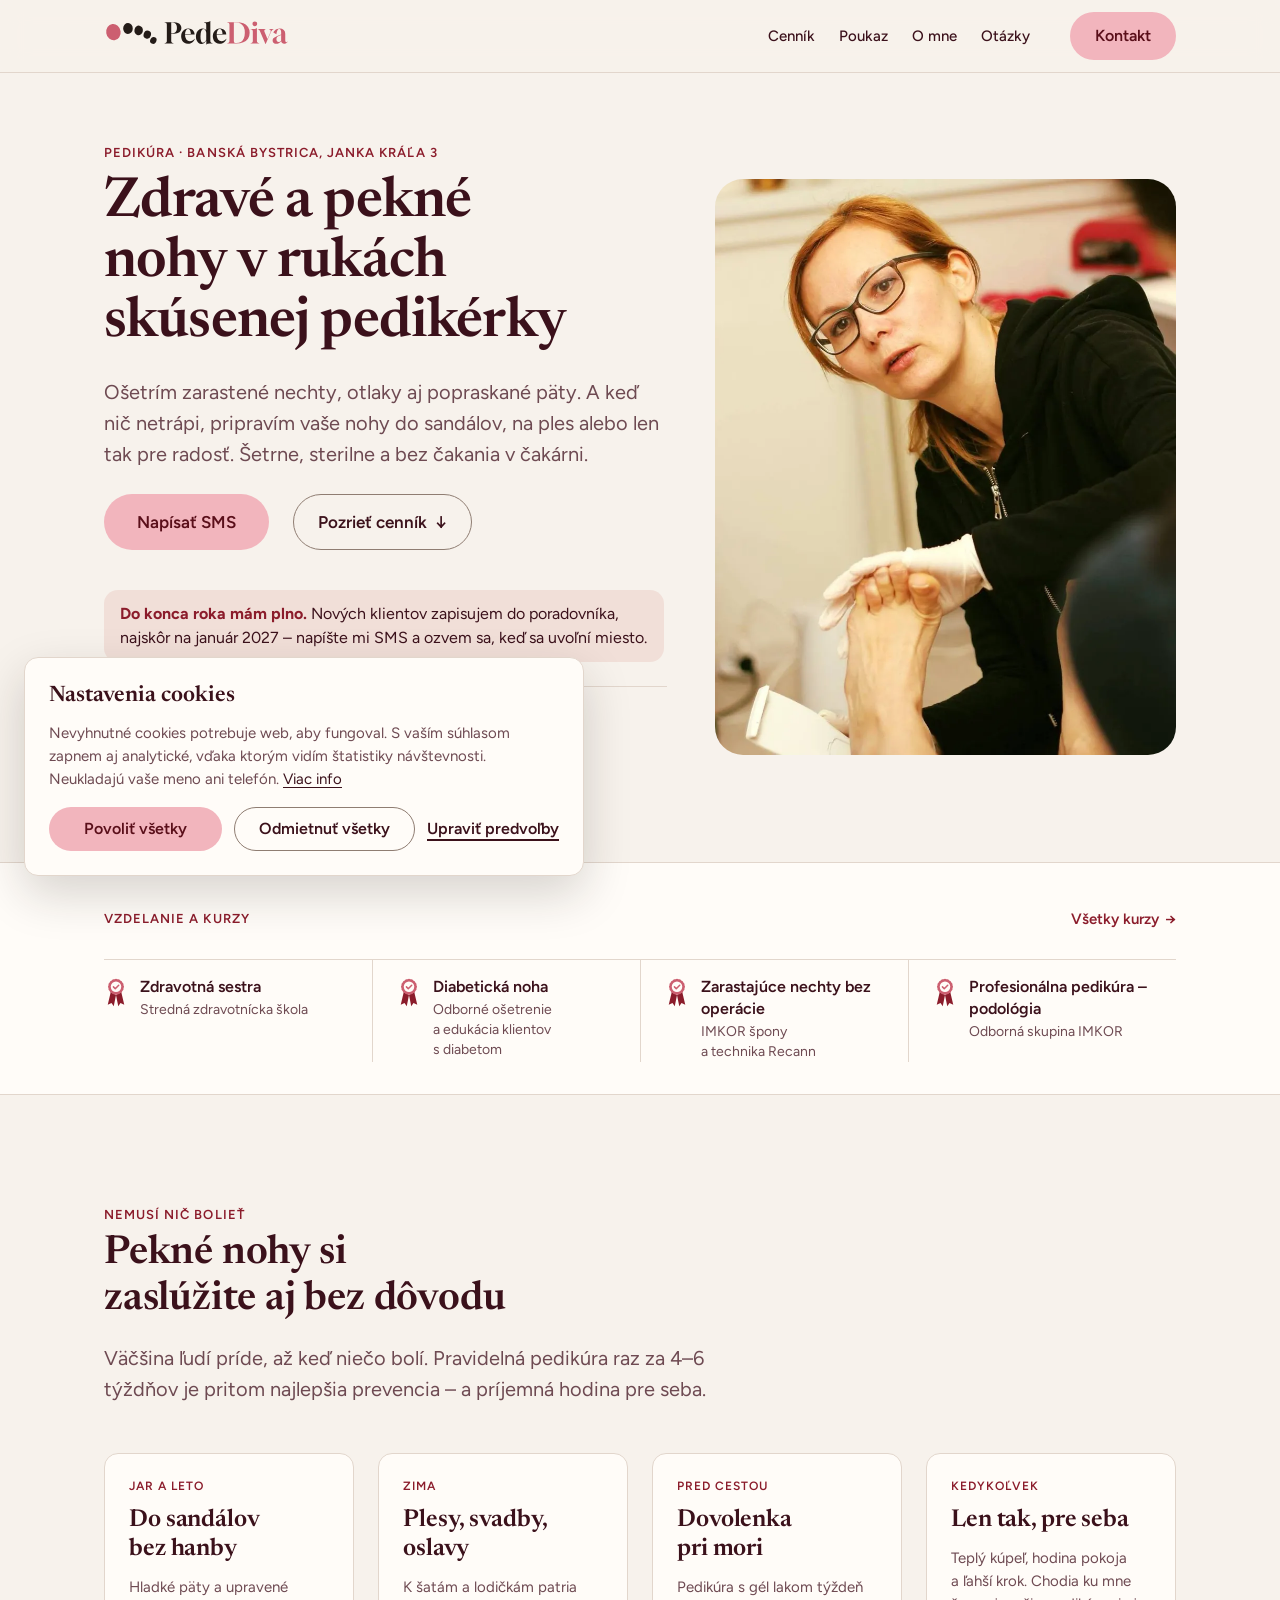
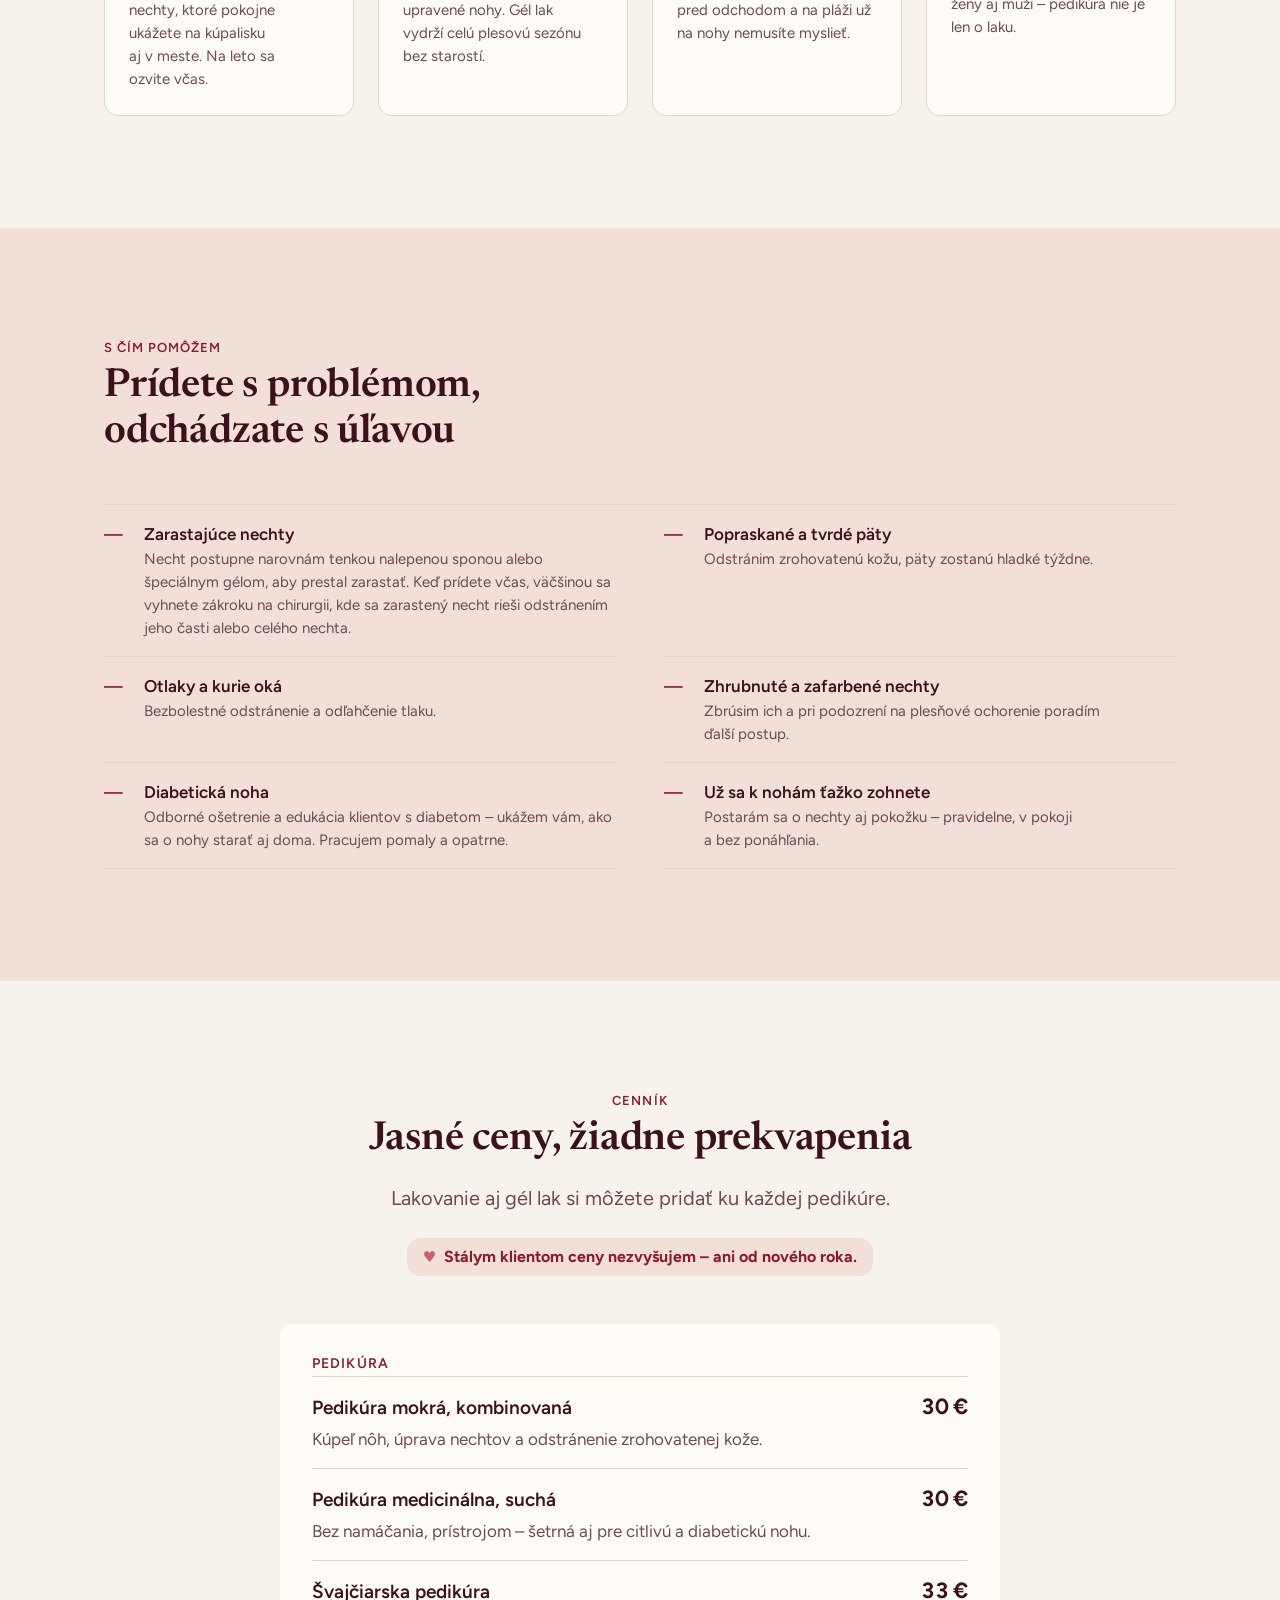
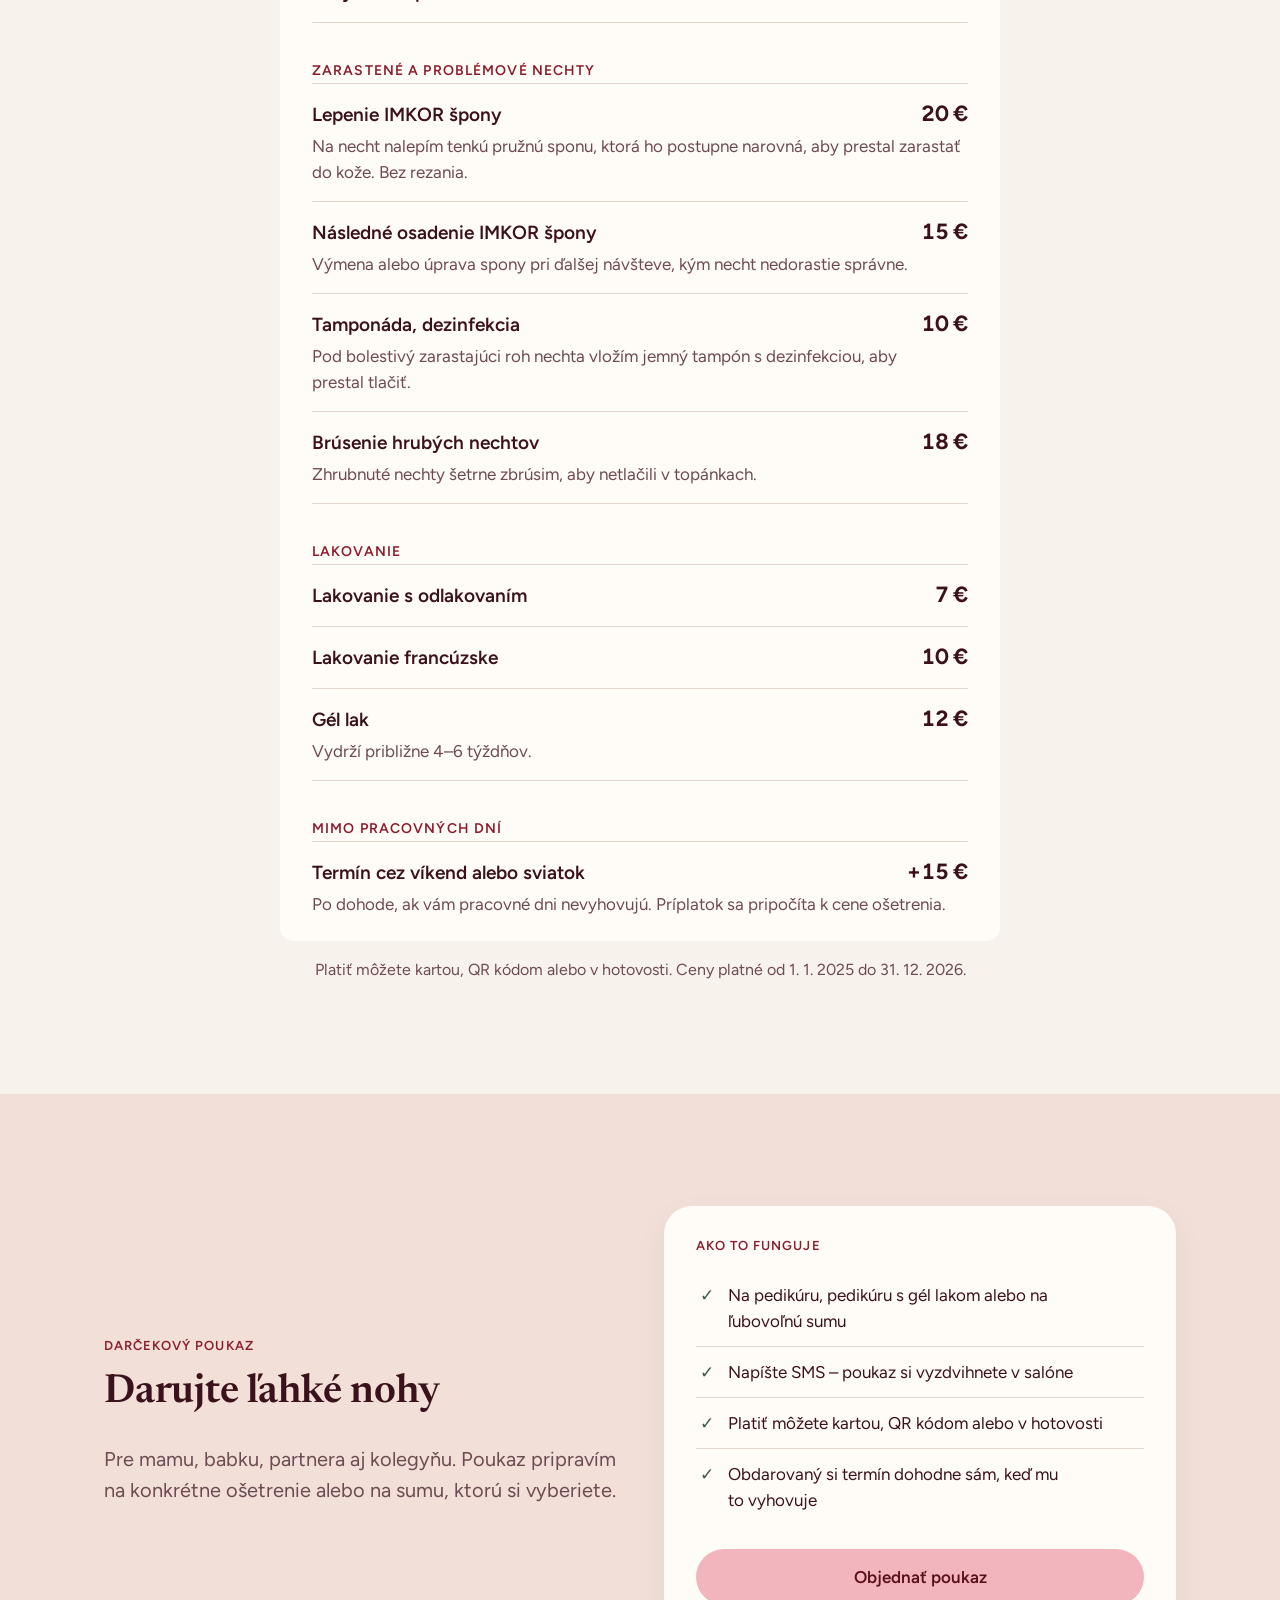
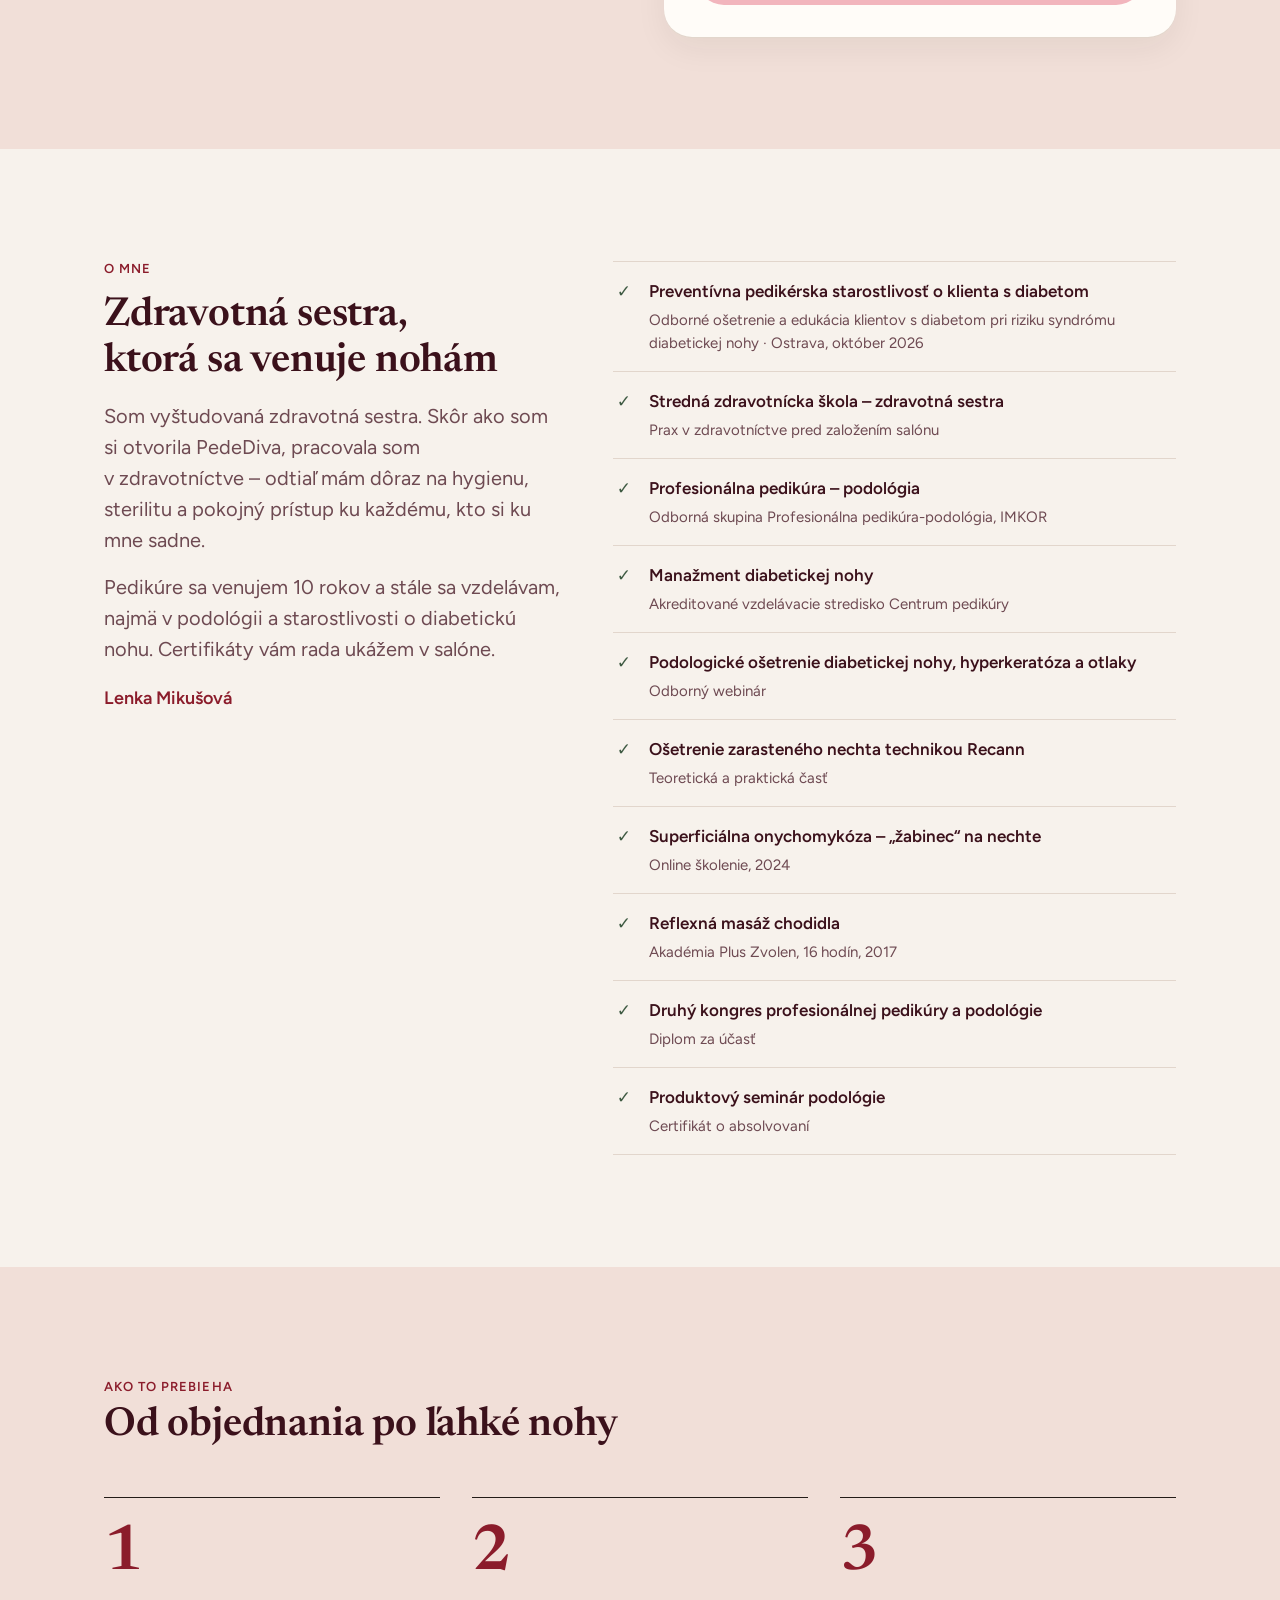
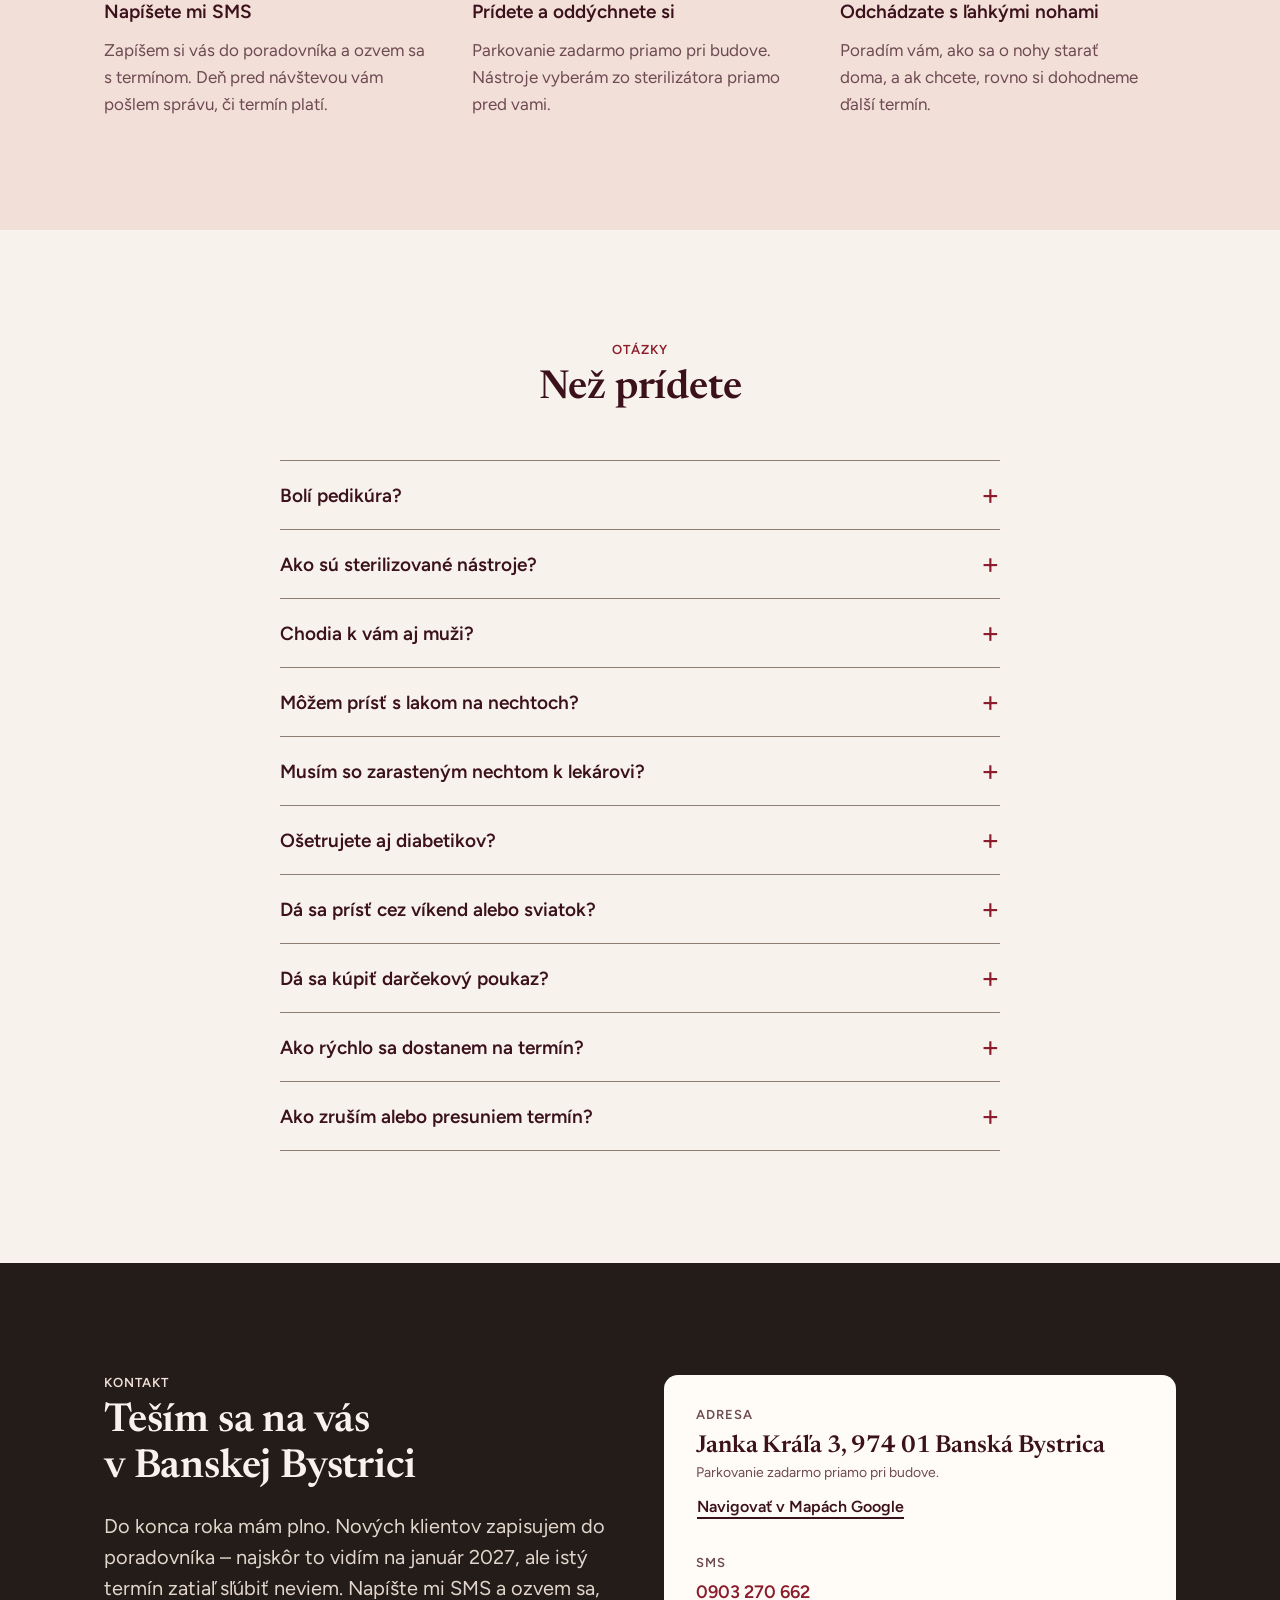
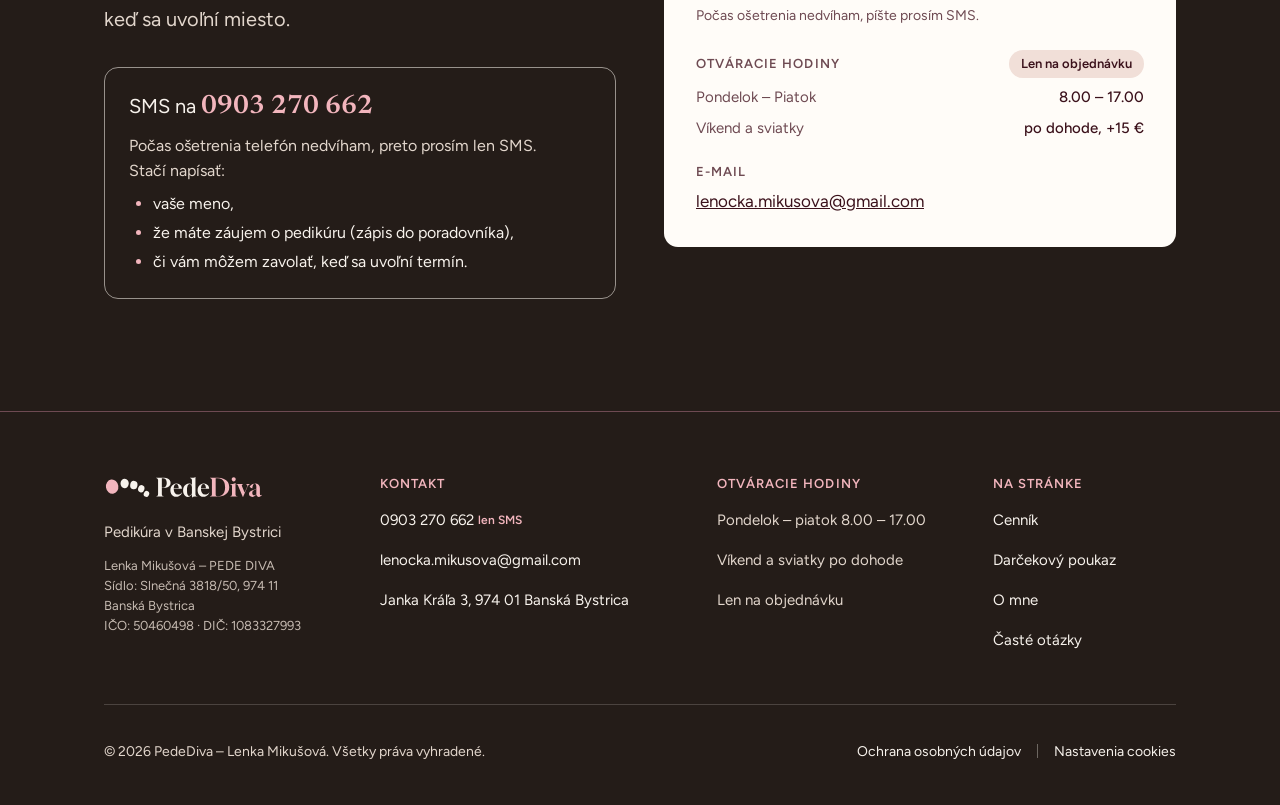
==== commit 664e4bae: "Add files via upload" ====
--- a/index.html
+++ b/index.html
@@ -154,7 +154,7 @@
     <p class="pd-about__sign">Lenka Mikušová</p>
   </div>
   <ul class="pd-certs" data-reveal>
-    <li><strong>Preventívna pedikérska starostlivosť o klienta s diabetom</strong><span>Primárne a sekundárne riziko syndrómu diabetickej nohy · Ostrava, október 2026 · 15 kreditov (partner Česká podiatrická spoločnosť)</span></li>
+    <li><strong>Preventívna pedikérska starostlivosť o klienta s diabetom</strong><span>Odborné ošetrenie a edukácia klientov s diabetom pri riziku syndrómu diabetickej nohy · Ostrava, október 2026</span></li>
     <li><strong>Stredná zdravotnícka škola – zdravotná sestra</strong><span>Prax v zdravotníctve pred založením salónu</span></li>
     <li><strong>Profesionálna pedikúra – podológia</strong><span>Odborná skupina Profesionálna pedikúra-podológia, IMKOR</span></li>
     <li><strong>Manažment diabetickej nohy</strong><span>Akreditované vzdelávacie stredisko Centrum pedikúry</span></li>
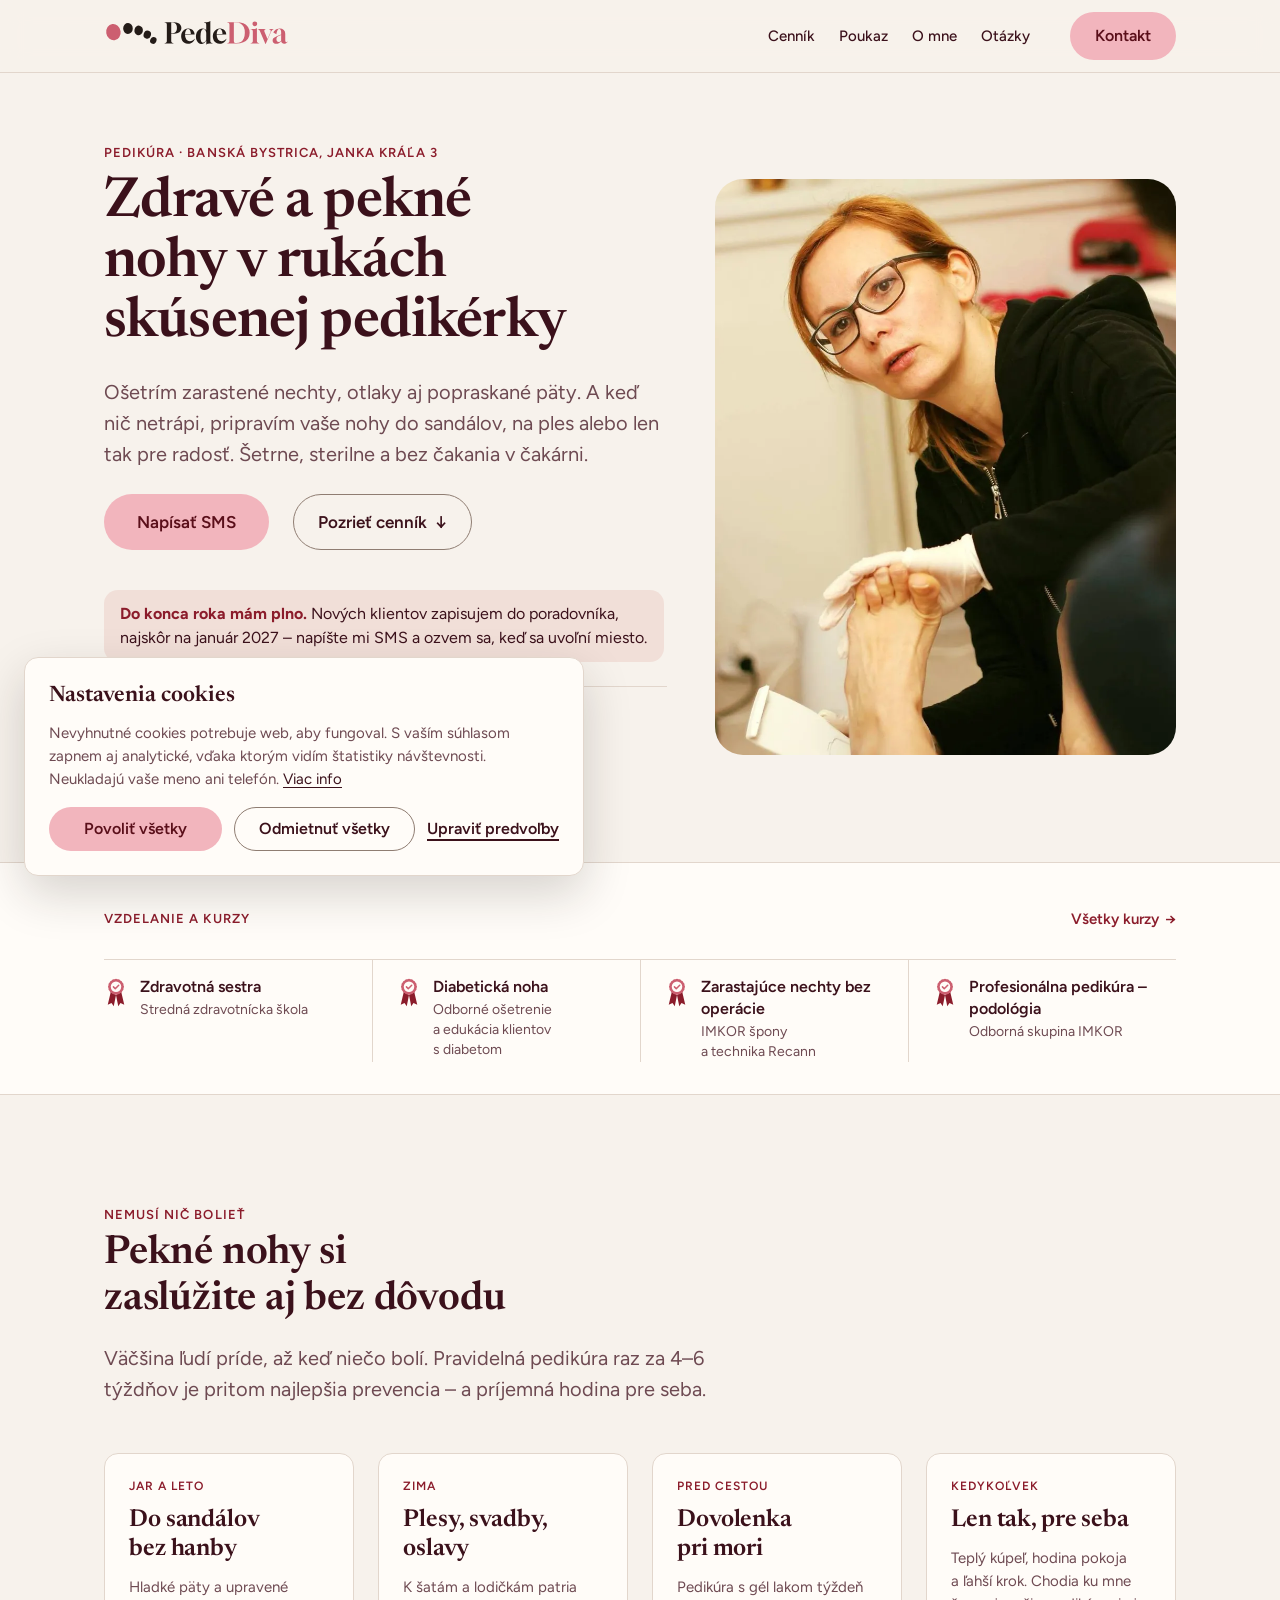
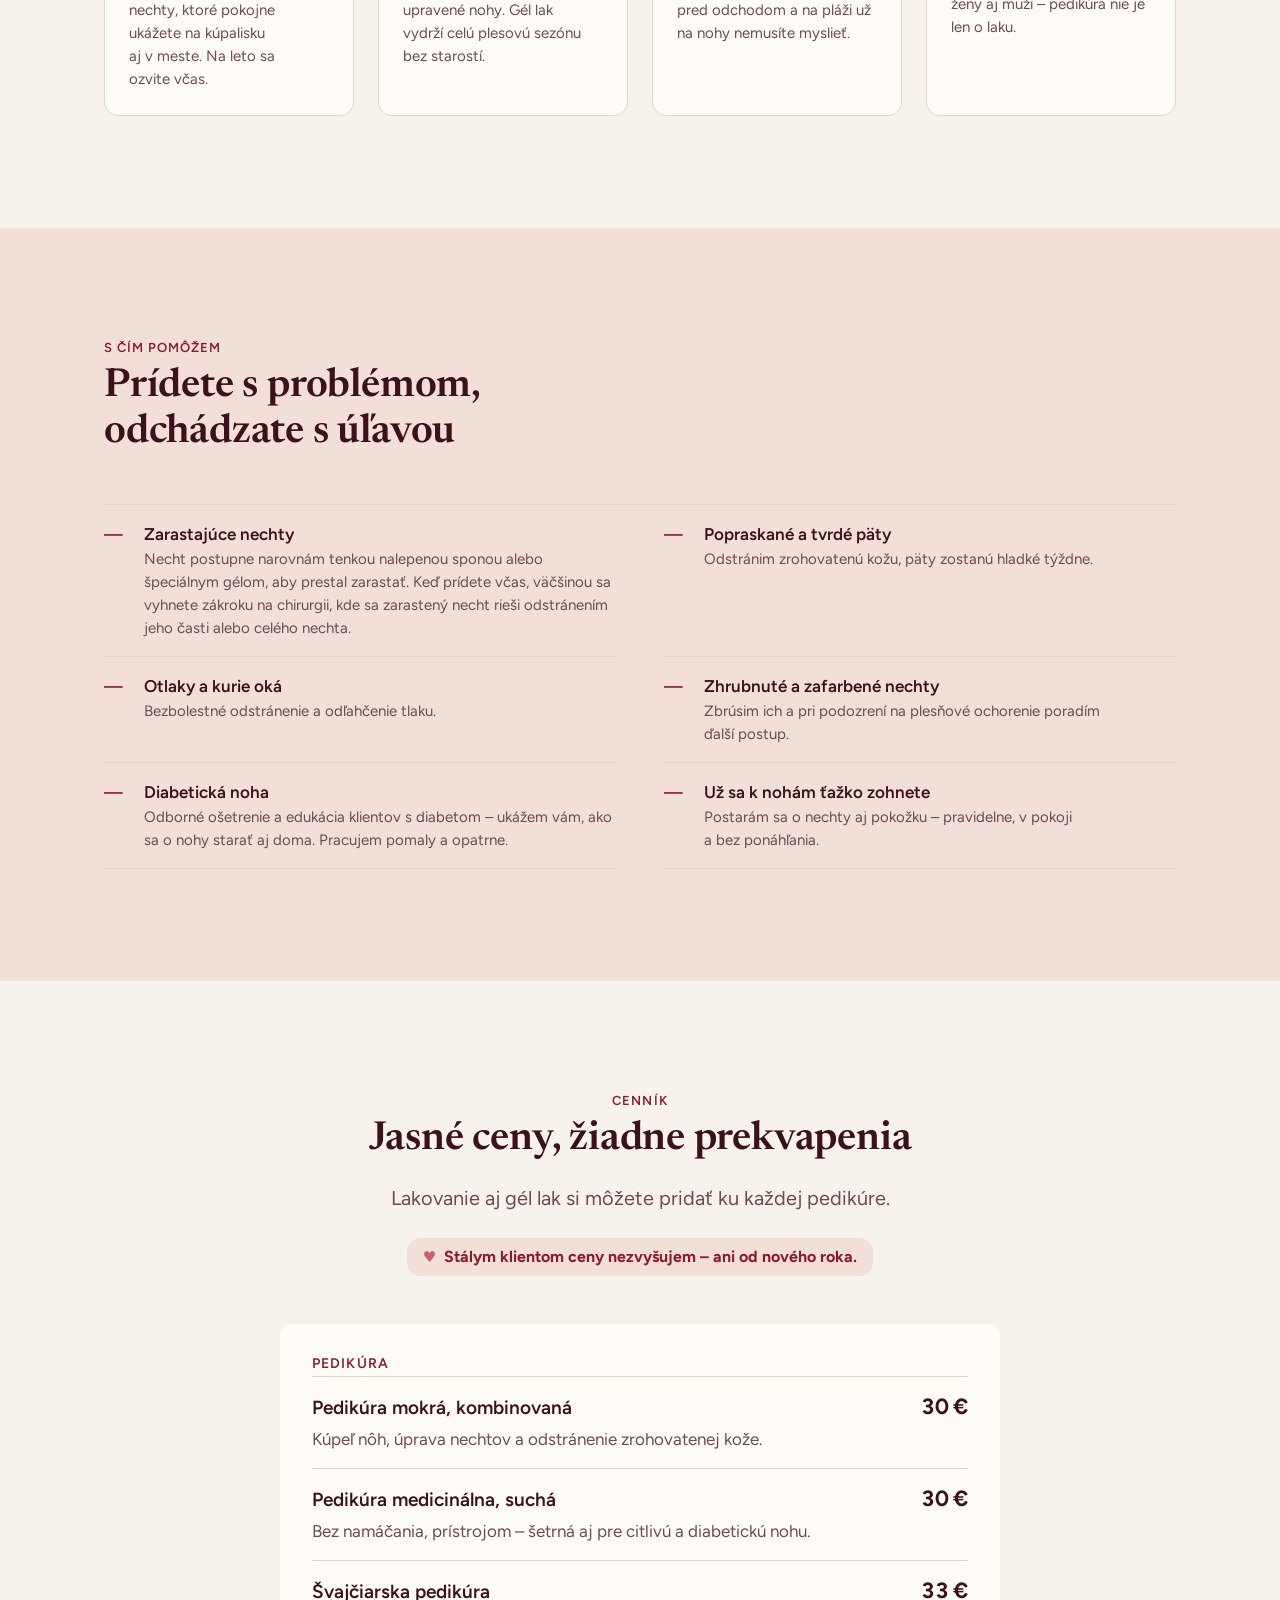
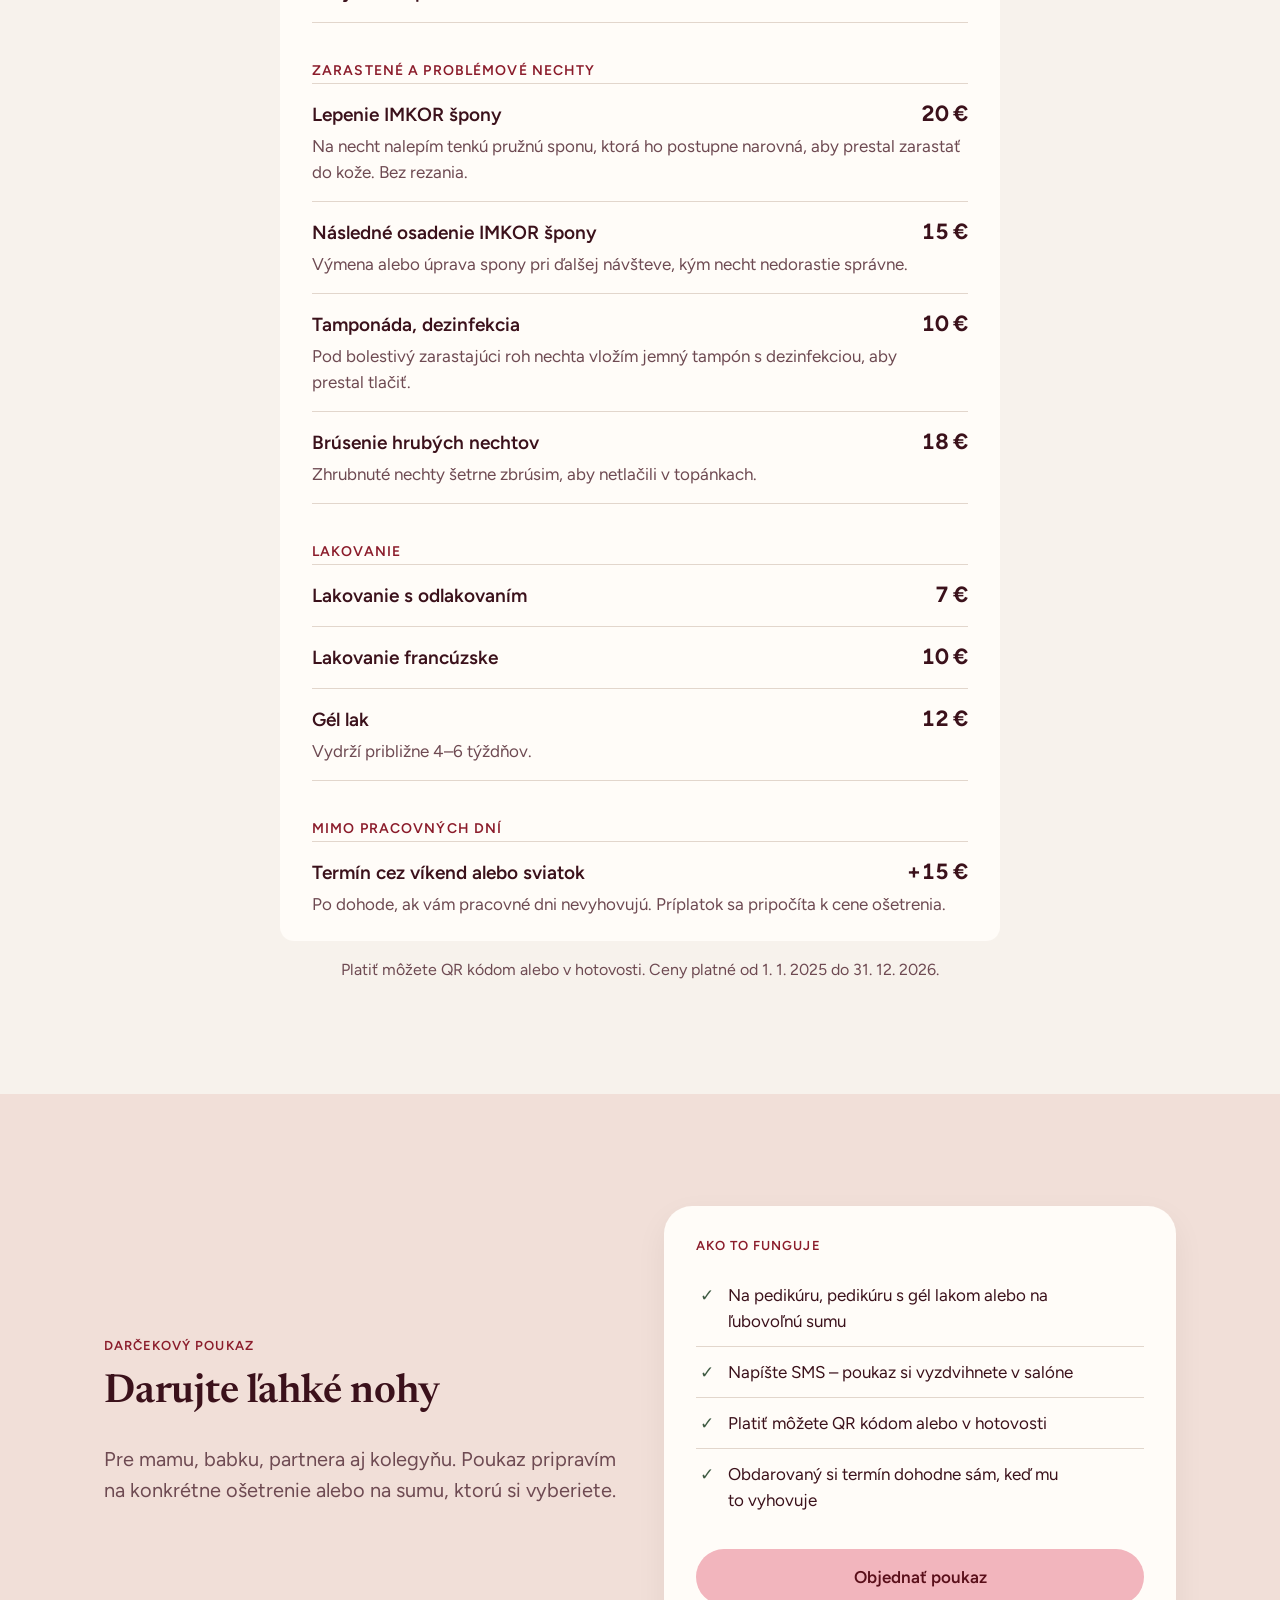
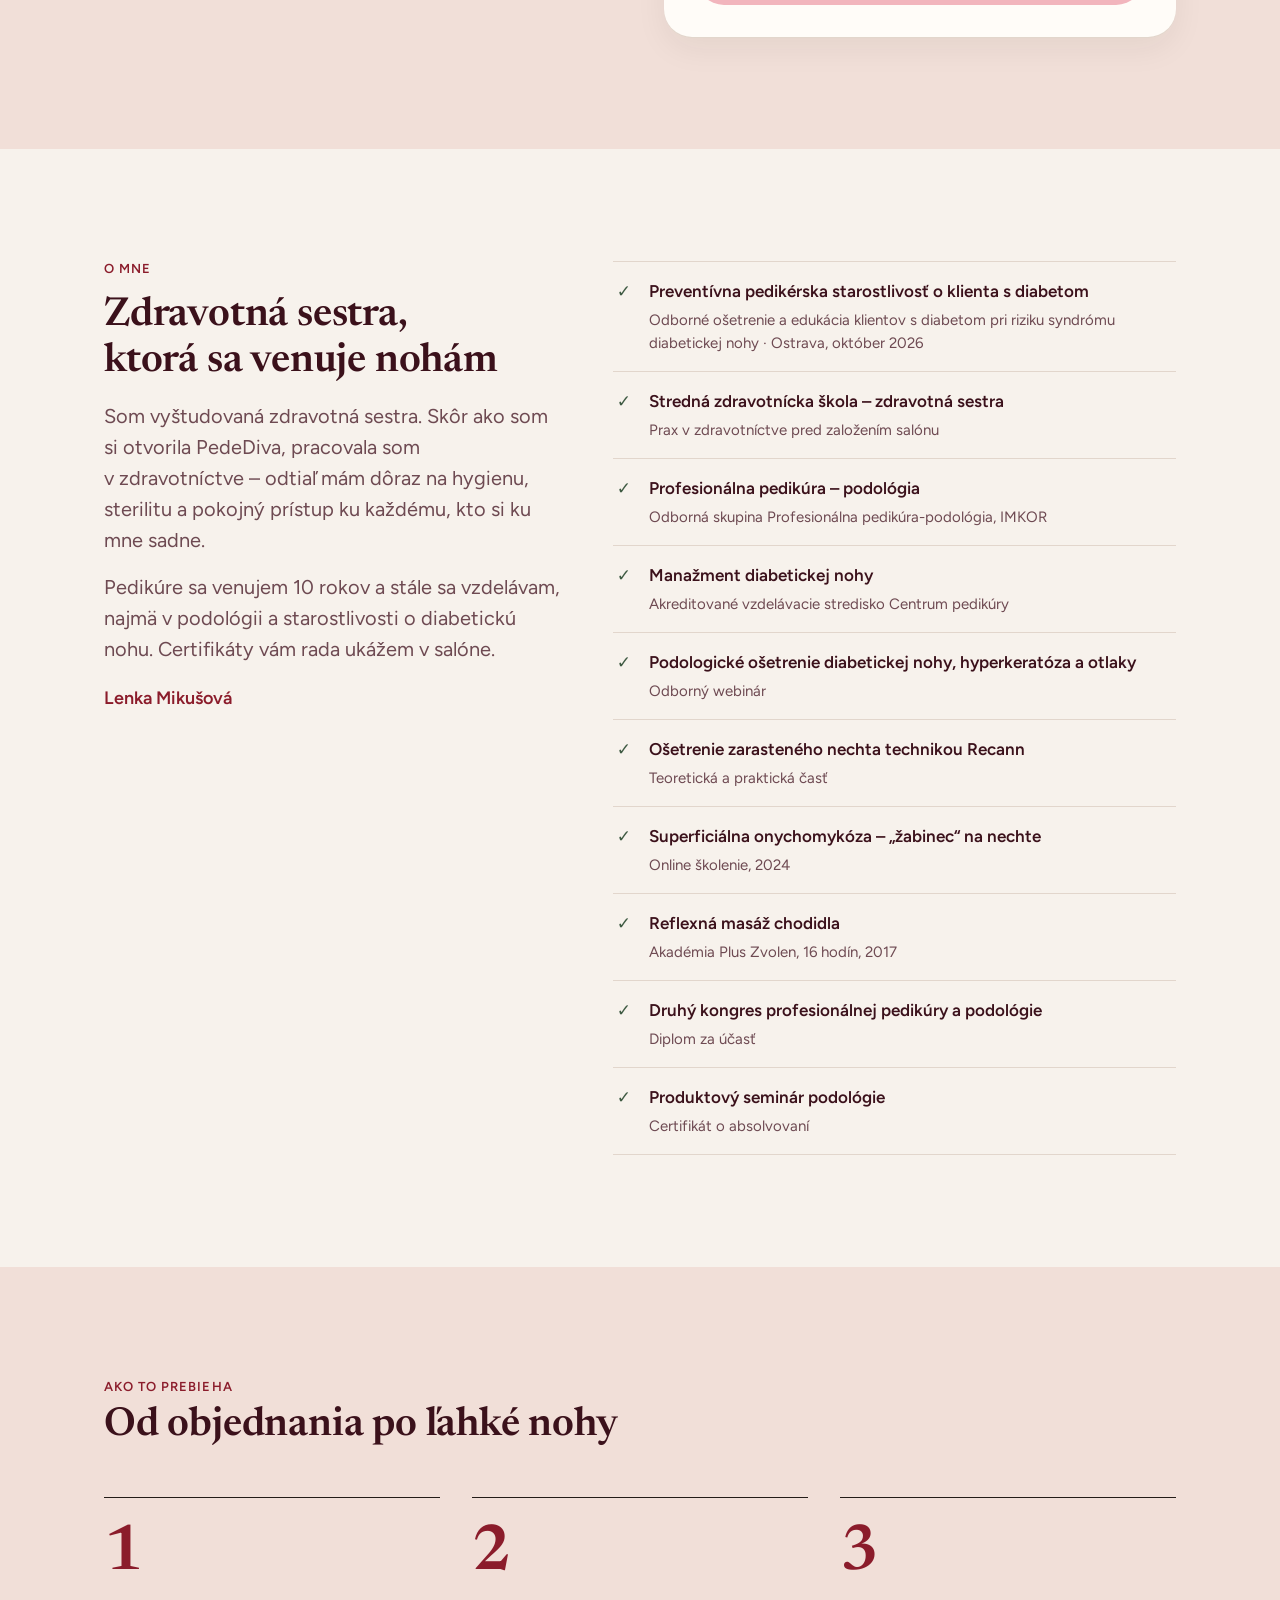
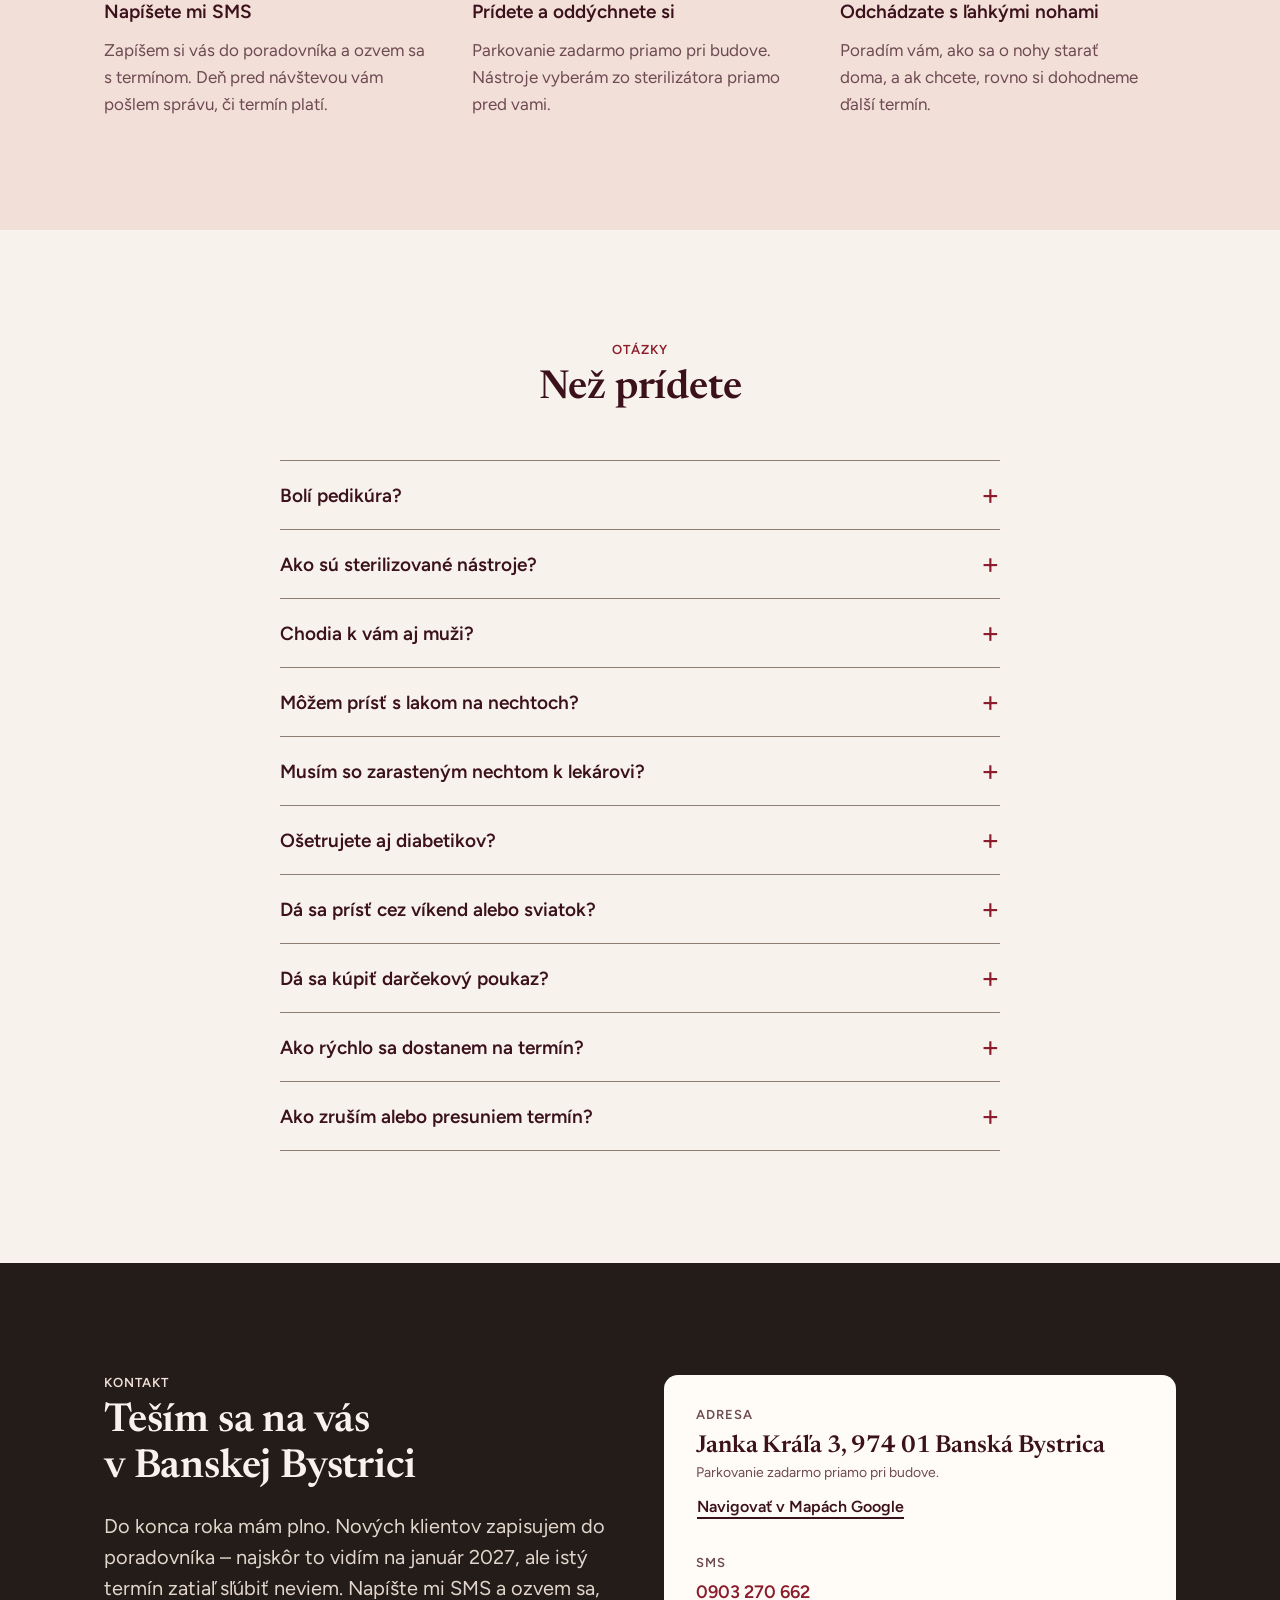
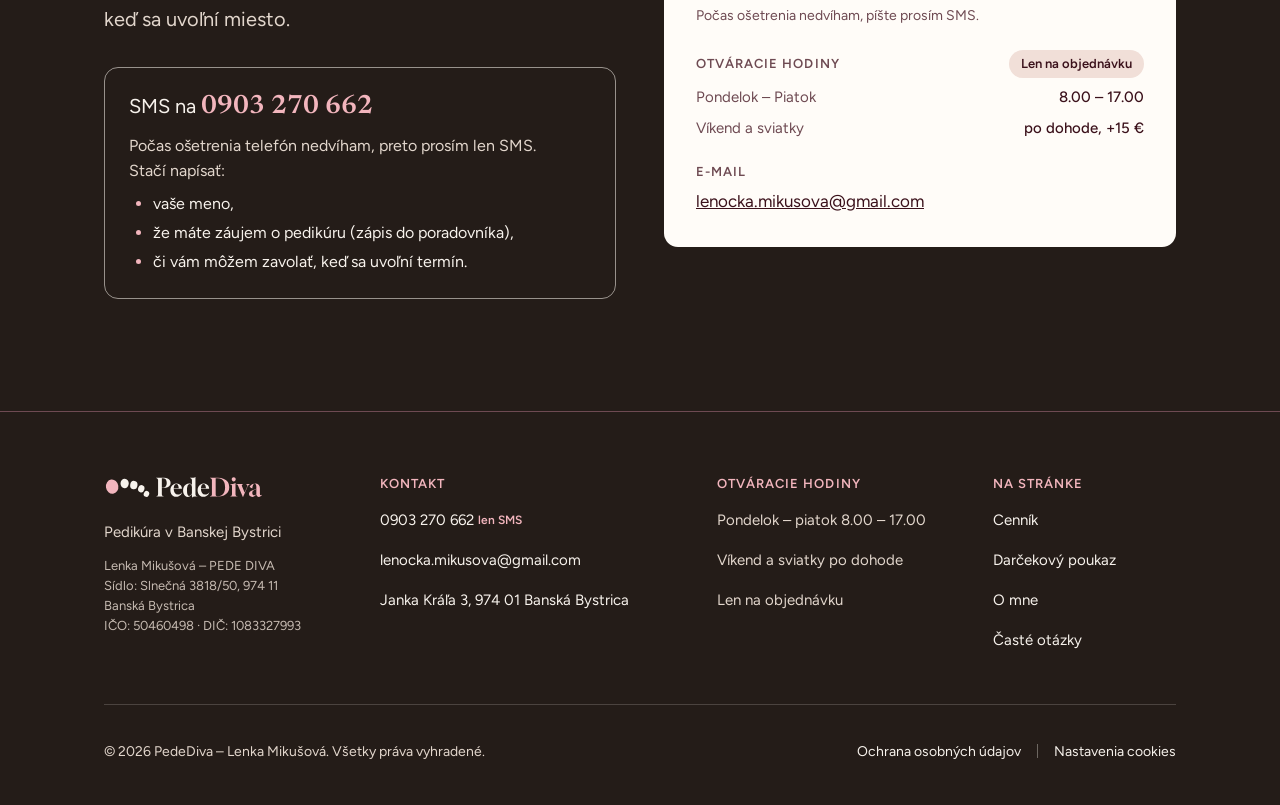
==== commit e6d4594b: "Add files via upload" ====
--- a/index.html
+++ b/index.html
@@ -32,7 +32,7 @@
 <link rel="stylesheet" href="css/tokens.css">
 <link rel="stylesheet" href="css/style.css">
 <script src="/js/consent.js" defer></script>
-<script type="application/ld+json">{"@context": "https://schema.org", "@type": "BeautySalon", "@id": "https://pedediva.sk/#salon", "name": "PedeDiva", "url": "https://pedediva.sk/", "image": "https://pedediva.sk/img/og-pedediva-2.jpg", "logo": "https://pedediva.sk/img/logo/pedediva-logo.svg", "description": "Pedikúra v Banskej Bystrici od skúsenej pedikérky a zdravotnej sestry s 10 rokmi praxe – zarastené nechty, otlaky, popraskané päty, diabetická noha, lakovanie a gél lak.", "telephone": "+421903270662", "email": "lenocka.mikusova@gmail.com", "priceRange": "7 € – 33 €", "currenciesAccepted": "EUR", "paymentAccepted": "Cash, Credit Card, QR", "address": {"@type": "PostalAddress", "streetAddress": "Janka Kráľa 3", "postalCode": "974 01", "addressLocality": "Banská Bystrica", "addressCountry": "SK"}, "geo": {"@type": "GeoCoordinates", "latitude": 48.7328, "longitude": 19.1391}, "hasMap": "https://www.google.com/maps/search/?api=1&query=PEDE+DIVA&query_place_id=ChIJW1UWasQ9FUcRttKpU3KRBxk", "areaServed": {"@type": "City", "name": "Banská Bystrica"}, "openingHoursSpecification": [{"@type": "OpeningHoursSpecification", "dayOfWeek": ["Monday", "Tuesday", "Wednesday", "Thursday", "Friday"], "opens": "08:00", "closes": "17:00"}], "founder": {"@type": "Person", "name": "Lenka Mikušová", "jobTitle": "Pedikérka, zdravotná sestra"}, "hasOfferCatalog": {"@type": "OfferCatalog", "name": "Cenník", "itemListElement": [{"@type": "Offer", "price": "30", "priceCurrency": "EUR", "itemOffered": {"@type": "Service", "name": "Pedikúra mokrá, kombinovaná"}}, {"@type": "Offer", "price": "30", "priceCurrency": "EUR", "itemOffered": {"@type": "Service", "name": "Pedikúra medicinálna, suchá"}}, {"@type": "Offer", "price": "33", "priceCurrency": "EUR", "itemOffered": {"@type": "Service", "name": "Švajčiarska pedikúra"}}, {"@type": "Offer", "price": "20", "priceCurrency": "EUR", "itemOffered": {"@type": "Service", "name": "Lepenie IMKOR špony"}}, {"@type": "Offer", "price": "15", "priceCurrency": "EUR", "itemOffered": {"@type": "Service", "name": "Následné osadenie IMKOR špony"}}, {"@type": "Offer", "price": "10", "priceCurrency": "EUR", "itemOffered": {"@type": "Service", "name": "Tamponáda, dezinfekcia"}}, {"@type": "Offer", "price": "18", "priceCurrency": "EUR", "itemOffered": {"@type": "Service", "name": "Brúsenie hrubých nechtov"}}, {"@type": "Offer", "price": "7", "priceCurrency": "EUR", "itemOffered": {"@type": "Service", "name": "Lakovanie s odlakovaním"}}, {"@type": "Offer", "price": "10", "priceCurrency": "EUR", "itemOffered": {"@type": "Service", "name": "Lakovanie francúzske"}}, {"@type": "Offer", "price": "12", "priceCurrency": "EUR", "itemOffered": {"@type": "Service", "name": "Gél lak"}}]}}</script>
+<script type="application/ld+json">{"@context": "https://schema.org", "@type": "BeautySalon", "@id": "https://pedediva.sk/#salon", "name": "PedeDiva", "url": "https://pedediva.sk/", "image": "https://pedediva.sk/img/og-pedediva-2.jpg", "logo": "https://pedediva.sk/img/logo/pedediva-logo.svg", "description": "Pedikúra v Banskej Bystrici od skúsenej pedikérky a zdravotnej sestry s 10 rokmi praxe – zarastené nechty, otlaky, popraskané päty, diabetická noha, lakovanie a gél lak.", "telephone": "+421903270662", "email": "lenocka.mikusova@gmail.com", "priceRange": "7 € – 33 €", "currenciesAccepted": "EUR", "paymentAccepted": "Cash, QR code bank transfer", "address": {"@type": "PostalAddress", "streetAddress": "Janka Kráľa 3", "postalCode": "974 01", "addressLocality": "Banská Bystrica", "addressCountry": "SK"}, "geo": {"@type": "GeoCoordinates", "latitude": 48.7328, "longitude": 19.1391}, "hasMap": "https://www.google.com/maps/search/?api=1&query=PEDE+DIVA&query_place_id=ChIJW1UWasQ9FUcRttKpU3KRBxk", "areaServed": {"@type": "City", "name": "Banská Bystrica"}, "openingHoursSpecification": [{"@type": "OpeningHoursSpecification", "dayOfWeek": ["Monday", "Tuesday", "Wednesday", "Thursday", "Friday"], "opens": "08:00", "closes": "17:00"}], "founder": {"@type": "Person", "name": "Lenka Mikušová", "jobTitle": "Pedikérka, zdravotná sestra"}, "hasOfferCatalog": {"@type": "OfferCatalog", "name": "Cenník", "itemListElement": [{"@type": "Offer", "price": "30", "priceCurrency": "EUR", "itemOffered": {"@type": "Service", "name": "Pedikúra mokrá, kombinovaná"}}, {"@type": "Offer", "price": "30", "priceCurrency": "EUR", "itemOffered": {"@type": "Service", "name": "Pedikúra medicinálna, suchá"}}, {"@type": "Offer", "price": "33", "priceCurrency": "EUR", "itemOffered": {"@type": "Service", "name": "Švajčiarska pedikúra"}}, {"@type": "Offer", "price": "20", "priceCurrency": "EUR", "itemOffered": {"@type": "Service", "name": "Lepenie IMKOR špony"}}, {"@type": "Offer", "price": "15", "priceCurrency": "EUR", "itemOffered": {"@type": "Service", "name": "Následné osadenie IMKOR špony"}}, {"@type": "Offer", "price": "10", "priceCurrency": "EUR", "itemOffered": {"@type": "Service", "name": "Tamponáda, dezinfekcia"}}, {"@type": "Offer", "price": "18", "priceCurrency": "EUR", "itemOffered": {"@type": "Service", "name": "Brúsenie hrubých nechtov"}}, {"@type": "Offer", "price": "7", "priceCurrency": "EUR", "itemOffered": {"@type": "Service", "name": "Lakovanie s odlakovaním"}}, {"@type": "Offer", "price": "10", "priceCurrency": "EUR", "itemOffered": {"@type": "Service", "name": "Lakovanie francúzske"}}, {"@type": "Offer", "price": "12", "priceCurrency": "EUR", "itemOffered": {"@type": "Service", "name": "Gél lak"}}]}}</script>
 <script type="application/ld+json">{"@context": "https://schema.org", "@type": "FAQPage", "mainEntity": [{"@type": "Question", "name": "Bolí pedikúra?", "acceptedAnswer": {"@type": "Answer", "text": "Nie. Pracujem šetrne a priebežne sa pýtam. Ak ošetrujem niečo citlivé, poviem vám to vopred."}}, {"@type": "Question", "name": "Ako sú sterilizované nástroje?", "acceptedAnswer": {"@type": "Answer", "text": "Ako zdravotná sestra na hygienu nedám dopustiť. Každý klient dostane nástroje sterilizované v tepelnom sterilizátore a vyberám ich priamo pred vami."}}, {"@type": "Question", "name": "Chodia k vám aj muži?", "acceptedAnswer": {"@type": "Answer", "text": "Samozrejme. Pedikúra je pre každého, kto chce mať zdravé a upravené nohy – s lakom aj bez neho."}}, {"@type": "Question", "name": "Môžem prísť s lakom na nechtoch?", "acceptedAnswer": {"@type": "Answer", "text": "Áno. Klasický lak odstránim pri lakovaní, odlakovanie je v cene. Ak máte gél lak z iného salónu, spomeňte to pri objednávaní, nech si vyhradím čas. Ak chcete, rovno vám nanesiem nový lak alebo gél lak."}}, {"@type": "Question", "name": "Musím so zarasteným nechtom k lekárovi?", "acceptedAnswer": {"@type": "Answer", "text": "Ak je prst silno zapálený, hnisá alebo máte horúčku, áno – vtedy patrí k lekárovi. Ak však necht len tlačí a bolí, príďte čím skôr ku mne. Šponou alebo tamponádou ho väčšinou vyriešim bez rezania a vyhnete sa tomu, aby vám ho na chirurgii čiastočne alebo celý odstránili."}}, {"@type": "Question", "name": "Ošetrujete aj diabetikov?", "acceptedAnswer": {"@type": "Answer", "text": "Áno, odborné ošetrenie a edukácia klientov s diabetom (DM) je jednou z mojich hlavných oblastí. Som zdravotná sestra, absolvovala som kurz Manažment diabetickej nohy a v októbri 2026 aj kurz Preventívna pedikérska starostlivosť o klienta s diabetom v Ostrave. Okrem ošetrenia vám poradím, ako sa o nohy starať doma a na čo si dávať pozor. Prosím, spomeňte to pri objednávaní."}}, {"@type": "Question", "name": "Dá sa prísť cez víkend alebo sviatok?", "acceptedAnswer": {"@type": "Answer", "text": "Áno, po dohode. Za termín mimo pracovných dní je príplatok 15 € k cene ošetrenia."}}, {"@type": "Question", "name": "Dá sa kúpiť darčekový poukaz?", "acceptedAnswer": {"@type": "Answer", "text": "Áno. Poukaz pripravím na konkrétne ošetrenie alebo na sumu podľa vás. Stačí napísať SMS a vyzdvihnúť si ho v salóne."}}, {"@type": "Question", "name": "Ako rýchlo sa dostanem na termín?", "acceptedAnswer": {"@type": "Answer", "text": "Do konca roka 2026 mám plno – kalendár mi napĺňajú stáli klienti, ktorí chodia pravidelne. Nových klientov zapisujem do poradovníka – najskôr to vidím na január 2027, presný termín vám ale zatiaľ sľúbiť neviem. Napíšte mi SMS a ozvem sa, keď sa uvoľní miesto."}}, {"@type": "Question", "name": "Ako zruším alebo presuniem termín?", "acceptedAnswer": {"@type": "Answer", "text": "Napíšte SMS čo najskôr, aspoň 24 hodín vopred – váš termín tak môže dostať niekto, kto čaká. Bez poplatku."}}]}</script>
 </head>
 <body class="pd-has-bar">
@@ -125,7 +125,7 @@
     <li class="pd-prices__group"><h3>Mimo pracovných dní</h3></li>
     <li class="pd-price"><span class="pd-price__name">Termín cez víkend alebo sviatok</span><span class="pd-price__amount">+15 €</span><span class="pd-price__desc">Po dohode, ak vám pracovné dni nevyhovujú. Príplatok sa pripočíta k cene ošetrenia.</span></li>
   </ul>
-  <p class="pd-prices-foot pd-small">Platiť môžete kartou, QR kódom alebo v hotovosti. Ceny platné od 1. 1. 2025 do 31. 12. 2026.</p>
+  <p class="pd-prices-foot pd-small">Platiť môžete QR kódom alebo v hotovosti. Ceny platné od 1. 1. 2025 do 31. 12. 2026.</p>
 </div></section>
 
 <section class="pd-section pd-section--blush" id="poukaz"><div class="pd-wrap pd-gift">
@@ -139,7 +139,7 @@
     <ul class="pd-gift__list">
       <li>Na pedikúru, pedikúru s gél lakom alebo na ľubovoľnú sumu</li>
       <li>Napíšte SMS – poukaz si vyzdvihnete v salóne</li>
-      <li>Platiť môžete kartou, QR kódom alebo v hotovosti</li>
+      <li>Platiť môžete QR kódom alebo v hotovosti</li>
       <li>Obdarovaný si termín dohodne sám, keď mu to vyhovuje</li>
     </ul>
     <a class="pd-btn pd-btn--primary pd-btn--lg pd-btn--block" href="#kontakt">Objednať poukaz</a>
